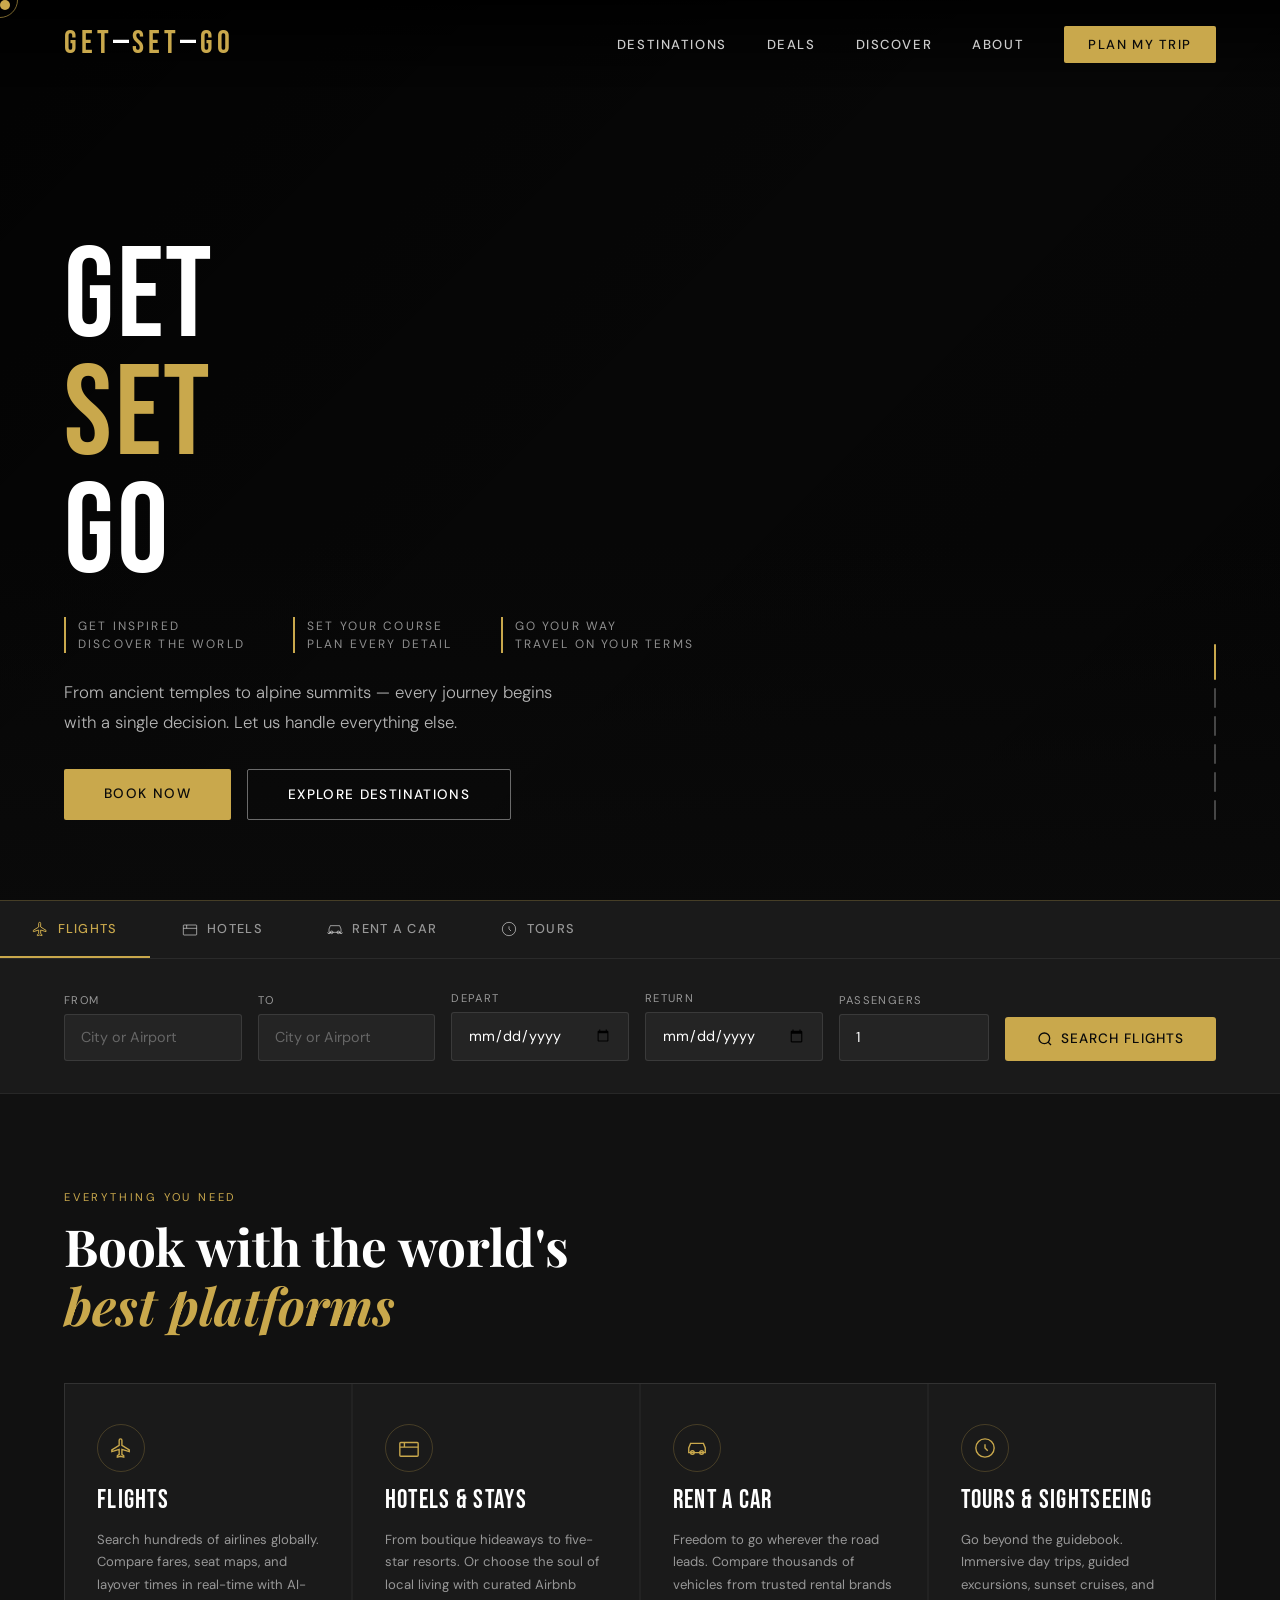
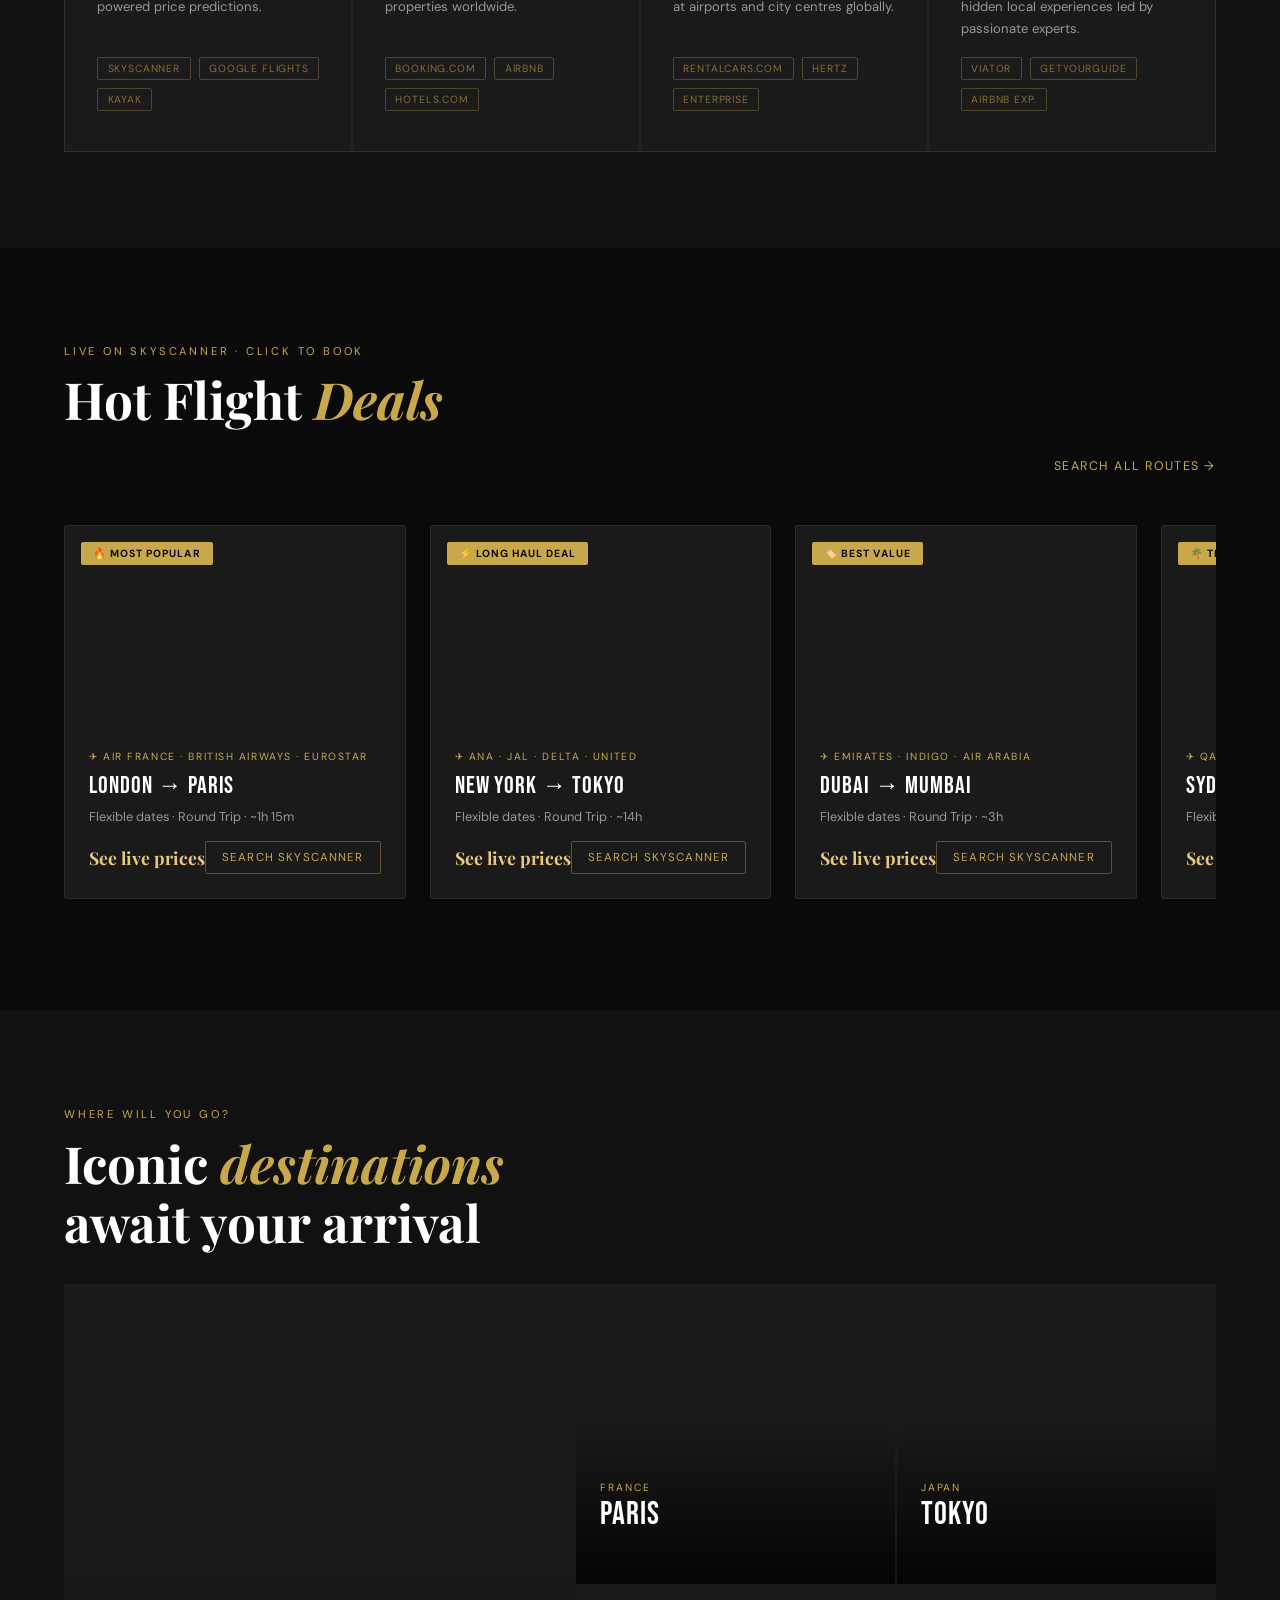
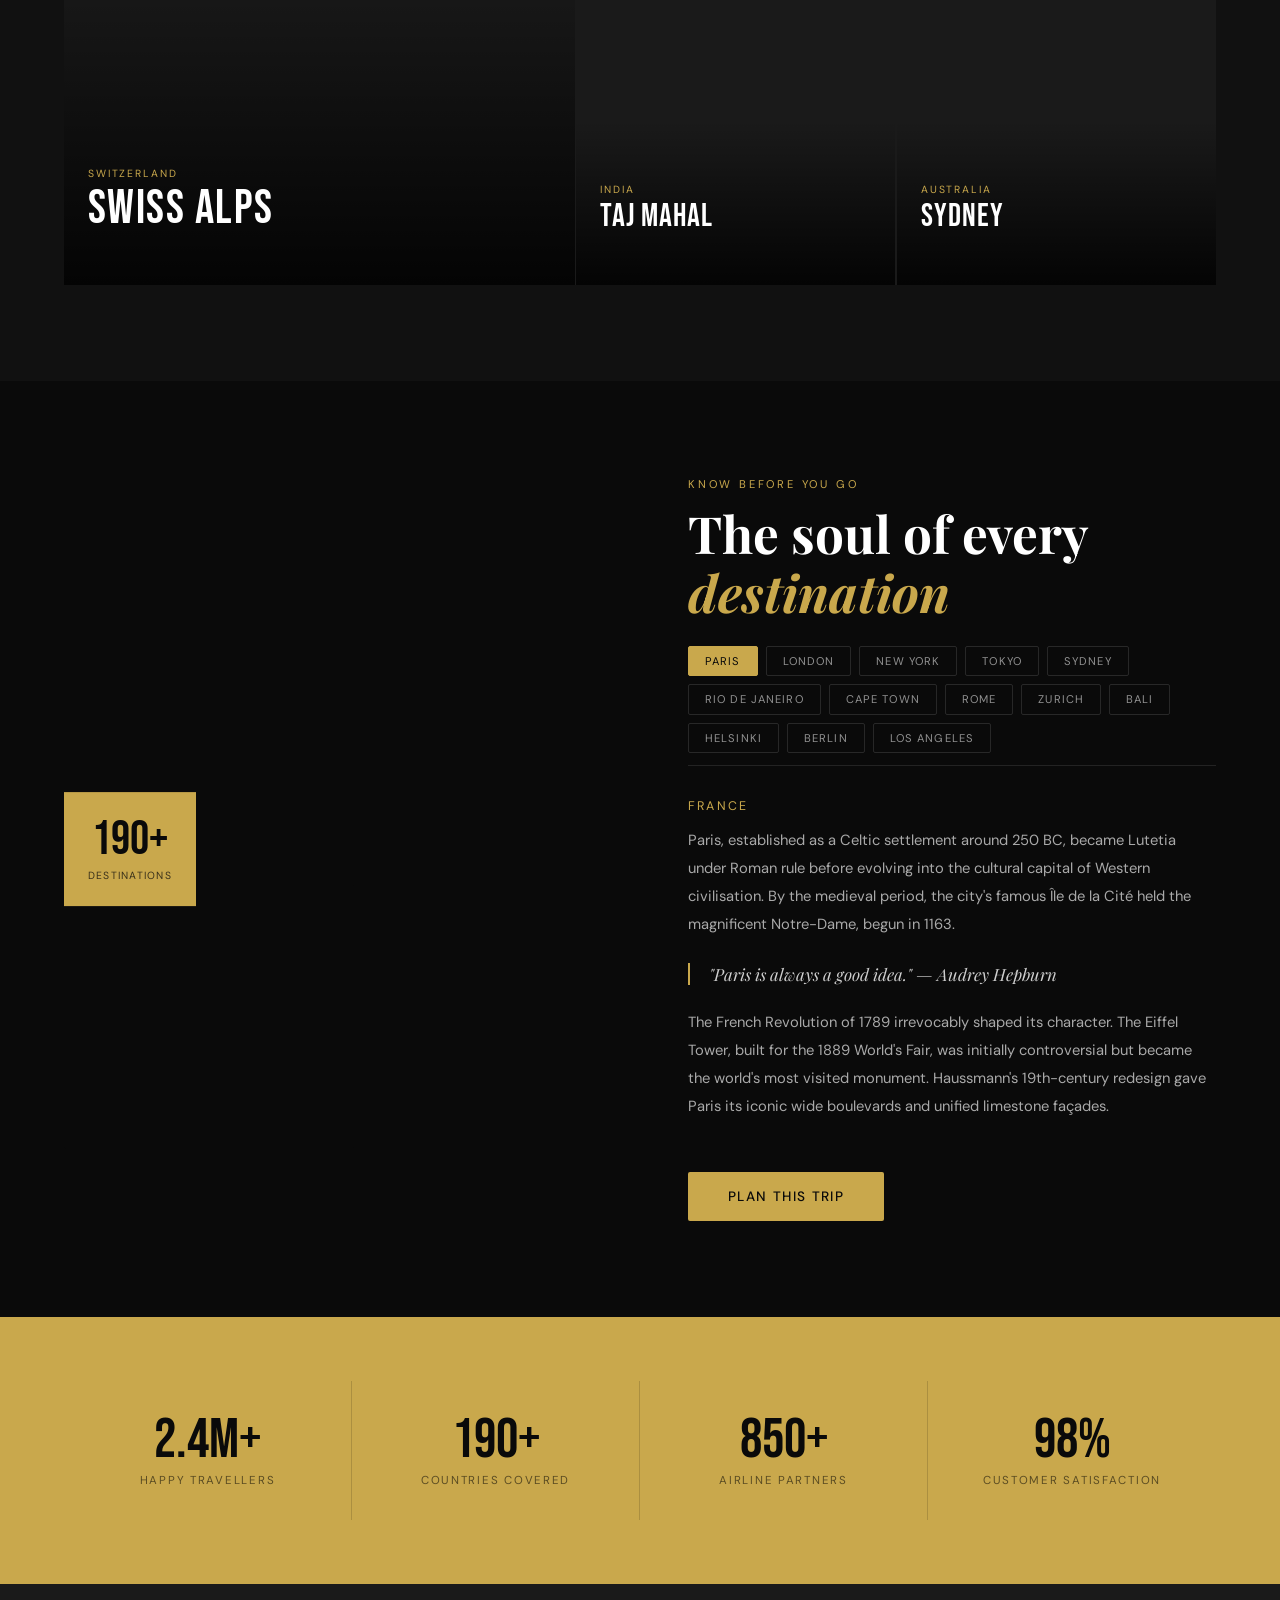
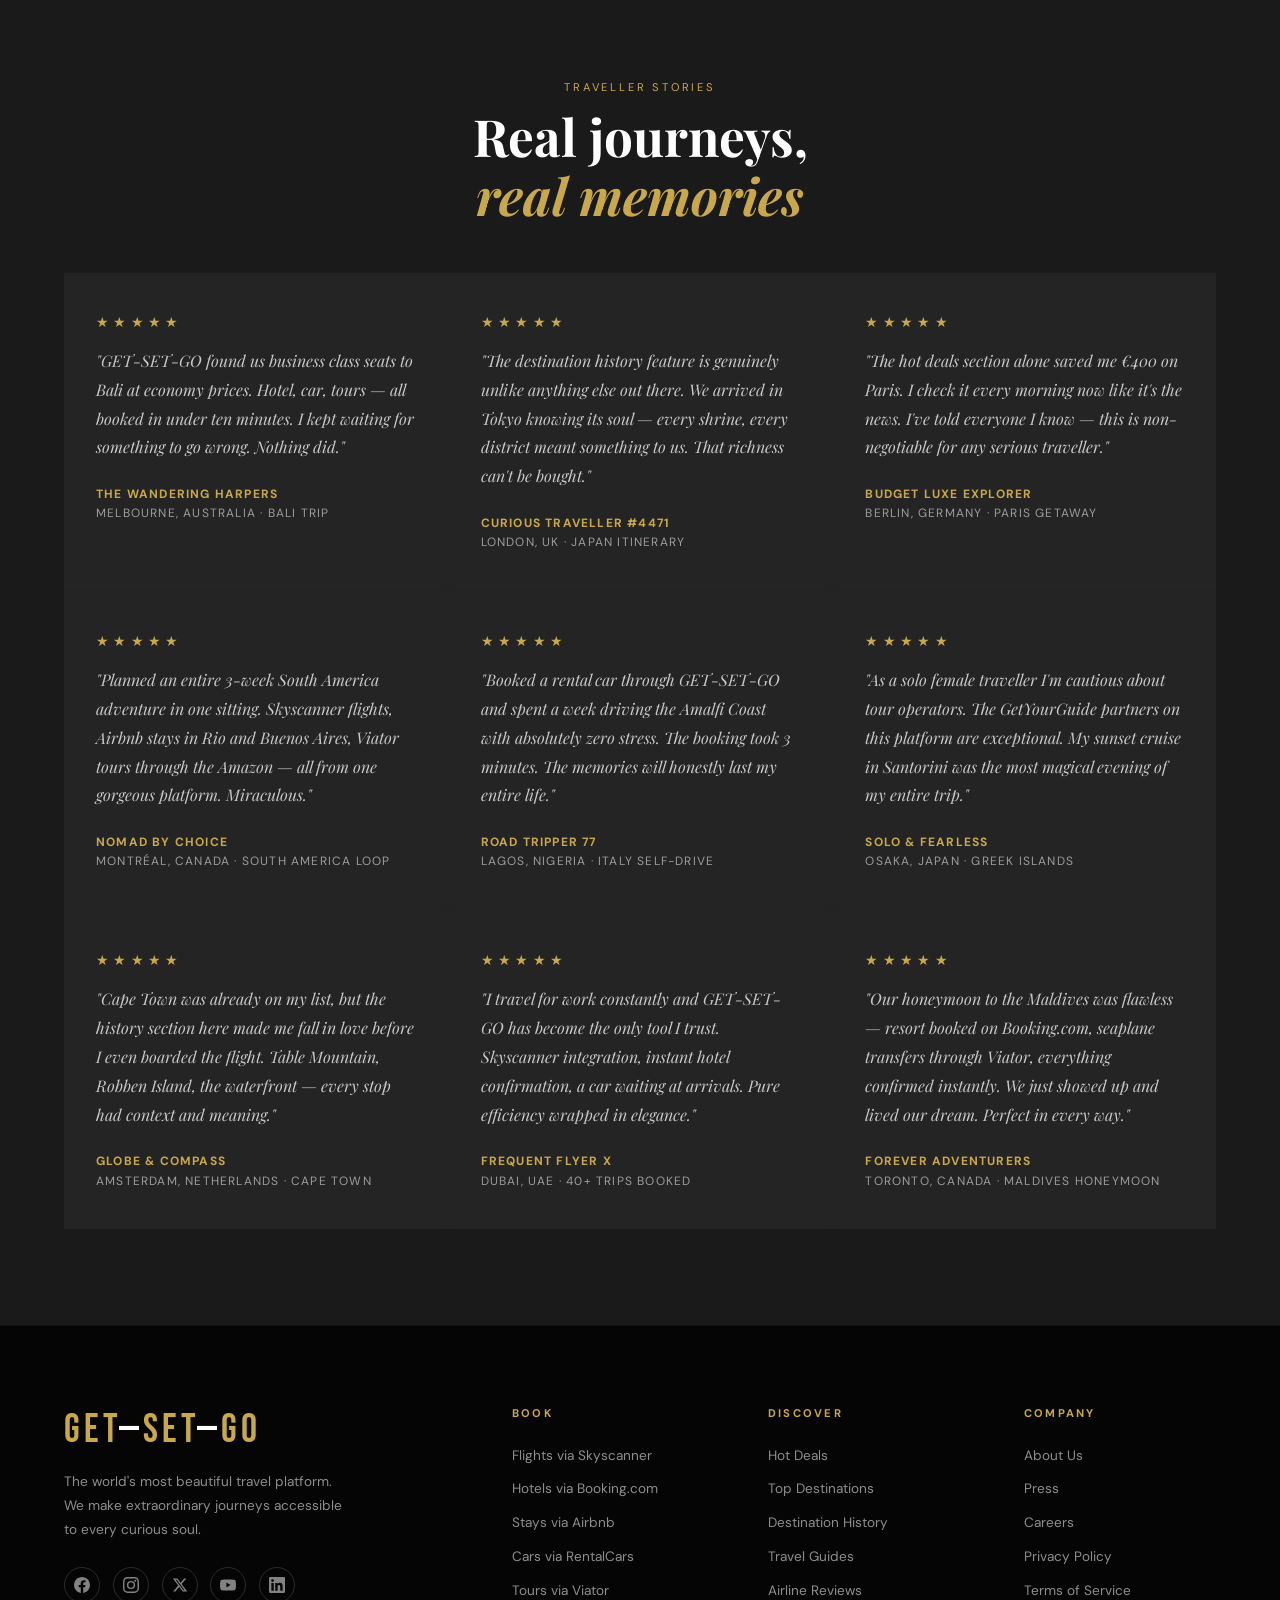
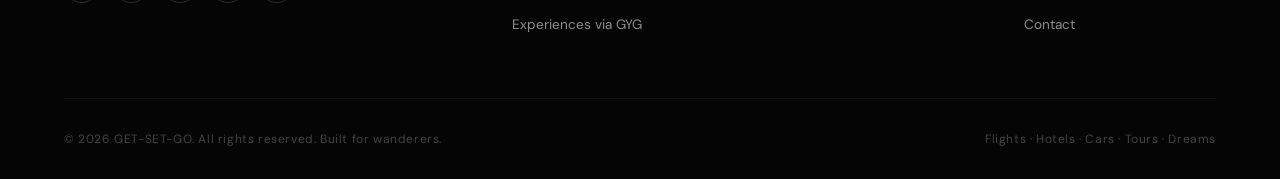
==== index.html @ ea696f6d "This is the GET-SET-GO project files" ====
<!DOCTYPE html>
<html lang="en">
<head>
<meta charset="UTF-8">
<meta name="viewport" content="width=device-width, initial-scale=1.0">
<title>GET-SET-GO — The World Awaits</title>
<link href="https://fonts.googleapis.com/css2?family=Bebas+Neue&family=Playfair+Display:ital,wght@0,400;0,700;1,400&family=DM+Sans:wght@300;400;500&display=swap" rel="stylesheet">
<link rel="stylesheet" href="travel.css">
</head>
<body>

<!-- Custom cursor -->
<div class="cursor" id="cursor"></div>
<div class="cursor-ring" id="cursorRing"></div>

<!-- ── NAV ── -->
<nav id="navbar">
  <a href="#" class="logo">
    <span>GET</span><em>—</em><span>SET</span><em>—</em><span>GO</span>
  </a>
  <ul class="nav-links">
    <li><a href="#destinations">Destinations</a></li>
    <li><a href="#deals">Deals</a></li>
    <li><a href="#history-section">Discover</a></li>
    <li><a href="#about">About</a></li>
    <li><a href="#" class="nav-cta">Plan My Trip</a></li>
  </ul>
</nav>

<!-- ── HERO ── -->
<section class="hero">
  <div class="hero-slides">
    <div class="hero-slide slide-0 active"></div>
    <div class="hero-slide slide-1"></div>
    <div class="hero-slide slide-2"></div>
    <div class="hero-slide slide-3"></div>
    <div class="hero-slide slide-4"></div>
    <div class="hero-slide slide-5"></div>
  </div>
  <div class="hero-overlay"></div>
  <div class="hero-overlay-bottom"></div>

  <div class="hero-content">
    <div class="tagline-trio">
      <div class="tagline-word">GET</div>
      <div class="tagline-word">SET</div>
      <div class="tagline-word">GO</div>
    </div>
    <div class="tagline-sub">
      <span>Get Inspired<br>Discover the world</span>
      <span>Set Your Course<br>Plan every detail</span>
      <span>Go Your Way<br>Travel on your terms</span>
    </div>
    <p class="hero-desc">From ancient temples to alpine summits — every journey begins with a single decision. Let us handle everything else.</p>
    <div class="hero-actions">
      <a href="#booking" class="btn-primary">Book Now</a>
      <a href="#destinations" class="btn-outline">Explore Destinations</a>
    </div>
  </div>

  <div class="slide-dots" id="slideDots"></div>
</section>

<!-- ── BOOKING BAR ── -->
<section id="booking" class="booking-bar">
  <div class="booking-tabs">
    <button class="booking-tab active" data-tab="flights" onclick="switchTab('flights',this)">
      <svg viewBox="0 0 24 24" fill="none" stroke="currentColor" stroke-width="1.5"><path d="M21 16v-2l-8-5V3.5a1.5 1.5 0 00-3 0V9l-8 5v2l8-2.5V19l-2 1.5V22l3.5-1 3.5 1v-1.5L13 19v-5.5l8 2.5z"/></svg>
      Flights
    </button>
    <button class="booking-tab" data-tab="hotels" onclick="switchTab('hotels',this)">
      <svg viewBox="0 0 24 24" fill="none" stroke="currentColor" stroke-width="1.5"><rect x="2" y="6" width="20" height="15" rx="1"/><path d="M2 11h20M7 11V6"/></svg>
      Hotels
    </button>
    <button class="booking-tab" data-tab="cars" onclick="switchTab('cars',this)">
      <svg viewBox="0 0 24 24" fill="none" stroke="currentColor" stroke-width="1.5"><path d="M5 17H3v-5l2-5h14l2 5v5h-2M5 17h14M5 17a2 2 0 01-4 0M19 17a2 2 0 004 0"/><circle cx="7" cy="17" r="2"/><circle cx="17" cy="17" r="2"/></svg>
      Rent a Car
    </button>
    <button class="booking-tab" data-tab="tours" onclick="switchTab('tours',this)">
      <svg viewBox="0 0 24 24" fill="none" stroke="currentColor" stroke-width="1.5"><circle cx="12" cy="12" r="10"/><path d="M12 8v4l3 3"/></svg>
      Tours
    </button>
  </div>

  <div id="tab-flights" class="booking-form active">
    <div class="ac-wrap">
      <label>From</label>
      <input type="text" id="flight-from" placeholder="City or Airport" autocomplete="off" oninput="acSearch(this,'dd-from')">
      <div class="ac-dropdown" id="dd-from"></div>
    </div>
    <div class="ac-wrap">
      <label>To</label>
      <input type="text" id="flight-to" placeholder="City or Airport" autocomplete="off" oninput="acSearch(this,'dd-to')">
      <div class="ac-dropdown" id="dd-to"></div>
    </div>
    <div class="form-field">
      <label>Depart</label>
      <input type="date">
    </div>
    <div class="form-field">
      <label>Return</label>
      <input type="date">
    </div>
    <div class="form-field" style="max-width:120px">
      <label>Passengers</label>
      <input type="number" value="1" min="1">
    </div>
    <button class="search-btn" onclick="openBookingModal('flights')">
      <svg width="16" height="16" viewBox="0 0 24 24" fill="none" stroke="currentColor" stroke-width="2"><circle cx="11" cy="11" r="8"/><path d="m21 21-4.35-4.35"/></svg>
      Search Flights
    </button>
  </div>

  <div id="tab-hotels" class="booking-form">
    <div class="ac-wrap" style="flex:1.5">
      <label>Destination</label>
      <input type="text" id="hotel-dest" placeholder="City, region or hotel" autocomplete="off" oninput="acSearch(this,'dd-hotel')">
      <div class="ac-dropdown" id="dd-hotel"></div>
    </div>
    <div class="form-field">
      <label>Check-in</label>
      <input type="date">
    </div>
    <div class="form-field">
      <label>Check-out</label>
      <input type="date">
    </div>
    <div class="form-field" style="max-width:130px">
      <label>Guests</label>
      <input type="number" value="2" min="1">
    </div>
    <button class="search-btn" onclick="openBookingModal('hotels')">
      <svg width="16" height="16" viewBox="0 0 24 24" fill="none" stroke="currentColor" stroke-width="2"><circle cx="11" cy="11" r="8"/><path d="m21 21-4.35-4.35"/></svg>
      Find Hotels
    </button>
  </div>

  <div id="tab-cars" class="booking-form">
    <div class="ac-wrap" style="flex:1.5">
      <label>Pick-up Location</label>
      <input type="text" id="car-pickup" placeholder="Airport or city" autocomplete="off" oninput="acSearch(this,'dd-car')">
      <div class="ac-dropdown" id="dd-car"></div>
    </div>
    <div class="form-field">
      <label>Pick-up Date</label>
      <input type="date">
    </div>
    <div class="form-field">
      <label>Return Date</label>
      <input type="date">
    </div>
    <div class="form-field">
      <label>Car Type</label>
      <select>
        <option>Any type</option>
        <option>Economy</option>
        <option>Compact</option>
        <option>SUV</option>
        <option>Luxury</option>
      </select>
    </div>
    <button class="search-btn" onclick="openBookingModal('cars')">
      <svg width="16" height="16" viewBox="0 0 24 24" fill="none" stroke="currentColor" stroke-width="2"><circle cx="11" cy="11" r="8"/><path d="m21 21-4.35-4.35"/></svg>
      Search Cars
    </button>
  </div>

  <div id="tab-tours" class="booking-form">
    <div class="ac-wrap" style="flex:1.5">
      <label>Destination</label>
      <input type="text" id="tour-dest" placeholder="Where to?" autocomplete="off" oninput="acSearch(this,'dd-tour')">
      <div class="ac-dropdown" id="dd-tour"></div>
    </div>
    <div class="form-field">
      <label>Date</label>
      <input type="date">
    </div>
    <div class="form-field">
      <label>Tour Type</label>
      <select>
        <option>All Tours</option>
        <option>Cultural</option>
        <option>Adventure</option>
        <option>Food & Wine</option>
        <option>Nature</option>
        <option>Day Trips</option>
      </select>
    </div>
    <div class="form-field" style="max-width:120px">
      <label>People</label>
      <input type="number" value="2" min="1">
    </div>
    <button class="search-btn" onclick="openBookingModal('tours')">
      <svg width="16" height="16" viewBox="0 0 24 24" fill="none" stroke="currentColor" stroke-width="2"><circle cx="11" cy="11" r="8"/><path d="m21 21-4.35-4.35"/></svg>
      Find Tours
    </button>
  </div>
</section>

<!-- ── SERVICES ── -->
<section class="services" id="services">
  <p class="section-label reveal">Everything you need</p>
  <h2 class="section-title reveal">Book with the world's<br><em>best platforms</em></h2>
  <div class="services-grid reveal">

    <div class="service-card" onclick="openBookingModal('flights')">
      <div class="service-icon">
        <svg viewBox="0 0 24 24" fill="none" stroke="currentColor" stroke-width="1.5"><path d="M21 16v-2l-8-5V3.5a1.5 1.5 0 00-3 0V9l-8 5v2l8-2.5V19l-2 1.5V22l3.5-1 3.5 1v-1.5L13 19v-5.5l8 2.5z"/></svg>
      </div>
      <div class="service-name">Flights</div>
      <p class="service-desc">Search hundreds of airlines globally. Compare fares, seat maps, and layover times in real-time with AI-powered price predictions.</p>
      <div class="service-partners">
        <span class="partner-badge">Skyscanner</span>
        <span class="partner-badge">Google Flights</span>
        <span class="partner-badge">Kayak</span>
      </div>
    </div>

    <div class="service-card" onclick="openBookingModal('hotels')">
      <div class="service-icon">
        <svg viewBox="0 0 24 24" fill="none" stroke="currentColor" stroke-width="1.5"><rect x="2" y="6" width="20" height="15" rx="1"/><path d="M2 11h20M7 11V6"/></svg>
      </div>
      <div class="service-name">Hotels & Stays</div>
      <p class="service-desc">From boutique hideaways to five-star resorts. Or choose the soul of local living with curated Airbnb properties worldwide.</p>
      <div class="service-partners">
        <span class="partner-badge">Booking.com</span>
        <span class="partner-badge">Airbnb</span>
        <span class="partner-badge">Hotels.com</span>
      </div>
    </div>

    <div class="service-card" onclick="openBookingModal('cars')">
      <div class="service-icon">
        <svg viewBox="0 0 24 24" fill="none" stroke="currentColor" stroke-width="1.5"><path d="M5 17H3v-5l2-5h14l2 5v5h-2M5 17h14"/><circle cx="7" cy="17" r="2"/><circle cx="17" cy="17" r="2"/></svg>
      </div>
      <div class="service-name">Rent a Car</div>
      <p class="service-desc">Freedom to go wherever the road leads. Compare thousands of vehicles from trusted rental brands at airports and city centres globally.</p>
      <div class="service-partners">
        <span class="partner-badge">RentalCars.com</span>
        <span class="partner-badge">Hertz</span>
        <span class="partner-badge">Enterprise</span>
      </div>
    </div>

    <div class="service-card" onclick="openBookingModal('tours')">
      <div class="service-icon">
        <svg viewBox="0 0 24 24" fill="none" stroke="currentColor" stroke-width="1.5"><circle cx="12" cy="12" r="10"/><path d="M12 8v4l3 3"/></svg>
      </div>
      <div class="service-name">Tours & Sightseeing</div>
      <p class="service-desc">Go beyond the guidebook. Immersive day trips, guided excursions, sunset cruises, and hidden local experiences led by passionate experts.</p>
      <div class="service-partners">
        <span class="partner-badge">Viator</span>
        <span class="partner-badge">GetYourGuide</span>
        <span class="partner-badge">Airbnb Exp.</span>
      </div>
    </div>

  </div>
</section>

<!-- ── HOT DEALS ── -->
<section class="deals" id="deals">
  <div class="deals-header reveal">
    <div>
      <p class="section-label">Live on Skyscanner · Click to book</p>
      <h2 class="section-title">Hot Flight <em>Deals</em></h2>
    </div>
    <a href="https://www.skyscanner.com/flights" target="_blank" rel="noopener" class="view-all">Search all routes →</a>
  </div>

  <div class="deals-track reveal">

    <a href="https://www.skyscanner.com/flights/lhr/cdg/" target="_blank" rel="noopener" class="deal-card">
      <div class="deal-img-wrap">
        <div class="deal-img" style="background-image:url('https://images.unsplash.com/photo-1502602898657-3e91760cbb34?w=700&q=80')"></div>
        <div class="deal-badge">🔥 Most Popular</div>
      </div>
      <div class="deal-body">
        <div class="deal-airline">✈ Air France · British Airways · Eurostar</div>
        <div class="deal-route">London → Paris</div>
        <div class="deal-dates">Flexible dates · Round Trip · ~1h 15m</div>
        <div class="deal-footer">
          <div class="deal-price" style="font-size:1.1rem">See live prices</div>
          <button class="deal-btn">Search Skyscanner</button>
        </div>
      </div>
    </a>

    <a href="https://www.skyscanner.com/flights/jfk/nrt/" target="_blank" rel="noopener" class="deal-card">
      <div class="deal-img-wrap">
        <div class="deal-img" style="background-image:url('https://images.unsplash.com/photo-1540959733332-eab4deabeeaf?w=700&q=80')"></div>
        <div class="deal-badge">⚡ Long Haul Deal</div>
      </div>
      <div class="deal-body">
        <div class="deal-airline">✈ ANA · JAL · Delta · United</div>
        <div class="deal-route">New York → Tokyo</div>
        <div class="deal-dates">Flexible dates · Round Trip · ~14h</div>
        <div class="deal-footer">
          <div class="deal-price" style="font-size:1.1rem">See live prices</div>
          <button class="deal-btn">Search Skyscanner</button>
        </div>
      </div>
    </a>

    <a href="https://www.skyscanner.com/flights/dxb/bom/" target="_blank" rel="noopener" class="deal-card">
      <div class="deal-img-wrap">
        <div class="deal-img" style="background-image:url('https://images.unsplash.com/photo-1524492412937-b28074a5d7da?w=700&q=80')"></div>
        <div class="deal-badge">🏷️ Best Value</div>
      </div>
      <div class="deal-body">
        <div class="deal-airline">✈ Emirates · IndiGo · Air Arabia</div>
        <div class="deal-route">Dubai → Mumbai</div>
        <div class="deal-dates">Flexible dates · Round Trip · ~3h</div>
        <div class="deal-footer">
          <div class="deal-price" style="font-size:1.1rem">See live prices</div>
          <button class="deal-btn">Search Skyscanner</button>
        </div>
      </div>
    </a>

    <a href="https://www.skyscanner.com/flights/syd/dps/" target="_blank" rel="noopener" class="deal-card">
      <div class="deal-img-wrap">
        <div class="deal-img" style="background-image:url('https://images.unsplash.com/photo-1523482580672-f109ba8cb9be?w=700&q=80')"></div>
        <div class="deal-badge">🌴 Tropical Escape</div>
      </div>
      <div class="deal-body">
        <div class="deal-airline">✈ Qantas · Garuda · AirAsia</div>
        <div class="deal-route">Sydney → Bali</div>
        <div class="deal-dates">Flexible dates · Round Trip · ~6h</div>
        <div class="deal-footer">
          <div class="deal-price" style="font-size:1.1rem">See live prices</div>
          <button class="deal-btn">Search Skyscanner</button>
        </div>
      </div>
    </a>

    <a href="https://www.skyscanner.com/flights/lhr/cpt/" target="_blank" rel="noopener" class="deal-card">
      <div class="deal-img-wrap">
        <div class="deal-img" style="background-image:url('https://images.unsplash.com/photo-1580060839134-75a5edca2e99?w=700&q=80')"></div>
        <div class="deal-badge">🌍 Africa Bound</div>
      </div>
      <div class="deal-body">
        <div class="deal-airline">✈ British Airways · Virgin · SAA</div>
        <div class="deal-route">London → Cape Town</div>
        <div class="deal-dates">Flexible dates · Round Trip · ~11h</div>
        <div class="deal-footer">
          <div class="deal-price" style="font-size:1.1rem">See live prices</div>
          <button class="deal-btn">Search Skyscanner</button>
        </div>
      </div>
    </a>

    <a href="https://www.skyscanner.com/flights/sin/nrt/" target="_blank" rel="noopener" class="deal-card">
      <div class="deal-img-wrap">
        <div class="deal-img" style="background-image:url('https://images.unsplash.com/photo-1538428494232-9c0d8a3ab403?w=700&q=80')"></div>
        <div class="deal-badge">⚡ Flash Route</div>
      </div>
      <div class="deal-body">
        <div class="deal-airline">✈ Singapore Airlines · ANA · JAL</div>
        <div class="deal-route">Singapore → Tokyo</div>
        <div class="deal-dates">Flexible dates · Round Trip · ~7h</div>
        <div class="deal-footer">
          <div class="deal-price" style="font-size:1.1rem">See live prices</div>
          <button class="deal-btn">Search Skyscanner</button>
        </div>
      </div>
    </a>

    <a href="https://www.skyscanner.com/flights/cdg/jfk/" target="_blank" rel="noopener" class="deal-card">
      <div class="deal-img-wrap">
        <div class="deal-img" style="background-image:url('https://images.unsplash.com/photo-1496442226666-8d4d0e62e6e9?w=700&q=80')"></div>
        <div class="deal-badge">🗽 Transatlantic</div>
      </div>
      <div class="deal-body">
        <div class="deal-airline">✈ Air France · Delta · Norwegian</div>
        <div class="deal-route">Paris → New York</div>
        <div class="deal-dates">Flexible dates · Round Trip · ~8h</div>
        <div class="deal-footer">
          <div class="deal-price" style="font-size:1.1rem">See live prices</div>
          <button class="deal-btn">Search Skyscanner</button>
        </div>
      </div>
    </a>

    <a href="https://www.skyscanner.com/flights/bkk/syd/" target="_blank" rel="noopener" class="deal-card">
      <div class="deal-img-wrap">
        <div class="deal-img" style="background-image:url('https://images.unsplash.com/photo-1506973035872-a4ec16b8e8d9?w=700&q=80')"></div>
        <div class="deal-badge">🏝️ Pacific Deal</div>
      </div>
      <div class="deal-body">
        <div class="deal-airline">✈ Thai Airways · Qantas · AirAsia</div>
        <div class="deal-route">Bangkok → Sydney</div>
        <div class="deal-dates">Flexible dates · Round Trip · ~9h</div>
        <div class="deal-footer">
          <div class="deal-price" style="font-size:1.1rem">See live prices</div>
          <button class="deal-btn">Search Skyscanner</button>
        </div>
      </div>
    </a>

  </div>
</section>

<!-- ── DESTINATIONS ── -->
<section class="destinations" id="destinations">
  <p class="section-label reveal">Where will you go?</p>
  <h2 class="section-title reveal" style="margin-bottom:2rem">Iconic <em>destinations</em><br>await your arrival</h2>

  <div class="dest-grid reveal">
    <a class="dest-card" href="#history-section">
      <div class="dest-img" style="background-image:url('https://images.unsplash.com/photo-1506905925346-21bda4d32df4?w=1000&q=85');height:100%"></div>
      <div class="dest-overlay"></div>
      <div class="dest-info">
        <div class="dest-country">Switzerland</div>
        <div class="dest-name">Swiss Alps</div>
        <div class="dest-tagline">Where glaciers meet sky and silence speaks louder than words. A masterpiece carved by ten thousand years of ice.</div>
        <div class="dest-explore">Explore → Discover History</div>
      </div>
    </a>
    <a class="dest-card" href="#history-section">
      <div class="dest-img" style="background-image:url('https://images.unsplash.com/photo-1502602898657-3e91760cbb34?w=700&q=85');height:100%"></div>
      <div class="dest-overlay"></div>
      <div class="dest-info">
        <div class="dest-country">France</div>
        <div class="dest-name">Paris</div>
        <div class="dest-tagline">The City of Light — art, cuisine, and romance woven into every cobblestone.</div>
        <div class="dest-explore">Explore → Discover History</div>
      </div>
    </a>
    <a class="dest-card" href="#history-section">
      <div class="dest-img" style="background-image:url('https://images.unsplash.com/photo-1540959733332-eab4deabeeaf?w=700&q=85');height:100%"></div>
      <div class="dest-overlay"></div>
      <div class="dest-info">
        <div class="dest-country">Japan</div>
        <div class="dest-name">Tokyo</div>
        <div class="dest-tagline">Ancient temples at the foot of neon skyscrapers. Tradition and tomorrow in perfect harmony.</div>
        <div class="dest-explore">Explore → Discover History</div>
      </div>
    </a>
    <a class="dest-card" href="#history-section">
      <div class="dest-img" style="background-image:url('https://images.unsplash.com/photo-1524492412937-b28074a5d7da?w=700&q=85');height:100%"></div>
      <div class="dest-overlay"></div>
      <div class="dest-info">
        <div class="dest-country">India</div>
        <div class="dest-name">Taj Mahal</div>
        <div class="dest-tagline">A monument to eternal love — where marble breathes poetry.</div>
        <div class="dest-explore">Explore → Discover History</div>
      </div>
    </a>
    <a class="dest-card" href="#history-section">
      <div class="dest-img" style="background-image:url('https://images.unsplash.com/photo-1523482580672-f109ba8cb9be?w=700&q=85');height:100%"></div>
      <div class="dest-overlay"></div>
      <div class="dest-info">
        <div class="dest-country">Australia</div>
        <div class="dest-name">Sydney</div>
        <div class="dest-tagline">Island of the Gods — where terraced rice fields cascade to temples by the sea.</div>
        <div class="dest-explore">Explore → Discover History</div>
      </div>
    </a>
  </div>
</section>

<!-- ── HISTORY SECTION ── -->
<section class="history-section" id="history-section">
  <div class="history-visual reveal">
    <div class="history-img-main" id="histImgMain"></div>
    <div class="history-img-accent" id="histImgAccent"></div>
    <div class="history-stat-box">
      <div class="history-stat-num">190+</div>
      <div class="history-stat-label">Destinations</div>
    </div>
  </div>

  <div class="history-text reveal">
    <p class="section-label">Know before you go</p>
    <h2 class="section-title">The soul of every<br><em>destination</em></h2>

    <div class="history-tabs" id="historyTabs"></div>
    <div id="historyContent"></div>

    <a href="#deals" class="btn-primary" style="margin-top:2rem;display:inline-block">Plan This Trip</a>
  </div>
</section>

<!-- ── STATS ── -->
<div class="stats reveal" id="about">
  <div class="stat-item">
    <div class="stat-num">2.4M+</div>
    <div class="stat-label">Happy Travellers</div>
  </div>
  <div class="stat-item">
    <div class="stat-num">190+</div>
    <div class="stat-label">Countries Covered</div>
  </div>
  <div class="stat-item">
    <div class="stat-num">850+</div>
    <div class="stat-label">Airline Partners</div>
  </div>
  <div class="stat-item">
    <div class="stat-num">98%</div>
    <div class="stat-label">Customer Satisfaction</div>
  </div>
</div>

<!-- ── TESTIMONIALS ── -->
<section class="vibe">
  <p class="section-label reveal">Traveller Stories</p>
  <h2 class="section-title reveal">Real journeys,<br><em>real memories</em></h2>
  <div class="vibe-grid reveal">

    <div class="vibe-card">
      <div class="vibe-stars">★★★★★</div>
      <p class="vibe-text">"GET-SET-GO found us business class seats to Bali at economy prices. Hotel, car, tours — all booked in under ten minutes. I kept waiting for something to go wrong. Nothing did."</p>
      <div class="vibe-author"><strong>The Wandering Harpers</strong>Melbourne, Australia · Bali Trip</div>
    </div>

    <div class="vibe-card">
      <div class="vibe-stars">★★★★★</div>
      <p class="vibe-text">"The destination history feature is genuinely unlike anything else out there. We arrived in Tokyo knowing its soul — every shrine, every district meant something to us. That richness can't be bought."</p>
      <div class="vibe-author"><strong>Curious Traveller #4471</strong>London, UK · Japan Itinerary</div>
    </div>

    <div class="vibe-card">
      <div class="vibe-stars">★★★★★</div>
      <p class="vibe-text">"The hot deals section alone saved me €400 on Paris. I check it every morning now like it's the news. I've told everyone I know — this is non-negotiable for any serious traveller."</p>
      <div class="vibe-author"><strong>Budget Luxe Explorer</strong>Berlin, Germany · Paris Getaway</div>
    </div>

    <div class="vibe-card">
      <div class="vibe-stars">★★★★★</div>
      <p class="vibe-text">"Planned an entire 3-week South America adventure in one sitting. Skyscanner flights, Airbnb stays in Rio and Buenos Aires, Viator tours through the Amazon — all from one gorgeous platform. Miraculous."</p>
      <div class="vibe-author"><strong>Nomad by Choice</strong>Montréal, Canada · South America Loop</div>
    </div>

    <div class="vibe-card">
      <div class="vibe-stars">★★★★★</div>
      <p class="vibe-text">"Booked a rental car through GET-SET-GO and spent a week driving the Amalfi Coast with absolutely zero stress. The booking took 3 minutes. The memories will honestly last my entire life."</p>
      <div class="vibe-author"><strong>Road Tripper 77</strong>Lagos, Nigeria · Italy Self-Drive</div>
    </div>

    <div class="vibe-card">
      <div class="vibe-stars">★★★★★</div>
      <p class="vibe-text">"As a solo female traveller I'm cautious about tour operators. The GetYourGuide partners on this platform are exceptional. My sunset cruise in Santorini was the most magical evening of my entire trip."</p>
      <div class="vibe-author"><strong>Solo & Fearless</strong>Osaka, Japan · Greek Islands</div>
    </div>

    <div class="vibe-card">
      <div class="vibe-stars">★★★★★</div>
      <p class="vibe-text">"Cape Town was already on my list, but the history section here made me fall in love before I even boarded the flight. Table Mountain, Robben Island, the waterfront — every stop had context and meaning."</p>
      <div class="vibe-author"><strong>Globe & Compass</strong>Amsterdam, Netherlands · Cape Town</div>
    </div>

    <div class="vibe-card">
      <div class="vibe-stars">★★★★★</div>
      <p class="vibe-text">"I travel for work constantly and GET-SET-GO has become the only tool I trust. Skyscanner integration, instant hotel confirmation, a car waiting at arrivals. Pure efficiency wrapped in elegance."</p>
      <div class="vibe-author"><strong>Frequent Flyer X</strong>Dubai, UAE · 40+ Trips Booked</div>
    </div>

    <div class="vibe-card">
      <div class="vibe-stars">★★★★★</div>
      <p class="vibe-text">"Our honeymoon to the Maldives was flawless — resort booked on Booking.com, seaplane transfers through Viator, everything confirmed instantly. We just showed up and lived our dream. Perfect in every way."</p>
      <div class="vibe-author"><strong>Forever Adventurers</strong>Toronto, Canada · Maldives Honeymoon</div>
    </div>

  </div>
</section>

<!-- ── FOOTER ── -->
<footer>
  <div class="footer-grid">
    <div>
      <div class="footer-logo"><span>GET</span>—<span>SET</span>—<span>GO</span></div>
      <p class="footer-tagline">The world's most beautiful travel platform. We make extraordinary journeys accessible to every curious soul.</p>
      <div class="footer-socials">
        <a href="#" class="social-btn" title="Facebook">
          <svg width="16" height="16" viewBox="0 0 24 24" fill="currentColor"><path d="M24 12.073c0-6.627-5.373-12-12-12s-12 5.373-12 12c0 5.99 4.388 10.954 10.125 11.854v-8.385H7.078v-3.47h3.047V9.43c0-3.007 1.792-4.669 4.533-4.669 1.312 0 2.686.235 2.686.235v2.953H15.83c-1.491 0-1.956.925-1.956 1.874v2.25h3.328l-.532 3.47h-2.796v8.385C19.612 23.027 24 18.062 24 12.073z"/></svg>
        </a>
        <a href="#" class="social-btn" title="Instagram">
          <svg width="16" height="16" viewBox="0 0 24 24" fill="currentColor"><path d="M12 2.163c3.204 0 3.584.012 4.85.07 3.252.148 4.771 1.691 4.919 4.919.058 1.265.069 1.645.069 4.849 0 3.205-.012 3.584-.069 4.849-.149 3.225-1.664 4.771-4.919 4.919-1.266.058-1.644.07-4.85.07-3.204 0-3.584-.012-4.849-.07-3.26-.149-4.771-1.699-4.919-4.92-.058-1.265-.07-1.644-.07-4.849 0-3.204.013-3.583.07-4.849.149-3.227 1.664-4.771 4.919-4.919 1.266-.057 1.645-.069 4.849-.069zM12 0C8.741 0 8.333.014 7.053.072 2.695.272.273 2.69.073 7.052.014 8.333 0 8.741 0 12c0 3.259.014 3.668.072 4.948.2 4.358 2.618 6.78 6.98 6.98C8.333 23.986 8.741 24 12 24c3.259 0 3.668-.014 4.948-.072 4.354-.2 6.782-2.618 6.979-6.98.059-1.28.073-1.689.073-4.948 0-3.259-.014-3.667-.072-4.947-.196-4.354-2.617-6.78-6.979-6.98C15.668.014 15.259 0 12 0zm0 5.838a6.162 6.162 0 100 12.324 6.162 6.162 0 000-12.324zM12 16a4 4 0 110-8 4 4 0 010 8zm6.406-11.845a1.44 1.44 0 100 2.881 1.44 1.44 0 000-2.881z"/></svg>
        </a>
        <a href="#" class="social-btn" title="X (Twitter)">
          <svg width="16" height="16" viewBox="0 0 24 24" fill="currentColor"><path d="M18.244 2.25h3.308l-7.227 8.26 8.502 11.24H16.17l-5.214-6.817L4.99 21.75H1.68l7.73-8.835L1.254 2.25H8.08l4.713 6.231zm-1.161 17.52h1.833L7.084 4.126H5.117z"/></svg>
        </a>
        <a href="#" class="social-btn" title="YouTube">
          <svg width="16" height="16" viewBox="0 0 24 24" fill="currentColor"><path d="M23.495 6.205a3.007 3.007 0 00-2.088-2.088c-1.87-.501-9.396-.501-9.396-.501s-7.507-.01-9.396.501A3.007 3.007 0 00.527 6.205a31.247 31.247 0 00-.522 5.805 31.247 31.247 0 00.522 5.783 3.007 3.007 0 002.088 2.088c1.868.502 9.396.502 9.396.502s7.506 0 9.396-.502a3.007 3.007 0 002.088-2.088 31.247 31.247 0 00.5-5.783 31.247 31.247 0 00-.5-5.805zM9.609 15.601V8.408l6.264 3.602z"/></svg>
        </a>
        <a href="#" class="social-btn" title="LinkedIn">
          <svg width="16" height="16" viewBox="0 0 24 24" fill="currentColor"><path d="M20.447 20.452h-3.554v-5.569c0-1.328-.027-3.037-1.852-3.037-1.853 0-2.136 1.445-2.136 2.939v5.667H9.351V9h3.414v1.561h.046c.477-.9 1.637-1.85 3.37-1.85 3.601 0 4.267 2.37 4.267 5.455v6.286zM5.337 7.433a2.062 2.062 0 01-2.063-2.065 2.064 2.064 0 112.063 2.065zm1.782 13.019H3.555V9h3.564v11.452zM22.225 0H1.771C.792 0 0 .774 0 1.729v20.542C0 23.227.792 24 1.771 24h20.451C23.2 24 24 23.227 24 22.271V1.729C24 .774 23.2 0 22.222 0h.003z"/></svg>
        </a>
      </div>
    </div>
    <div class="footer-col">
      <h4>Book</h4>
      <ul>
        <li><a href="https://www.skyscanner.com" target="_blank">Flights via Skyscanner</a></li>
        <li><a href="https://www.booking.com" target="_blank">Hotels via Booking.com</a></li>
        <li><a href="https://www.airbnb.com" target="_blank">Stays via Airbnb</a></li>
        <li><a href="https://www.rentalcars.com" target="_blank">Cars via RentalCars</a></li>
        <li><a href="https://www.viator.com" target="_blank">Tours via Viator</a></li>
        <li><a href="https://www.getyourguide.com" target="_blank">Experiences via GYG</a></li>
      </ul>
    </div>
    <div class="footer-col">
      <h4>Discover</h4>
      <ul>
        <li><a href="#">Hot Deals</a></li>
        <li><a href="#">Top Destinations</a></li>
        <li><a href="#">Destination History</a></li>
        <li><a href="#">Travel Guides</a></li>
        <li><a href="#">Airline Reviews</a></li>
      </ul>
    </div>
    <div class="footer-col">
      <h4>Company</h4>
      <ul>
        <li><a href="#">About Us</a></li>
        <li><a href="#">Press</a></li>
        <li><a href="#">Careers</a></li>
        <li><a href="#">Privacy Policy</a></li>
        <li><a href="#">Terms of Service</a></li>
        <li><a href="#">Contact</a></li>
      </ul>
    </div>
  </div>
  <div class="footer-bottom">
    <div class="footer-copy">© 2026 GET-SET-GO. All rights reserved. Built for wanderers.</div>
    <div class="footer-copy">Flights · Hotels · Cars · Tours · Dreams</div>
  </div>
</footer>

<!-- ── BOOKING MODAL ── -->
<div class="modal-overlay" id="modal" onclick="closeModal(event)">
  <div class="modal">
    <div class="modal-header">
      <div class="modal-title" id="modal-title">Book Flights</div>
      <button class="modal-close" onclick="closeModalDirect()">✕</button>
    </div>
    <p style="color:var(--text-muted);font-size:0.85rem;margin-bottom:1.5rem;line-height:1.7">Choose your preferred booking platform. All partners offer best-price guarantees and instant confirmation.</p>
    <div class="modal-service-links" id="modal-links"></div>
  </div>
</div>

<script src="travel.js"></script>
</body>
</html>
---- travel.css ----
:root {
    --gold: #C9A84C;
    --gold-light: #E8C97A;
    --gold-dim: #8A6E30;
    --cream: #F5F0E8;
    --dark: #0A0A0A;
    --dark-2: #111111;
    --dark-3: #1A1A1A;
    --dark-4: #242424;
    --glass: rgba(255,255,255,0.06);
    --glass-border: rgba(201,168,76,0.25);
    --text-muted: rgba(255,255,255,0.55);
  }

  *, *::before, *::after { box-sizing: border-box; margin: 0; padding: 0; }

  html { scroll-behavior: smooth; }

  body {
    font-family: 'DM Sans', sans-serif;
    background: var(--dark);
    color: #fff;
    overflow-x: hidden;
    cursor: default;
  }

  /* ── CUSTOM CURSOR ── */
  .cursor {
    width: 10px; height: 10px;
    background: var(--gold);
    border-radius: 50%;
    position: fixed;
    top: 0; left: 0;
    pointer-events: none;
    z-index: 9999;
    transition: transform 0.15s ease;
    mix-blend-mode: difference;
  }
  .cursor-ring {
    width: 36px; height: 36px;
    border: 1px solid var(--gold);
    border-radius: 50%;
    position: fixed;
    top: 0; left: 0;
    pointer-events: none;
    z-index: 9998;
    transition: transform 0.08s ease, width 0.2s, height 0.2s;
    opacity: 0.6;
  }

  /* ── NAV ── */
  nav {
    position: fixed;
    top: 0; left: 0; right: 0;
    z-index: 1000;
    padding: 1.5rem 4rem;
    display: flex;
    align-items: center;
    justify-content: space-between;
    background: linear-gradient(to bottom, rgba(0,0,0,0.85) 0%, transparent 100%);
    backdrop-filter: blur(0px);
    transition: background 0.4s, backdrop-filter 0.4s;
  }
  nav.scrolled {
    background: rgba(10,10,10,0.92);
    backdrop-filter: blur(20px);
    border-bottom: 1px solid var(--glass-border);
  }
  .logo {
    font-family: 'Bebas Neue', sans-serif;
    font-size: 2rem;
    letter-spacing: 0.12em;
    color: #fff;
    text-decoration: none;
    display: flex;
    align-items: center;
    gap: 0;
  }
  .logo span { color: var(--gold); }
  .logo em { color: #fff; font-style: normal; }

  .nav-links {
    display: flex;
    align-items: center;
    gap: 2.5rem;
    list-style: none;
  }
  .nav-links a {
    color: rgba(255,255,255,0.8);
    text-decoration: none;
    font-size: 0.82rem;
    font-weight: 500;
    letter-spacing: 0.12em;
    text-transform: uppercase;
    transition: color 0.2s;
  }
  .nav-links a:hover { color: var(--gold); }

  .nav-cta {
    background: var(--gold);
    color: var(--dark) !important;
    padding: 0.6rem 1.5rem;
    border-radius: 2px;
    font-weight: 500 !important;
    transition: background 0.2s !important;
  }
  .nav-cta:hover { background: var(--gold-light) !important; color: var(--dark) !important; }

  /* ── HERO ── */
  .hero {
    height: 100vh;
    min-height: 700px;
    position: relative;
    overflow: hidden;
    display: flex;
    align-items: flex-end;
    justify-content: flex-start;
  }

  .hero-slides {
    position: absolute;
    inset: 0;
  }

  .hero-slide {
    position: absolute;
    inset: 0;
    background-size: cover;
    background-position: center;
    opacity: 0;
    transition: opacity 1.4s ease-in-out;
    transform: scale(1.04);
    transition: opacity 1.4s ease-in-out, transform 8s ease-out;
  }
  .hero-slide.active {
    opacity: 1;
    transform: scale(1);
  }

  /* HD Unsplash travel images */
  .slide-0 { background-image: url('https://images.unsplash.com/photo-1506905925346-21bda4d32df4?w=1920&q=90'); }
  .slide-1 { background-image: url('https://images.unsplash.com/photo-1501854140801-50d01698950b?w=1920&q=90'); }
  .slide-2 { background-image: url('https://images.unsplash.com/photo-1519046904884-53103b34b206?w=1920&q=90'); }
  .slide-3 { background-image: url('https://images.unsplash.com/photo-1502602898657-3e91760cbb34?w=1920&q=90'); }
  .slide-4 { background-image: url('https://images.unsplash.com/photo-1476514525535-07fb3b4ae5f1?w=1920&q=90'); }
  .slide-5 { background-image: url('https://images.unsplash.com/photo-1533174072545-7a4b6ad7a6c3?w=1920&q=90'); }

  .hero-overlay {
    position: absolute;
    inset: 0;
    background: linear-gradient(
      135deg,
      rgba(0,0,0,0.75) 0%,
      rgba(0,0,0,0.3) 50%,
      rgba(0,0,0,0.55) 100%
    );
  }
  .hero-overlay-bottom {
    position: absolute;
    bottom: 0; left: 0; right: 0;
    height: 40%;
    background: linear-gradient(to top, rgba(10,10,10,0.95), transparent);
  }

  .hero-content {
    position: relative;
    z-index: 10;
    padding: 8rem 4rem 5rem;
    max-width: 900px;
  }

  .tagline-trio {
    display: flex;
    flex-direction: column;
    gap: 0;
    margin-bottom: 1.5rem;
  }

  .tagline-word {
    font-family: 'Bebas Neue', sans-serif;
    font-size: clamp(4.5rem, 10vw, 9.5rem);
    line-height: 0.92;
    letter-spacing: 0.02em;
    color: #fff;
    opacity: 0;
    transform: translateX(-60px);
    animation: slideIn 0.8s cubic-bezier(0.16, 1, 0.3, 1) forwards;
  }
  .tagline-word:nth-child(1) { animation-delay: 0.2s; }
  .tagline-word:nth-child(2) { animation-delay: 0.45s; color: var(--gold); }
  .tagline-word:nth-child(3) { animation-delay: 0.7s; }

  .tagline-sub {
    display: flex;
    gap: 3rem;
    margin-top: 0.5rem;
    opacity: 0;
    animation: fadeUp 0.8s 1s forwards ease;
  }
  .tagline-sub span {
    font-size: 0.75rem;
    letter-spacing: 0.18em;
    text-transform: uppercase;
    color: var(--text-muted);
    border-left: 2px solid var(--gold);
    padding-left: 0.75rem;
    line-height: 1.5;
  }

  .hero-desc {
    font-size: 1.05rem;
    color: rgba(255,255,255,0.7);
    font-weight: 300;
    max-width: 520px;
    line-height: 1.8;
    margin-top: 1.5rem;
    opacity: 0;
    animation: fadeUp 0.8s 1.2s forwards ease;
  }

  .hero-actions {
    display: flex;
    gap: 1rem;
    margin-top: 2rem;
    opacity: 0;
    animation: fadeUp 0.8s 1.4s forwards ease;
  }

  .btn-primary {
    background: var(--gold);
    color: var(--dark);
    padding: 1rem 2.5rem;
    border: none;
    font-family: 'DM Sans', sans-serif;
    font-size: 0.85rem;
    font-weight: 500;
    letter-spacing: 0.1em;
    text-transform: uppercase;
    cursor: pointer;
    border-radius: 2px;
    transition: background 0.2s, transform 0.15s;
    text-decoration: none;
    display: inline-block;
  }
  .btn-primary:hover { background: var(--gold-light); transform: translateY(-2px); }

  .btn-outline {
    background: transparent;
    color: #fff;
    padding: 1rem 2.5rem;
    border: 1px solid rgba(255,255,255,0.4);
    font-family: 'DM Sans', sans-serif;
    font-size: 0.85rem;
    font-weight: 500;
    letter-spacing: 0.1em;
    text-transform: uppercase;
    cursor: pointer;
    border-radius: 2px;
    transition: border-color 0.2s, background 0.2s, transform 0.15s;
    text-decoration: none;
    display: inline-block;
  }
  .btn-outline:hover { border-color: var(--gold); color: var(--gold); transform: translateY(-2px); }

  /* Slide dots */
  .slide-dots {
    position: absolute;
    right: 4rem;
    bottom: 5rem;
    z-index: 20;
    display: flex;
    flex-direction: column;
    gap: 0.5rem;
  }
  .dot {
    width: 2px;
    height: 20px;
    background: rgba(255,255,255,0.25);
    cursor: pointer;
    transition: background 0.3s, height 0.3s;
    border-radius: 2px;
  }
  .dot.active { background: var(--gold); height: 36px; }

  /* Destination counter */
  .hero-counter {
    position: absolute;
    right: 4rem;
    top: 50%;
    transform: translateY(-50%);
    z-index: 20;
    text-align: right;
  }
  .counter-num {
    font-family: 'Bebas Neue', sans-serif;
    font-size: 4rem;
    color: var(--gold);
    line-height: 1;
  }
  .counter-label {
    font-size: 0.65rem;
    letter-spacing: 0.2em;
    text-transform: uppercase;
    color: var(--text-muted);
  }

  /* ── SEARCH/BOOKING BAR ── */
  .booking-bar {
    background: var(--dark-3);
    border-top: 1px solid var(--glass-border);
    border-bottom: 1px solid rgba(255,255,255,0.06);
    padding: 0;
  }

  .booking-tabs {
    display: flex;
    border-bottom: 1px solid rgba(255,255,255,0.07);
  }

  .booking-tab {
    padding: 1.2rem 2rem;
    font-size: 0.8rem;
    font-weight: 500;
    letter-spacing: 0.1em;
    text-transform: uppercase;
    color: var(--text-muted);
    cursor: pointer;
    border-bottom: 2px solid transparent;
    transition: color 0.2s, border-color 0.2s;
    display: flex;
    align-items: center;
    gap: 0.6rem;
    background: none;
    border-left: none;
    border-right: none;
    border-top: none;
    font-family: 'DM Sans', sans-serif;
  }
  .booking-tab.active {
    color: var(--gold);
    border-bottom-color: var(--gold);
  }
  .booking-tab:hover { color: rgba(255,255,255,0.8); }
  .booking-tab svg { width: 16px; height: 16px; }

  .booking-form {
    padding: 2rem 4rem;
    display: none;
  }
  .booking-form.active { display: flex; gap: 1rem; align-items: flex-end; flex-wrap: wrap; }

  .form-field {
    flex: 1;
    min-width: 150px;
    display: flex;
    flex-direction: column;
    gap: 0.4rem;
  }
  .form-field label {
    font-size: 0.7rem;
    letter-spacing: 0.12em;
    text-transform: uppercase;
    color: var(--text-muted);
  }
  .form-field input, .form-field select {
    background: var(--dark-4);
    border: 1px solid rgba(255,255,255,0.1);
    color: #fff;
    padding: 0.85rem 1rem;
    border-radius: 3px;
    font-family: 'DM Sans', sans-serif;
    font-size: 0.9rem;
    outline: none;
    transition: border-color 0.2s;
    width: 100%;
  }
  .form-field input::placeholder { color: rgba(255,255,255,0.3); }
  .form-field input:focus, .form-field select:focus { border-color: var(--gold); }
  .form-field select option { background: var(--dark-3); }

  .search-btn {
    background: var(--gold);
    color: var(--dark);
    padding: 0.85rem 2rem;
    border: none;
    font-family: 'DM Sans', sans-serif;
    font-size: 0.85rem;
    font-weight: 500;
    letter-spacing: 0.08em;
    cursor: pointer;
    border-radius: 3px;
    text-transform: uppercase;
    white-space: nowrap;
    transition: background 0.2s;
    display: flex;
    align-items: center;
    gap: 0.5rem;
  }
  .search-btn:hover { background: var(--gold-light); }

  /* ── BOOKING SERVICES ── */
  .services {
    padding: 6rem 4rem;
    background: var(--dark-2);
  }

  .section-label {
    font-size: 0.7rem;
    letter-spacing: 0.25em;
    text-transform: uppercase;
    color: var(--gold);
    margin-bottom: 0.8rem;
  }
  .section-title {
    font-family: 'Playfair Display', serif;
    font-size: clamp(2rem, 4vw, 3.2rem);
    font-weight: 700;
    line-height: 1.15;
    margin-bottom: 3rem;
  }
  .section-title em { font-style: italic; color: var(--gold); }

  .services-grid {
    display: grid;
    grid-template-columns: repeat(4, 1fr);
    gap: 1.5px;
    background: rgba(255,255,255,0.07);
    border: 1px solid rgba(255,255,255,0.07);
  }

  .service-card {
    background: var(--dark-3);
    padding: 2.5rem 2rem;
    display: flex;
    flex-direction: column;
    gap: 1rem;
    cursor: pointer;
    transition: background 0.25s;
    text-decoration: none;
    color: #fff;
    position: relative;
    overflow: hidden;
  }
  .service-card::after {
    content: '';
    position: absolute;
    bottom: 0; left: 0;
    width: 0; height: 2px;
    background: var(--gold);
    transition: width 0.3s ease;
  }
  .service-card:hover::after { width: 100%; }
  .service-card:hover { background: var(--dark-4); }

  .service-icon {
    width: 48px; height: 48px;
    border: 1px solid var(--glass-border);
    border-radius: 50%;
    display: flex;
    align-items: center;
    justify-content: center;
    color: var(--gold);
  }
  .service-icon svg { width: 22px; height: 22px; }
  .service-name {
    font-family: 'Bebas Neue', sans-serif;
    font-size: 1.6rem;
    letter-spacing: 0.05em;
    line-height: 1;
  }
  .service-desc {
    font-size: 0.82rem;
    color: var(--text-muted);
    line-height: 1.7;
  }
  .service-partners {
    margin-top: auto;
    display: flex;
    gap: 0.5rem;
    flex-wrap: wrap;
  }
  .partner-badge {
    font-size: 0.65rem;
    letter-spacing: 0.08em;
    text-transform: uppercase;
    padding: 0.25rem 0.6rem;
    border: 1px solid rgba(201,168,76,0.3);
    color: var(--gold-dim);
    border-radius: 2px;
  }

  /* ── HOT DEALS ── */
  .deals {
    padding: 6rem 4rem;
    background: var(--dark);
    overflow: hidden;
  }

  .deals-header {
    display: flex;
    justify-content: space-between;
    align-items: flex-end;
    margin-bottom: 3rem;
  }
  .view-all {
    font-size: 0.78rem;
    letter-spacing: 0.12em;
    text-transform: uppercase;
    color: var(--gold);
    text-decoration: none;
    border-bottom: 1px solid transparent;
    transition: border-color 0.2s;
    padding-bottom: 2px;
  }
  .view-all:hover { border-bottom-color: var(--gold); }

  .deals-track {
    display: flex;
    gap: 1.5rem;
    overflow-x: auto;
    padding-bottom: 1rem;
    scrollbar-width: thin;
    scrollbar-color: var(--gold-dim) transparent;
  }

  .deal-card {
    min-width: 340px;
    background: var(--dark-3);
    border: 1px solid rgba(255,255,255,0.07);
    border-radius: 3px;
    overflow: hidden;
    flex-shrink: 0;
    cursor: pointer;
    transition: transform 0.25s;
    text-decoration: none;
    color: #fff;
    display: block;
  }
  .deal-card:hover { transform: translateY(-5px); }

  .deal-img {
    width: 100%;
    height: 200px;
    object-fit: cover;
    display: block;
    background-size: cover;
    background-position: center;
    background-color: #1a1a1a;
    background-image: linear-gradient(135deg, #1a1a1a 0%, #2a2a2a 100%);
    position: relative;
  }

  .deal-badge {
    position: absolute;
    top: 1rem;
    left: 1rem;
    background: var(--gold);
    color: var(--dark);
    font-size: 0.65rem;
    font-weight: 700;
    letter-spacing: 0.1em;
    text-transform: uppercase;
    padding: 0.3rem 0.75rem;
    border-radius: 2px;
  }

  .deal-img-wrap { position: relative; }

  .deal-body { padding: 1.5rem; }
  .deal-airline {
    font-size: 0.65rem;
    letter-spacing: 0.15em;
    text-transform: uppercase;
    color: var(--gold);
    margin-bottom: 0.5rem;
  }
  .deal-route {
    font-family: 'Bebas Neue', sans-serif;
    font-size: 1.5rem;
    letter-spacing: 0.04em;
    margin-bottom: 0.5rem;
  }
  .deal-dates {
    font-size: 0.8rem;
    color: var(--text-muted);
    margin-bottom: 1rem;
  }
  .deal-footer {
    display: flex;
    justify-content: space-between;
    align-items: center;
  }
  .deal-price {
    font-family: 'Playfair Display', serif;
    font-size: 1.6rem;
    font-weight: 700;
    color: var(--gold-light);
  }
  .deal-price span {
    font-size: 0.8rem;
    font-family: 'DM Sans', sans-serif;
    font-weight: 300;
    color: var(--text-muted);
  }
  .deal-btn {
    font-size: 0.72rem;
    letter-spacing: 0.1em;
    text-transform: uppercase;
    color: var(--gold);
    border: 1px solid rgba(201,168,76,0.4);
    padding: 0.5rem 1rem;
    border-radius: 2px;
    transition: background 0.2s, color 0.2s;
    background: none;
    cursor: pointer;
    font-family: 'DM Sans', sans-serif;
  }
  .deal-btn:hover { background: var(--gold); color: var(--dark); }

  /* ── FEATURED DESTINATIONS ── */
  .destinations {
    padding: 6rem 4rem;
    background: var(--dark-2);
  }

  .dest-grid {
    display: grid;
    grid-template-columns: 1.6fr 1fr 1fr;
    grid-template-rows: 300px 300px;
    gap: 1.5px;
    background: rgba(255,255,255,0.04);
  }

  .dest-card {
    position: relative;
    overflow: hidden;
    cursor: pointer;
    text-decoration: none;
    display: block;
  }
  .dest-card:first-child { grid-row: span 2; }

  .dest-img {
    width: 100%; height: 100%;
    background-size: cover;
    background-position: center;
    transition: transform 0.6s ease;
  }
  .dest-card:hover .dest-img { transform: scale(1.06); }

  .dest-overlay {
    position: absolute;
    inset: 0;
    background: linear-gradient(to top, rgba(0,0,0,0.85) 0%, transparent 55%);
    transition: background 0.3s;
  }
  .dest-card:hover .dest-overlay {
    background: linear-gradient(to top, rgba(0,0,0,0.9) 0%, rgba(0,0,0,0.2) 55%);
  }

  .dest-info {
    position: absolute;
    bottom: 0; left: 0; right: 0;
    padding: 1.5rem;
  }
  .dest-country {
    font-size: 0.65rem;
    letter-spacing: 0.18em;
    text-transform: uppercase;
    color: var(--gold);
    margin-bottom: 0.3rem;
  }
  .dest-name {
    font-family: 'Bebas Neue', sans-serif;
    font-size: 2rem;
    letter-spacing: 0.03em;
    color: #fff;
    line-height: 1;
  }
  .dest-card:first-child .dest-name { font-size: 3rem; }
  .dest-tagline {
    font-size: 0.78rem;
    color: rgba(255,255,255,0.6);
    margin-top: 0.3rem;
    display: none;
    line-height: 1.6;
    max-width: 380px;
  }
  .dest-card:hover .dest-tagline { display: block; }

  .dest-explore {
    display: inline-flex;
    align-items: center;
    gap: 0.4rem;
    margin-top: 0.8rem;
    font-size: 0.72rem;
    letter-spacing: 0.12em;
    text-transform: uppercase;
    color: var(--gold);
    opacity: 0;
    transform: translateY(8px);
    transition: opacity 0.25s, transform 0.25s;
  }
  .dest-card:hover .dest-explore { opacity: 1; transform: translateY(0); }

  /* ── DESTINATION HISTORY ── */
  .history-section {
    padding: 6rem 4rem;
    background: var(--dark);
    display: grid;
    grid-template-columns: 1fr 1fr;
    gap: 6rem;
    align-items: center;
  }

  .history-visual {
    position: relative;
    height: 600px;
  }
  .history-img-main {
    width: 75%;
    height: 480px;
    background-size: cover;
    background-position: center;
    border-radius: 2px;
    position: absolute;
    top: 0; right: 0;
    transition: background-image 0.5s ease;
  }
  .history-img-accent {
    width: 55%;
    height: 265px;
    background-size: cover;
    background-position: center;
    border-radius: 2px;
    position: absolute;
    bottom: 0; left: 0;
    border: 4px solid var(--dark);
    z-index: 2;
    transition: background-image 0.5s ease;
  }
  .history-stat-box {
    position: absolute;
    top: 50%;
    left: 0;
    transform: translateY(-50%);
    background: var(--gold);
    color: var(--dark);
    padding: 1.5rem;
    z-index: 3;
    text-align: center;
    min-width: 110px;
  }
  .history-stat-num {
    font-family: 'Bebas Neue', sans-serif;
    font-size: 3rem;
    line-height: 1;
  }
  .history-stat-label {
    font-size: 0.65rem;
    letter-spacing: 0.12em;
    text-transform: uppercase;
    margin-top: 0.3rem;
    opacity: 0.75;
  }

  .history-text .section-title { margin-bottom: 1.5rem; }

  .history-tabs {
    display: flex;
    gap: 0.5rem;
    flex-wrap: wrap;
    margin-bottom: 2rem;
    padding-bottom: 0.75rem;
    border-bottom: 1px solid rgba(255,255,255,0.1);
  }
  .history-tab {
    padding: 0.45rem 1rem;
    font-size: 0.7rem;
    letter-spacing: 0.1em;
    text-transform: uppercase;
    color: var(--text-muted);
    cursor: pointer;
    border: 1px solid rgba(255,255,255,0.12);
    border-radius: 2px;
    transition: color 0.2s, border-color 0.2s, background 0.2s;
    background: none;
    font-family: 'DM Sans', sans-serif;
    white-space: nowrap;
  }
  .history-tab.active { color: var(--dark); border-color: var(--gold); background: var(--gold); }
  .history-tab:hover:not(.active) { border-color: rgba(201,168,76,0.5); color: var(--gold-light); }

  .history-content { display: none; }
  .history-content.active { display: block; }

  .history-content p {
    font-size: 0.92rem;
    line-height: 1.9;
    color: rgba(255,255,255,0.65);
    margin-bottom: 1.2rem;
  }

  .history-highlight {
    border-left: 2px solid var(--gold);
    padding-left: 1.2rem;
    font-family: 'Playfair Display', serif;
    font-style: italic;
    font-size: 1.05rem;
    color: rgba(255,255,255,0.8);
    margin: 1.5rem 0;
  }

  /* ── TESTIMONIALS / VIBE ── */
  .vibe {
    padding: 6rem 4rem;
    background: var(--dark-3);
    text-align: center;
  }

  .vibe-grid {
    display: grid;
    grid-template-columns: repeat(3, 1fr);
    gap: 2px;
    margin-top: 3rem;
    background: rgba(255,255,255,0.04);
  }
  .vibe-card {
    background: var(--dark-4);
    padding: 2.5rem 2rem;
    text-align: left;
  }
  .vibe-stars { color: var(--gold); font-size: 0.9rem; margin-bottom: 1rem; letter-spacing: 0.3em; }
  .vibe-text {
    font-family: 'Playfair Display', serif;
    font-style: italic;
    font-size: 1rem;
    line-height: 1.8;
    color: rgba(255,255,255,0.75);
    margin-bottom: 1.5rem;
  }
  .vibe-author {
    font-size: 0.75rem;
    letter-spacing: 0.1em;
    text-transform: uppercase;
    color: var(--text-muted);
  }
  .vibe-author strong { color: var(--gold); display: block; margin-bottom: 0.2rem; }

  /* ── STATS BANNER ── */
  .stats {
    padding: 4rem;
    background: var(--gold);
    display: grid;
    grid-template-columns: repeat(4, 1fr);
    gap: 0;
  }
  .stat-item {
    text-align: center;
    padding: 2rem;
    border-right: 1px solid rgba(0,0,0,0.15);
  }
  .stat-item:last-child { border-right: none; }
  .stat-num {
    font-family: 'Bebas Neue', sans-serif;
    font-size: 3.5rem;
    color: var(--dark);
    line-height: 1;
  }
  .stat-label {
    font-size: 0.72rem;
    letter-spacing: 0.15em;
    text-transform: uppercase;
    color: rgba(0,0,0,0.55);
    margin-top: 0.3rem;
  }

  /* ── FOOTER ── */
  footer {
    background: #050505;
    padding: 5rem 4rem 2rem;
    border-top: 1px solid rgba(255,255,255,0.05);
  }
  .footer-grid {
    display: grid;
    grid-template-columns: 2fr 1fr 1fr 1fr;
    gap: 4rem;
    margin-bottom: 4rem;
  }
  .footer-logo {
    font-family: 'Bebas Neue', sans-serif;
    font-size: 2.5rem;
    letter-spacing: 0.1em;
    color: #fff;
    margin-bottom: 1rem;
  }
  .footer-logo span { color: var(--gold); }
  .footer-tagline {
    font-size: 0.85rem;
    color: var(--text-muted);
    line-height: 1.8;
    max-width: 280px;
    margin-bottom: 1.5rem;
  }
  .footer-socials { display: flex; gap: 0.8rem; }
  .social-btn {
    width: 36px; height: 36px;
    border: 1px solid rgba(255,255,255,0.15);
    border-radius: 50%;
    display: flex; align-items: center; justify-content: center;
    color: rgba(255,255,255,0.5);
    text-decoration: none;
    font-size: 0.8rem;
    transition: border-color 0.2s, color 0.2s;
  }
  .social-btn:hover { border-color: var(--gold); color: var(--gold); }

  .footer-col h4 {
    font-size: 0.7rem;
    letter-spacing: 0.2em;
    text-transform: uppercase;
    color: var(--gold);
    margin-bottom: 1.5rem;
  }
  .footer-col ul { list-style: none; display: flex; flex-direction: column; gap: 0.8rem; }
  .footer-col li a {
    color: var(--text-muted);
    text-decoration: none;
    font-size: 0.85rem;
    transition: color 0.2s;
  }
  .footer-col li a:hover { color: #fff; }

  .footer-bottom {
    border-top: 1px solid rgba(255,255,255,0.06);
    padding-top: 2rem;
    display: flex;
    justify-content: space-between;
    align-items: center;
  }
  .footer-copy {
    font-size: 0.75rem;
    color: rgba(255,255,255,0.25);
    letter-spacing: 0.05em;
  }

  /* ── ANIMATIONS ── */
  @keyframes slideIn {
    to { opacity: 1; transform: translateX(0); }
  }
  @keyframes fadeUp {
    from { opacity: 0; transform: translateY(20px); }
    to { opacity: 1; transform: translateY(0); }
  }

  /* ── SCROLL REVEAL ── */
  .reveal {
    opacity: 0;
    transform: translateY(30px);
    transition: opacity 0.7s ease, transform 0.7s ease;
  }
  .reveal.visible { opacity: 1; transform: translateY(0); }

  /* ── MODAL ── */
  .modal-overlay {
    position: fixed;
    inset: 0;
    background: rgba(0,0,0,0.85);
    z-index: 5000;
    display: flex;
    align-items: center;
    justify-content: center;
    opacity: 0;
    pointer-events: none;
    transition: opacity 0.3s;
    backdrop-filter: blur(8px);
  }
  .modal-overlay.open { opacity: 1; pointer-events: all; }
  .modal {
    background: var(--dark-3);
    border: 1px solid var(--glass-border);
    border-radius: 4px;
    padding: 3rem;
    max-width: 580px;
    width: 90%;
    transform: scale(0.95);
    transition: transform 0.3s;
  }
  .modal-overlay.open .modal { transform: scale(1); }
  .modal-header { display: flex; justify-content: space-between; align-items: center; margin-bottom: 2rem; }
  .modal-title {
    font-family: 'Bebas Neue', sans-serif;
    font-size: 2rem;
    letter-spacing: 0.05em;
  }
  .modal-close {
    width: 32px; height: 32px;
    border: 1px solid rgba(255,255,255,0.2);
    border-radius: 50%;
    display: flex; align-items: center; justify-content: center;
    cursor: pointer;
    background: none;
    color: #fff;
    font-size: 1rem;
    transition: border-color 0.2s;
  }
  .modal-close:hover { border-color: var(--gold); color: var(--gold); }
  .modal-service-links { display: grid; grid-template-columns: 1fr 1fr; gap: 1rem; }
  .modal-link {
    display: flex;
    align-items: center;
    gap: 1rem;
    padding: 1rem 1.2rem;
    background: var(--dark-4);
    border: 1px solid rgba(255,255,255,0.08);
    border-radius: 3px;
    text-decoration: none;
    color: #fff;
    font-size: 0.85rem;
    transition: border-color 0.2s, background 0.2s;
  }
  .modal-link:hover { border-color: var(--gold-dim); background: var(--dark); }
  .modal-link-icon {
    width: 36px; height: 36px;
    background: rgba(201,168,76,0.1);
    border-radius: 50%;
    display: flex; align-items: center; justify-content: center;
    font-size: 1.1rem;
    flex-shrink: 0;
  }
  .modal-link-info strong { display: block; margin-bottom: 0.2rem; }
  .modal-link-info small { color: var(--text-muted); font-size: 0.72rem; }

  /* ── AIRPORT AUTOCOMPLETE ── */
  .ac-wrap { position: relative; flex: 1; min-width: 150px; display: flex; flex-direction: column; gap: 0.4rem; }
  .ac-wrap label { font-size: 0.7rem; letter-spacing: 0.12em; text-transform: uppercase; color: var(--text-muted); }
  .ac-wrap input {
    background: var(--dark-4);
    border: 1px solid rgba(255,255,255,0.1);
    color: #fff;
    padding: 0.85rem 1rem;
    border-radius: 3px;
    font-family: 'DM Sans', sans-serif;
    font-size: 0.9rem;
    outline: none;
    transition: border-color 0.2s;
    width: 100%;
  }
  .ac-wrap input::placeholder { color: rgba(255,255,255,0.3); }
  .ac-wrap input:focus { border-color: var(--gold); }
  .ac-dropdown {
    display: none;
    position: absolute;
    top: calc(100% + 4px);
    left: 0; right: 0;
    background: var(--dark-3);
    border: 1px solid var(--glass-border);
    border-radius: 3px;
    z-index: 999;
    max-height: 280px;
    overflow-y: auto;
    box-shadow: 0 12px 40px rgba(0,0,0,0.6);
  }
  .ac-dropdown.open { display: block; }
  .ac-item {
    display: flex;
    align-items: center;
    gap: 0.75rem;
    padding: 0.75rem 1rem;
    cursor: pointer;
    transition: background 0.15s;
    border-bottom: 1px solid rgba(255,255,255,0.05);
  }
  .ac-item:last-child { border-bottom: none; }
  .ac-item:hover { background: var(--dark-4); }
  .ac-item-flag { font-size: 1.2rem; flex-shrink: 0; }
  .ac-item-info { flex: 1; min-width: 0; }
  .ac-item-info strong { display: block; color: #fff; font-size: 0.88rem; white-space: nowrap; overflow: hidden; text-overflow: ellipsis; }
  .ac-item-info small { color: var(--text-muted); font-size: 0.72rem; white-space: nowrap; overflow: hidden; text-overflow: ellipsis; display: block; }
  .ac-item-code { font-family: 'Bebas Neue', sans-serif; font-size: 1rem; color: var(--gold); letter-spacing: 0.08em; flex-shrink: 0; }

  /* Scrollbar */
  ::-webkit-scrollbar { width: 4px; height: 4px; }
  ::-webkit-scrollbar-track { background: transparent; }
  ::-webkit-scrollbar-thumb { background: var(--gold-dim); border-radius: 2px; }
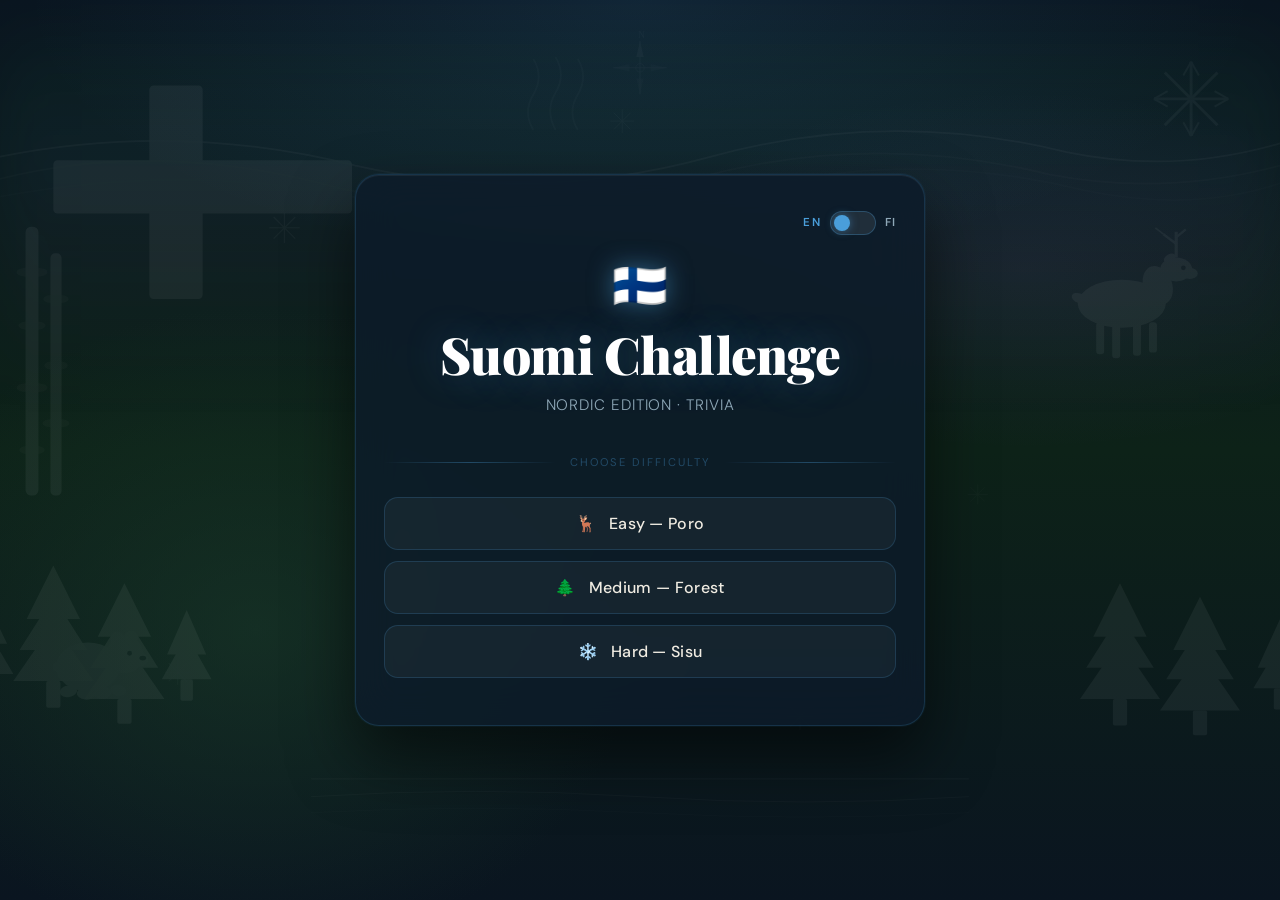
==== commit 2e8717eb: "This is the Suomi Quiz project files" ====
--- a/index.html
+++ b/index.html
@@ -1,645 +1,514 @@
 <!DOCTYPE html>
 <html lang="en">
 <head>
-<meta charset="UTF-8">
-<meta name="viewport" content="width=device-width, initial-scale=1.0">
-<title>GET-SET-GO — The World Awaits</title>
-<link href="https://fonts.googleapis.com/css2?family=Bebas+Neue&family=Playfair+Display:ital,wght@0,400;0,700;1,400&family=DM+Sans:wght@300;400;500&display=swap" rel="stylesheet">
-<link rel="stylesheet" href="travel.css">
+    <meta charset="UTF-8">
+    <meta name="viewport" content="width=device-width, initial-scale=1.0">
+    <title>Suomi Challenge | Nordic Edition</title>
+    <script src="questions_bilingual.js"></script>
+    <link rel="stylesheet" href="quiz.css">
 </head>
 <body>
 
-<!-- Custom cursor -->
-<div class="cursor" id="cursor"></div>
-<div class="cursor-ring" id="cursorRing"></div>
-
-<!-- ── NAV ── -->
-<nav id="navbar">
-  <a href="#" class="logo">
-    <span>GET</span><em>—</em><span>SET</span><em>—</em><span>GO</span>
-  </a>
-  <ul class="nav-links">
-    <li><a href="#destinations">Destinations</a></li>
-    <li><a href="#deals">Deals</a></li>
-    <li><a href="#history-section">Discover</a></li>
-    <li><a href="#about">About</a></li>
-    <li><a href="#" class="nav-cta">Plan My Trip</a></li>
-  </ul>
-</nav>
-
-<!-- ── HERO ── -->
-<section class="hero">
-  <div class="hero-slides">
-    <div class="hero-slide slide-0 active"></div>
-    <div class="hero-slide slide-1"></div>
-    <div class="hero-slide slide-2"></div>
-    <div class="hero-slide slide-3"></div>
-    <div class="hero-slide slide-4"></div>
-    <div class="hero-slide slide-5"></div>
-  </div>
-  <div class="hero-overlay"></div>
-  <div class="hero-overlay-bottom"></div>
-
-  <div class="hero-content">
-    <div class="tagline-trio">
-      <div class="tagline-word">GET</div>
-      <div class="tagline-word">SET</div>
-      <div class="tagline-word">GO</div>
+<!-- ─── ATMOSPHERIC BACKGROUND ─── -->
+<div class="bg-layer">
+    <div class="aurora"></div>
+
+    <!-- SVG COLLAGE: Finnish imagery, very faint -->
+    <svg class="bg-svg" viewBox="0 0 1440 900" xmlns="http://www.w3.org/2000/svg" fill="white">
+
+        <!-- Finnish Cross (flag motif), top-left -->
+        <g transform="translate(60,40) scale(1.2)" opacity="0.9">
+            <rect x="0" y="70" width="280" height="50" rx="4"/>
+            <rect x="90" y="0" width="50" height="200" rx="4"/>
+        </g>
+
+        <!-- Aurora wavy lines, top area -->
+        <g opacity="0.6" stroke="white" fill="none" stroke-width="2">
+            <path d="M 0 120 Q 200 80 400 130 Q 600 175 800 120 Q 1000 65 1200 115 Q 1320 140 1440 105"/>
+            <path d="M 0 145 Q 180 100 380 155 Q 580 200 780 145 Q 980 90 1180 140 Q 1310 165 1440 130" opacity="0.5"/>
+            <path d="M 0 165 Q 220 125 420 170 Q 620 210 820 162 Q 1020 108 1220 158 Q 1340 183 1440 150" opacity="0.3"/>
+        </g>
+
+        <!-- Pine tree forest, bottom-left -->
+        <g transform="translate(0, 580)" opacity="0.9">
+            <!-- tree 1 -->
+            <polygon points="60,0 30,60 90,60"/>
+            <polygon points="60,35 22,95 98,95"/>
+            <polygon points="60,65 15,130 105,130"/>
+            <rect x="52" y="130" width="16" height="30" rx="2"/>
+            <!-- tree 2 -->
+            <polygon points="140,20 110,80 170,80"/>
+            <polygon points="140,55 102,115 178,115"/>
+            <polygon points="140,85 95,150 185,150"/>
+            <rect x="132" y="150" width="16" height="28" rx="2"/>
+            <!-- tree 3 small -->
+            <polygon points="210,50 188,100 232,100"/>
+            <polygon points="210,78 182,128 238,128"/>
+            <rect x="203" y="128" width="14" height="24" rx="2"/>
+            <!-- tree 4 -->
+            <polygon points="-20,30 -48,88 8,88"/>
+            <polygon points="-20,62 -55,122 15,122"/>
+            <rect x="-27" y="122" width="14" height="26" rx="2"/>
+        </g>
+
+        <!-- Pine tree forest, bottom-right -->
+        <g transform="translate(1200, 600)" opacity="0.9">
+            <polygon points="60,0 30,60 90,60"/>
+            <polygon points="60,35 22,95 98,95"/>
+            <polygon points="60,65 15,130 105,130"/>
+            <rect x="52" y="130" width="16" height="30" rx="2"/>
+            <polygon points="150,15 120,75 180,75"/>
+            <polygon points="150,48 112,108 188,108"/>
+            <polygon points="150,78 105,143 195,143"/>
+            <rect x="142" y="143" width="16" height="28" rx="2"/>
+            <polygon points="240,40 215,95 265,95"/>
+            <polygon points="240,68 210,118 270,118"/>
+            <rect x="233" y="118" width="14" height="24" rx="2"/>
+        </g>
+
+        <!-- Reindeer silhouette, right side -->
+        <g transform="translate(1190, 200) scale(0.9)" opacity="0.85">
+            <!-- body -->
+            <ellipse cx="80" cy="95" rx="55" ry="30"/>
+            <!-- neck -->
+            <ellipse cx="125" cy="72" rx="18" ry="25" transform="rotate(-20,125,72)"/>
+            <!-- head -->
+            <ellipse cx="148" cy="52" rx="20" ry="15"/>
+            <!-- snout -->
+            <ellipse cx="165" cy="57" rx="10" ry="7"/>
+            <!-- ear -->
+            <ellipse cx="140" cy="38" rx="8" ry="5" transform="rotate(-30,140,38)"/>
+            <!-- antlers left -->
+            <line x1="148" y1="37" x2="148" y2="5" stroke="white" stroke-width="4" fill="none"/>
+            <line x1="148" y1="20" x2="132" y2="8" stroke="white" stroke-width="3" fill="none"/>
+            <line x1="148" y1="12" x2="160" y2="2" stroke="white" stroke-width="3" fill="none"/>
+            <line x1="132" y1="8" x2="122" y2="0" stroke="white" stroke-width="2" fill="none"/>
+            <!-- eye -->
+            <circle cx="157" cy="50" r="3" fill="#0a1520"/>
+            <!-- legs -->
+            <rect x="48" y="118" width="10" height="40" rx="4"/>
+            <rect x="68" y="118" width="10" height="45" rx="4"/>
+            <rect x="94" y="118" width="10" height="42" rx="4"/>
+            <rect x="114" y="118" width="10" height="38" rx="4"/>
+            <!-- tail -->
+            <ellipse cx="27" cy="88" rx="10" ry="6" transform="rotate(20,27,88)"/>
+        </g>
+
+        <!-- Snowflakes scattered -->
+        <!-- Snowflake macro at top-right -->
+        <g transform="translate(1340, 55) scale(1.1)" opacity="0.7">
+            <line x1="0" y1="-38" x2="0" y2="38" stroke="white" stroke-width="3" fill="none"/>
+            <line x1="-38" y1="0" x2="38" y2="0" stroke="white" stroke-width="3" fill="none"/>
+            <line x1="-27" y1="-27" x2="27" y2="27" stroke="white" stroke-width="3" fill="none"/>
+            <line x1="27" y1="-27" x2="-27" y2="27" stroke="white" stroke-width="3" fill="none"/>
+            <line x1="0" y1="-38" x2="-8" y2="-24" stroke="white" stroke-width="2" fill="none"/>
+            <line x1="0" y1="-38" x2="8" y2="-24" stroke="white" stroke-width="2" fill="none"/>
+            <line x1="38" y1="0" x2="24" y2="-8" stroke="white" stroke-width="2" fill="none"/>
+            <line x1="38" y1="0" x2="24" y2="8" stroke="white" stroke-width="2" fill="none"/>
+            <line x1="0" y1="38" x2="-8" y2="24" stroke="white" stroke-width="2" fill="none"/>
+            <line x1="0" y1="38" x2="8" y2="24" stroke="white" stroke-width="2" fill="none"/>
+            <line x1="-38" y1="0" x2="-24" y2="-8" stroke="white" stroke-width="2" fill="none"/>
+            <line x1="-38" y1="0" x2="-24" y2="8" stroke="white" stroke-width="2" fill="none"/>
+        </g>
+
+        <!-- Small snowflakes -->
+        <g transform="translate(320, 200) scale(0.45)" opacity="0.6">
+            <line x1="0" y1="-38" x2="0" y2="38" stroke="white" stroke-width="3" fill="none"/>
+            <line x1="-38" y1="0" x2="38" y2="0" stroke="white" stroke-width="3" fill="none"/>
+            <line x1="-27" y1="-27" x2="27" y2="27" stroke="white" stroke-width="3" fill="none"/>
+            <line x1="27" y1="-27" x2="-27" y2="27" stroke="white" stroke-width="3" fill="none"/>
+        </g>
+        <g transform="translate(700, 80) scale(0.35)" opacity="0.5">
+            <line x1="0" y1="-38" x2="0" y2="38" stroke="white" stroke-width="3" fill="none"/>
+            <line x1="-38" y1="0" x2="38" y2="0" stroke="white" stroke-width="3" fill="none"/>
+            <line x1="-27" y1="-27" x2="27" y2="27" stroke="white" stroke-width="3" fill="none"/>
+            <line x1="27" y1="-27" x2="-27" y2="27" stroke="white" stroke-width="3" fill="none"/>
+        </g>
+        <g transform="translate(900, 750) scale(0.4)" opacity="0.5">
+            <line x1="0" y1="-38" x2="0" y2="38" stroke="white" stroke-width="3" fill="none"/>
+            <line x1="-38" y1="0" x2="38" y2="0" stroke="white" stroke-width="3" fill="none"/>
+            <line x1="-27" y1="-27" x2="27" y2="27" stroke="white" stroke-width="3" fill="none"/>
+            <line x1="27" y1="-27" x2="-27" y2="27" stroke="white" stroke-width="3" fill="none"/>
+        </g>
+        <g transform="translate(1100, 500) scale(0.3)" opacity="0.4">
+            <line x1="0" y1="-38" x2="0" y2="38" stroke="white" stroke-width="3" fill="none"/>
+            <line x1="-38" y1="0" x2="38" y2="0" stroke="white" stroke-width="3" fill="none"/>
+            <line x1="-27" y1="-27" x2="27" y2="27" stroke="white" stroke-width="3" fill="none"/>
+            <line x1="27" y1="-27" x2="-27" y2="27" stroke="white" stroke-width="3" fill="none"/>
+        </g>
+        <g transform="translate(200, 700) scale(0.38)" opacity="0.45">
+            <line x1="0" y1="-38" x2="0" y2="38" stroke="white" stroke-width="3" fill="none"/>
+            <line x1="-38" y1="0" x2="38" y2="0" stroke="white" stroke-width="3" fill="none"/>
+            <line x1="-27" y1="-27" x2="27" y2="27" stroke="white" stroke-width="3" fill="none"/>
+            <line x1="27" y1="-27" x2="-27" y2="27" stroke="white" stroke-width="3" fill="none"/>
+        </g>
+
+        <!-- Birch tree trunks, left-center -->
+        <g transform="translate(30, 200)" opacity="0.9" stroke="white" stroke-width="2.5" fill="white">
+            <!-- birch 1 -->
+            <rect x="0" y="0" width="12" height="300" rx="5"/>
+            <ellipse cx="6" cy="50" rx="16" ry="4" opacity="0.4"/>
+            <ellipse cx="6" cy="110" rx="14" ry="4" opacity="0.4"/>
+            <ellipse cx="6" cy="180" rx="16" ry="4" opacity="0.4"/>
+            <ellipse cx="6" cy="250" rx="13" ry="4" opacity="0.4"/>
+            <!-- birch 2 -->
+            <rect x="28" y="30" width="10" height="270" rx="4"/>
+            <ellipse cx="33" cy="80" rx="13" ry="3.5" opacity="0.4"/>
+            <ellipse cx="33" cy="155" rx="12" ry="3.5" opacity="0.4"/>
+            <ellipse cx="33" cy="220" rx="14" ry="3.5" opacity="0.4"/>
+        </g>
+
+        <!-- Lake/water horizon line, center bottom -->
+        <g transform="translate(350, 820)" opacity="0.5" stroke="white" fill="none" stroke-width="1.5">
+            <line x1="0" y1="0" x2="740" y2="0"/>
+            <path d="M 0 20 Q 185 8 370 20 Q 555 32 740 20" stroke-width="1"/>
+            <path d="M 0 38 Q 185 28 370 38 Q 555 48 740 38" stroke-width="0.8" opacity="0.6"/>
+        </g>
+
+        <!-- Sauna steam wisps, top-center -->
+        <g transform="translate(600, 30)" opacity="0.35" stroke="white" fill="none" stroke-width="2">
+            <path d="M 0 60 Q -12 40 0 20 Q 12 0 0 -20"/>
+            <path d="M 25 60 Q 13 38 25 18 Q 37 -2 25 -22"/>
+            <path d="M 50 60 Q 38 40 50 20 Q 62 0 50 -20"/>
+        </g>
+
+        <!-- Compass rose, top-center (subtle) -->
+        <g transform="translate(720, 20) scale(0.6)" opacity="0.5">
+            <line x1="0" y1="-50" x2="0" y2="50" stroke="white" stroke-width="2" fill="none"/>
+            <line x1="-50" y1="0" x2="50" y2="0" stroke="white" stroke-width="2" fill="none"/>
+            <polygon points="0,-50 -7,-20 7,-20" fill="white"/>
+            <polygon points="0,50 -7,20 7,20" fill="white" opacity="0.5"/>
+            <polygon points="-50,0 -20,-7 -20,7" fill="white" opacity="0.5"/>
+            <polygon points="50,0 20,-7 20,7" fill="white" opacity="0.5"/>
+            <circle cx="0" cy="0" r="8" fill="none" stroke="white" stroke-width="1.5"/>
+            <text x="-4" y="-55" font-size="18" fill="white" font-family="serif">N</text>
+        </g>
+
+        <!-- Bear silhouette, lower left -->
+        <g transform="translate(55, 650) scale(0.55)" opacity="0.85">
+            <!-- body -->
+            <ellipse cx="80" cy="80" rx="65" ry="50"/>
+            <!-- head -->
+            <circle cx="155" cy="55" r="38"/>
+            <!-- snout -->
+            <ellipse cx="185" cy="65" rx="18" ry="14"/>
+            <!-- ears -->
+            <circle cx="140" cy="22" r="14"/>
+            <circle cx="168" cy="20" r="14"/>
+            <!-- eye -->
+            <circle cx="165" cy="52" r="5" fill="#0a1520"/>
+            <!-- nose -->
+            <ellipse cx="192" cy="62" rx="7" ry="5" fill="#0a1520"/>
+            <!-- legs -->
+            <ellipse cx="40" cy="130" rx="18" ry="12" transform="rotate(-10,40,130)"/>
+            <ellipse cx="75" cy="135" rx="18" ry="12" transform="rotate(5,75,135)"/>
+            <ellipse cx="110" cy="133" rx="18" ry="12" transform="rotate(-5,110,133)"/>
+            <ellipse cx="142" cy="128" rx="16" ry="11" transform="rotate(10,142,128)"/>
+            <!-- tail -->
+            <circle cx="18" cy="80" r="10"/>
+        </g>
+
+    </svg>
+</div>
+
+<!-- ─── QUIZ CARD ─── -->
+<div class="card">
+
+    <!-- Language Toggle -->
+    <div class="lang-toggle-wrap">
+        <span class="lang-label lang-active" id="lbl-en">EN</span>
+        <label class="lang-switch">
+            <input type="checkbox" id="lang-toggle" onchange="setLang(this.checked)">
+            <span class="lang-slider"><span class="lang-knob"></span></span>
+        </label>
+        <span class="lang-label" id="lbl-fi">FI</span>
     </div>
-    <div class="tagline-sub">
-      <span>Get Inspired<br>Discover the world</span>
-      <span>Set Your Course<br>Plan every detail</span>
-      <span>Go Your Way<br>Travel on your terms</span>
+
+    <!-- Start Screen -->
+    <div id="start-screen">
+        <span class="flag-emoji">🇫🇮</span>
+        <h1 data-en="Suomi Challenge" data-fi="Suomi-haaste">Suomi Challenge</h1>
+        <p class="subtitle" data-en="Nordic Edition · Trivia" data-fi="Pohjoismainen painos · Tietovisa">Nordic Edition · Trivia</p>
+        <div class="nordic-divider"><span data-en="choose difficulty" data-fi="valitse vaikeustaso">choose difficulty</span></div>
+        <button class="difficulty-btn" onclick="init('easy')"   data-en="🦌 &nbsp; Easy — Poro"    data-fi="🦌 &nbsp; Helppo — Poro">🦌 &nbsp; Easy — Poro</button>
+        <button class="difficulty-btn" onclick="init('medium')" data-en="🌲 &nbsp; Medium — Forest" data-fi="🌲 &nbsp; Keskitaso — Metsä">🌲 &nbsp; Medium — Forest</button>
+        <button class="difficulty-btn" onclick="init('hard')"   data-en="❄️ &nbsp; Hard — Sisu"   data-fi="❄️ &nbsp; Vaikea — Sisu">❄️ &nbsp; Hard — Sisu</button>
     </div>
-    <p class="hero-desc">From ancient temples to alpine summits — every journey begins with a single decision. Let us handle everything else.</p>
-    <div class="hero-actions">
-      <a href="#booking" class="btn-primary">Book Now</a>
-      <a href="#destinations" class="btn-outline">Explore Destinations</a>
+
+    <!-- Quiz Screen -->
+    <div id="quiz-screen" class="hidden">
+        <div id="progress-container"><div id="progress-fill"></div></div>
+        <div id="q-text"></div>
+        <div id="options"></div>
     </div>
-  </div>
-
-  <div class="slide-dots" id="slideDots"></div>
-</section>
-
-<!-- ── BOOKING BAR ── -->
-<section id="booking" class="booking-bar">
-  <div class="booking-tabs">
-    <button class="booking-tab active" data-tab="flights" onclick="switchTab('flights',this)">
-      <svg viewBox="0 0 24 24" fill="none" stroke="currentColor" stroke-width="1.5"><path d="M21 16v-2l-8-5V3.5a1.5 1.5 0 00-3 0V9l-8 5v2l8-2.5V19l-2 1.5V22l3.5-1 3.5 1v-1.5L13 19v-5.5l8 2.5z"/></svg>
-      Flights
-    </button>
-    <button class="booking-tab" data-tab="hotels" onclick="switchTab('hotels',this)">
-      <svg viewBox="0 0 24 24" fill="none" stroke="currentColor" stroke-width="1.5"><rect x="2" y="6" width="20" height="15" rx="1"/><path d="M2 11h20M7 11V6"/></svg>
-      Hotels
-    </button>
-    <button class="booking-tab" data-tab="cars" onclick="switchTab('cars',this)">
-      <svg viewBox="0 0 24 24" fill="none" stroke="currentColor" stroke-width="1.5"><path d="M5 17H3v-5l2-5h14l2 5v5h-2M5 17h14M5 17a2 2 0 01-4 0M19 17a2 2 0 004 0"/><circle cx="7" cy="17" r="2"/><circle cx="17" cy="17" r="2"/></svg>
-      Rent a Car
-    </button>
-    <button class="booking-tab" data-tab="tours" onclick="switchTab('tours',this)">
-      <svg viewBox="0 0 24 24" fill="none" stroke="currentColor" stroke-width="1.5"><circle cx="12" cy="12" r="10"/><path d="M12 8v4l3 3"/></svg>
-      Tours
-    </button>
-  </div>
-
-  <div id="tab-flights" class="booking-form active">
-    <div class="ac-wrap">
-      <label>From</label>
-      <input type="text" id="flight-from" placeholder="City or Airport" autocomplete="off" oninput="acSearch(this,'dd-from')">
-      <div class="ac-dropdown" id="dd-from"></div>
+
+    <!-- Result Screen -->
+    <div id="result-screen" class="hidden">
+        <div class="badge" id="grade-badge"></div>
+        <h1 id="score-title" style="font-size:3rem;margin:10px 0;"></h1>
+        <p id="grade-msg" style="margin-bottom:20px;"></p>
+
+        <!-- Player name banner -->
+        <div class="player-name-banner" id="player-name-banner"></div>
+
+        <!-- Leaderboard -->
+        <div class="lb-wrap">
+            <div class="lb-tabs">
+                <button class="lb-tab active" onclick="showTab('top')"    id="tab-top"    data-en="🏆 Top 10"  data-fi="🏆 Top 10">🏆 Top 10</button>
+                <button class="lb-tab"        onclick="showTab('recent')" id="tab-recent" data-en="🕐 Recent"  data-fi="🕐 Viimeisimmät">🕐 Recent</button>
+            </div>
+            <div id="lb-top"    class="lb-list"></div>
+            <div id="lb-recent" class="lb-list hidden"></div>
+        </div>
+
+        <!-- Answer review -->
+        <div id="review-list"></div>
+
+        <button class="difficulty-btn restart-btn" onclick="restart()"
+            data-en="↺ &nbsp; Restart Challenge"
+            data-fi="↺ &nbsp; Aloita uudelleen">↺ &nbsp; Restart Challenge</button>
     </div>
-    <div class="ac-wrap">
-      <label>To</label>
-      <input type="text" id="flight-to" placeholder="City or Airport" autocomplete="off" oninput="acSearch(this,'dd-to')">
-      <div class="ac-dropdown" id="dd-to"></div>
-    </div>
-    <div class="form-field">
-      <label>Depart</label>
-      <input type="date">
-    </div>
-    <div class="form-field">
-      <label>Return</label>
-      <input type="date">
-    </div>
-    <div class="form-field" style="max-width:120px">
-      <label>Passengers</label>
-      <input type="number" value="1" min="1">
-    </div>
-    <button class="search-btn" onclick="openBookingModal('flights')">
-      <svg width="16" height="16" viewBox="0 0 24 24" fill="none" stroke="currentColor" stroke-width="2"><circle cx="11" cy="11" r="8"/><path d="m21 21-4.35-4.35"/></svg>
-      Search Flights
-    </button>
-  </div>
-
-  <div id="tab-hotels" class="booking-form">
-    <div class="ac-wrap" style="flex:1.5">
-      <label>Destination</label>
-      <input type="text" id="hotel-dest" placeholder="City, region or hotel" autocomplete="off" oninput="acSearch(this,'dd-hotel')">
-      <div class="ac-dropdown" id="dd-hotel"></div>
-    </div>
-    <div class="form-field">
-      <label>Check-in</label>
-      <input type="date">
-    </div>
-    <div class="form-field">
-      <label>Check-out</label>
-      <input type="date">
-    </div>
-    <div class="form-field" style="max-width:130px">
-      <label>Guests</label>
-      <input type="number" value="2" min="1">
-    </div>
-    <button class="search-btn" onclick="openBookingModal('hotels')">
-      <svg width="16" height="16" viewBox="0 0 24 24" fill="none" stroke="currentColor" stroke-width="2"><circle cx="11" cy="11" r="8"/><path d="m21 21-4.35-4.35"/></svg>
-      Find Hotels
-    </button>
-  </div>
-
-  <div id="tab-cars" class="booking-form">
-    <div class="ac-wrap" style="flex:1.5">
-      <label>Pick-up Location</label>
-      <input type="text" id="car-pickup" placeholder="Airport or city" autocomplete="off" oninput="acSearch(this,'dd-car')">
-      <div class="ac-dropdown" id="dd-car"></div>
-    </div>
-    <div class="form-field">
-      <label>Pick-up Date</label>
-      <input type="date">
-    </div>
-    <div class="form-field">
-      <label>Return Date</label>
-      <input type="date">
-    </div>
-    <div class="form-field">
-      <label>Car Type</label>
-      <select>
-        <option>Any type</option>
-        <option>Economy</option>
-        <option>Compact</option>
-        <option>SUV</option>
-        <option>Luxury</option>
-      </select>
-    </div>
-    <button class="search-btn" onclick="openBookingModal('cars')">
-      <svg width="16" height="16" viewBox="0 0 24 24" fill="none" stroke="currentColor" stroke-width="2"><circle cx="11" cy="11" r="8"/><path d="m21 21-4.35-4.35"/></svg>
-      Search Cars
-    </button>
-  </div>
-
-  <div id="tab-tours" class="booking-form">
-    <div class="ac-wrap" style="flex:1.5">
-      <label>Destination</label>
-      <input type="text" id="tour-dest" placeholder="Where to?" autocomplete="off" oninput="acSearch(this,'dd-tour')">
-      <div class="ac-dropdown" id="dd-tour"></div>
-    </div>
-    <div class="form-field">
-      <label>Date</label>
-      <input type="date">
-    </div>
-    <div class="form-field">
-      <label>Tour Type</label>
-      <select>
-        <option>All Tours</option>
-        <option>Cultural</option>
-        <option>Adventure</option>
-        <option>Food & Wine</option>
-        <option>Nature</option>
-        <option>Day Trips</option>
-      </select>
-    </div>
-    <div class="form-field" style="max-width:120px">
-      <label>People</label>
-      <input type="number" value="2" min="1">
-    </div>
-    <button class="search-btn" onclick="openBookingModal('tours')">
-      <svg width="16" height="16" viewBox="0 0 24 24" fill="none" stroke="currentColor" stroke-width="2"><circle cx="11" cy="11" r="8"/><path d="m21 21-4.35-4.35"/></svg>
-      Find Tours
-    </button>
-  </div>
-</section>
-
-<!-- ── SERVICES ── -->
-<section class="services" id="services">
-  <p class="section-label reveal">Everything you need</p>
-  <h2 class="section-title reveal">Book with the world's<br><em>best platforms</em></h2>
-  <div class="services-grid reveal">
-
-    <div class="service-card" onclick="openBookingModal('flights')">
-      <div class="service-icon">
-        <svg viewBox="0 0 24 24" fill="none" stroke="currentColor" stroke-width="1.5"><path d="M21 16v-2l-8-5V3.5a1.5 1.5 0 00-3 0V9l-8 5v2l8-2.5V19l-2 1.5V22l3.5-1 3.5 1v-1.5L13 19v-5.5l8 2.5z"/></svg>
-      </div>
-      <div class="service-name">Flights</div>
-      <p class="service-desc">Search hundreds of airlines globally. Compare fares, seat maps, and layover times in real-time with AI-powered price predictions.</p>
-      <div class="service-partners">
-        <span class="partner-badge">Skyscanner</span>
-        <span class="partner-badge">Google Flights</span>
-        <span class="partner-badge">Kayak</span>
-      </div>
-    </div>
-
-    <div class="service-card" onclick="openBookingModal('hotels')">
-      <div class="service-icon">
-        <svg viewBox="0 0 24 24" fill="none" stroke="currentColor" stroke-width="1.5"><rect x="2" y="6" width="20" height="15" rx="1"/><path d="M2 11h20M7 11V6"/></svg>
-      </div>
-      <div class="service-name">Hotels & Stays</div>
-      <p class="service-desc">From boutique hideaways to five-star resorts. Or choose the soul of local living with curated Airbnb properties worldwide.</p>
-      <div class="service-partners">
-        <span class="partner-badge">Booking.com</span>
-        <span class="partner-badge">Airbnb</span>
-        <span class="partner-badge">Hotels.com</span>
-      </div>
-    </div>
-
-    <div class="service-card" onclick="openBookingModal('cars')">
-      <div class="service-icon">
-        <svg viewBox="0 0 24 24" fill="none" stroke="currentColor" stroke-width="1.5"><path d="M5 17H3v-5l2-5h14l2 5v5h-2M5 17h14"/><circle cx="7" cy="17" r="2"/><circle cx="17" cy="17" r="2"/></svg>
-      </div>
-      <div class="service-name">Rent a Car</div>
-      <p class="service-desc">Freedom to go wherever the road leads. Compare thousands of vehicles from trusted rental brands at airports and city centres globally.</p>
-      <div class="service-partners">
-        <span class="partner-badge">RentalCars.com</span>
-        <span class="partner-badge">Hertz</span>
-        <span class="partner-badge">Enterprise</span>
-      </div>
-    </div>
-
-    <div class="service-card" onclick="openBookingModal('tours')">
-      <div class="service-icon">
-        <svg viewBox="0 0 24 24" fill="none" stroke="currentColor" stroke-width="1.5"><circle cx="12" cy="12" r="10"/><path d="M12 8v4l3 3"/></svg>
-      </div>
-      <div class="service-name">Tours & Sightseeing</div>
-      <p class="service-desc">Go beyond the guidebook. Immersive day trips, guided excursions, sunset cruises, and hidden local experiences led by passionate experts.</p>
-      <div class="service-partners">
-        <span class="partner-badge">Viator</span>
-        <span class="partner-badge">GetYourGuide</span>
-        <span class="partner-badge">Airbnb Exp.</span>
-      </div>
-    </div>
-
-  </div>
-</section>
-
-<!-- ── HOT DEALS ── -->
-<section class="deals" id="deals">
-  <div class="deals-header reveal">
-    <div>
-      <p class="section-label">Live on Skyscanner · Click to book</p>
-      <h2 class="section-title">Hot Flight <em>Deals</em></h2>
-    </div>
-    <a href="https://www.skyscanner.com/flights" target="_blank" rel="noopener" class="view-all">Search all routes →</a>
-  </div>
-
-  <div class="deals-track reveal">
-
-    <a href="https://www.skyscanner.com/flights/lhr/cdg/" target="_blank" rel="noopener" class="deal-card">
-      <div class="deal-img-wrap">
-        <div class="deal-img" style="background-image:url('https://images.unsplash.com/photo-1502602898657-3e91760cbb34?w=700&q=80')"></div>
-        <div class="deal-badge">🔥 Most Popular</div>
-      </div>
-      <div class="deal-body">
-        <div class="deal-airline">✈ Air France · British Airways · Eurostar</div>
-        <div class="deal-route">London → Paris</div>
-        <div class="deal-dates">Flexible dates · Round Trip · ~1h 15m</div>
-        <div class="deal-footer">
-          <div class="deal-price" style="font-size:1.1rem">See live prices</div>
-          <button class="deal-btn">Search Skyscanner</button>
-        </div>
-      </div>
-    </a>
-
-    <a href="https://www.skyscanner.com/flights/jfk/nrt/" target="_blank" rel="noopener" class="deal-card">
-      <div class="deal-img-wrap">
-        <div class="deal-img" style="background-image:url('https://images.unsplash.com/photo-1540959733332-eab4deabeeaf?w=700&q=80')"></div>
-        <div class="deal-badge">⚡ Long Haul Deal</div>
-      </div>
-      <div class="deal-body">
-        <div class="deal-airline">✈ ANA · JAL · Delta · United</div>
-        <div class="deal-route">New York → Tokyo</div>
-        <div class="deal-dates">Flexible dates · Round Trip · ~14h</div>
-        <div class="deal-footer">
-          <div class="deal-price" style="font-size:1.1rem">See live prices</div>
-          <button class="deal-btn">Search Skyscanner</button>
-        </div>
-      </div>
-    </a>
-
-    <a href="https://www.skyscanner.com/flights/dxb/bom/" target="_blank" rel="noopener" class="deal-card">
-      <div class="deal-img-wrap">
-        <div class="deal-img" style="background-image:url('https://images.unsplash.com/photo-1524492412937-b28074a5d7da?w=700&q=80')"></div>
-        <div class="deal-badge">🏷️ Best Value</div>
-      </div>
-      <div class="deal-body">
-        <div class="deal-airline">✈ Emirates · IndiGo · Air Arabia</div>
-        <div class="deal-route">Dubai → Mumbai</div>
-        <div class="deal-dates">Flexible dates · Round Trip · ~3h</div>
-        <div class="deal-footer">
-          <div class="deal-price" style="font-size:1.1rem">See live prices</div>
-          <button class="deal-btn">Search Skyscanner</button>
-        </div>
-      </div>
-    </a>
-
-    <a href="https://www.skyscanner.com/flights/syd/dps/" target="_blank" rel="noopener" class="deal-card">
-      <div class="deal-img-wrap">
-        <div class="deal-img" style="background-image:url('https://images.unsplash.com/photo-1523482580672-f109ba8cb9be?w=700&q=80')"></div>
-        <div class="deal-badge">🌴 Tropical Escape</div>
-      </div>
-      <div class="deal-body">
-        <div class="deal-airline">✈ Qantas · Garuda · AirAsia</div>
-        <div class="deal-route">Sydney → Bali</div>
-        <div class="deal-dates">Flexible dates · Round Trip · ~6h</div>
-        <div class="deal-footer">
-          <div class="deal-price" style="font-size:1.1rem">See live prices</div>
-          <button class="deal-btn">Search Skyscanner</button>
-        </div>
-      </div>
-    </a>
-
-    <a href="https://www.skyscanner.com/flights/lhr/cpt/" target="_blank" rel="noopener" class="deal-card">
-      <div class="deal-img-wrap">
-        <div class="deal-img" style="background-image:url('https://images.unsplash.com/photo-1580060839134-75a5edca2e99?w=700&q=80')"></div>
-        <div class="deal-badge">🌍 Africa Bound</div>
-      </div>
-      <div class="deal-body">
-        <div class="deal-airline">✈ British Airways · Virgin · SAA</div>
-        <div class="deal-route">London → Cape Town</div>
-        <div class="deal-dates">Flexible dates · Round Trip · ~11h</div>
-        <div class="deal-footer">
-          <div class="deal-price" style="font-size:1.1rem">See live prices</div>
-          <button class="deal-btn">Search Skyscanner</button>
-        </div>
-      </div>
-    </a>
-
-    <a href="https://www.skyscanner.com/flights/sin/nrt/" target="_blank" rel="noopener" class="deal-card">
-      <div class="deal-img-wrap">
-        <div class="deal-img" style="background-image:url('https://images.unsplash.com/photo-1538428494232-9c0d8a3ab403?w=700&q=80')"></div>
-        <div class="deal-badge">⚡ Flash Route</div>
-      </div>
-      <div class="deal-body">
-        <div class="deal-airline">✈ Singapore Airlines · ANA · JAL</div>
-        <div class="deal-route">Singapore → Tokyo</div>
-        <div class="deal-dates">Flexible dates · Round Trip · ~7h</div>
-        <div class="deal-footer">
-          <div class="deal-price" style="font-size:1.1rem">See live prices</div>
-          <button class="deal-btn">Search Skyscanner</button>
-        </div>
-      </div>
-    </a>
-
-    <a href="https://www.skyscanner.com/flights/cdg/jfk/" target="_blank" rel="noopener" class="deal-card">
-      <div class="deal-img-wrap">
-        <div class="deal-img" style="background-image:url('https://images.unsplash.com/photo-1496442226666-8d4d0e62e6e9?w=700&q=80')"></div>
-        <div class="deal-badge">🗽 Transatlantic</div>
-      </div>
-      <div class="deal-body">
-        <div class="deal-airline">✈ Air France · Delta · Norwegian</div>
-        <div class="deal-route">Paris → New York</div>
-        <div class="deal-dates">Flexible dates · Round Trip · ~8h</div>
-        <div class="deal-footer">
-          <div class="deal-price" style="font-size:1.1rem">See live prices</div>
-          <button class="deal-btn">Search Skyscanner</button>
-        </div>
-      </div>
-    </a>
-
-    <a href="https://www.skyscanner.com/flights/bkk/syd/" target="_blank" rel="noopener" class="deal-card">
-      <div class="deal-img-wrap">
-        <div class="deal-img" style="background-image:url('https://images.unsplash.com/photo-1506973035872-a4ec16b8e8d9?w=700&q=80')"></div>
-        <div class="deal-badge">🏝️ Pacific Deal</div>
-      </div>
-      <div class="deal-body">
-        <div class="deal-airline">✈ Thai Airways · Qantas · AirAsia</div>
-        <div class="deal-route">Bangkok → Sydney</div>
-        <div class="deal-dates">Flexible dates · Round Trip · ~9h</div>
-        <div class="deal-footer">
-          <div class="deal-price" style="font-size:1.1rem">See live prices</div>
-          <button class="deal-btn">Search Skyscanner</button>
-        </div>
-      </div>
-    </a>
-
-  </div>
-</section>
-
-<!-- ── DESTINATIONS ── -->
-<section class="destinations" id="destinations">
-  <p class="section-label reveal">Where will you go?</p>
-  <h2 class="section-title reveal" style="margin-bottom:2rem">Iconic <em>destinations</em><br>await your arrival</h2>
-
-  <div class="dest-grid reveal">
-    <a class="dest-card" href="#history-section">
-      <div class="dest-img" style="background-image:url('https://images.unsplash.com/photo-1506905925346-21bda4d32df4?w=1000&q=85');height:100%"></div>
-      <div class="dest-overlay"></div>
-      <div class="dest-info">
-        <div class="dest-country">Switzerland</div>
-        <div class="dest-name">Swiss Alps</div>
-        <div class="dest-tagline">Where glaciers meet sky and silence speaks louder than words. A masterpiece carved by ten thousand years of ice.</div>
-        <div class="dest-explore">Explore → Discover History</div>
-      </div>
-    </a>
-    <a class="dest-card" href="#history-section">
-      <div class="dest-img" style="background-image:url('https://images.unsplash.com/photo-1502602898657-3e91760cbb34?w=700&q=85');height:100%"></div>
-      <div class="dest-overlay"></div>
-      <div class="dest-info">
-        <div class="dest-country">France</div>
-        <div class="dest-name">Paris</div>
-        <div class="dest-tagline">The City of Light — art, cuisine, and romance woven into every cobblestone.</div>
-        <div class="dest-explore">Explore → Discover History</div>
-      </div>
-    </a>
-    <a class="dest-card" href="#history-section">
-      <div class="dest-img" style="background-image:url('https://images.unsplash.com/photo-1540959733332-eab4deabeeaf?w=700&q=85');height:100%"></div>
-      <div class="dest-overlay"></div>
-      <div class="dest-info">
-        <div class="dest-country">Japan</div>
-        <div class="dest-name">Tokyo</div>
-        <div class="dest-tagline">Ancient temples at the foot of neon skyscrapers. Tradition and tomorrow in perfect harmony.</div>
-        <div class="dest-explore">Explore → Discover History</div>
-      </div>
-    </a>
-    <a class="dest-card" href="#history-section">
-      <div class="dest-img" style="background-image:url('https://images.unsplash.com/photo-1524492412937-b28074a5d7da?w=700&q=85');height:100%"></div>
-      <div class="dest-overlay"></div>
-      <div class="dest-info">
-        <div class="dest-country">India</div>
-        <div class="dest-name">Taj Mahal</div>
-        <div class="dest-tagline">A monument to eternal love — where marble breathes poetry.</div>
-        <div class="dest-explore">Explore → Discover History</div>
-      </div>
-    </a>
-    <a class="dest-card" href="#history-section">
-      <div class="dest-img" style="background-image:url('https://images.unsplash.com/photo-1523482580672-f109ba8cb9be?w=700&q=85');height:100%"></div>
-      <div class="dest-overlay"></div>
-      <div class="dest-info">
-        <div class="dest-country">Australia</div>
-        <div class="dest-name">Sydney</div>
-        <div class="dest-tagline">Island of the Gods — where terraced rice fields cascade to temples by the sea.</div>
-        <div class="dest-explore">Explore → Discover History</div>
-      </div>
-    </a>
-  </div>
-</section>
-
-<!-- ── HISTORY SECTION ── -->
-<section class="history-section" id="history-section">
-  <div class="history-visual reveal">
-    <div class="history-img-main" id="histImgMain"></div>
-    <div class="history-img-accent" id="histImgAccent"></div>
-    <div class="history-stat-box">
-      <div class="history-stat-num">190+</div>
-      <div class="history-stat-label">Destinations</div>
-    </div>
-  </div>
-
-  <div class="history-text reveal">
-    <p class="section-label">Know before you go</p>
-    <h2 class="section-title">The soul of every<br><em>destination</em></h2>
-
-    <div class="history-tabs" id="historyTabs"></div>
-    <div id="historyContent"></div>
-
-    <a href="#deals" class="btn-primary" style="margin-top:2rem;display:inline-block">Plan This Trip</a>
-  </div>
-</section>
-
-<!-- ── STATS ── -->
-<div class="stats reveal" id="about">
-  <div class="stat-item">
-    <div class="stat-num">2.4M+</div>
-    <div class="stat-label">Happy Travellers</div>
-  </div>
-  <div class="stat-item">
-    <div class="stat-num">190+</div>
-    <div class="stat-label">Countries Covered</div>
-  </div>
-  <div class="stat-item">
-    <div class="stat-num">850+</div>
-    <div class="stat-label">Airline Partners</div>
-  </div>
-  <div class="stat-item">
-    <div class="stat-num">98%</div>
-    <div class="stat-label">Customer Satisfaction</div>
-  </div>
+
 </div>
 
-<!-- ── TESTIMONIALS ── -->
-<section class="vibe">
-  <p class="section-label reveal">Traveller Stories</p>
-  <h2 class="section-title reveal">Real journeys,<br><em>real memories</em></h2>
-  <div class="vibe-grid reveal">
-
-    <div class="vibe-card">
-      <div class="vibe-stars">★★★★★</div>
-      <p class="vibe-text">"GET-SET-GO found us business class seats to Bali at economy prices. Hotel, car, tours — all booked in under ten minutes. I kept waiting for something to go wrong. Nothing did."</p>
-      <div class="vibe-author"><strong>The Wandering Harpers</strong>Melbourne, Australia · Bali Trip</div>
-    </div>
-
-    <div class="vibe-card">
-      <div class="vibe-stars">★★★★★</div>
-      <p class="vibe-text">"The destination history feature is genuinely unlike anything else out there. We arrived in Tokyo knowing its soul — every shrine, every district meant something to us. That richness can't be bought."</p>
-      <div class="vibe-author"><strong>Curious Traveller #4471</strong>London, UK · Japan Itinerary</div>
-    </div>
-
-    <div class="vibe-card">
-      <div class="vibe-stars">★★★★★</div>
-      <p class="vibe-text">"The hot deals section alone saved me €400 on Paris. I check it every morning now like it's the news. I've told everyone I know — this is non-negotiable for any serious traveller."</p>
-      <div class="vibe-author"><strong>Budget Luxe Explorer</strong>Berlin, Germany · Paris Getaway</div>
-    </div>
-
-    <div class="vibe-card">
-      <div class="vibe-stars">★★★★★</div>
-      <p class="vibe-text">"Planned an entire 3-week South America adventure in one sitting. Skyscanner flights, Airbnb stays in Rio and Buenos Aires, Viator tours through the Amazon — all from one gorgeous platform. Miraculous."</p>
-      <div class="vibe-author"><strong>Nomad by Choice</strong>Montréal, Canada · South America Loop</div>
-    </div>
-
-    <div class="vibe-card">
-      <div class="vibe-stars">★★★★★</div>
-      <p class="vibe-text">"Booked a rental car through GET-SET-GO and spent a week driving the Amalfi Coast with absolutely zero stress. The booking took 3 minutes. The memories will honestly last my entire life."</p>
-      <div class="vibe-author"><strong>Road Tripper 77</strong>Lagos, Nigeria · Italy Self-Drive</div>
-    </div>
-
-    <div class="vibe-card">
-      <div class="vibe-stars">★★★★★</div>
-      <p class="vibe-text">"As a solo female traveller I'm cautious about tour operators. The GetYourGuide partners on this platform are exceptional. My sunset cruise in Santorini was the most magical evening of my entire trip."</p>
-      <div class="vibe-author"><strong>Solo & Fearless</strong>Osaka, Japan · Greek Islands</div>
-    </div>
-
-    <div class="vibe-card">
-      <div class="vibe-stars">★★★★★</div>
-      <p class="vibe-text">"Cape Town was already on my list, but the history section here made me fall in love before I even boarded the flight. Table Mountain, Robben Island, the waterfront — every stop had context and meaning."</p>
-      <div class="vibe-author"><strong>Globe & Compass</strong>Amsterdam, Netherlands · Cape Town</div>
-    </div>
-
-    <div class="vibe-card">
-      <div class="vibe-stars">★★★★★</div>
-      <p class="vibe-text">"I travel for work constantly and GET-SET-GO has become the only tool I trust. Skyscanner integration, instant hotel confirmation, a car waiting at arrivals. Pure efficiency wrapped in elegance."</p>
-      <div class="vibe-author"><strong>Frequent Flyer X</strong>Dubai, UAE · 40+ Trips Booked</div>
-    </div>
-
-    <div class="vibe-card">
-      <div class="vibe-stars">★★★★★</div>
-      <p class="vibe-text">"Our honeymoon to the Maldives was flawless — resort booked on Booking.com, seaplane transfers through Viator, everything confirmed instantly. We just showed up and lived our dream. Perfect in every way."</p>
-      <div class="vibe-author"><strong>Forever Adventurers</strong>Toronto, Canada · Maldives Honeymoon</div>
-    </div>
-
-  </div>
-</section>
-
-<!-- ── FOOTER ── -->
-<footer>
-  <div class="footer-grid">
-    <div>
-      <div class="footer-logo"><span>GET</span>—<span>SET</span>—<span>GO</span></div>
-      <p class="footer-tagline">The world's most beautiful travel platform. We make extraordinary journeys accessible to every curious soul.</p>
-      <div class="footer-socials">
-        <a href="#" class="social-btn" title="Facebook">
-          <svg width="16" height="16" viewBox="0 0 24 24" fill="currentColor"><path d="M24 12.073c0-6.627-5.373-12-12-12s-12 5.373-12 12c0 5.99 4.388 10.954 10.125 11.854v-8.385H7.078v-3.47h3.047V9.43c0-3.007 1.792-4.669 4.533-4.669 1.312 0 2.686.235 2.686.235v2.953H15.83c-1.491 0-1.956.925-1.956 1.874v2.25h3.328l-.532 3.47h-2.796v8.385C19.612 23.027 24 18.062 24 12.073z"/></svg>
-        </a>
-        <a href="#" class="social-btn" title="Instagram">
-          <svg width="16" height="16" viewBox="0 0 24 24" fill="currentColor"><path d="M12 2.163c3.204 0 3.584.012 4.85.07 3.252.148 4.771 1.691 4.919 4.919.058 1.265.069 1.645.069 4.849 0 3.205-.012 3.584-.069 4.849-.149 3.225-1.664 4.771-4.919 4.919-1.266.058-1.644.07-4.85.07-3.204 0-3.584-.012-4.849-.07-3.26-.149-4.771-1.699-4.919-4.92-.058-1.265-.07-1.644-.07-4.849 0-3.204.013-3.583.07-4.849.149-3.227 1.664-4.771 4.919-4.919 1.266-.057 1.645-.069 4.849-.069zM12 0C8.741 0 8.333.014 7.053.072 2.695.272.273 2.69.073 7.052.014 8.333 0 8.741 0 12c0 3.259.014 3.668.072 4.948.2 4.358 2.618 6.78 6.98 6.98C8.333 23.986 8.741 24 12 24c3.259 0 3.668-.014 4.948-.072 4.354-.2 6.782-2.618 6.979-6.98.059-1.28.073-1.689.073-4.948 0-3.259-.014-3.667-.072-4.947-.196-4.354-2.617-6.78-6.979-6.98C15.668.014 15.259 0 12 0zm0 5.838a6.162 6.162 0 100 12.324 6.162 6.162 0 000-12.324zM12 16a4 4 0 110-8 4 4 0 010 8zm6.406-11.845a1.44 1.44 0 100 2.881 1.44 1.44 0 000-2.881z"/></svg>
-        </a>
-        <a href="#" class="social-btn" title="X (Twitter)">
-          <svg width="16" height="16" viewBox="0 0 24 24" fill="currentColor"><path d="M18.244 2.25h3.308l-7.227 8.26 8.502 11.24H16.17l-5.214-6.817L4.99 21.75H1.68l7.73-8.835L1.254 2.25H8.08l4.713 6.231zm-1.161 17.52h1.833L7.084 4.126H5.117z"/></svg>
-        </a>
-        <a href="#" class="social-btn" title="YouTube">
-          <svg width="16" height="16" viewBox="0 0 24 24" fill="currentColor"><path d="M23.495 6.205a3.007 3.007 0 00-2.088-2.088c-1.87-.501-9.396-.501-9.396-.501s-7.507-.01-9.396.501A3.007 3.007 0 00.527 6.205a31.247 31.247 0 00-.522 5.805 31.247 31.247 0 00.522 5.783 3.007 3.007 0 002.088 2.088c1.868.502 9.396.502 9.396.502s7.506 0 9.396-.502a3.007 3.007 0 002.088-2.088 31.247 31.247 0 00.5-5.783 31.247 31.247 0 00-.5-5.805zM9.609 15.601V8.408l6.264 3.602z"/></svg>
-        </a>
-        <a href="#" class="social-btn" title="LinkedIn">
-          <svg width="16" height="16" viewBox="0 0 24 24" fill="currentColor"><path d="M20.447 20.452h-3.554v-5.569c0-1.328-.027-3.037-1.852-3.037-1.853 0-2.136 1.445-2.136 2.939v5.667H9.351V9h3.414v1.561h.046c.477-.9 1.637-1.85 3.37-1.85 3.601 0 4.267 2.37 4.267 5.455v6.286zM5.337 7.433a2.062 2.062 0 01-2.063-2.065 2.064 2.064 0 112.063 2.065zm1.782 13.019H3.555V9h3.564v11.452zM22.225 0H1.771C.792 0 0 .774 0 1.729v20.542C0 23.227.792 24 1.771 24h20.451C23.2 24 24 23.227 24 22.271V1.729C24 .774 23.2 0 22.222 0h.003z"/></svg>
-        </a>
-      </div>
-    </div>
-    <div class="footer-col">
-      <h4>Book</h4>
-      <ul>
-        <li><a href="https://www.skyscanner.com" target="_blank">Flights via Skyscanner</a></li>
-        <li><a href="https://www.booking.com" target="_blank">Hotels via Booking.com</a></li>
-        <li><a href="https://www.airbnb.com" target="_blank">Stays via Airbnb</a></li>
-        <li><a href="https://www.rentalcars.com" target="_blank">Cars via RentalCars</a></li>
-        <li><a href="https://www.viator.com" target="_blank">Tours via Viator</a></li>
-        <li><a href="https://www.getyourguide.com" target="_blank">Experiences via GYG</a></li>
-      </ul>
-    </div>
-    <div class="footer-col">
-      <h4>Discover</h4>
-      <ul>
-        <li><a href="#">Hot Deals</a></li>
-        <li><a href="#">Top Destinations</a></li>
-        <li><a href="#">Destination History</a></li>
-        <li><a href="#">Travel Guides</a></li>
-        <li><a href="#">Airline Reviews</a></li>
-      </ul>
-    </div>
-    <div class="footer-col">
-      <h4>Company</h4>
-      <ul>
-        <li><a href="#">About Us</a></li>
-        <li><a href="#">Press</a></li>
-        <li><a href="#">Careers</a></li>
-        <li><a href="#">Privacy Policy</a></li>
-        <li><a href="#">Terms of Service</a></li>
-        <li><a href="#">Contact</a></li>
-      </ul>
-    </div>
-  </div>
-  <div class="footer-bottom">
-    <div class="footer-copy">© 2026 GET-SET-GO. All rights reserved. Built for wanderers.</div>
-    <div class="footer-copy">Flights · Hotels · Cars · Tours · Dreams</div>
-  </div>
-</footer>
-
-<!-- ── BOOKING MODAL ── -->
-<div class="modal-overlay" id="modal" onclick="closeModal(event)">
-  <div class="modal">
-    <div class="modal-header">
-      <div class="modal-title" id="modal-title">Book Flights</div>
-      <button class="modal-close" onclick="closeModalDirect()">✕</button>
-    </div>
-    <p style="color:var(--text-muted);font-size:0.85rem;margin-bottom:1.5rem;line-height:1.7">Choose your preferred booking platform. All partners offer best-price guarantees and instant confirmation.</p>
-    <div class="modal-service-links" id="modal-links"></div>
-  </div>
-</div>
-
-<script src="travel.js"></script>
+<script>
+// ── State ──
+var lang = 'en';
+var activeQ = [], idx = 0, score = 0, logs = [];
+var currentDiff = 'easy';
+var playerName = '';
+
+// ── Finnish name generator ──
+var FI_ADJECTIVES = ['Brave','Bold','Quiet','Fierce','Calm','Swift','Frost','Dark','Wild','Lone',
+    'Silent','Mighty','Ancient','Frozen','Mystic','Sturdy','Noble','Fearless','Iron','Golden'];
+var FI_NOUNS = ['Poro','Karhu','Susi','Kotka','Hirvi','Kettu','Orava','Joutsen','Hauki','Ahma',
+    'Ilves','Majava','Peura','Siili','Pöllö','Hanhi','Lohi','Kuha','Naali','Saukko'];
+
+function randomFinnishName() {
+    var adj  = FI_ADJECTIVES[Math.floor(Math.random() * FI_ADJECTIVES.length)];
+    var noun = FI_NOUNS[Math.floor(Math.random() * FI_NOUNS.length)];
+    return adj + ' ' + noun;
+}
+
+// ── Leaderboard storage (localStorage) ──
+var LB_KEY_TOP    = 'suomi_lb_top';
+var LB_KEY_RECENT = 'suomi_lb_recent';
+
+function lbLoad(key) {
+    try { return JSON.parse(localStorage.getItem(key)) || []; }
+    catch(e) { return []; }
+}
+
+function lbSave(key, data) {
+    try { localStorage.setItem(key, JSON.stringify(data)); } catch(e) {}
+}
+
+function lbRecord(name, score, diff) {
+    var ts = Date.now();
+    var entry = { name: name, score: score, diff: diff, ts: ts };
+
+    // Top 10: sorted by score desc, keep best 10
+    var top = lbLoad(LB_KEY_TOP);
+    top.push(entry);
+    top.sort(function(a,b){ return b.score - a.score || b.ts - a.ts; });
+    top = top.slice(0, 10);
+    lbSave(LB_KEY_TOP, top);
+
+    // Recent 20: newest first
+    var recent = lbLoad(LB_KEY_RECENT);
+    recent.unshift(entry);
+    recent = recent.slice(0, 20);
+    lbSave(LB_KEY_RECENT, recent);
+}
+
+function diffLabel(d) {
+    var map = { easy: '🦌', medium: '🌲', hard: '❄️' };
+    return map[d] || d;
+}
+
+function renderLeaderboard() {
+    var top    = lbLoad(LB_KEY_TOP);
+    var recent = lbLoad(LB_KEY_RECENT);
+
+    // ── Top 10 ──
+    var topEl = document.getElementById('lb-top');
+    if (!top.length) {
+        topEl.innerHTML = '<div class="lb-empty">No scores yet — be the first!</div>';
+    } else {
+        topEl.innerHTML = top.map(function(e, i) {
+            var medal = i === 0 ? '🥇' : i === 1 ? '🥈' : i === 2 ? '🥉' : (i+1)+'.';
+            var isMe  = (e.name === playerName && e.score === score);
+            return '<div class="lb-row' + (isMe ? ' lb-me' : '') + '">'
+                + '<span class="lb-rank">' + medal + '</span>'
+                + '<span class="lb-name">' + e.name + '</span>'
+                + '<span class="lb-diff">' + diffLabel(e.diff) + '</span>'
+                + '<span class="lb-score">' + e.score + '/10</span>'
+                + '</div>';
+        }).join('');
+    }
+
+    // ── Recent 20 ──
+    var recEl = document.getElementById('lb-recent');
+    if (!recent.length) {
+        recEl.innerHTML = '<div class="lb-empty">No games played yet!</div>';
+    } else {
+        recEl.innerHTML = recent.map(function(e) {
+            var d   = new Date(e.ts);
+            var time = d.toLocaleDateString() + ' ' + d.toLocaleTimeString([], {hour:'2-digit',minute:'2-digit'});
+            var isMe = (e.name === playerName && e.score === score);
+            return '<div class="lb-row' + (isMe ? ' lb-me' : '') + '">'
+                + '<span class="lb-name">' + e.name + '</span>'
+                + '<span class="lb-diff">' + diffLabel(e.diff) + '</span>'
+                + '<span class="lb-score">' + e.score + '/10</span>'
+                + '<span class="lb-time">' + time + '</span>'
+                + '</div>';
+        }).join('');
+    }
+}
+
+function showTab(tab) {
+    document.getElementById('lb-top').classList.toggle('hidden', tab !== 'top');
+    document.getElementById('lb-recent').classList.toggle('hidden', tab !== 'recent');
+    document.getElementById('tab-top').classList.toggle('active', tab === 'top');
+    document.getElementById('tab-recent').classList.toggle('active', tab === 'recent');
+}
+
+// ── Grade labels & messages ──
+var GRADES = {
+    en: {
+        sisu:  { badge: 'Sisu Master',    msg: 'Flawless. You are practically Finnish.' },
+        great: { badge: 'Awesome',        msg: 'Well done! You have a great grasp of the culture.' },
+        ok:    { badge: 'Forest Wanderer',msg: "You're getting there. A bit more study is needed." },
+        poro:  { badge: 'Poro Level',     msg: "Don't worry, the tundra is a big place. Try again." }
+    },
+    fi: {
+        sisu:  { badge: 'Sisu-mestari',   msg: 'Täydellinen! Olet käytännössä suomalainen.' },
+        great: { badge: 'Loistava',       msg: 'Hienoa! Sinulla on hyvä käsitys kulttuurista.' },
+        ok:    { badge: 'Metsän kulkija', msg: 'Olet matkalla. Tarvitset hieman lisää opiskelua.' },
+        poro:  { badge: 'Porotaso',       msg: 'Älä huoli, tunturi on suuri paikka. Yritä uudelleen!' }
+    }
+};
+
+var DIFF_LABELS = {
+    en: { choose:'choose difficulty', easy:'🦌 &nbsp; Easy — Poro', medium:'🌲 &nbsp; Medium — Forest', hard:'❄️ &nbsp; Hard — Sisu', restart:'↺ &nbsp; Restart Challenge', correct:'Correct:' },
+    fi: { choose:'valitse vaikeustaso', easy:'🦌 &nbsp; Helppo — Poro', medium:'🌲 &nbsp; Keskitaso — Metsä', hard:'❄️ &nbsp; Vaikea — Sisu', restart:'↺ &nbsp; Aloita uudelleen', correct:'Oikea:' }
+};
+
+// ── Helpers ──
+function shuffle(a) {
+    for (var i = a.length-1; i > 0; i--) {
+        var j = Math.floor(Math.random()*(i+1));
+        var t = a[i]; a[i] = a[j]; a[j] = t;
+    }
+}
+
+// ── Language ──
+function applyLangToUI() {
+    var isFi = (lang === 'fi');
+    document.getElementById('lbl-en').classList.toggle('lang-active', !isFi);
+    document.getElementById('lbl-fi').classList.toggle('lang-active', isFi);
+    document.getElementById('lang-toggle').checked = isFi;
+    document.querySelectorAll('[data-en]').forEach(function(el) {
+        el.innerHTML = el.getAttribute('data-' + lang);
+    });
+}
+
+function setLang(isFi) {
+    lang = isFi ? 'fi' : 'en';
+    applyLangToUI();
+}
+
+// ── Restart ──
+function restart() {
+    activeQ = []; idx = 0; score = 0; logs = []; playerName = '';
+    document.getElementById('quiz-screen').classList.add('hidden');
+    document.getElementById('result-screen').classList.add('hidden');
+    document.getElementById('review-list').innerHTML = '';
+    document.getElementById('start-screen').classList.remove('hidden');
+    applyLangToUI();
+}
+
+// ── Quiz ──
+function init(lvl) {
+    currentDiff = lvl;
+    activeQ = QUESTIONS_DB[lvl].slice();
+    shuffle(activeQ);
+    activeQ = activeQ.slice(0, 10);
+    idx = 0; score = 0; logs = [];
+    document.getElementById('start-screen').classList.add('hidden');
+    document.getElementById('quiz-screen').classList.remove('hidden');
+    render();
+}
+
+function render() {
+    var raw = activeQ[idx];
+    var qText      = raw.q[lang];
+    var answers    = raw.a[lang];
+    var correctAns = answers[raw.c];
+
+    document.getElementById('progress-fill').style.width = ((idx+1)/10*100) + '%';
+    document.getElementById('q-text').innerText = qText;
+
+    var choices = answers.slice();
+    shuffle(choices);
+
+    var optDiv = document.getElementById('options');
+    optDiv.innerHTML = '';
+    choices.forEach(function(c) {
+        var btn = document.createElement('button');
+        btn.className = 'option-btn';
+        btn.innerText = c;
+        btn.onclick = function() {
+            var isWin = (c === correctAns);
+            if (isWin) score++;
+            logs.push({ q: qText, user: c, correct: correctAns, win: isWin });
+            idx++;
+            if (idx < 10) render(); else finish();
+        };
+        optDiv.appendChild(btn);
+    });
+}
+
+function finish() {
+    document.getElementById('quiz-screen').classList.add('hidden');
+    document.getElementById('result-screen').classList.remove('hidden');
+
+    var badge = document.getElementById('grade-badge');
+    var msg   = document.getElementById('grade-msg');
+    var pct   = (score / 10) * 100;
+    var g = GRADES[lang], d = DIFF_LABELS[lang];
+    if      (pct >= 90) { badge.innerText = g.sisu.badge;  msg.innerText = g.sisu.msg; }
+    else if (pct >= 70) { badge.innerText = g.great.badge; msg.innerText = g.great.msg; }
+    else if (pct >= 40) { badge.innerText = g.ok.badge;    msg.innerText = g.ok.msg; }
+    else                { badge.innerText = g.poro.badge;  msg.innerText = g.poro.msg; }
+
+    document.getElementById('score-title').innerText = score + '/10';
+
+    // Generate player name & save to leaderboard
+    playerName = randomFinnishName();
+    lbRecord(playerName, score, currentDiff);
+
+    // Show player name banner
+    var banner = document.getElementById('player-name-banner');
+    banner.innerHTML = '🎲 Playing as <strong>' + playerName + '</strong>';
+
+    // Render leaderboard (default tab: top)
+    showTab('top');
+    renderLeaderboard();
+
+    // Review list
+    var list = document.getElementById('review-list');
+    list.innerHTML = '';
+    logs.forEach(function(l) {
+        list.innerHTML += '<div class="review-item">'
+            + '<div style="margin-bottom:4px;font-weight:500;">' + l.q + '</div>'
+            + '<div class="' + (l.win ? 'correct-ans' : 'wrong-ans') + '">' + (l.win ? '✓' : '✗') + ' ' + l.user + '</div>'
+            + (!l.win ? '<div class="correct-label">' + d.correct + ' ' + l.correct + '</div>' : '')
+            + '</div>';
+    });
+
+    document.querySelector('#result-screen .restart-btn').innerHTML = d.restart;
+}
+</script>
 </body>
 </html>
--- a/quiz.css
+++ b/quiz.css
@@ -0,0 +1,614 @@
+@import url('https://fonts.googleapis.com/css2?family=Playfair+Display:wght@700;900&family=DM+Sans:wght@300;400;500;600&display=swap');
+
+:root {
+    --midnight: #0d1b2a;
+    --forest: #1a3a2a;
+    --pine: #2d5a3d;
+    --birch: #f5f0e8;
+    --snow: #ffffff;
+    --aurora-blue: #4a9eda;
+    --aurora-green: #3ecf8e;
+    --aurora-purple: #8b6fd4;
+    --gold: #c9a84c;
+    --silver: #b0bec5;
+    --success: #3ecf8e;
+    --danger: #e05252;
+    --card-bg: rgba(13, 27, 42, 0.82);
+    --card-border: rgba(74, 158, 218, 0.18);
+    --text-primary: #f0ece2;
+    --text-secondary: #8fa8b8;
+}
+
+* { box-sizing: border-box; }
+
+body {
+    font-family: 'DM Sans', sans-serif;
+    margin: 0;
+    min-height: 100vh;
+    min-height: 100dvh;
+    display: flex;
+    justify-content: center;
+    align-items: flex-start;
+    background: #0a1520;
+    color: var(--text-primary);
+    overflow-x: hidden;
+    overflow-y: auto;
+    position: relative;
+    padding: 28px 16px;
+    padding-bottom: max(28px, env(safe-area-inset-bottom));
+}
+
+/* ─── BACKGROUND LAYER ─── */
+.bg-layer {
+    position: fixed;
+    inset: 0;
+    z-index: 0;
+    overflow: hidden;
+}
+
+/* Gradient sky */
+.bg-layer::before {
+    content: '';
+    position: absolute;
+    inset: 0;
+    background:
+        radial-gradient(ellipse 80% 50% at 50% 0%, rgba(74, 158, 218, 0.12) 0%, transparent 60%),
+        radial-gradient(ellipse 60% 40% at 80% 30%, rgba(139, 111, 212, 0.08) 0%, transparent 50%),
+        radial-gradient(ellipse 50% 60% at 20% 70%, rgba(26, 58, 42, 0.6) 0%, transparent 60%),
+        linear-gradient(180deg, #0a1520 0%, #0d2218 50%, #0a1520 100%);
+}
+
+/* Aurora shimmer */
+.aurora {
+    position: absolute;
+    top: 0; left: 0; right: 0;
+    height: 45%;
+    background: linear-gradient(
+        180deg,
+        transparent 0%,
+        rgba(62, 207, 142, 0.04) 20%,
+        rgba(74, 158, 218, 0.06) 40%,
+        rgba(139, 111, 212, 0.04) 60%,
+        transparent 100%
+    );
+    animation: auroraDrift 12s ease-in-out infinite alternate;
+    filter: blur(30px);
+}
+
+@keyframes auroraDrift {
+    0%   { transform: translateX(-5%) scaleY(1);   opacity: 0.6; }
+    50%  { transform: translateX(3%)  scaleY(1.3); opacity: 1; }
+    100% { transform: translateX(-2%) scaleY(0.9); opacity: 0.7; }
+}
+
+/* SVG collage */
+.bg-svg {
+    position: absolute;
+    inset: 0;
+    width: 100%;
+    height: 100%;
+    opacity: 0.055;
+}
+
+/* ─── CARD ─── */
+.card {
+    position: relative;
+    z-index: 10;
+    background: var(--card-bg);
+    backdrop-filter: blur(20px);
+    -webkit-backdrop-filter: blur(20px);
+    padding: 36px 28px;
+    border-radius: 24px;
+    border: 1px solid var(--card-border);
+    width: 100%;
+    max-width: 570px;
+    text-align: center;
+    box-shadow:
+        0 0 0 1px rgba(74, 158, 218, 0.06),
+        0 32px 64px rgba(0,0,0,0.55),
+        inset 0 1px 0 rgba(255,255,255,0.06);
+    animation: cardIn 0.7s cubic-bezier(0.22, 1, 0.36, 1) both;
+}
+
+@keyframes cardIn {
+    from { opacity: 0; transform: translateY(28px); }
+    to   { opacity: 1; transform: translateY(0); }
+}
+
+/* ─── TYPOGRAPHY ─── */
+h1 {
+    font-family: 'Playfair Display', serif;
+    font-weight: 900;
+    font-size: clamp(2rem, 8vw, 3.2rem);
+    letter-spacing: -0.01em;
+    color: var(--snow);
+    margin: 0 0 6px;
+    line-height: 1;
+    text-shadow: 0 0 40px rgba(74, 158, 218, 0.3);
+}
+
+.flag-emoji {
+    font-size: 2.8rem;
+    margin-bottom: 14px;
+    display: block;
+    animation: flagPulse 3s ease-in-out infinite;
+    filter: drop-shadow(0 0 12px rgba(74, 158, 218, 0.5));
+}
+
+@keyframes flagPulse {
+    0%, 100% { transform: scale(1); }
+    50% { transform: scale(1.08); }
+}
+
+.subtitle {
+    color: var(--text-secondary);
+    font-size: 0.95rem;
+    font-weight: 300;
+    letter-spacing: 0.06em;
+    text-transform: uppercase;
+    margin-bottom: 40px;
+}
+
+/* ─── DIVIDER ─── */
+.nordic-divider {
+    display: flex;
+    align-items: center;
+    gap: 14px;
+    margin-bottom: 28px;
+    opacity: 0.35;
+}
+.nordic-divider::before,
+.nordic-divider::after {
+    content: '';
+    flex: 1;
+    height: 1px;
+    background: linear-gradient(90deg, transparent, var(--aurora-blue), transparent);
+}
+.nordic-divider span {
+    font-size: 0.7rem;
+    letter-spacing: 0.18em;
+    text-transform: uppercase;
+    color: var(--aurora-blue);
+}
+
+/* ─── DIFFICULTY BUTTONS ─── */
+.difficulty-btn {
+    display: block;
+    width: 100%;
+    padding: 15px 20px;
+    margin-bottom: 11px;
+    border-radius: 14px;
+    cursor: pointer;
+    border: 1px solid rgba(74, 158, 218, 0.2);
+    background: rgba(255,255,255,0.04);
+    color: var(--text-primary);
+    font-family: 'DM Sans', sans-serif;
+    font-size: clamp(0.9rem, 3.5vw, 1rem);
+    font-weight: 500;
+    letter-spacing: 0.02em;
+    transition: all 0.22s cubic-bezier(0.4, 0, 0.2, 1);
+    position: relative;
+    overflow: hidden;
+    text-align: center;
+    -webkit-tap-highlight-color: transparent;
+    touch-action: manipulation;
+}
+
+.difficulty-btn::before {
+    content: '';
+    position: absolute;
+    inset: 0;
+    background: linear-gradient(135deg, rgba(74, 158, 218, 0.15) 0%, rgba(62, 207, 142, 0.08) 100%);
+    opacity: 0;
+    transition: opacity 0.22s;
+}
+
+.difficulty-btn:hover,
+.difficulty-btn:active {
+    border-color: rgba(74, 158, 218, 0.55);
+    color: var(--snow);
+    transform: translateY(-2px);
+    box-shadow: 0 8px 24px rgba(74, 158, 218, 0.18);
+}
+.difficulty-btn:hover::before,
+.difficulty-btn:active::before { opacity: 1; }
+
+.difficulty-btn.restart-btn {
+    background: linear-gradient(135deg, var(--aurora-blue) 0%, #2d7cb8 100%);
+    color: var(--snow);
+    border-color: transparent;
+    font-weight: 600;
+    letter-spacing: 0.04em;
+    text-transform: uppercase;
+    font-size: clamp(0.8rem, 3vw, 0.9rem);
+}
+.difficulty-btn.restart-btn:hover,
+.difficulty-btn.restart-btn:active {
+    background: linear-gradient(135deg, #5ab0ea 0%, var(--aurora-blue) 100%);
+    box-shadow: 0 8px 28px rgba(74, 158, 218, 0.35);
+}
+
+/* ─── PROGRESS ─── */
+#progress-container {
+    height: 3px;
+    background: rgba(255,255,255,0.07);
+    border-radius: 10px;
+    margin-bottom: 44px;
+    overflow: hidden;
+    position: relative;
+}
+
+#progress-fill {
+    height: 100%;
+    background: linear-gradient(90deg, var(--aurora-green), var(--aurora-blue));
+    width: 0%;
+    transition: width 0.5s cubic-bezier(0.4, 0, 0.2, 1);
+    box-shadow: 0 0 10px rgba(62, 207, 142, 0.5);
+}
+
+/* ─── QUESTION ─── */
+#q-text {
+    font-family: 'Playfair Display', serif;
+    font-size: clamp(1.05rem, 4vw, 1.35rem);
+    font-weight: 700;
+    line-height: 1.5;
+    margin-bottom: 22px;
+    color: var(--snow);
+    text-shadow: 0 1px 8px rgba(0,0,0,0.4);
+}
+
+/* ─── OPTIONS ─── */
+.option-btn {
+    display: block;
+    width: 100%;
+    padding: 15px 44px 15px 18px;
+    margin: 7px 0;
+    border-radius: 12px;
+    cursor: pointer;
+    border: 1px solid rgba(255,255,255,0.08);
+    background: rgba(255,255,255,0.04);
+    color: var(--text-primary);
+    font-family: 'DM Sans', sans-serif;
+    font-size: clamp(0.9rem, 3.5vw, 0.97rem);
+    font-weight: 400;
+    text-align: left;
+    transition: all 0.18s ease;
+    position: relative;
+    letter-spacing: 0.01em;
+    -webkit-tap-highlight-color: transparent;
+    touch-action: manipulation;
+}
+
+.option-btn::after {
+    content: '›';
+    position: absolute;
+    right: 16px;
+    top: 50%;
+    transform: translateY(-50%) translateX(-4px);
+    opacity: 0;
+    transition: all 0.18s ease;
+    color: var(--aurora-blue);
+    font-size: 1.2rem;
+}
+
+.option-btn:hover,
+.option-btn:active {
+    background: rgba(74, 158, 218, 0.12);
+    border-color: rgba(74, 158, 218, 0.45);
+    color: var(--snow);
+    transform: translateX(3px);
+}
+.option-btn:hover::after,
+.option-btn:active::after {
+    opacity: 1;
+    transform: translateY(-50%) translateX(0);
+}
+
+/* ─── RESULTS ─── */
+.badge {
+    display: inline-block;
+    padding: 7px 22px;
+    border-radius: 100px;
+    font-size: 0.78rem;
+    font-weight: 600;
+    text-transform: uppercase;
+    letter-spacing: 0.14em;
+    margin-bottom: 18px;
+    background: linear-gradient(135deg, var(--aurora-blue), var(--aurora-purple));
+    color: var(--snow);
+    box-shadow: 0 0 20px rgba(74, 158, 218, 0.3);
+}
+
+#score-title {
+    font-family: 'Playfair Display', serif;
+    font-size: clamp(2.8rem, 12vw, 4rem) !important;
+    font-weight: 900 !important;
+    color: var(--snow);
+    margin: 8px 0 !important;
+    text-shadow: 0 0 30px rgba(74, 158, 218, 0.4);
+}
+
+#grade-msg {
+    color: var(--text-secondary);
+    font-size: clamp(0.85rem, 3vw, 0.95rem);
+    margin-bottom: 24px !important;
+    letter-spacing: 0.01em;
+}
+
+#review-list {
+    text-align: left;
+    max-height: 220px;
+    overflow-y: auto;
+    -webkit-overflow-scrolling: touch;
+    margin: 16px 0 20px;
+    padding: 14px 16px;
+    background: rgba(255,255,255,0.03);
+    border: 1px solid rgba(255,255,255,0.07);
+    border-radius: 14px;
+    font-size: 0.85rem;
+    scrollbar-width: thin;
+    scrollbar-color: rgba(74,158,218,0.3) transparent;
+}
+
+.review-item {
+    margin-bottom: 14px;
+    border-bottom: 1px solid rgba(255,255,255,0.06);
+    padding-bottom: 12px;
+}
+.review-item:last-child { border-bottom: none; margin-bottom: 0; }
+
+.review-item > div:first-child {
+    font-weight: 500;
+    color: var(--text-primary);
+    margin-bottom: 5px;
+    font-size: 0.85rem;
+}
+
+.correct-ans {
+    color: var(--success);
+    font-weight: 600;
+    font-size: 0.85rem;
+}
+.wrong-ans {
+    color: var(--danger);
+    font-weight: 600;
+    font-size: 0.85rem;
+}
+
+.correct-label {
+    font-size: 0.78rem;
+    color: var(--text-secondary);
+    margin-top: 3px;
+}
+
+.hidden { display: none !important; }
+
+/* ─── LANGUAGE TOGGLE ─── */
+.lang-toggle-wrap {
+    display: flex;
+    align-items: center;
+    justify-content: flex-end;
+    gap: 9px;
+    margin-bottom: 22px;
+}
+
+.lang-label {
+    font-size: 0.72rem;
+    font-weight: 600;
+    letter-spacing: 0.1em;
+    color: var(--text-secondary);
+    transition: color 0.25s;
+    user-select: none;
+}
+.lang-label.lang-active {
+    color: var(--aurora-blue);
+}
+/* EN starts active */
+#lbl-en { color: var(--aurora-blue); }
+#lbl-fi { color: var(--text-secondary); }
+
+.lang-switch {
+    position: relative;
+    display: inline-block;
+    width: 46px;
+    height: 24px;
+    cursor: pointer;
+}
+
+.lang-switch input { opacity: 0; width: 0; height: 0; }
+
+.lang-slider {
+    position: absolute;
+    inset: 0;
+    background: rgba(255,255,255,0.08);
+    border: 1px solid rgba(74, 158, 218, 0.3);
+    border-radius: 100px;
+    transition: background 0.3s, border-color 0.3s;
+}
+
+.lang-switch input:checked + .lang-slider {
+    background: rgba(74, 158, 218, 0.2);
+    border-color: rgba(74, 158, 218, 0.6);
+}
+
+.lang-knob {
+    position: absolute;
+    top: 3px;
+    left: 3px;
+    width: 16px;
+    height: 16px;
+    background: var(--aurora-blue);
+    border-radius: 50%;
+    transition: transform 0.28s cubic-bezier(0.34, 1.56, 0.64, 1);
+    box-shadow: 0 0 8px rgba(74, 158, 218, 0.5);
+}
+
+.lang-switch input:checked + .lang-slider .lang-knob {
+    transform: translateX(22px);
+}
+
+/* ─── DESKTOP: vertically center when content fits ─── */
+@media (min-height: 700px) {
+    body {
+        align-items: center;
+        padding: 32px 16px;
+    }
+}
+
+/* ─── MOBILE: small screen tweaks ─── */
+@media (max-width: 480px) {
+    .card {
+        padding: 26px 18px 30px;
+        border-radius: 20px;
+    }
+
+    .flag-emoji { font-size: 2.2rem; margin-bottom: 10px; }
+
+    .subtitle { margin-bottom: 28px; font-size: 0.8rem; }
+
+    .nordic-divider { margin-bottom: 20px; }
+
+    #progress-container { margin-bottom: 28px; }
+
+    .option-btn {
+        padding: 14px 40px 14px 16px;
+        margin: 6px 0;
+        min-height: 52px; /* generous tap target */
+    }
+
+    #review-list { max-height: 180px; padding: 12px 14px; }
+
+    .lang-toggle-wrap { margin-bottom: 16px; }
+}
+
+/* ─── PLAYER NAME BANNER ─── */
+.player-name-banner {
+    font-size: 0.82rem;
+    color: var(--text-secondary);
+    margin-bottom: 16px;
+    letter-spacing: 0.03em;
+}
+.player-name-banner strong {
+    color: var(--aurora-blue);
+    font-weight: 600;
+}
+
+/* ─── LEADERBOARD WRAPPER ─── */
+.lb-wrap {
+    background: rgba(255,255,255,0.03);
+    border: 1px solid rgba(255,255,255,0.07);
+    border-radius: 16px;
+    overflow: hidden;
+    margin-bottom: 18px;
+}
+
+/* ─── TABS ─── */
+.lb-tabs {
+    display: flex;
+    border-bottom: 1px solid rgba(255,255,255,0.07);
+}
+
+.lb-tab {
+    flex: 1;
+    padding: 11px 0;
+    background: transparent;
+    border: none;
+    color: var(--text-secondary);
+    font-family: 'DM Sans', sans-serif;
+    font-size: 0.82rem;
+    font-weight: 600;
+    letter-spacing: 0.06em;
+    text-transform: uppercase;
+    cursor: pointer;
+    transition: all 0.2s;
+    -webkit-tap-highlight-color: transparent;
+    touch-action: manipulation;
+    border-radius: 0;
+}
+
+.lb-tab.active {
+    color: var(--aurora-blue);
+    background: rgba(74, 158, 218, 0.08);
+    box-shadow: inset 0 -2px 0 var(--aurora-blue);
+}
+
+.lb-tab:hover:not(.active) {
+    color: var(--text-primary);
+    background: rgba(255,255,255,0.03);
+}
+
+/* ─── LEADERBOARD LIST ─── */
+.lb-list {
+    max-height: 210px;
+    overflow-y: auto;
+    -webkit-overflow-scrolling: touch;
+    padding: 6px 0;
+    scrollbar-width: thin;
+    scrollbar-color: rgba(74,158,218,0.25) transparent;
+}
+
+.lb-empty {
+    text-align: center;
+    color: var(--text-secondary);
+    font-size: 0.8rem;
+    padding: 22px 0;
+    letter-spacing: 0.04em;
+}
+
+/* ─── LEADERBOARD ROW ─── */
+.lb-row {
+    display: flex;
+    align-items: center;
+    gap: 8px;
+    padding: 8px 14px;
+    font-size: 0.82rem;
+    border-bottom: 1px solid rgba(255,255,255,0.04);
+    transition: background 0.15s;
+}
+.lb-row:last-child { border-bottom: none; }
+
+.lb-row.lb-me {
+    background: rgba(74, 158, 218, 0.1);
+    border-left: 2px solid var(--aurora-blue);
+}
+
+.lb-rank {
+    min-width: 28px;
+    font-size: 0.9rem;
+    text-align: center;
+}
+
+.lb-name {
+    flex: 1;
+    font-weight: 500;
+    color: var(--text-primary);
+    white-space: nowrap;
+    overflow: hidden;
+    text-overflow: ellipsis;
+}
+
+.lb-diff {
+    font-size: 0.9rem;
+}
+
+.lb-score {
+    font-weight: 700;
+    color: var(--aurora-blue);
+    min-width: 38px;
+    text-align: right;
+    font-size: 0.88rem;
+}
+
+.lb-time {
+    color: var(--text-secondary);
+    font-size: 0.72rem;
+    min-width: 90px;
+    text-align: right;
+    white-space: nowrap;
+}
+
+/* ─── MOBILE TWEAKS ─── */
+@media (max-width: 480px) {
+    .lb-time { display: none; }
+    .lb-list  { max-height: 180px; }
+}
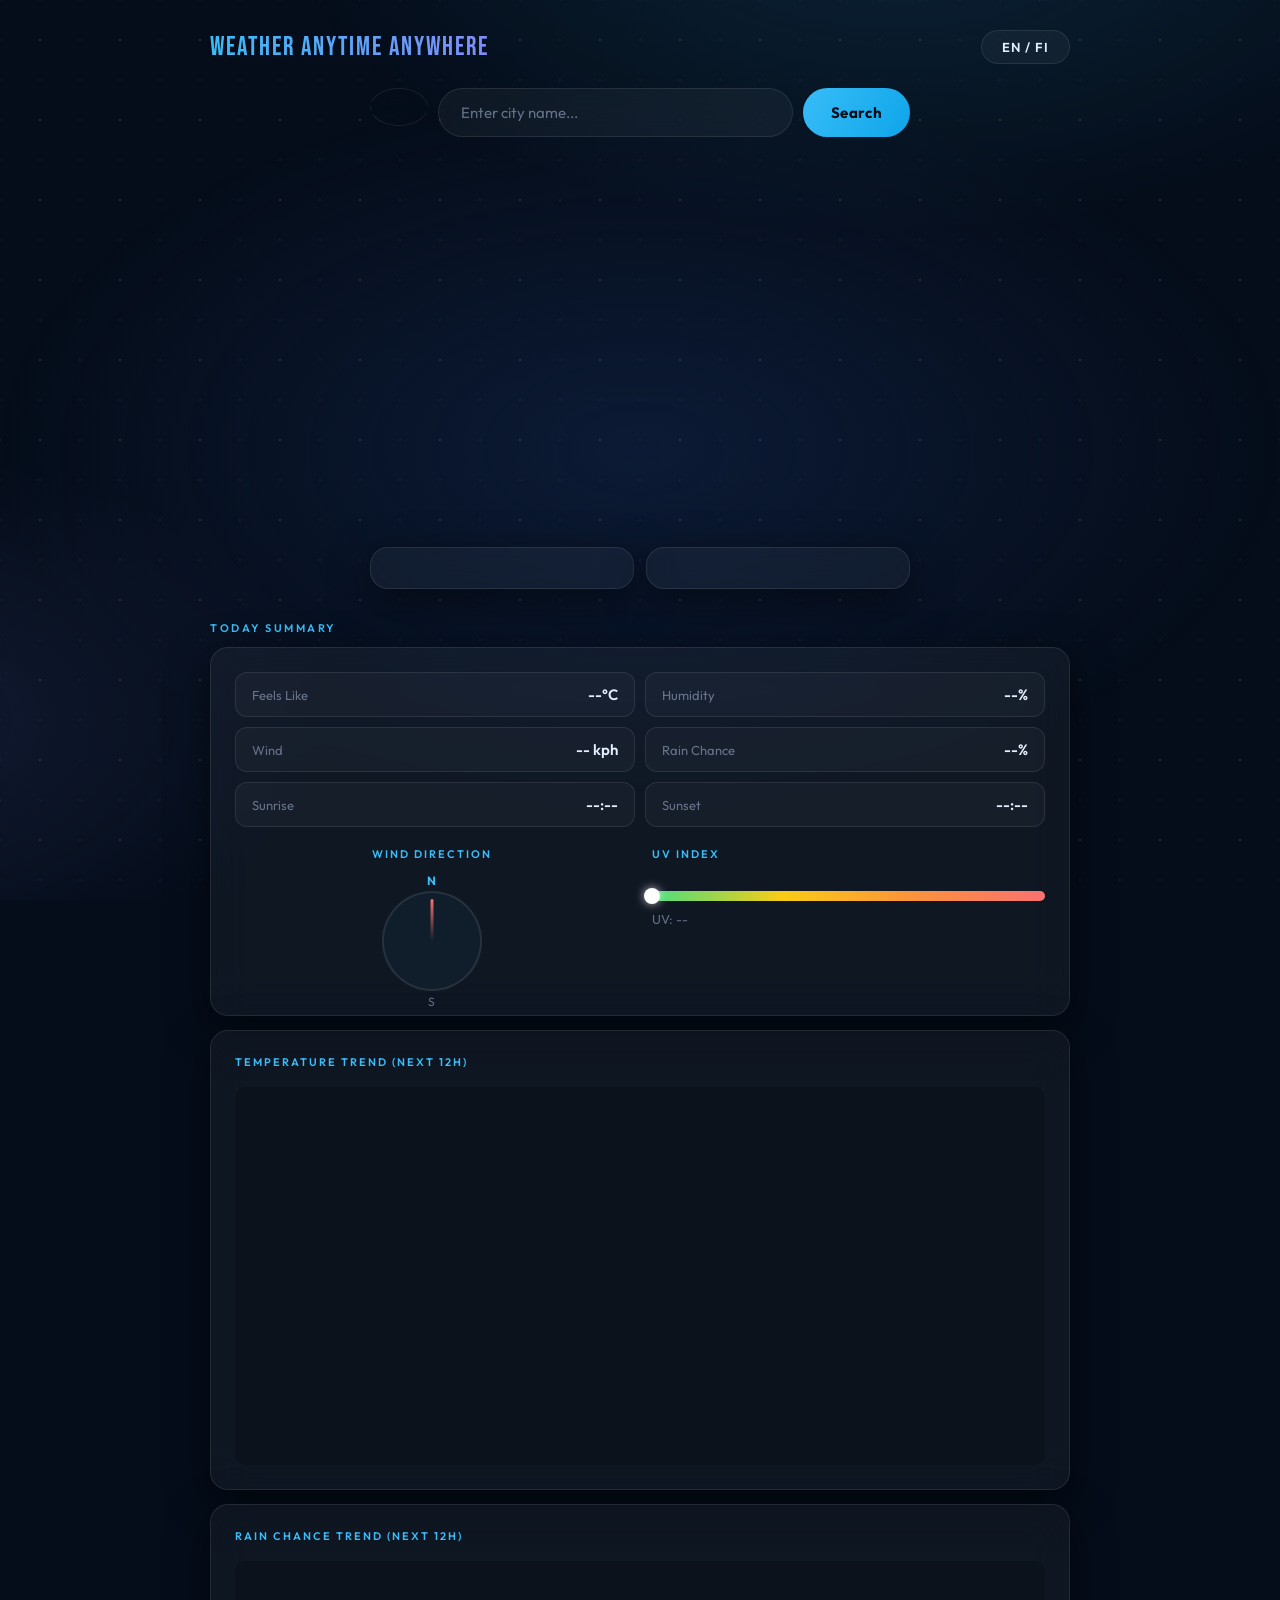
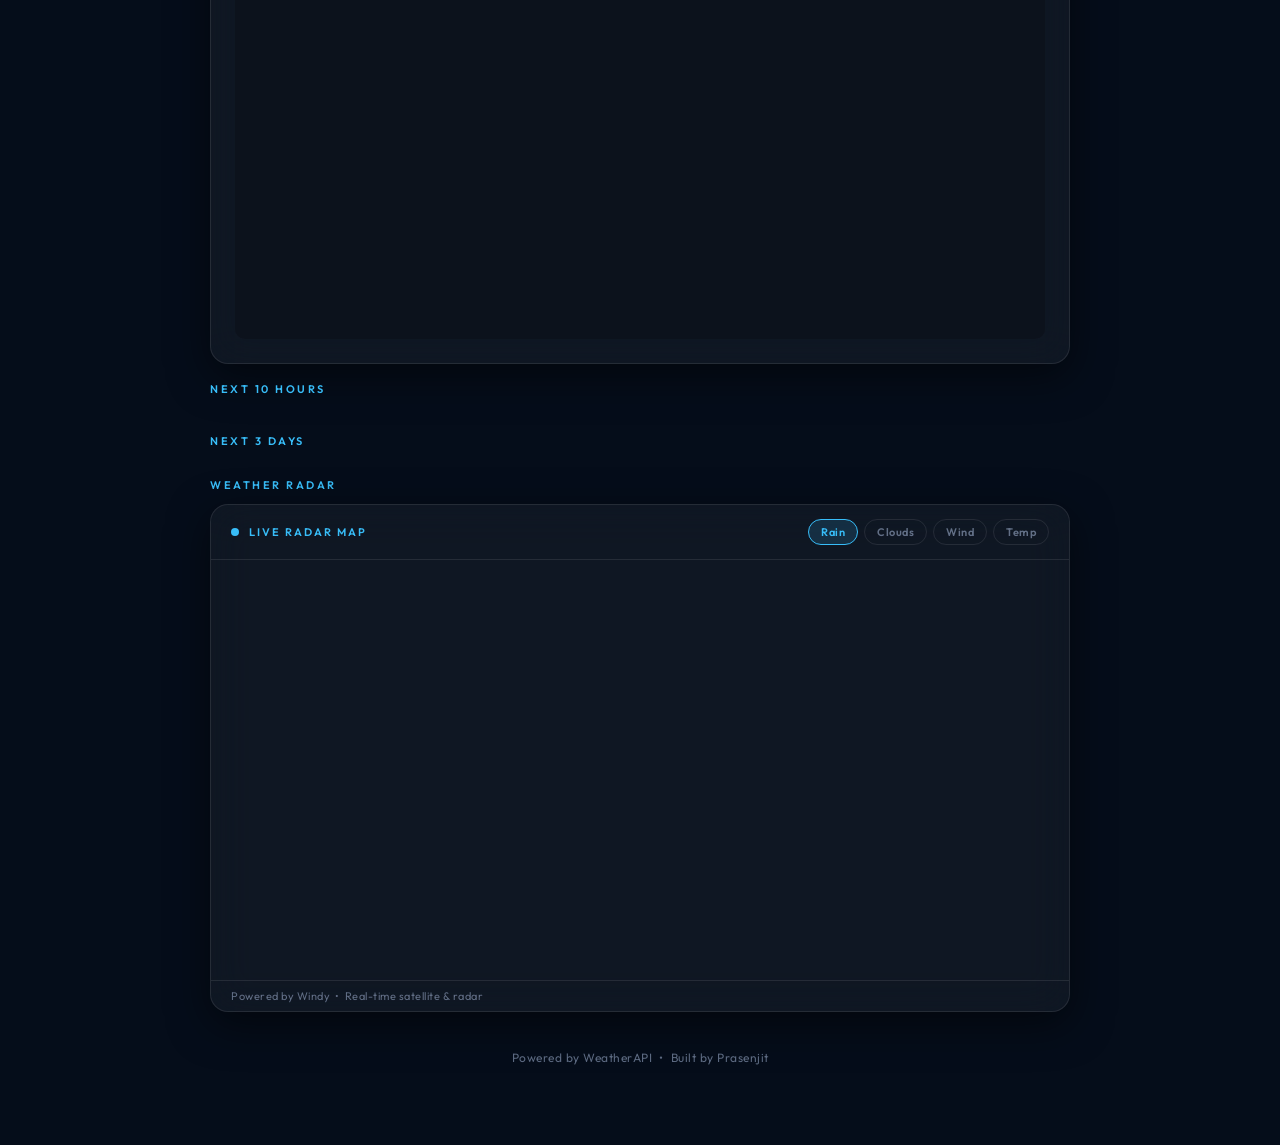
==== commit 77cd1b6f: "Project files for Weather Anytime Anywhere" ====
--- a/index.html
+++ b/index.html
@@ -1,514 +1,589 @@
-<!DOCTYPE html>
-<html lang="en">
-<head>
-    <meta charset="UTF-8">
-    <meta name="viewport" content="width=device-width, initial-scale=1.0">
-    <title>Suomi Challenge | Nordic Edition</title>
-    <script src="questions_bilingual.js"></script>
-    <link rel="stylesheet" href="quiz.css">
-</head>
-<body>
-
-<!-- ─── ATMOSPHERIC BACKGROUND ─── -->
-<div class="bg-layer">
-    <div class="aurora"></div>
-
-    <!-- SVG COLLAGE: Finnish imagery, very faint -->
-    <svg class="bg-svg" viewBox="0 0 1440 900" xmlns="http://www.w3.org/2000/svg" fill="white">
-
-        <!-- Finnish Cross (flag motif), top-left -->
-        <g transform="translate(60,40) scale(1.2)" opacity="0.9">
-            <rect x="0" y="70" width="280" height="50" rx="4"/>
-            <rect x="90" y="0" width="50" height="200" rx="4"/>
-        </g>
-
-        <!-- Aurora wavy lines, top area -->
-        <g opacity="0.6" stroke="white" fill="none" stroke-width="2">
-            <path d="M 0 120 Q 200 80 400 130 Q 600 175 800 120 Q 1000 65 1200 115 Q 1320 140 1440 105"/>
-            <path d="M 0 145 Q 180 100 380 155 Q 580 200 780 145 Q 980 90 1180 140 Q 1310 165 1440 130" opacity="0.5"/>
-            <path d="M 0 165 Q 220 125 420 170 Q 620 210 820 162 Q 1020 108 1220 158 Q 1340 183 1440 150" opacity="0.3"/>
-        </g>
-
-        <!-- Pine tree forest, bottom-left -->
-        <g transform="translate(0, 580)" opacity="0.9">
-            <!-- tree 1 -->
-            <polygon points="60,0 30,60 90,60"/>
-            <polygon points="60,35 22,95 98,95"/>
-            <polygon points="60,65 15,130 105,130"/>
-            <rect x="52" y="130" width="16" height="30" rx="2"/>
-            <!-- tree 2 -->
-            <polygon points="140,20 110,80 170,80"/>
-            <polygon points="140,55 102,115 178,115"/>
-            <polygon points="140,85 95,150 185,150"/>
-            <rect x="132" y="150" width="16" height="28" rx="2"/>
-            <!-- tree 3 small -->
-            <polygon points="210,50 188,100 232,100"/>
-            <polygon points="210,78 182,128 238,128"/>
-            <rect x="203" y="128" width="14" height="24" rx="2"/>
-            <!-- tree 4 -->
-            <polygon points="-20,30 -48,88 8,88"/>
-            <polygon points="-20,62 -55,122 15,122"/>
-            <rect x="-27" y="122" width="14" height="26" rx="2"/>
-        </g>
-
-        <!-- Pine tree forest, bottom-right -->
-        <g transform="translate(1200, 600)" opacity="0.9">
-            <polygon points="60,0 30,60 90,60"/>
-            <polygon points="60,35 22,95 98,95"/>
-            <polygon points="60,65 15,130 105,130"/>
-            <rect x="52" y="130" width="16" height="30" rx="2"/>
-            <polygon points="150,15 120,75 180,75"/>
-            <polygon points="150,48 112,108 188,108"/>
-            <polygon points="150,78 105,143 195,143"/>
-            <rect x="142" y="143" width="16" height="28" rx="2"/>
-            <polygon points="240,40 215,95 265,95"/>
-            <polygon points="240,68 210,118 270,118"/>
-            <rect x="233" y="118" width="14" height="24" rx="2"/>
-        </g>
-
-        <!-- Reindeer silhouette, right side -->
-        <g transform="translate(1190, 200) scale(0.9)" opacity="0.85">
-            <!-- body -->
-            <ellipse cx="80" cy="95" rx="55" ry="30"/>
-            <!-- neck -->
-            <ellipse cx="125" cy="72" rx="18" ry="25" transform="rotate(-20,125,72)"/>
-            <!-- head -->
-            <ellipse cx="148" cy="52" rx="20" ry="15"/>
-            <!-- snout -->
-            <ellipse cx="165" cy="57" rx="10" ry="7"/>
-            <!-- ear -->
-            <ellipse cx="140" cy="38" rx="8" ry="5" transform="rotate(-30,140,38)"/>
-            <!-- antlers left -->
-            <line x1="148" y1="37" x2="148" y2="5" stroke="white" stroke-width="4" fill="none"/>
-            <line x1="148" y1="20" x2="132" y2="8" stroke="white" stroke-width="3" fill="none"/>
-            <line x1="148" y1="12" x2="160" y2="2" stroke="white" stroke-width="3" fill="none"/>
-            <line x1="132" y1="8" x2="122" y2="0" stroke="white" stroke-width="2" fill="none"/>
-            <!-- eye -->
-            <circle cx="157" cy="50" r="3" fill="#0a1520"/>
-            <!-- legs -->
-            <rect x="48" y="118" width="10" height="40" rx="4"/>
-            <rect x="68" y="118" width="10" height="45" rx="4"/>
-            <rect x="94" y="118" width="10" height="42" rx="4"/>
-            <rect x="114" y="118" width="10" height="38" rx="4"/>
-            <!-- tail -->
-            <ellipse cx="27" cy="88" rx="10" ry="6" transform="rotate(20,27,88)"/>
-        </g>
-
-        <!-- Snowflakes scattered -->
-        <!-- Snowflake macro at top-right -->
-        <g transform="translate(1340, 55) scale(1.1)" opacity="0.7">
-            <line x1="0" y1="-38" x2="0" y2="38" stroke="white" stroke-width="3" fill="none"/>
-            <line x1="-38" y1="0" x2="38" y2="0" stroke="white" stroke-width="3" fill="none"/>
-            <line x1="-27" y1="-27" x2="27" y2="27" stroke="white" stroke-width="3" fill="none"/>
-            <line x1="27" y1="-27" x2="-27" y2="27" stroke="white" stroke-width="3" fill="none"/>
-            <line x1="0" y1="-38" x2="-8" y2="-24" stroke="white" stroke-width="2" fill="none"/>
-            <line x1="0" y1="-38" x2="8" y2="-24" stroke="white" stroke-width="2" fill="none"/>
-            <line x1="38" y1="0" x2="24" y2="-8" stroke="white" stroke-width="2" fill="none"/>
-            <line x1="38" y1="0" x2="24" y2="8" stroke="white" stroke-width="2" fill="none"/>
-            <line x1="0" y1="38" x2="-8" y2="24" stroke="white" stroke-width="2" fill="none"/>
-            <line x1="0" y1="38" x2="8" y2="24" stroke="white" stroke-width="2" fill="none"/>
-            <line x1="-38" y1="0" x2="-24" y2="-8" stroke="white" stroke-width="2" fill="none"/>
-            <line x1="-38" y1="0" x2="-24" y2="8" stroke="white" stroke-width="2" fill="none"/>
-        </g>
-
-        <!-- Small snowflakes -->
-        <g transform="translate(320, 200) scale(0.45)" opacity="0.6">
-            <line x1="0" y1="-38" x2="0" y2="38" stroke="white" stroke-width="3" fill="none"/>
-            <line x1="-38" y1="0" x2="38" y2="0" stroke="white" stroke-width="3" fill="none"/>
-            <line x1="-27" y1="-27" x2="27" y2="27" stroke="white" stroke-width="3" fill="none"/>
-            <line x1="27" y1="-27" x2="-27" y2="27" stroke="white" stroke-width="3" fill="none"/>
-        </g>
-        <g transform="translate(700, 80) scale(0.35)" opacity="0.5">
-            <line x1="0" y1="-38" x2="0" y2="38" stroke="white" stroke-width="3" fill="none"/>
-            <line x1="-38" y1="0" x2="38" y2="0" stroke="white" stroke-width="3" fill="none"/>
-            <line x1="-27" y1="-27" x2="27" y2="27" stroke="white" stroke-width="3" fill="none"/>
-            <line x1="27" y1="-27" x2="-27" y2="27" stroke="white" stroke-width="3" fill="none"/>
-        </g>
-        <g transform="translate(900, 750) scale(0.4)" opacity="0.5">
-            <line x1="0" y1="-38" x2="0" y2="38" stroke="white" stroke-width="3" fill="none"/>
-            <line x1="-38" y1="0" x2="38" y2="0" stroke="white" stroke-width="3" fill="none"/>
-            <line x1="-27" y1="-27" x2="27" y2="27" stroke="white" stroke-width="3" fill="none"/>
-            <line x1="27" y1="-27" x2="-27" y2="27" stroke="white" stroke-width="3" fill="none"/>
-        </g>
-        <g transform="translate(1100, 500) scale(0.3)" opacity="0.4">
-            <line x1="0" y1="-38" x2="0" y2="38" stroke="white" stroke-width="3" fill="none"/>
-            <line x1="-38" y1="0" x2="38" y2="0" stroke="white" stroke-width="3" fill="none"/>
-            <line x1="-27" y1="-27" x2="27" y2="27" stroke="white" stroke-width="3" fill="none"/>
-            <line x1="27" y1="-27" x2="-27" y2="27" stroke="white" stroke-width="3" fill="none"/>
-        </g>
-        <g transform="translate(200, 700) scale(0.38)" opacity="0.45">
-            <line x1="0" y1="-38" x2="0" y2="38" stroke="white" stroke-width="3" fill="none"/>
-            <line x1="-38" y1="0" x2="38" y2="0" stroke="white" stroke-width="3" fill="none"/>
-            <line x1="-27" y1="-27" x2="27" y2="27" stroke="white" stroke-width="3" fill="none"/>
-            <line x1="27" y1="-27" x2="-27" y2="27" stroke="white" stroke-width="3" fill="none"/>
-        </g>
-
-        <!-- Birch tree trunks, left-center -->
-        <g transform="translate(30, 200)" opacity="0.9" stroke="white" stroke-width="2.5" fill="white">
-            <!-- birch 1 -->
-            <rect x="0" y="0" width="12" height="300" rx="5"/>
-            <ellipse cx="6" cy="50" rx="16" ry="4" opacity="0.4"/>
-            <ellipse cx="6" cy="110" rx="14" ry="4" opacity="0.4"/>
-            <ellipse cx="6" cy="180" rx="16" ry="4" opacity="0.4"/>
-            <ellipse cx="6" cy="250" rx="13" ry="4" opacity="0.4"/>
-            <!-- birch 2 -->
-            <rect x="28" y="30" width="10" height="270" rx="4"/>
-            <ellipse cx="33" cy="80" rx="13" ry="3.5" opacity="0.4"/>
-            <ellipse cx="33" cy="155" rx="12" ry="3.5" opacity="0.4"/>
-            <ellipse cx="33" cy="220" rx="14" ry="3.5" opacity="0.4"/>
-        </g>
-
-        <!-- Lake/water horizon line, center bottom -->
-        <g transform="translate(350, 820)" opacity="0.5" stroke="white" fill="none" stroke-width="1.5">
-            <line x1="0" y1="0" x2="740" y2="0"/>
-            <path d="M 0 20 Q 185 8 370 20 Q 555 32 740 20" stroke-width="1"/>
-            <path d="M 0 38 Q 185 28 370 38 Q 555 48 740 38" stroke-width="0.8" opacity="0.6"/>
-        </g>
-
-        <!-- Sauna steam wisps, top-center -->
-        <g transform="translate(600, 30)" opacity="0.35" stroke="white" fill="none" stroke-width="2">
-            <path d="M 0 60 Q -12 40 0 20 Q 12 0 0 -20"/>
-            <path d="M 25 60 Q 13 38 25 18 Q 37 -2 25 -22"/>
-            <path d="M 50 60 Q 38 40 50 20 Q 62 0 50 -20"/>
-        </g>
-
-        <!-- Compass rose, top-center (subtle) -->
-        <g transform="translate(720, 20) scale(0.6)" opacity="0.5">
-            <line x1="0" y1="-50" x2="0" y2="50" stroke="white" stroke-width="2" fill="none"/>
-            <line x1="-50" y1="0" x2="50" y2="0" stroke="white" stroke-width="2" fill="none"/>
-            <polygon points="0,-50 -7,-20 7,-20" fill="white"/>
-            <polygon points="0,50 -7,20 7,20" fill="white" opacity="0.5"/>
-            <polygon points="-50,0 -20,-7 -20,7" fill="white" opacity="0.5"/>
-            <polygon points="50,0 20,-7 20,7" fill="white" opacity="0.5"/>
-            <circle cx="0" cy="0" r="8" fill="none" stroke="white" stroke-width="1.5"/>
-            <text x="-4" y="-55" font-size="18" fill="white" font-family="serif">N</text>
-        </g>
-
-        <!-- Bear silhouette, lower left -->
-        <g transform="translate(55, 650) scale(0.55)" opacity="0.85">
-            <!-- body -->
-            <ellipse cx="80" cy="80" rx="65" ry="50"/>
-            <!-- head -->
-            <circle cx="155" cy="55" r="38"/>
-            <!-- snout -->
-            <ellipse cx="185" cy="65" rx="18" ry="14"/>
-            <!-- ears -->
-            <circle cx="140" cy="22" r="14"/>
-            <circle cx="168" cy="20" r="14"/>
-            <!-- eye -->
-            <circle cx="165" cy="52" r="5" fill="#0a1520"/>
-            <!-- nose -->
-            <ellipse cx="192" cy="62" rx="7" ry="5" fill="#0a1520"/>
-            <!-- legs -->
-            <ellipse cx="40" cy="130" rx="18" ry="12" transform="rotate(-10,40,130)"/>
-            <ellipse cx="75" cy="135" rx="18" ry="12" transform="rotate(5,75,135)"/>
-            <ellipse cx="110" cy="133" rx="18" ry="12" transform="rotate(-5,110,133)"/>
-            <ellipse cx="142" cy="128" rx="16" ry="11" transform="rotate(10,142,128)"/>
-            <!-- tail -->
-            <circle cx="18" cy="80" r="10"/>
-        </g>
-
-    </svg>
-</div>
-
-<!-- ─── QUIZ CARD ─── -->
-<div class="card">
-
-    <!-- Language Toggle -->
-    <div class="lang-toggle-wrap">
-        <span class="lang-label lang-active" id="lbl-en">EN</span>
-        <label class="lang-switch">
-            <input type="checkbox" id="lang-toggle" onchange="setLang(this.checked)">
-            <span class="lang-slider"><span class="lang-knob"></span></span>
-        </label>
-        <span class="lang-label" id="lbl-fi">FI</span>
-    </div>
-
-    <!-- Start Screen -->
-    <div id="start-screen">
-        <span class="flag-emoji">🇫🇮</span>
-        <h1 data-en="Suomi Challenge" data-fi="Suomi-haaste">Suomi Challenge</h1>
-        <p class="subtitle" data-en="Nordic Edition · Trivia" data-fi="Pohjoismainen painos · Tietovisa">Nordic Edition · Trivia</p>
-        <div class="nordic-divider"><span data-en="choose difficulty" data-fi="valitse vaikeustaso">choose difficulty</span></div>
-        <button class="difficulty-btn" onclick="init('easy')"   data-en="🦌 &nbsp; Easy — Poro"    data-fi="🦌 &nbsp; Helppo — Poro">🦌 &nbsp; Easy — Poro</button>
-        <button class="difficulty-btn" onclick="init('medium')" data-en="🌲 &nbsp; Medium — Forest" data-fi="🌲 &nbsp; Keskitaso — Metsä">🌲 &nbsp; Medium — Forest</button>
-        <button class="difficulty-btn" onclick="init('hard')"   data-en="❄️ &nbsp; Hard — Sisu"   data-fi="❄️ &nbsp; Vaikea — Sisu">❄️ &nbsp; Hard — Sisu</button>
-    </div>
-
-    <!-- Quiz Screen -->
-    <div id="quiz-screen" class="hidden">
-        <div id="progress-container"><div id="progress-fill"></div></div>
-        <div id="q-text"></div>
-        <div id="options"></div>
-    </div>
-
-    <!-- Result Screen -->
-    <div id="result-screen" class="hidden">
-        <div class="badge" id="grade-badge"></div>
-        <h1 id="score-title" style="font-size:3rem;margin:10px 0;"></h1>
-        <p id="grade-msg" style="margin-bottom:20px;"></p>
-
-        <!-- Player name banner -->
-        <div class="player-name-banner" id="player-name-banner"></div>
-
-        <!-- Leaderboard -->
-        <div class="lb-wrap">
-            <div class="lb-tabs">
-                <button class="lb-tab active" onclick="showTab('top')"    id="tab-top"    data-en="🏆 Top 10"  data-fi="🏆 Top 10">🏆 Top 10</button>
-                <button class="lb-tab"        onclick="showTab('recent')" id="tab-recent" data-en="🕐 Recent"  data-fi="🕐 Viimeisimmät">🕐 Recent</button>
-            </div>
-            <div id="lb-top"    class="lb-list"></div>
-            <div id="lb-recent" class="lb-list hidden"></div>
-        </div>
-
-        <!-- Answer review -->
-        <div id="review-list"></div>
-
-        <button class="difficulty-btn restart-btn" onclick="restart()"
-            data-en="↺ &nbsp; Restart Challenge"
-            data-fi="↺ &nbsp; Aloita uudelleen">↺ &nbsp; Restart Challenge</button>
-    </div>
-
-</div>
-
-<script>
-// ── State ──
-var lang = 'en';
-var activeQ = [], idx = 0, score = 0, logs = [];
-var currentDiff = 'easy';
-var playerName = '';
-
-// ── Finnish name generator ──
-var FI_ADJECTIVES = ['Brave','Bold','Quiet','Fierce','Calm','Swift','Frost','Dark','Wild','Lone',
-    'Silent','Mighty','Ancient','Frozen','Mystic','Sturdy','Noble','Fearless','Iron','Golden'];
-var FI_NOUNS = ['Poro','Karhu','Susi','Kotka','Hirvi','Kettu','Orava','Joutsen','Hauki','Ahma',
-    'Ilves','Majava','Peura','Siili','Pöllö','Hanhi','Lohi','Kuha','Naali','Saukko'];
-
-function randomFinnishName() {
-    var adj  = FI_ADJECTIVES[Math.floor(Math.random() * FI_ADJECTIVES.length)];
-    var noun = FI_NOUNS[Math.floor(Math.random() * FI_NOUNS.length)];
-    return adj + ' ' + noun;
-}
-
-// ── Leaderboard storage (localStorage) ──
-var LB_KEY_TOP    = 'suomi_lb_top';
-var LB_KEY_RECENT = 'suomi_lb_recent';
-
-function lbLoad(key) {
-    try { return JSON.parse(localStorage.getItem(key)) || []; }
-    catch(e) { return []; }
-}
-
-function lbSave(key, data) {
-    try { localStorage.setItem(key, JSON.stringify(data)); } catch(e) {}
-}
-
-function lbRecord(name, score, diff) {
-    var ts = Date.now();
-    var entry = { name: name, score: score, diff: diff, ts: ts };
-
-    // Top 10: sorted by score desc, keep best 10
-    var top = lbLoad(LB_KEY_TOP);
-    top.push(entry);
-    top.sort(function(a,b){ return b.score - a.score || b.ts - a.ts; });
-    top = top.slice(0, 10);
-    lbSave(LB_KEY_TOP, top);
-
-    // Recent 20: newest first
-    var recent = lbLoad(LB_KEY_RECENT);
-    recent.unshift(entry);
-    recent = recent.slice(0, 20);
-    lbSave(LB_KEY_RECENT, recent);
-}
-
-function diffLabel(d) {
-    var map = { easy: '🦌', medium: '🌲', hard: '❄️' };
-    return map[d] || d;
-}
-
-function renderLeaderboard() {
-    var top    = lbLoad(LB_KEY_TOP);
-    var recent = lbLoad(LB_KEY_RECENT);
-
-    // ── Top 10 ──
-    var topEl = document.getElementById('lb-top');
-    if (!top.length) {
-        topEl.innerHTML = '<div class="lb-empty">No scores yet — be the first!</div>';
-    } else {
-        topEl.innerHTML = top.map(function(e, i) {
-            var medal = i === 0 ? '🥇' : i === 1 ? '🥈' : i === 2 ? '🥉' : (i+1)+'.';
-            var isMe  = (e.name === playerName && e.score === score);
-            return '<div class="lb-row' + (isMe ? ' lb-me' : '') + '">'
-                + '<span class="lb-rank">' + medal + '</span>'
-                + '<span class="lb-name">' + e.name + '</span>'
-                + '<span class="lb-diff">' + diffLabel(e.diff) + '</span>'
-                + '<span class="lb-score">' + e.score + '/10</span>'
-                + '</div>';
-        }).join('');
-    }
-
-    // ── Recent 20 ──
-    var recEl = document.getElementById('lb-recent');
-    if (!recent.length) {
-        recEl.innerHTML = '<div class="lb-empty">No games played yet!</div>';
-    } else {
-        recEl.innerHTML = recent.map(function(e) {
-            var d   = new Date(e.ts);
-            var time = d.toLocaleDateString() + ' ' + d.toLocaleTimeString([], {hour:'2-digit',minute:'2-digit'});
-            var isMe = (e.name === playerName && e.score === score);
-            return '<div class="lb-row' + (isMe ? ' lb-me' : '') + '">'
-                + '<span class="lb-name">' + e.name + '</span>'
-                + '<span class="lb-diff">' + diffLabel(e.diff) + '</span>'
-                + '<span class="lb-score">' + e.score + '/10</span>'
-                + '<span class="lb-time">' + time + '</span>'
-                + '</div>';
-        }).join('');
-    }
-}
-
-function showTab(tab) {
-    document.getElementById('lb-top').classList.toggle('hidden', tab !== 'top');
-    document.getElementById('lb-recent').classList.toggle('hidden', tab !== 'recent');
-    document.getElementById('tab-top').classList.toggle('active', tab === 'top');
-    document.getElementById('tab-recent').classList.toggle('active', tab === 'recent');
-}
-
-// ── Grade labels & messages ──
-var GRADES = {
-    en: {
-        sisu:  { badge: 'Sisu Master',    msg: 'Flawless. You are practically Finnish.' },
-        great: { badge: 'Awesome',        msg: 'Well done! You have a great grasp of the culture.' },
-        ok:    { badge: 'Forest Wanderer',msg: "You're getting there. A bit more study is needed." },
-        poro:  { badge: 'Poro Level',     msg: "Don't worry, the tundra is a big place. Try again." }
-    },
-    fi: {
-        sisu:  { badge: 'Sisu-mestari',   msg: 'Täydellinen! Olet käytännössä suomalainen.' },
-        great: { badge: 'Loistava',       msg: 'Hienoa! Sinulla on hyvä käsitys kulttuurista.' },
-        ok:    { badge: 'Metsän kulkija', msg: 'Olet matkalla. Tarvitset hieman lisää opiskelua.' },
-        poro:  { badge: 'Porotaso',       msg: 'Älä huoli, tunturi on suuri paikka. Yritä uudelleen!' }
-    }
-};
-
-var DIFF_LABELS = {
-    en: { choose:'choose difficulty', easy:'🦌 &nbsp; Easy — Poro', medium:'🌲 &nbsp; Medium — Forest', hard:'❄️ &nbsp; Hard — Sisu', restart:'↺ &nbsp; Restart Challenge', correct:'Correct:' },
-    fi: { choose:'valitse vaikeustaso', easy:'🦌 &nbsp; Helppo — Poro', medium:'🌲 &nbsp; Keskitaso — Metsä', hard:'❄️ &nbsp; Vaikea — Sisu', restart:'↺ &nbsp; Aloita uudelleen', correct:'Oikea:' }
-};
-
-// ── Helpers ──
-function shuffle(a) {
-    for (var i = a.length-1; i > 0; i--) {
-        var j = Math.floor(Math.random()*(i+1));
-        var t = a[i]; a[i] = a[j]; a[j] = t;
-    }
-}
-
-// ── Language ──
-function applyLangToUI() {
-    var isFi = (lang === 'fi');
-    document.getElementById('lbl-en').classList.toggle('lang-active', !isFi);
-    document.getElementById('lbl-fi').classList.toggle('lang-active', isFi);
-    document.getElementById('lang-toggle').checked = isFi;
-    document.querySelectorAll('[data-en]').forEach(function(el) {
-        el.innerHTML = el.getAttribute('data-' + lang);
-    });
-}
-
-function setLang(isFi) {
-    lang = isFi ? 'fi' : 'en';
-    applyLangToUI();
-}
-
-// ── Restart ──
-function restart() {
-    activeQ = []; idx = 0; score = 0; logs = []; playerName = '';
-    document.getElementById('quiz-screen').classList.add('hidden');
-    document.getElementById('result-screen').classList.add('hidden');
-    document.getElementById('review-list').innerHTML = '';
-    document.getElementById('start-screen').classList.remove('hidden');
-    applyLangToUI();
-}
-
-// ── Quiz ──
-function init(lvl) {
-    currentDiff = lvl;
-    activeQ = QUESTIONS_DB[lvl].slice();
-    shuffle(activeQ);
-    activeQ = activeQ.slice(0, 10);
-    idx = 0; score = 0; logs = [];
-    document.getElementById('start-screen').classList.add('hidden');
-    document.getElementById('quiz-screen').classList.remove('hidden');
-    render();
-}
-
-function render() {
-    var raw = activeQ[idx];
-    var qText      = raw.q[lang];
-    var answers    = raw.a[lang];
-    var correctAns = answers[raw.c];
-
-    document.getElementById('progress-fill').style.width = ((idx+1)/10*100) + '%';
-    document.getElementById('q-text').innerText = qText;
-
-    var choices = answers.slice();
-    shuffle(choices);
-
-    var optDiv = document.getElementById('options');
-    optDiv.innerHTML = '';
-    choices.forEach(function(c) {
-        var btn = document.createElement('button');
-        btn.className = 'option-btn';
-        btn.innerText = c;
-        btn.onclick = function() {
-            var isWin = (c === correctAns);
-            if (isWin) score++;
-            logs.push({ q: qText, user: c, correct: correctAns, win: isWin });
-            idx++;
-            if (idx < 10) render(); else finish();
-        };
-        optDiv.appendChild(btn);
-    });
-}
-
-function finish() {
-    document.getElementById('quiz-screen').classList.add('hidden');
-    document.getElementById('result-screen').classList.remove('hidden');
-
-    var badge = document.getElementById('grade-badge');
-    var msg   = document.getElementById('grade-msg');
-    var pct   = (score / 10) * 100;
-    var g = GRADES[lang], d = DIFF_LABELS[lang];
-    if      (pct >= 90) { badge.innerText = g.sisu.badge;  msg.innerText = g.sisu.msg; }
-    else if (pct >= 70) { badge.innerText = g.great.badge; msg.innerText = g.great.msg; }
-    else if (pct >= 40) { badge.innerText = g.ok.badge;    msg.innerText = g.ok.msg; }
-    else                { badge.innerText = g.poro.badge;  msg.innerText = g.poro.msg; }
-
-    document.getElementById('score-title').innerText = score + '/10';
-
-    // Generate player name & save to leaderboard
-    playerName = randomFinnishName();
-    lbRecord(playerName, score, currentDiff);
-
-    // Show player name banner
-    var banner = document.getElementById('player-name-banner');
-    banner.innerHTML = '🎲 Playing as <strong>' + playerName + '</strong>';
-
-    // Render leaderboard (default tab: top)
-    showTab('top');
-    renderLeaderboard();
-
-    // Review list
-    var list = document.getElementById('review-list');
-    list.innerHTML = '';
-    logs.forEach(function(l) {
-        list.innerHTML += '<div class="review-item">'
-            + '<div style="margin-bottom:4px;font-weight:500;">' + l.q + '</div>'
-            + '<div class="' + (l.win ? 'correct-ans' : 'wrong-ans') + '">' + (l.win ? '✓' : '✗') + ' ' + l.user + '</div>'
-            + (!l.win ? '<div class="correct-label">' + d.correct + ' ' + l.correct + '</div>' : '')
-            + '</div>';
-    });
-
-    document.querySelector('#result-screen .restart-btn').innerHTML = d.restart;
-}
-</script>
-</body>
-</html>
+<!DOCTYPE html>
+<html lang="en">
+<head>
+<meta charset="UTF-8" />
+<meta name="viewport" content="width=device-width, initial-scale=1.0" />
+<title>Weather Anytime Anywhere</title>
+<link href="https://fonts.googleapis.com/css2?family=DM+Sans:wght@300;400;500;600&family=Bebas+Neue&family=Outfit:wght@300;400;600;700&display=swap" rel="stylesheet">
+
+  <!-- PWA -->
+  <link rel="manifest" href="manifest.json" />
+  <meta name="theme-color" content="#050d1a" />
+  <meta name="mobile-web-app-capable" content="yes" />
+  <meta name="apple-mobile-web-app-capable" content="yes" />
+  <meta name="apple-mobile-web-app-status-bar-style" content="black-translucent" />
+  <meta name="apple-mobile-web-app-title" content="WAA Weather" />
+  <link rel="apple-touch-icon" href="icon-192.png" />
+  <link rel="icon" type="image/png" sizes="192x192" href="icon-192.png" />
+  <link rel="icon" type="image/png" sizes="512x512" href="icon-512.png" />
+<style>
+  :root {
+    --bg0: #050d1a;
+    --bg1: #0a1628;
+    --bg2: #0f2040;
+    --accent: #38bdf8;
+    --accent2: #818cf8;
+    --glow: rgba(56,189,248,0.18);
+    --glass: rgba(255,255,255,0.045);
+    --border: rgba(255,255,255,0.09);
+    --text: #e2eeff;
+    --muted: rgba(200,220,255,0.45);
+    --r: 18px;
+    --shadow: 0 12px 40px rgba(0,0,0,0.5);
+  }
+  *, *::before, *::after { box-sizing: border-box; margin: 0; padding: 0; }
+
+  body {
+    min-height: 100vh;
+    background: var(--bg0);
+    font-family: 'Outfit', sans-serif;
+    color: var(--text);
+    display: flex;
+    flex-direction: column;
+    align-items: center;
+    padding: 0 16px 80px;
+    overflow-x: hidden;
+  }
+
+  /* Mesh background */
+  body::before {
+    content: '';
+    position: fixed; inset: 0; z-index: 0;
+    background:
+      radial-gradient(ellipse 80% 60% at 70% -10%, rgba(56,189,248,0.13) 0%, transparent 60%),
+      radial-gradient(ellipse 60% 50% at -10% 80%, rgba(129,140,248,0.11) 0%, transparent 60%),
+      radial-gradient(ellipse 50% 40% at 50% 50%, rgba(14,30,60,0.8) 0%, transparent 100%);
+    pointer-events: none;
+  }
+
+  /* Star dots */
+  body::after {
+    content: '';
+    position: fixed; inset: 0; z-index: 0;
+    background-image:
+      radial-gradient(circle, rgba(255,255,255,0.6) 1px, transparent 1px),
+      radial-gradient(circle, rgba(255,255,255,0.3) 1px, transparent 1px);
+    background-size: 80px 80px, 40px 40px;
+    background-position: 0 0, 20px 20px;
+    opacity: 0.18;
+    pointer-events: none;
+  }
+
+  /* ── HEADER ── */
+  .topbar {
+    width: 100%; max-width: 860px;
+    display: flex; justify-content: space-between; align-items: center;
+    padding: 30px 0 24px;
+    position: relative; z-index: 10;
+  }
+
+  .logo {
+    font-family: 'Bebas Neue', sans-serif;
+    font-size: 26px;
+    letter-spacing: 2px;
+    background: linear-gradient(90deg, var(--accent) 0%, var(--accent2) 100%);
+    -webkit-background-clip: text; -webkit-text-fill-color: transparent; background-clip: text;
+  }
+
+  #langToggle {
+    font-family: 'Outfit', sans-serif;
+    font-size: 13px; font-weight: 600;
+    padding: 8px 20px;
+    border-radius: 40px;
+    border: 1px solid var(--border);
+    background: var(--glass);
+    color: var(--text);
+    cursor: pointer;
+    backdrop-filter: blur(12px);
+    transition: all 0.2s;
+    letter-spacing: 1px;
+  }
+  #langToggle:hover { border-color: var(--accent); color: var(--accent); }
+
+  /* ── SEARCH ── */
+  .search-wrap {
+    width: 100%; max-width: 540px;
+    display: flex; gap: 10px;
+    margin-bottom: 32px;
+    position: relative; z-index: 10;
+  }
+  .search-wrap input {
+    flex: 1; padding: 14px 22px;
+    border-radius: 50px;
+    border: 1px solid var(--border);
+    background: var(--glass);
+    backdrop-filter: blur(20px);
+    color: var(--text);
+    font-family: 'Outfit', sans-serif; font-size: 15px;
+    outline: none; transition: border-color 0.2s;
+  }
+  .search-wrap input::placeholder { color: var(--muted); }
+  .search-wrap input:focus { border-color: var(--accent); }
+  .search-wrap button {
+    padding: 14px 28px; border-radius: 50px; border: none;
+    background: linear-gradient(120deg, var(--accent), #0ea5e9);
+    color: #020d1a;
+    font-family: 'Outfit', sans-serif; font-size: 15px; font-weight: 700;
+    cursor: pointer; transition: all 0.2s; white-space: nowrap;
+    letter-spacing: 0.3px;
+  }
+  .search-wrap button:hover { transform: translateY(-2px); box-shadow: 0 8px 24px rgba(56,189,248,0.4); }
+
+  /* ── LOCATION BUTTON ── */
+  #locBtn {
+    background: none; border: 1px solid var(--border);
+    border-radius: 50%; width: 38px; height: 38px;
+    display: flex; align-items: center; justify-content: center;
+    cursor: pointer; font-size: 18px; transition: all 0.2s;
+    backdrop-filter: blur(12px); flex-shrink: 0;
+  }
+  #locBtn:hover { border-color: var(--accent); background: rgba(56,189,248,0.1); }
+  #locBtn.spinning { animation: spin 1s linear infinite; }
+  @keyframes spin { to { transform: rotate(360deg); } }
+
+  /* ── AUTOCOMPLETE ── */
+  .autocomplete-wrap { position: relative; flex: 1; }
+  .autocomplete-wrap input { width: 100%; }
+
+  .suggestions {
+    position: absolute; top: calc(100% + 8px); left: 0; right: 0;
+    background: #0d1f3c;
+    border: 1px solid var(--border);
+    border-radius: 16px;
+    overflow: hidden;
+    box-shadow: 0 16px 40px rgba(0,0,0,0.6);
+    z-index: 999;
+    display: none;
+  }
+  .suggestions.open { display: block; }
+
+  .suggestion-item {
+    padding: 12px 20px;
+    font-size: 14px; cursor: pointer;
+    display: flex; flex-direction: column; gap: 2px;
+    border-bottom: 1px solid var(--border);
+    transition: background 0.15s;
+  }
+  .suggestion-item:last-child { border-bottom: none; }
+  .suggestion-item:hover, .suggestion-item.active {
+    background: rgba(56,189,248,0.12);
+  }
+  .suggestion-item .s-city { font-weight: 600; color: var(--text); }
+  .suggestion-item .s-region { font-size: 12px; color: var(--muted); }
+
+  /* ── HERO ── */
+  .hero {
+    width: 100%; max-width: 540px;
+    background: var(--glass);
+    border: 1px solid var(--border);
+    backdrop-filter: blur(28px);
+    border-radius: 28px;
+    padding: 40px 32px 32px;
+    text-align: center;
+    margin-bottom: 14px;
+    box-shadow: var(--shadow), 0 0 0 1px rgba(56,189,248,0.06) inset;
+    opacity: 0; transform: translateY(20px);
+    transition: opacity 0.6s ease, transform 0.6s ease;
+    position: relative; z-index: 5;
+  }
+  .hero.visible { opacity: 1; transform: translateY(0); }
+
+  .hero-location {
+    font-size: 15px; font-weight: 500;
+    color: var(--muted); letter-spacing: 0.5px;
+    margin-bottom: 4px;
+  }
+
+  .hero-temp {
+    font-family: 'Bebas Neue', sans-serif;
+    font-size: 108px; line-height: 1;
+    background: linear-gradient(170deg, #fff 30%, var(--accent) 100%);
+    -webkit-background-clip: text; -webkit-text-fill-color: transparent; background-clip: text;
+    letter-spacing: -2px;
+  }
+
+  .hero-condition {
+    display: flex; align-items: center; justify-content: center; gap: 10px;
+    font-size: 18px; font-weight: 400; color: var(--muted);
+    margin-top: 4px;
+  }
+
+  .hero-sub {
+    margin-top: 16px; font-size: 13px; color: var(--muted);
+    display: flex; justify-content: center; gap: 20px;
+    border-top: 1px solid var(--border); padding-top: 16px;
+  }
+  .hero-sub span { display: flex; flex-direction: column; align-items: center; gap: 2px; }
+  .hero-sub .val { font-size: 20px; font-weight: 600; color: var(--text); }
+  .hero-sub .lbl { font-size: 11px; text-transform: uppercase; letter-spacing: 1px; }
+
+  .animated-icon {
+    width: 54px; height: 54px;
+    animation: floatIcon 3s ease-in-out infinite;
+    filter: drop-shadow(0 0 12px rgba(56,189,248,0.6));
+  }
+  @keyframes floatIcon { 0%,100%{transform:translateY(0)} 50%{transform:translateY(-7px)} }
+
+  /* ── NEXT 2 HOURS ── */
+  .next2-grid {
+    width: 100%; max-width: 540px;
+    display: grid; grid-template-columns: 1fr 1fr;
+    gap: 12px; margin-bottom: 28px;
+    position: relative; z-index: 5;
+  }
+  .next2-card {
+    background: var(--glass); border: 1px solid var(--border);
+    backdrop-filter: blur(16px);
+    border-radius: var(--r); padding: 20px 16px; text-align: center;
+    box-shadow: var(--shadow);
+  }
+  .next2-card img { width: 44px; margin: 6px 0; }
+  .next2-card .n2-time { font-size: 12px; color: var(--muted); letter-spacing: 0.5px; }
+  .next2-card .n2-temp { font-family: 'Bebas Neue', sans-serif; font-size: 42px; line-height: 1; color: var(--text); }
+  .next2-card .n2-cond { font-size: 13px; color: var(--muted); margin-bottom: 8px; }
+  .next2-card .n2-sub {
+    font-size: 12px; color: var(--muted);
+    display: flex; flex-direction: column; gap: 2px;
+    border-top: 1px solid var(--border); padding-top: 8px; margin-top: 4px;
+  }
+
+  /* ── SECTION LABEL ── */
+  .sec-label {
+    font-size: 11px; font-weight: 600;
+    letter-spacing: 2.5px; text-transform: uppercase;
+    color: var(--accent);
+    width: 100%; max-width: 860px;
+    margin: 4px 0 12px;
+    position: relative; z-index: 5;
+  }
+
+  /* ── GLASS CARD ── */
+  .card {
+    width: 100%; max-width: 860px;
+    background: var(--glass); border: 1px solid var(--border);
+    backdrop-filter: blur(20px);
+    border-radius: var(--r); padding: 24px;
+    box-shadow: var(--shadow);
+    margin-bottom: 14px;
+    position: relative; z-index: 5;
+  }
+  .card-title {
+    font-size: 11px; font-weight: 600;
+    letter-spacing: 2px; text-transform: uppercase;
+    color: var(--accent); margin-bottom: 18px;
+  }
+
+  /* ── SUMMARY PILLS ── */
+  .summary-grid {
+    display: grid; grid-template-columns: 1fr 1fr; gap: 10px;
+  }
+  .sum-pill {
+    background: rgba(255,255,255,0.03); border: 1px solid var(--border);
+    border-radius: 12px; padding: 12px 16px;
+    display: flex; justify-content: space-between; align-items: center;
+  }
+  .sum-pill .sp-label { font-size: 13px; color: var(--muted); }
+  .sum-pill .sp-value { font-size: 15px; font-weight: 600; color: var(--text); }
+
+  /* ── COMPASS + UV side by side ── */
+  .extras-row { display: grid; grid-template-columns: 1fr 1fr; gap: 24px; margin-top: 20px; align-items: start; }
+
+  .compass-outer { display: flex; flex-direction: column; align-items: center; }
+  .compass-ring {
+    width: 100px; height: 100px; border-radius: 50%;
+    border: 2px solid var(--border);
+    background: rgba(56,189,248,0.04);
+    position: relative; margin-top: 12px;
+  }
+  .compass-ring::before { content:"N"; position:absolute; top:-20px; left:50%; transform:translateX(-50%); font-size:12px; font-weight:700; color:var(--accent); }
+  .compass-ring::after  { content:"S"; position:absolute; bottom:-20px; left:50%; transform:translateX(-50%); font-size:12px; color:var(--muted); }
+  .compass-needle {
+    width: 3px; height: 44%;
+    background: linear-gradient(to top, transparent, #f87171);
+    position: absolute; bottom:50%; left:50%;
+    transform-origin: bottom center;
+    transform: translateX(-50%) rotate(0deg);
+    transition: transform 0.9s cubic-bezier(0.34,1.4,0.64,1);
+    border-radius: 2px 2px 0 0;
+  }
+
+  .uv-outer { display: flex; flex-direction: column; justify-content: center; }
+  .uv-bar {
+    width: 100%; height: 10px; border-radius: 10px; margin-top: 12px;
+    background: linear-gradient(to right, #4ade80, #facc15, #fb923c, #f87171);
+    position: relative;
+  }
+  .uv-dot {
+    width: 16px; height: 16px; border-radius: 50%; background: white;
+    position: absolute; top: -3px;
+    transform: translateX(-50%);
+    transition: left 0.5s ease;
+    box-shadow: 0 0 10px rgba(255,255,255,0.7);
+  }
+  #uvText { margin-top: 10px; font-size: 13px; color: var(--muted); }
+
+  /* ── CHARTS ── */
+  canvas { width: 100%; border-radius: 10px; background: rgba(0,0,0,0.2); display: block; }
+
+  /* ── NEXT 10 HOURS ── */
+  .next10-row {
+    width: 100%; max-width: 860px;
+    display: flex; overflow-x: auto; gap: 10px;
+    padding-bottom: 8px; margin-bottom: 14px;
+    position: relative; z-index: 5;
+    scrollbar-width: thin; scrollbar-color: var(--border) transparent;
+  }
+  .next10-row::-webkit-scrollbar { height: 3px; }
+  .next10-row::-webkit-scrollbar-thumb { background: var(--border); border-radius: 3px; }
+
+  .n10-card {
+    min-width: 112px; flex-shrink: 0;
+    background: var(--glass); border: 1px solid var(--border);
+    backdrop-filter: blur(14px);
+    border-radius: 16px; padding: 16px 12px; text-align: center;
+    box-shadow: var(--shadow); transition: border-color 0.2s, transform 0.2s;
+  }
+  .n10-card:hover { border-color: var(--accent); transform: translateY(-3px); }
+  .n10-card img { width: 44px; margin: 6px 0; }
+  .n10-card .n10-time { font-size: 12px; color: var(--muted); }
+  .n10-card .n10-temp { font-family: 'Bebas Neue', sans-serif; font-size: 34px; line-height: 1.1; }
+  .n10-card .n10-cond { font-size: 12px; color: var(--muted); }
+  .n10-card .n10-sub { font-size: 11px; color: var(--muted); margin-top: 6px; border-top: 1px solid var(--border); padding-top: 6px; }
+
+  /* ── WEEKLY ── */
+  .weekly-grid {
+    width: 100%; max-width: 860px;
+    display: grid; grid-template-columns: repeat(auto-fit, minmax(108px, 1fr));
+    gap: 10px; margin-bottom: 14px;
+    position: relative; z-index: 5;
+  }
+  .day-card {
+    background: var(--glass); border: 1px solid var(--border);
+    backdrop-filter: blur(14px);
+    border-radius: 16px; padding: 16px 10px; text-align: center;
+    box-shadow: var(--shadow); transition: border-color 0.2s, transform 0.2s;
+  }
+  .day-card:hover { border-color: var(--accent2); transform: translateY(-3px); }
+  .day-card img { width: 38px; margin: 6px 0; }
+  .day-card .dc-date { font-size: 11px; color: var(--muted); }
+  .day-card .dc-cond { font-size: 12px; color: var(--muted); margin-bottom: 4px; }
+  .day-card .dc-temp { font-size: 14px; font-weight: 600; }
+  .day-card .dc-temp span { color: var(--muted); font-weight: 400; }
+
+  footer {
+    margin-top: 24px; font-size: 12px; color: var(--muted);
+    letter-spacing: 0.5px; position: relative; z-index: 5;
+  }
+
+  /* ── RADAR ── */
+  .radar-section {
+    width: 100%; max-width: 860px;
+    position: relative; z-index: 5;
+    margin-bottom: 14px;
+  }
+  .radar-card {
+    background: var(--glass); border: 1px solid var(--border);
+    backdrop-filter: blur(20px);
+    border-radius: var(--r); overflow: hidden;
+    box-shadow: var(--shadow);
+  }
+  .radar-topbar {
+    display: flex; align-items: center; justify-content: space-between;
+    padding: 14px 20px;
+    border-bottom: 1px solid var(--border);
+  }
+  .radar-title-row {
+    display: flex; align-items: center; gap: 10px;
+  }
+  .radar-live-dot {
+    width: 8px; height: 8px; border-radius: 50%;
+    background: #38bdf8;
+    animation: radarPulse 2s ease-in-out infinite;
+    flex-shrink: 0;
+  }
+  @keyframes radarPulse {
+    0%,100% { opacity: 1; box-shadow: 0 0 0 0 rgba(56,189,248,0.5); }
+    50%      { opacity: 0.6; box-shadow: 0 0 0 5px rgba(56,189,248,0); }
+  }
+  .radar-card-title {
+    font-size: 11px; font-weight: 600;
+    letter-spacing: 2px; text-transform: uppercase;
+    color: var(--accent);
+  }
+  .radar-layer-btns {
+    display: flex; gap: 6px; flex-wrap: wrap;
+  }
+  .radar-layer-btn {
+    font-size: 11px; font-weight: 600; letter-spacing: 0.5px;
+    padding: 5px 12px; border-radius: 30px;
+    border: 1px solid var(--border);
+    background: transparent;
+    color: var(--muted);
+    cursor: pointer;
+    transition: all 0.2s;
+    font-family: 'Outfit', sans-serif;
+  }
+  .radar-layer-btn:hover { border-color: var(--accent); color: var(--accent); }
+  .radar-layer-btn.active {
+    background: rgba(56,189,248,0.15);
+    border-color: var(--accent);
+    color: var(--accent);
+  }
+  .radar-iframe-wrap {
+    position: relative; width: 100%; height: 420px;
+  }
+  .radar-iframe-wrap iframe {
+    width: 100%; height: 100%;
+    border: none; display: block;
+  }
+  .radar-credit {
+    padding: 8px 20px; font-size: 11px; color: var(--muted);
+    letter-spacing: 0.5px;
+    border-top: 1px solid var(--border);
+  }
+
+  /* ── BACK TO TOP ── */
+  #bttBtn {
+    position: fixed; bottom: 28px; right: 22px;
+    width: 46px; height: 46px; border-radius: 50%;
+    border: 1px solid var(--border);
+    background: rgba(10, 22, 40, 0.85);
+    backdrop-filter: blur(14px);
+    color: var(--accent);
+    font-size: 20px;
+    display: flex; align-items: center; justify-content: center;
+    cursor: pointer;
+    z-index: 1000;
+    opacity: 0; pointer-events: none;
+    transition: opacity 0.3s, transform 0.2s, border-color 0.2s;
+    box-shadow: 0 4px 20px rgba(0,0,0,0.5);
+  }
+  #bttBtn.visible { opacity: 1; pointer-events: auto; }
+  #bttBtn:hover { border-color: var(--accent); transform: translateY(-3px); box-shadow: 0 8px 24px rgba(56,189,248,0.3); }
+  #bttBtn:active { transform: scale(0.93); }
+</style>
+</head>
+<body>
+
+<div class="topbar">
+  <div class="logo">Weather Anytime Anywhere</div>
+  <button id="langToggle" onclick="toggleLanguage()">EN / FI</button>
+</div>
+
+<div class="search-wrap">
+  <button id="locBtn" onclick="requestLocation()" title="Use my location">📍</button>
+  <div class="autocomplete-wrap">
+    <input type="text" id="cityInput" placeholder="Enter city name..."
+           autocomplete="off" onkeydown="handleSearchKey(event)" />
+    <div class="suggestions" id="suggestions"></div>
+  </div>
+  <button onclick="getWeather()">Search</button>
+</div>
+
+<div class="hero" id="heroSection">
+  <div class="hero-location" id="locationName">—</div>
+  <div class="hero-temp" id="currentTemp">--°</div>
+  <div class="hero-condition" id="currentCondition">—</div>
+  <div class="hero-sub">
+    <span><span class="val" id="heroFeels">--°C</span><span class="lbl" id="lblHeroFeels">Feels like</span></span>
+    <span><span class="val" id="heroHumidity">--%</span><span class="lbl" id="lblHeroHumidity">Humidity</span></span>
+  </div>
+</div>
+
+<div class="next2-grid">
+  <div class="next2-card" id="nextHour1"></div>
+  <div class="next2-card" id="nextHour2"></div>
+</div>
+
+<div class="sec-label" id="labelToday">Today Summary</div>
+<div class="card">
+  <div class="summary-grid">
+    <div class="sum-pill"><span class="sp-label" id="lblFeels">Feels Like</span><span class="sp-value" id="sumFeels">--°C</span></div>
+    <div class="sum-pill"><span class="sp-label" id="lblHumidity">Humidity</span><span class="sp-value" id="sumHumidity">--%</span></div>
+    <div class="sum-pill"><span class="sp-label" id="lblWind">Wind</span><span class="sp-value" id="sumWind">-- kph</span></div>
+    <div class="sum-pill"><span class="sp-label" id="lblRain">Rain Chance</span><span class="sp-value" id="sumRain">--%</span></div>
+    <div class="sum-pill"><span class="sp-label" id="lblSunrise">Sunrise</span><span class="sp-value" id="sumSunrise">--:--</span></div>
+    <div class="sum-pill"><span class="sp-label" id="lblSunset">Sunset</span><span class="sp-value" id="sumSunset">--:--</span></div>
+  </div>
+  <div class="extras-row">
+    <div class="compass-outer">
+      <div class="card-title" id="lblWindDir">Wind Direction</div>
+      <div class="compass-ring"><div class="compass-needle" id="windNeedle"></div></div>
+    </div>
+    <div class="uv-outer">
+      <div class="card-title" id="lblUV">UV Index</div>
+      <div class="uv-bar"><div class="uv-dot" id="uvPointer"></div></div>
+      <div id="uvText">UV: --</div>
+    </div>
+  </div>
+</div>
+
+<div class="card">
+  <div class="card-title" id="lblTempChart">Temperature Trend (Next 12h)</div>
+  <canvas id="tempChart" height="140"></canvas>
+</div>
+
+<div class="card">
+  <div class="card-title" id="lblRainChart">Rain Chance Trend (Next 12h)</div>
+  <canvas id="rainChart" height="140"></canvas>
+</div>
+
+<div class="sec-label" id="labelNext10">Next 10 Hours</div>
+<div class="next10-row" id="next10Scroll"></div>
+
+<div class="sec-label" id="labelWeekly">Next 3 Days</div>
+<div class="weekly-grid" id="weeklyForecast"></div>
+
+<div class="sec-label" id="labelRadar">Weather Radar</div>
+<div class="radar-section">
+  <div class="radar-card">
+    <div class="radar-topbar">
+      <div class="radar-title-row">
+        <div class="radar-live-dot"></div>
+        <div class="radar-card-title" id="lblRadarTitle">Live Radar Map</div>
+      </div>
+      <div class="radar-layer-btns">
+        <button class="radar-layer-btn active" onclick="setRadarLayer('radar',this)">Rain</button>
+        <button class="radar-layer-btn" onclick="setRadarLayer('clouds',this)">Clouds</button>
+        <button class="radar-layer-btn" onclick="setRadarLayer('wind',this)">Wind</button>
+        <button class="radar-layer-btn" onclick="setRadarLayer('temp',this)">Temp</button>
+      </div>
+    </div>
+    <div class="radar-iframe-wrap">
+      <iframe id="windyFrame"
+        src="https://embed.windy.com/embed2.html?lat=51.5&lon=0.0&detailLat=51.5&detailLon=0.0&zoom=5&level=surface&overlay=radar&product=ecmwf&menu=&message=true&marker=&calendar=now&pressure=&type=map&location=coordinates&detail=&metricWind=default&metricTemp=default&radarRange=-1"
+        allowfullscreen>
+      </iframe>
+    </div>
+    <div class="radar-credit">Powered by Windy &nbsp;•&nbsp; Real-time satellite &amp; radar</div>
+  </div>
+</div>
+
+<footer>Powered by WeatherAPI &nbsp;•&nbsp; Built by Prasenjit</footer>
+
+<button id="bttBtn" onclick="window.scrollTo({top:0,behavior:'smooth'})" aria-label="Back to top">&#8679;</button>
+
+<script src="app.js"></script>
+<script>
+  if ("serviceWorker" in navigator) {
+    window.addEventListener("load", () => {
+      navigator.serviceWorker.register("./sw.js")
+        .then(reg => {
+          console.log("SW registered:", reg.scope);
+          // Force new SW to take over immediately
+          reg.addEventListener("updatefound", () => {
+            const newSW = reg.installing;
+            newSW.addEventListener("statechange", () => {
+              if (newSW.state === "installed" && navigator.serviceWorker.controller) {
+                newSW.postMessage({ type: "SKIP_WAITING" });
+                window.location.reload();
+              }
+            });
+          });
+        })
+        .catch(e => console.warn("SW failed:", e));
+    });
+  }
+</script>
+</body>
+</html>
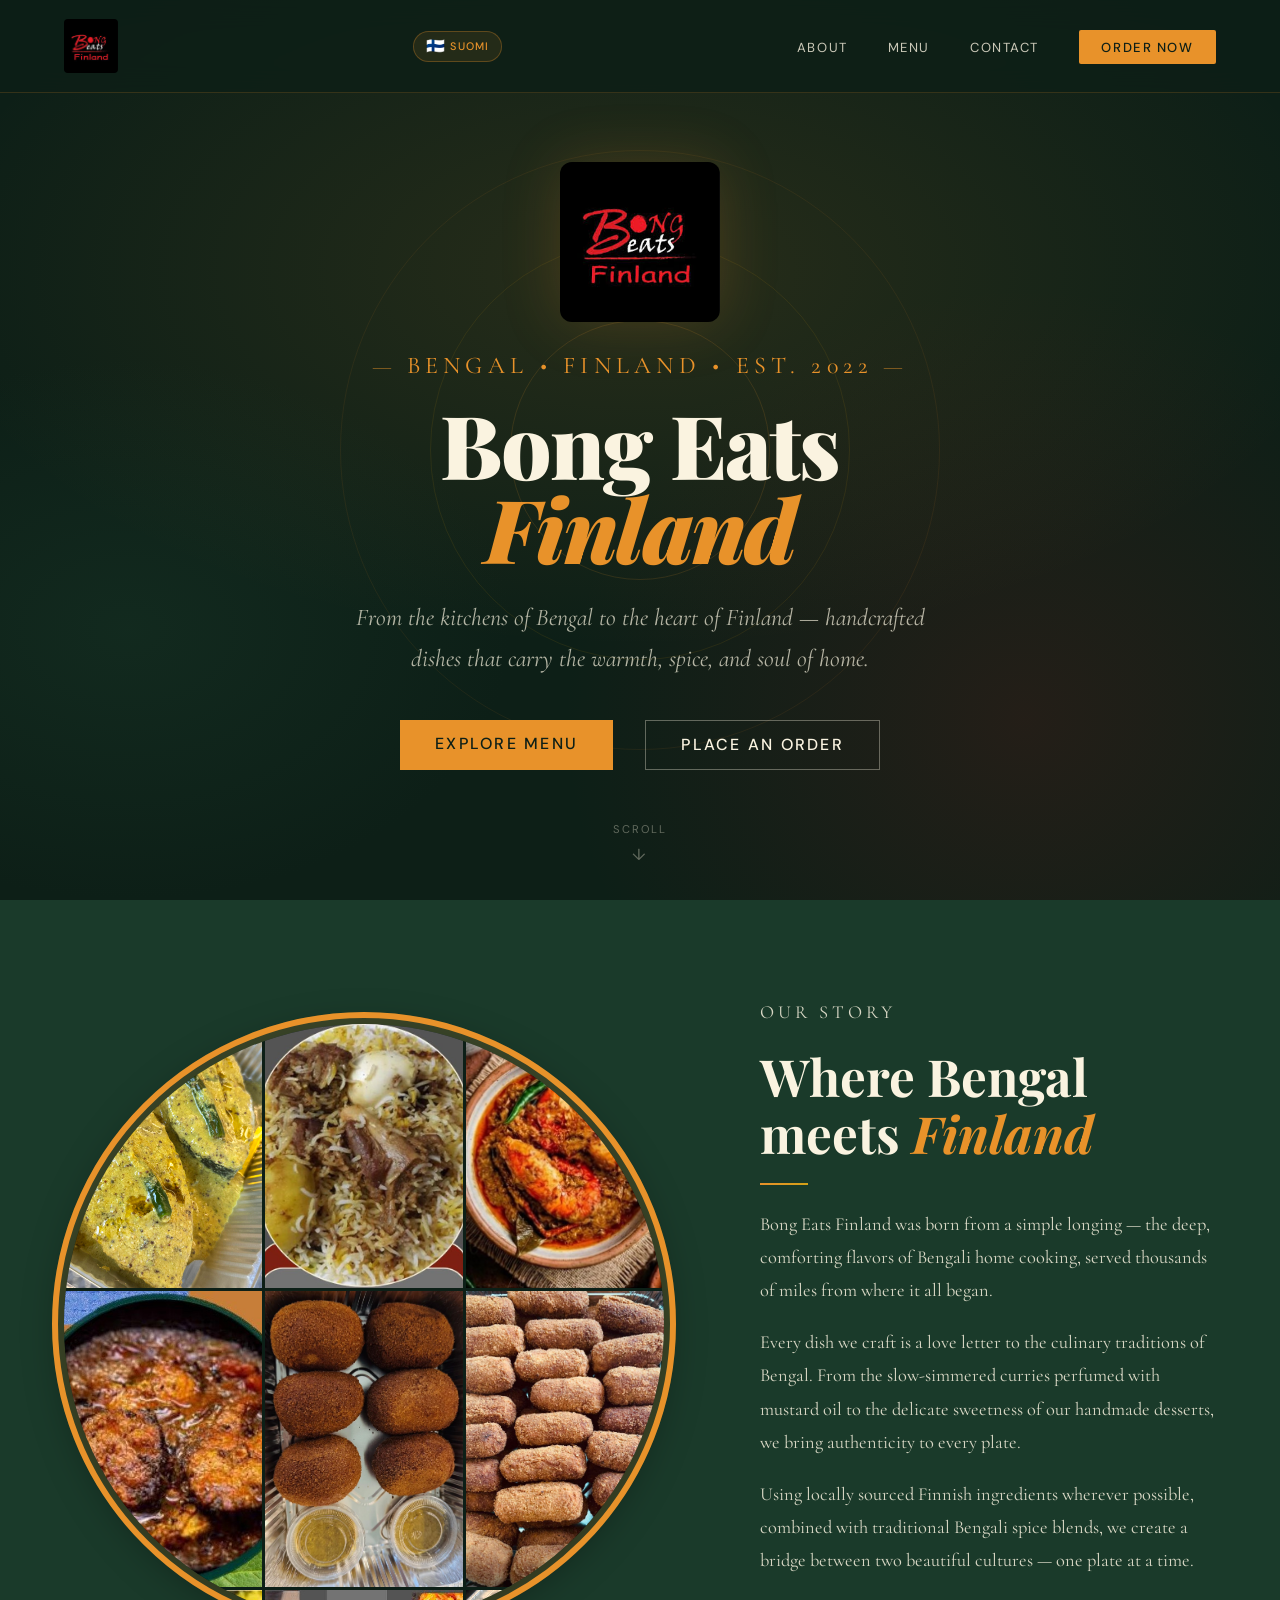
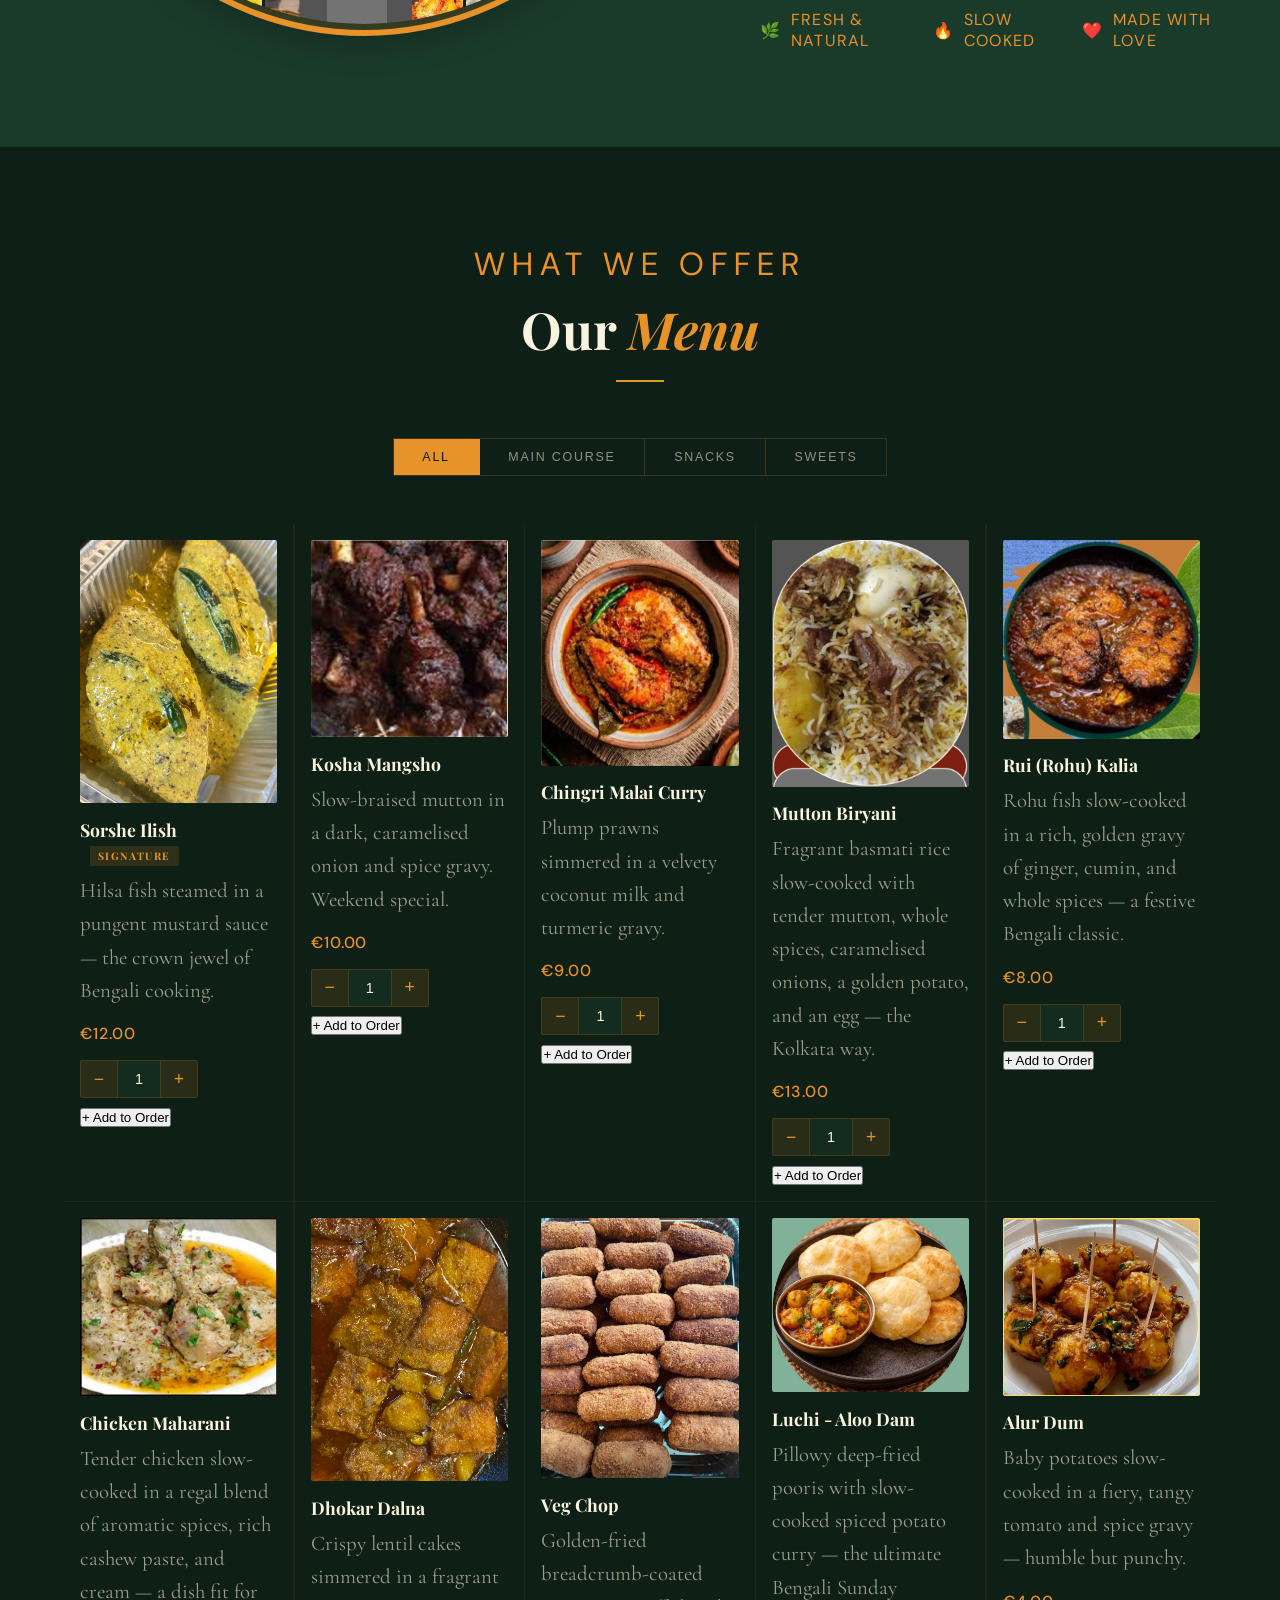
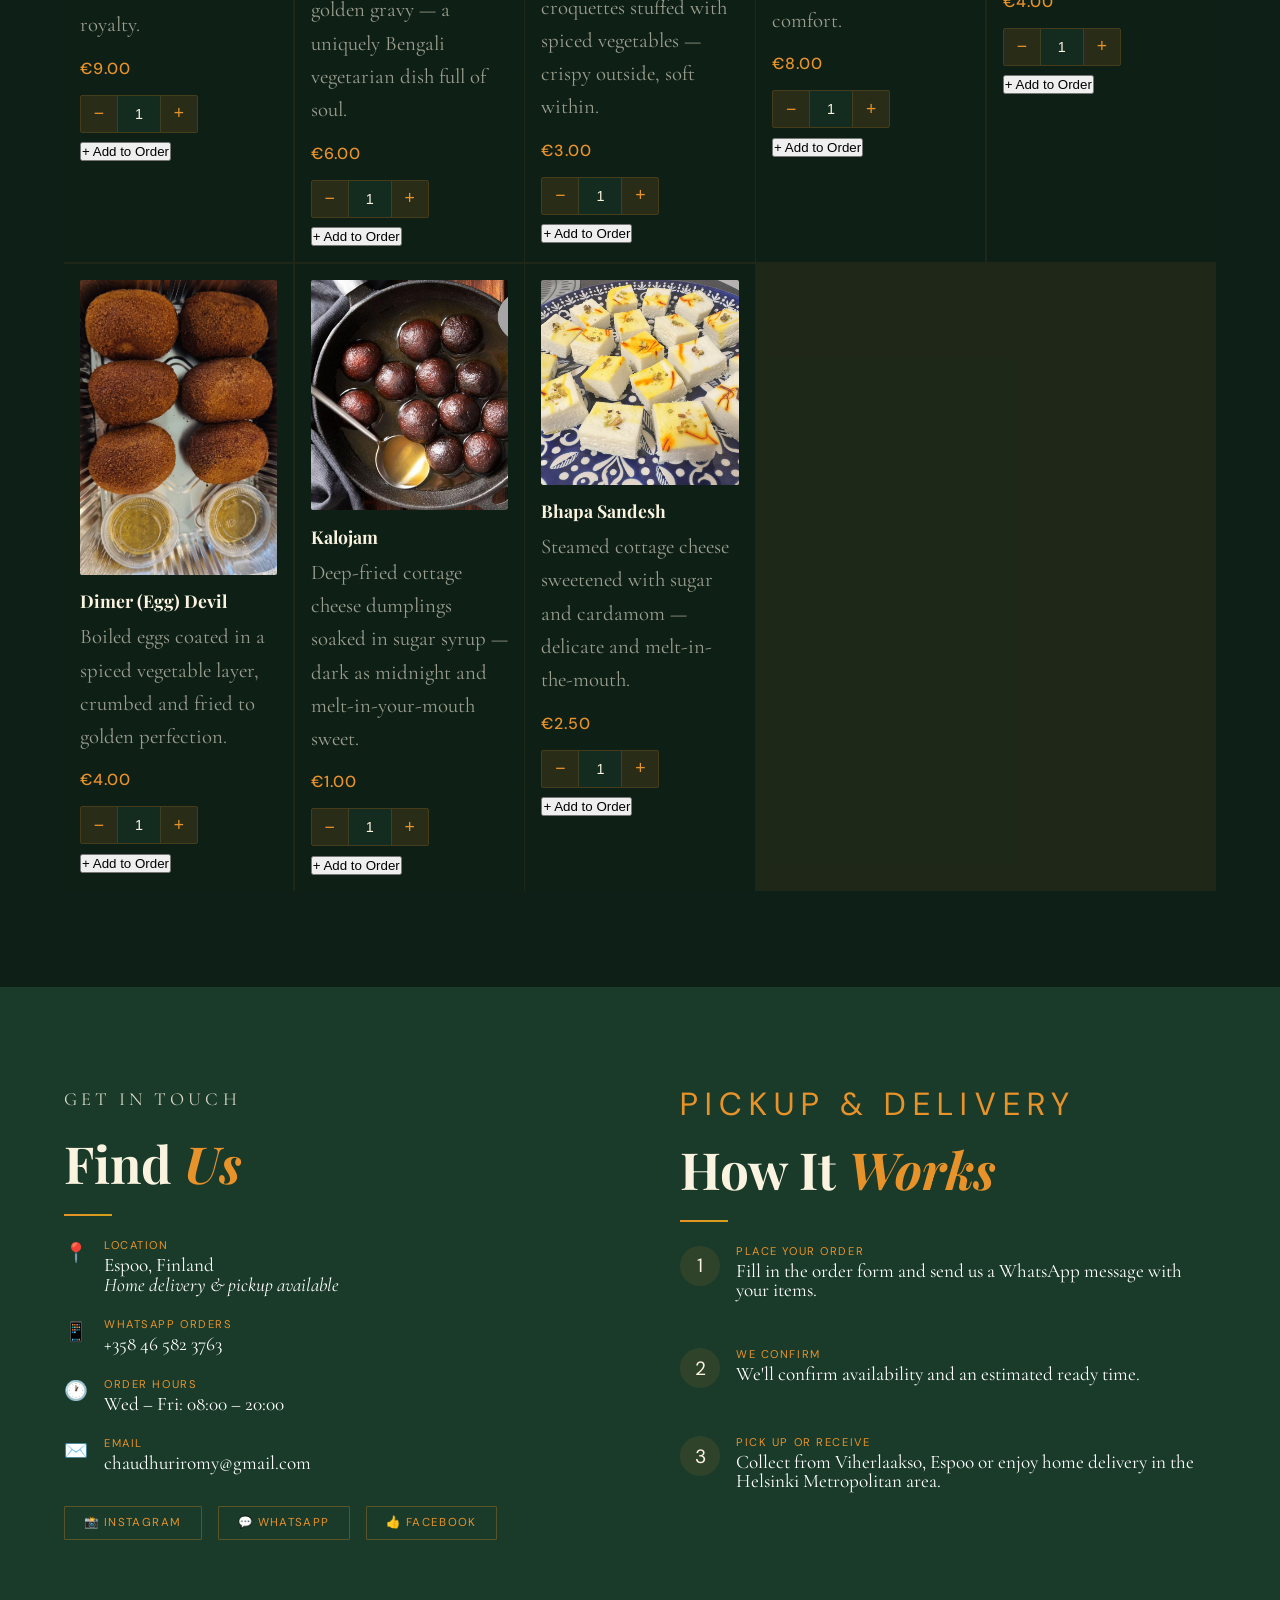
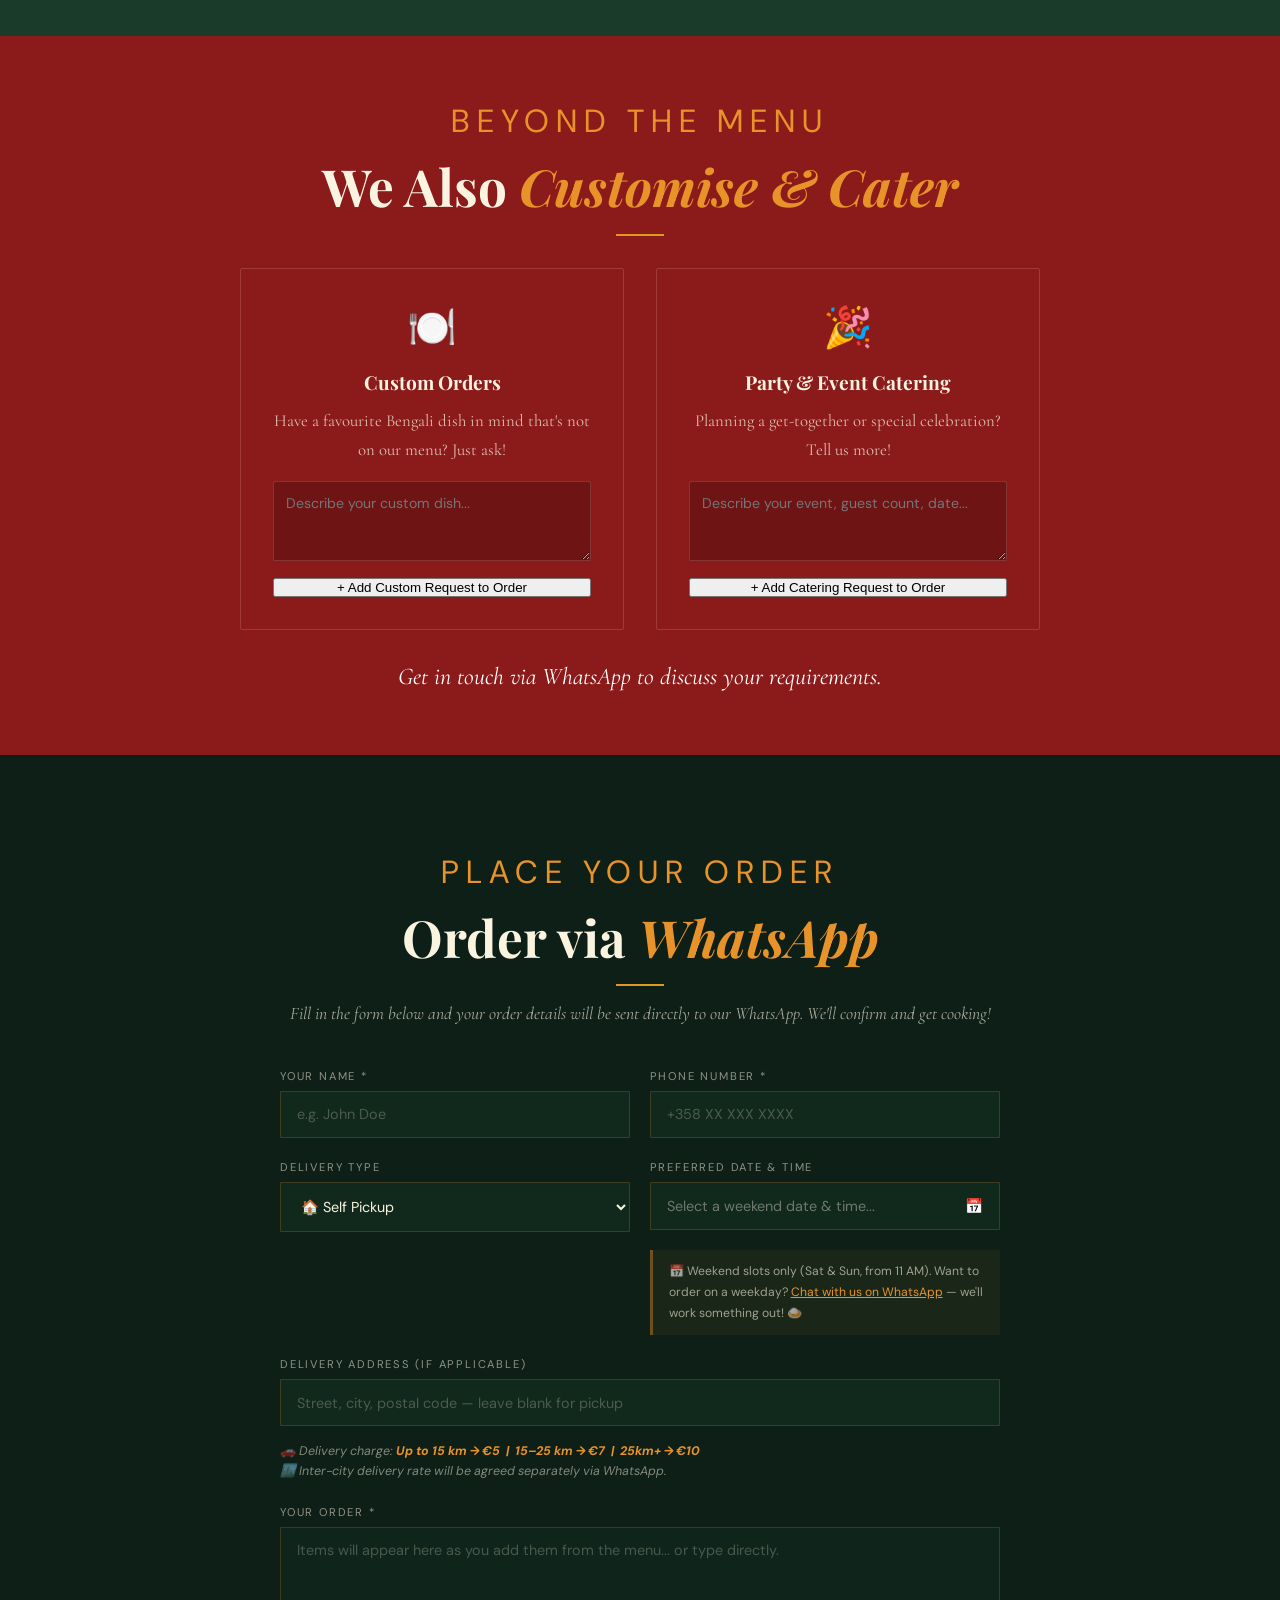
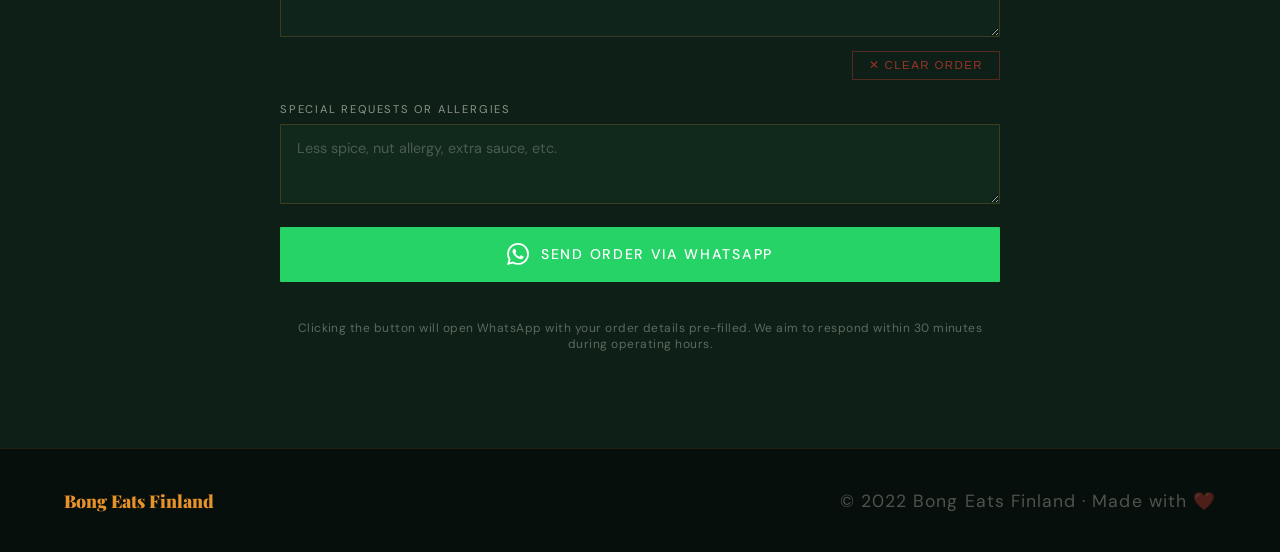
==== commit 784c4fd2: "Bong Eats Finland project files" ====
--- a/index.html
+++ b/index.html
@@ -1,587 +1,523 @@
 <!DOCTYPE html>
 <html lang="en">
 <head>
-<meta charset="UTF-8" />
-<meta name="viewport" content="width=device-width, initial-scale=1.0" />
-<title>Weather Anytime Anywhere</title>
-<link href="https://fonts.googleapis.com/css2?family=DM+Sans:wght@300;400;500;600&family=Bebas+Neue&family=Outfit:wght@300;400;600;700&display=swap" rel="stylesheet">
-
-  <!-- PWA -->
-  <link rel="manifest" href="manifest.json" />
-  <meta name="theme-color" content="#050d1a" />
-  <meta name="mobile-web-app-capable" content="yes" />
-  <meta name="apple-mobile-web-app-capable" content="yes" />
-  <meta name="apple-mobile-web-app-status-bar-style" content="black-translucent" />
-  <meta name="apple-mobile-web-app-title" content="WAA Weather" />
-  <link rel="apple-touch-icon" href="icon-192.png" />
-  <link rel="icon" type="image/png" sizes="192x192" href="icon-192.png" />
-  <link rel="icon" type="image/png" sizes="512x512" href="icon-512.png" />
-<style>
-  :root {
-    --bg0: #050d1a;
-    --bg1: #0a1628;
-    --bg2: #0f2040;
-    --accent: #38bdf8;
-    --accent2: #818cf8;
-    --glow: rgba(56,189,248,0.18);
-    --glass: rgba(255,255,255,0.045);
-    --border: rgba(255,255,255,0.09);
-    --text: #e2eeff;
-    --muted: rgba(200,220,255,0.45);
-    --r: 18px;
-    --shadow: 0 12px 40px rgba(0,0,0,0.5);
-  }
-  *, *::before, *::after { box-sizing: border-box; margin: 0; padding: 0; }
-
-  body {
-    min-height: 100vh;
-    background: var(--bg0);
-    font-family: 'Outfit', sans-serif;
-    color: var(--text);
-    display: flex;
-    flex-direction: column;
-    align-items: center;
-    padding: 0 16px 80px;
-    overflow-x: hidden;
-  }
-
-  /* Mesh background */
-  body::before {
-    content: '';
-    position: fixed; inset: 0; z-index: 0;
-    background:
-      radial-gradient(ellipse 80% 60% at 70% -10%, rgba(56,189,248,0.13) 0%, transparent 60%),
-      radial-gradient(ellipse 60% 50% at -10% 80%, rgba(129,140,248,0.11) 0%, transparent 60%),
-      radial-gradient(ellipse 50% 40% at 50% 50%, rgba(14,30,60,0.8) 0%, transparent 100%);
-    pointer-events: none;
-  }
-
-  /* Star dots */
-  body::after {
-    content: '';
-    position: fixed; inset: 0; z-index: 0;
-    background-image:
-      radial-gradient(circle, rgba(255,255,255,0.6) 1px, transparent 1px),
-      radial-gradient(circle, rgba(255,255,255,0.3) 1px, transparent 1px);
-    background-size: 80px 80px, 40px 40px;
-    background-position: 0 0, 20px 20px;
-    opacity: 0.18;
-    pointer-events: none;
-  }
-
-  /* ── HEADER ── */
-  .topbar {
-    width: 100%; max-width: 860px;
-    display: flex; justify-content: space-between; align-items: center;
-    padding: 30px 0 24px;
-    position: relative; z-index: 10;
-  }
-
-  .logo {
-    font-family: 'Bebas Neue', sans-serif;
-    font-size: 26px;
-    letter-spacing: 2px;
-    background: linear-gradient(90deg, var(--accent) 0%, var(--accent2) 100%);
-    -webkit-background-clip: text; -webkit-text-fill-color: transparent; background-clip: text;
-  }
-
-  #langToggle {
-    font-family: 'Outfit', sans-serif;
-    font-size: 13px; font-weight: 600;
-    padding: 8px 20px;
-    border-radius: 40px;
-    border: 1px solid var(--border);
-    background: var(--glass);
-    color: var(--text);
-    cursor: pointer;
-    backdrop-filter: blur(12px);
-    transition: all 0.2s;
-    letter-spacing: 1px;
-  }
-  #langToggle:hover { border-color: var(--accent); color: var(--accent); }
-
-  /* ── SEARCH ── */
-  .search-wrap {
-    width: 100%; max-width: 540px;
-    display: flex; gap: 10px;
-    margin-bottom: 32px;
-    position: relative; z-index: 10;
-  }
-  .search-wrap input {
-    flex: 1; padding: 14px 22px;
-    border-radius: 50px;
-    border: 1px solid var(--border);
-    background: var(--glass);
-    backdrop-filter: blur(20px);
-    color: var(--text);
-    font-family: 'Outfit', sans-serif; font-size: 15px;
-    outline: none; transition: border-color 0.2s;
-  }
-  .search-wrap input::placeholder { color: var(--muted); }
-  .search-wrap input:focus { border-color: var(--accent); }
-  .search-wrap button {
-    padding: 14px 28px; border-radius: 50px; border: none;
-    background: linear-gradient(120deg, var(--accent), #0ea5e9);
-    color: #020d1a;
-    font-family: 'Outfit', sans-serif; font-size: 15px; font-weight: 700;
-    cursor: pointer; transition: all 0.2s; white-space: nowrap;
-    letter-spacing: 0.3px;
-  }
-  .search-wrap button:hover { transform: translateY(-2px); box-shadow: 0 8px 24px rgba(56,189,248,0.4); }
-
-  /* ── LOCATION BUTTON ── */
-  #locBtn {
-    background: none; border: 1px solid var(--border);
-    border-radius: 50%; width: 38px; height: 38px;
-    display: flex; align-items: center; justify-content: center;
-    cursor: pointer; font-size: 18px; transition: all 0.2s;
-    backdrop-filter: blur(12px); flex-shrink: 0;
-  }
-  #locBtn:hover { border-color: var(--accent); background: rgba(56,189,248,0.1); }
-  #locBtn.spinning { animation: spin 1s linear infinite; }
-  @keyframes spin { to { transform: rotate(360deg); } }
-
-  /* ── AUTOCOMPLETE ── */
-  .autocomplete-wrap { position: relative; flex: 1; }
-  .autocomplete-wrap input { width: 100%; }
-
-  .suggestions {
-    position: absolute; top: calc(100% + 8px); left: 0; right: 0;
-    background: #0d1f3c;
-    border: 1px solid var(--border);
-    border-radius: 16px;
-    overflow: hidden;
-    box-shadow: 0 16px 40px rgba(0,0,0,0.6);
-    z-index: 999;
-    display: none;
-  }
-  .suggestions.open { display: block; }
-
-  .suggestion-item {
-    padding: 12px 20px;
-    font-size: 14px; cursor: pointer;
-    display: flex; flex-direction: column; gap: 2px;
-    border-bottom: 1px solid var(--border);
-    transition: background 0.15s;
-  }
-  .suggestion-item:last-child { border-bottom: none; }
-  .suggestion-item:hover, .suggestion-item.active {
-    background: rgba(56,189,248,0.12);
-  }
-  .suggestion-item .s-city { font-weight: 600; color: var(--text); }
-  .suggestion-item .s-region { font-size: 12px; color: var(--muted); }
-
-  /* ── HERO ── */
-  .hero {
-    width: 100%; max-width: 540px;
-    background: var(--glass);
-    border: 1px solid var(--border);
-    backdrop-filter: blur(28px);
-    border-radius: 28px;
-    padding: 40px 32px 32px;
-    text-align: center;
-    margin-bottom: 14px;
-    box-shadow: var(--shadow), 0 0 0 1px rgba(56,189,248,0.06) inset;
-    opacity: 0; transform: translateY(20px);
-    transition: opacity 0.6s ease, transform 0.6s ease;
-    position: relative; z-index: 5;
-  }
-  .hero.visible { opacity: 1; transform: translateY(0); }
-
-  .hero-location {
-    font-size: 15px; font-weight: 500;
-    color: var(--muted); letter-spacing: 0.5px;
-    margin-bottom: 4px;
-  }
-
-  .hero-temp {
-    font-family: 'Bebas Neue', sans-serif;
-    font-size: 108px; line-height: 1;
-    background: linear-gradient(170deg, #fff 30%, var(--accent) 100%);
-    -webkit-background-clip: text; -webkit-text-fill-color: transparent; background-clip: text;
-    letter-spacing: -2px;
-  }
-
-  .hero-condition {
-    display: flex; align-items: center; justify-content: center; gap: 10px;
-    font-size: 18px; font-weight: 400; color: var(--muted);
-    margin-top: 4px;
-  }
-
-  .hero-sub {
-    margin-top: 16px; font-size: 13px; color: var(--muted);
-    display: flex; justify-content: center; gap: 20px;
-    border-top: 1px solid var(--border); padding-top: 16px;
-  }
-  .hero-sub span { display: flex; flex-direction: column; align-items: center; gap: 2px; }
-  .hero-sub .val { font-size: 20px; font-weight: 600; color: var(--text); }
-  .hero-sub .lbl { font-size: 11px; text-transform: uppercase; letter-spacing: 1px; }
-
-  .animated-icon {
-    width: 54px; height: 54px;
-    animation: floatIcon 3s ease-in-out infinite;
-    filter: drop-shadow(0 0 12px rgba(56,189,248,0.6));
-  }
-  @keyframes floatIcon { 0%,100%{transform:translateY(0)} 50%{transform:translateY(-7px)} }
-
-  /* ── NEXT 2 HOURS ── */
-  .next2-grid {
-    width: 100%; max-width: 540px;
-    display: grid; grid-template-columns: 1fr 1fr;
-    gap: 12px; margin-bottom: 28px;
-    position: relative; z-index: 5;
-  }
-  .next2-card {
-    background: var(--glass); border: 1px solid var(--border);
-    backdrop-filter: blur(16px);
-    border-radius: var(--r); padding: 20px 16px; text-align: center;
-    box-shadow: var(--shadow);
-  }
-  .next2-card img { width: 44px; margin: 6px 0; }
-  .next2-card .n2-time { font-size: 12px; color: var(--muted); letter-spacing: 0.5px; }
-  .next2-card .n2-temp { font-family: 'Bebas Neue', sans-serif; font-size: 42px; line-height: 1; color: var(--text); }
-  .next2-card .n2-cond { font-size: 13px; color: var(--muted); margin-bottom: 8px; }
-  .next2-card .n2-sub {
-    font-size: 12px; color: var(--muted);
-    display: flex; flex-direction: column; gap: 2px;
-    border-top: 1px solid var(--border); padding-top: 8px; margin-top: 4px;
-  }
-
-  /* ── SECTION LABEL ── */
-  .sec-label {
-    font-size: 11px; font-weight: 600;
-    letter-spacing: 2.5px; text-transform: uppercase;
-    color: var(--accent);
-    width: 100%; max-width: 860px;
-    margin: 4px 0 12px;
-    position: relative; z-index: 5;
-  }
-
-  /* ── GLASS CARD ── */
-  .card {
-    width: 100%; max-width: 860px;
-    background: var(--glass); border: 1px solid var(--border);
-    backdrop-filter: blur(20px);
-    border-radius: var(--r); padding: 24px;
-    box-shadow: var(--shadow);
-    margin-bottom: 14px;
-    position: relative; z-index: 5;
-  }
-  .card-title {
-    font-size: 11px; font-weight: 600;
-    letter-spacing: 2px; text-transform: uppercase;
-    color: var(--accent); margin-bottom: 18px;
-  }
-
-  /* ── SUMMARY PILLS ── */
-  .summary-grid {
-    display: grid; grid-template-columns: 1fr 1fr; gap: 10px;
-  }
-  .sum-pill {
-    background: rgba(255,255,255,0.03); border: 1px solid var(--border);
-    border-radius: 12px; padding: 12px 16px;
-    display: flex; justify-content: space-between; align-items: center;
-  }
-  .sum-pill .sp-label { font-size: 13px; color: var(--muted); }
-  .sum-pill .sp-value { font-size: 15px; font-weight: 600; color: var(--text); }
-
-  /* ── COMPASS + UV side by side ── */
-  .extras-row { display: grid; grid-template-columns: 1fr 1fr; gap: 24px; margin-top: 20px; align-items: start; }
-
-  .compass-outer { display: flex; flex-direction: column; align-items: center; }
-  .compass-ring {
-    width: 100px; height: 100px; border-radius: 50%;
-    border: 2px solid var(--border);
-    background: rgba(56,189,248,0.04);
-    position: relative; margin-top: 12px;
-  }
-  .compass-ring::before { content:"N"; position:absolute; top:-20px; left:50%; transform:translateX(-50%); font-size:12px; font-weight:700; color:var(--accent); }
-  .compass-ring::after  { content:"S"; position:absolute; bottom:-20px; left:50%; transform:translateX(-50%); font-size:12px; color:var(--muted); }
-  .compass-needle {
-    width: 3px; height: 44%;
-    background: linear-gradient(to top, transparent, #f87171);
-    position: absolute; bottom:50%; left:50%;
-    transform-origin: bottom center;
-    transform: translateX(-50%) rotate(0deg);
-    transition: transform 0.9s cubic-bezier(0.34,1.4,0.64,1);
-    border-radius: 2px 2px 0 0;
-  }
-
-  .uv-outer { display: flex; flex-direction: column; justify-content: center; }
-  .uv-bar {
-    width: 100%; height: 10px; border-radius: 10px; margin-top: 12px;
-    background: linear-gradient(to right, #4ade80, #facc15, #fb923c, #f87171);
-    position: relative;
-  }
-  .uv-dot {
-    width: 16px; height: 16px; border-radius: 50%; background: white;
-    position: absolute; top: -3px;
-    transform: translateX(-50%);
-    transition: left 0.5s ease;
-    box-shadow: 0 0 10px rgba(255,255,255,0.7);
-  }
-  #uvText { margin-top: 10px; font-size: 13px; color: var(--muted); }
-
-  /* ── CHARTS ── */
-  canvas { width: 100%; border-radius: 10px; background: rgba(0,0,0,0.2); display: block; }
-
-  /* ── NEXT 10 HOURS ── */
-  .next10-row {
-    width: 100%; max-width: 860px;
-    display: flex; overflow-x: auto; gap: 10px;
-    padding-bottom: 8px; margin-bottom: 14px;
-    position: relative; z-index: 5;
-    scrollbar-width: thin; scrollbar-color: var(--border) transparent;
-  }
-  .next10-row::-webkit-scrollbar { height: 3px; }
-  .next10-row::-webkit-scrollbar-thumb { background: var(--border); border-radius: 3px; }
-
-  .n10-card {
-    min-width: 112px; flex-shrink: 0;
-    background: var(--glass); border: 1px solid var(--border);
-    backdrop-filter: blur(14px);
-    border-radius: 16px; padding: 16px 12px; text-align: center;
-    box-shadow: var(--shadow); transition: border-color 0.2s, transform 0.2s;
-  }
-  .n10-card:hover { border-color: var(--accent); transform: translateY(-3px); }
-  .n10-card img { width: 44px; margin: 6px 0; }
-  .n10-card .n10-time { font-size: 12px; color: var(--muted); }
-  .n10-card .n10-temp { font-family: 'Bebas Neue', sans-serif; font-size: 34px; line-height: 1.1; }
-  .n10-card .n10-cond { font-size: 12px; color: var(--muted); }
-  .n10-card .n10-sub { font-size: 11px; color: var(--muted); margin-top: 6px; border-top: 1px solid var(--border); padding-top: 6px; }
-
-  /* ── WEEKLY ── */
-  .weekly-grid {
-    width: 100%; max-width: 860px;
-    display: grid; grid-template-columns: repeat(auto-fit, minmax(108px, 1fr));
-    gap: 10px; margin-bottom: 14px;
-    position: relative; z-index: 5;
-  }
-  .day-card {
-    background: var(--glass); border: 1px solid var(--border);
-    backdrop-filter: blur(14px);
-    border-radius: 16px; padding: 16px 10px; text-align: center;
-    box-shadow: var(--shadow); transition: border-color 0.2s, transform 0.2s;
-  }
-  .day-card:hover { border-color: var(--accent2); transform: translateY(-3px); }
-  .day-card img { width: 38px; margin: 6px 0; }
-  .day-card .dc-date { font-size: 11px; color: var(--muted); }
-  .day-card .dc-cond { font-size: 12px; color: var(--muted); margin-bottom: 4px; }
-  .day-card .dc-temp { font-size: 14px; font-weight: 600; }
-  .day-card .dc-temp span { color: var(--muted); font-weight: 400; }
-
-  footer {
-    margin-top: 24px; font-size: 12px; color: var(--muted);
-    letter-spacing: 0.5px; position: relative; z-index: 5;
-  }
-
-  /* ── RADAR ── */
-  .radar-section {
-    width: 100%; max-width: 860px;
-    position: relative; z-index: 5;
-    margin-bottom: 14px;
-  }
-  .radar-card {
-    background: var(--glass); border: 1px solid var(--border);
-    backdrop-filter: blur(20px);
-    border-radius: var(--r); overflow: hidden;
-    box-shadow: var(--shadow);
-  }
-  .radar-topbar {
-    display: flex; align-items: center; justify-content: space-between;
-    padding: 14px 20px;
-    border-bottom: 1px solid var(--border);
-  }
-  .radar-title-row {
-    display: flex; align-items: center; gap: 10px;
-  }
-  .radar-live-dot {
-    width: 8px; height: 8px; border-radius: 50%;
-    background: #38bdf8;
-    animation: radarPulse 2s ease-in-out infinite;
-    flex-shrink: 0;
-  }
-  @keyframes radarPulse {
-    0%,100% { opacity: 1; box-shadow: 0 0 0 0 rgba(56,189,248,0.5); }
-    50%      { opacity: 0.6; box-shadow: 0 0 0 5px rgba(56,189,248,0); }
-  }
-  .radar-card-title {
-    font-size: 11px; font-weight: 600;
-    letter-spacing: 2px; text-transform: uppercase;
-    color: var(--accent);
-  }
-  .radar-layer-btns {
-    display: flex; gap: 6px; flex-wrap: wrap;
-  }
-  .radar-layer-btn {
-    font-size: 11px; font-weight: 600; letter-spacing: 0.5px;
-    padding: 5px 12px; border-radius: 30px;
-    border: 1px solid var(--border);
-    background: transparent;
-    color: var(--muted);
-    cursor: pointer;
-    transition: all 0.2s;
-    font-family: 'Outfit', sans-serif;
-  }
-  .radar-layer-btn:hover { border-color: var(--accent); color: var(--accent); }
-  .radar-layer-btn.active {
-    background: rgba(56,189,248,0.15);
-    border-color: var(--accent);
-    color: var(--accent);
-  }
-  .radar-iframe-wrap {
-    position: relative; width: 100%; height: 420px;
-  }
-  .radar-iframe-wrap iframe {
-    width: 100%; height: 100%;
-    border: none; display: block;
-  }
-  .radar-credit {
-    padding: 8px 20px; font-size: 11px; color: var(--muted);
-    letter-spacing: 0.5px;
-    border-top: 1px solid var(--border);
-  }
-
-  /* ── BACK TO TOP ── */
-  #bttBtn {
-    position: fixed; bottom: 28px; right: 22px;
-    width: 46px; height: 46px; border-radius: 50%;
-    border: 1px solid var(--border);
-    background: rgba(10, 22, 40, 0.85);
-    backdrop-filter: blur(14px);
-    color: var(--accent);
-    font-size: 20px;
-    display: flex; align-items: center; justify-content: center;
-    cursor: pointer;
-    z-index: 1000;
-    opacity: 0; pointer-events: none;
-    transition: opacity 0.3s, transform 0.2s, border-color 0.2s;
-    box-shadow: 0 4px 20px rgba(0,0,0,0.5);
-  }
-  #bttBtn.visible { opacity: 1; pointer-events: auto; }
-  #bttBtn:hover { border-color: var(--accent); transform: translateY(-3px); box-shadow: 0 8px 24px rgba(56,189,248,0.3); }
-  #bttBtn:active { transform: scale(0.93); }
-</style>
+<meta charset="UTF-8">
+<meta name="viewport" content="width=device-width, initial-scale=1.0">
+<title>Bong Eats Finland – Authentic Bengali Cuisine</title>
+<link rel="preconnect" href="https://fonts.googleapis.com">
+<link href="https://fonts.googleapis.com/css2?family=Playfair+Display:ital,wght@0,400;0,700;0,900;1,400;1,700&family=Cormorant+Garamond:ital,wght@0,300;0,400;0,600;1,300;1,400&family=DM+Sans:wght@300;400;500&display=swap" rel="stylesheet">
+<link rel="stylesheet" href="bef.css">
+<link rel="manifest" href="manifest.json">
+<link rel="apple-touch-icon" href="apple-touch-icon.png">
+<meta name="apple-mobile-web-app-capable" content="yes">
+<meta name="apple-mobile-web-app-status-bar-style" content="black-translucent">
+<meta name="apple-mobile-web-app-title" content="Bong Eats">
+<meta name="theme-color" content="#E8922A">
 </head>
 <body>
 
-<div class="topbar">
-  <div class="logo">Weather Anytime Anywhere</div>
-  <button id="langToggle" onclick="toggleLanguage()">EN / FI</button>
-</div>
-
-<div class="search-wrap">
-  <button id="locBtn" onclick="requestLocation()" title="Use my location">📍</button>
-  <div class="autocomplete-wrap">
-    <input type="text" id="cityInput" placeholder="Enter city name..."
-           autocomplete="off" onkeydown="handleSearchKey(event)" />
-    <div class="suggestions" id="suggestions"></div>
-  </div>
-  <button onclick="getWeather()">Search</button>
-</div>
-
-<div class="hero" id="heroSection">
-  <div class="hero-location" id="locationName">—</div>
-  <div class="hero-temp" id="currentTemp">--°</div>
-  <div class="hero-condition" id="currentCondition">—</div>
-  <div class="hero-sub">
-    <span><span class="val" id="heroFeels">--°C</span><span class="lbl" id="lblHeroFeels">Feels like</span></span>
-    <span><span class="val" id="heroHumidity">--%</span><span class="lbl" id="lblHeroHumidity">Humidity</span></span>
-  </div>
-</div>
-
-<div class="next2-grid">
-  <div class="next2-card" id="nextHour1"></div>
-  <div class="next2-card" id="nextHour2"></div>
-</div>
-
-<div class="sec-label" id="labelToday">Today Summary</div>
-<div class="card">
-  <div class="summary-grid">
-    <div class="sum-pill"><span class="sp-label" id="lblFeels">Feels Like</span><span class="sp-value" id="sumFeels">--°C</span></div>
-    <div class="sum-pill"><span class="sp-label" id="lblHumidity">Humidity</span><span class="sp-value" id="sumHumidity">--%</span></div>
-    <div class="sum-pill"><span class="sp-label" id="lblWind">Wind</span><span class="sp-value" id="sumWind">-- kph</span></div>
-    <div class="sum-pill"><span class="sp-label" id="lblRain">Rain Chance</span><span class="sp-value" id="sumRain">--%</span></div>
-    <div class="sum-pill"><span class="sp-label" id="lblSunrise">Sunrise</span><span class="sp-value" id="sumSunrise">--:--</span></div>
-    <div class="sum-pill"><span class="sp-label" id="lblSunset">Sunset</span><span class="sp-value" id="sumSunset">--:--</span></div>
-  </div>
-  <div class="extras-row">
-    <div class="compass-outer">
-      <div class="card-title" id="lblWindDir">Wind Direction</div>
-      <div class="compass-ring"><div class="compass-needle" id="windNeedle"></div></div>
-    </div>
-    <div class="uv-outer">
-      <div class="card-title" id="lblUV">UV Index</div>
-      <div class="uv-bar"><div class="uv-dot" id="uvPointer"></div></div>
-      <div id="uvText">UV: --</div>
-    </div>
-  </div>
-</div>
-
-<div class="card">
-  <div class="card-title" id="lblTempChart">Temperature Trend (Next 12h)</div>
-  <canvas id="tempChart" height="140"></canvas>
-</div>
-
-<div class="card">
-  <div class="card-title" id="lblRainChart">Rain Chance Trend (Next 12h)</div>
-  <canvas id="rainChart" height="140"></canvas>
-</div>
-
-<div class="sec-label" id="labelNext10">Next 10 Hours</div>
-<div class="next10-row" id="next10Scroll"></div>
-
-<div class="sec-label" id="labelWeekly">Next 3 Days</div>
-<div class="weekly-grid" id="weeklyForecast"></div>
-
-<div class="sec-label" id="labelRadar">Weather Radar</div>
-<div class="radar-section">
-  <div class="radar-card">
-    <div class="radar-topbar">
-      <div class="radar-title-row">
-        <div class="radar-live-dot"></div>
-        <div class="radar-card-title" id="lblRadarTitle">Live Radar Map</div>
-      </div>
-      <div class="radar-layer-btns">
-        <button class="radar-layer-btn active" onclick="setRadarLayer('radar',this)">Rain</button>
-        <button class="radar-layer-btn" onclick="setRadarLayer('clouds',this)">Clouds</button>
-        <button class="radar-layer-btn" onclick="setRadarLayer('wind',this)">Wind</button>
-        <button class="radar-layer-btn" onclick="setRadarLayer('temp',this)">Temp</button>
-      </div>
-    </div>
-    <div class="radar-iframe-wrap">
-      <iframe id="windyFrame"
-        src="https://embed.windy.com/embed2.html?lat=51.5&lon=0.0&detailLat=51.5&detailLon=0.0&zoom=5&level=surface&overlay=radar&product=ecmwf&menu=&message=true&marker=&calendar=now&pressure=&type=map&location=coordinates&detail=&metricWind=default&metricTemp=default&radarRange=-1"
-        allowfullscreen>
-      </iframe>
-    </div>
-    <div class="radar-credit">Powered by Windy &nbsp;•&nbsp; Real-time satellite &amp; radar</div>
-  </div>
-</div>
-
-<footer>Powered by WeatherAPI &nbsp;•&nbsp; Built by Prasenjit</footer>
-
-<button id="bttBtn" onclick="window.scrollTo({top:0,behavior:'smooth'})" aria-label="Back to top">&#8679;</button>
-
-<script src="app.js"></script>
+<!-- NAV -->
+<nav>
+  <div class="nav-logo">
+    <img src="1777834721676_image.png" alt="Bong Eats Finland">
+  </div>
+  <div style="display:flex; align-items:center; gap:1rem;">
+    <div id="langToggle" onclick="toggleLang()" style="cursor:pointer; display:flex; align-items:center; gap:0.35rem; background:rgba(232,146,42,0.1); border:1px solid rgba(232,146,42,0.3); border-radius:20px; padding:0.28rem 0.75rem; transition:background 0.2s;" title="Vaihda kieltä / Switch language">
+      <span id="langFlag" style="font-size:0.95rem;">🇫🇮</span>
+      <span id="langLabel" style="font-size:0.68rem; letter-spacing:0.1em; text-transform:uppercase; color:var(--saffron); font-weight:500;">Suomi</span>
+    </div>
+    <button class="hamburger" id="hamburger" onclick="toggleMenu()" aria-label="Menu">
+      <span></span><span></span><span></span>
+    </button>
+  </div>
+  <ul class="nav-links" id="navLinks">
+    <li><a href="#about" onclick="toggleMenu()" data-en="About" data-fi="Tietoa">About</a></li>
+    <li><a href="#menu" onclick="toggleMenu()" data-en="Menu" data-fi="Ruokalista">Menu</a></li>
+    <li><a href="#contact" onclick="toggleMenu()" data-en="Contact" data-fi="Yhteystiedot">Contact</a></li>
+    <li><a href="#order" onclick="toggleMenu()" class="nav-order-btn" data-en="Order Now" data-fi="Tilaa nyt">Order Now</a></li>
+  </ul>
+</nav>
+
+<!-- HERO -->
+<section id="hero">
+  <div class="hero-bg"></div>
+  <div class="mandala m1"></div>
+  <div class="mandala m2"></div>
+  <div class="mandala m3"></div>
+  <img src="1777834721676_image.png" alt="Bong Eats Finland" style="width:160px;height:160px;object-fit:contain;border-radius:12px;margin-bottom:1.8rem;position:relative;box-shadow:0 0 60px rgba(232,146,42,0.18);">
+  <p class="hero-badge">Bengal &bull; Finland &bull; Est. 2022</p>
+  <h1 class="hero-title">
+    <span class="line1">Bong Eats</span>
+    <span class="line2">Finland</span>
+  </h1>
+  <p class="hero-sub" data-en="From the kitchens of Bengal to the heart of Finland — handcrafted dishes that carry the warmth, spice, and soul of home." data-fi="Bengalin keittiöistä Suomen sydämeen — käsintehtyä ruokaa, joka kantaa kodin lämpöä, mausteita ja sielua.">From the kitchens of Bengal to the heart of Finland — handcrafted dishes that carry the warmth, spice, and soul of home.</p>
+  <div class="hero-cta-group">
+    <a href="#menu" class="btn-primary" data-en="Explore Menu" data-fi="Tutustu ruokalistaan">Explore Menu</a>
+    <a href="#order" class="btn-outline" data-en="Place an Order" data-fi="Tee tilaus">Place an Order</a>
+  </div>
+  <div class="scroll-hint" data-en="Scroll" data-fi="Vieritä">Scroll</div>
+</section>
+
+<!-- ABOUT -->
+<section id="about">
+  <div style="width:600px;height:600px;border-radius:50%;overflow:hidden;display:grid;grid-template-columns:1fr 1fr 1fr;grid-template-rows:1fr 1fr 1fr;gap:3px;background:#0D1F17;outline:6px solid #E8922A;outline-offset:6px;box-shadow:0 0 0 12px rgba(232,146,42,0.15),0 8px 40px rgba(0,0,0,0.4);">
+    <img src="sorshe_ilish.jpg" style="width:100%;height:100%;object-fit:cover;">
+    <img src="mutton_biryani.jpg" style="width:100%;height:100%;object-fit:cover;">
+    <img src="chingri_malaikari.jpg" style="width:100%;height:100%;object-fit:cover;">
+    <img src="rui_kalia.jpg" style="width:100%;height:100%;object-fit:cover;">
+    <img src="egg_devil.jpg" style="width:100%;height:100%;object-fit:cover;">
+    <img src="veg_chop.jpg" style="width:100%;height:100%;object-fit:cover;">
+    <img src="basanti_polao-kasha_mangsho.jpg" style="width:100%;height:100%;object-fit:cover;">
+    <img src="veg_fried_rice-chiili_chicken.jpg" style="width:100%;height:100%;object-fit:cover;">
+    <img src="sorshe_ilish.jpg" style="width:100%;height:100%;object-fit:cover;">
+  </div>
+  <div class="about-text">
+    <p class="section-label" data-en="Our Story" data-fi="Tarinamme">Our Story</p>
+    <h2 class="section-title"><span data-en="Where Bengal meets" data-fi="Siellä missä Bengali kohtaa">Where Bengal meets</span> <em>Finland</em></h2>
+    <div class="divider"></div>
+    <p data-en="Bong Eats Finland was born from a simple longing — the deep, comforting flavors of Bengali home cooking, served thousands of miles from where it all began." data-fi="Bong Eats Finland syntyi yksinkertaisesta ikävästä — bengalilaisen kotikeittiön syvistä, lohduttavista mauista, tarjoiltuna tuhansien kilometrien päässä siitä, missä kaikki alkoi.">Bong Eats Finland was born from a simple longing — the deep, comforting flavors of Bengali home cooking, served thousands of miles from where it all began.</p>
+    <p data-en="Every dish we craft is a love letter to the culinary traditions of Bengal. From the slow-simmered curries perfumed with mustard oil to the delicate sweetness of our handmade desserts, we bring authenticity to every plate." data-fi="Jokainen valmistamamme annos on rakkauskirje Bengalin kulinaarisille perinteille. Sinappiöljyllä tuoksuvista hitaasti haudutetuista currykeitoista käsintehtyjen jälkiruokiemme makeuteen — tuomme aitoutta jokaiselle lautaselle.">Every dish we craft is a love letter to the culinary traditions of Bengal. From the slow-simmered curries perfumed with mustard oil to the delicate sweetness of our handmade desserts, we bring authenticity to every plate.</p>
+    <p data-en="Using locally sourced Finnish ingredients wherever possible, combined with traditional Bengali spice blends, we create a bridge between two beautiful cultures — one plate at a time." data-fi="Käyttämällä paikallisia suomalaisia raaka-aineita aina kun mahdollista, yhdistettynä perinteisiin bengalilaisiin mausteseoksiin, luomme sillan kahden kauniin kulttuurin välille — yksi lautanen kerrallaan.">Using locally sourced Finnish ingredients wherever possible, combined with traditional Bengali spice blends, we create a bridge between two beautiful cultures — one plate at a time.</p>
+    <div class="values-row">
+      <div class="value-pill"><span>🌿</span><span data-en="Fresh & Natural" data-fi="Tuoretta & Luonnollista">Fresh & Natural</span></div>
+      <div class="value-pill"><span>🔥</span><span data-en="Slow Cooked" data-fi="Hitaasti keitetty">Slow Cooked</span></div>
+      <div class="value-pill"><span>❤️</span><span data-en="Made with Love" data-fi="Tehty rakkaudella">Made with Love</span></div>
+    </div>
+  </div>
+</section>
+
+<!-- MENU -->
+<section id="menu">
+  <div class="menu-header">
+    <p class="section-label" data-en="What We Offer" data-fi="Mitä tarjoamme">What We Offer</p>
+    <h2 class="section-title"><span data-en="Our" data-fi="Meidän">Our</span> <em data-en="Menu" data-fi="Ruokalistamme">Menu</em></h2>
+    <div class="divider"></div>
+  </div>
+  <div class="menu-tabs">
+    <button class="tab-btn active" onclick="filterMenu('all',this)" data-en="All" data-fi="Kaikki">All</button>
+    <button class="tab-btn" onclick="filterMenu('main',this)" data-en="Main Course" data-fi="Pääruoka">Main Course</button>
+    <button class="tab-btn" onclick="filterMenu('snack',this)" data-en="Snacks" data-fi="Välipalat">Snacks</button>
+    <button class="tab-btn" onclick="filterMenu('sweet',this)" data-en="Sweets" data-fi="Jälkiruoat">Sweets</button>
+  </div>
+  <div class="menu-grid" id="menuGrid">
+
+    <div class="menu-item" data-cat="main">
+      <img src="sorshe_ilish.jpg" style="width:100%;height:auto;object-fit:contain;border-radius:2px;margin-bottom:0.6rem;">
+      <div class="item-name">Sorshe Ilish <span class="item-tag" data-en="Signature" data-fi="Erikoisuus">Signature</span></div>
+      <div class="item-desc" data-en="Hilsa fish steamed in a pungent mustard sauce — the crown jewel of Bengali cooking." data-fi="Hilsa-kala höyrytettynä pistävässä sinappikasteikkeessa — bengalilaisen keittiön kruununjalokivi.">Hilsa fish steamed in a pungent mustard sauce — the crown jewel of Bengali cooking.</div>
+      <div class="item-price">€12.00</div>
+      <div style="display:flex;gap:0.6rem;margin-top:1rem;align-items:center;flex-wrap:wrap;">
+        <div class="qty-stepper">
+          <button type="button" onclick="stepQty('qty_sorshe',-1)">−</button>
+          <input type="number" id="qty_sorshe" min="1" max="50" value="1">
+          <button type="button" onclick="stepQty('qty_sorshe',1)">+</button>
+        </div>
+        <button type="button" onclick="addToOrder('Sorshe Ilish – €12.00','qty_sorshe')" class="add-btn" data-en="+ Add to Order" data-fi="+ Lisää tilaukseen">+ Add to Order</button>
+      </div>
+    </div>
+
+    <div class="menu-item" data-cat="main">
+      <img src="kasha_mangsho.jpg" style="width:100%;height:auto;object-fit:contain;border-radius:2px;margin-bottom:0.6rem;">
+      <div class="item-name">Kosha Mangsho</div>
+      <div class="item-desc" data-en="Slow-braised mutton in a dark, caramelised onion and spice gravy. Weekend special." data-fi="Hitaasti haudutettu lampaanliha tummassa, karamellisoitujen sipulien ja mausteiden kastikkeessa. Viikonlopun erikoisuus.">Slow-braised mutton in a dark, caramelised onion and spice gravy. Weekend special.</div>
+      <div class="item-price">€10.00</div>
+      <div style="display:flex;gap:0.6rem;margin-top:1rem;align-items:center;flex-wrap:wrap;">
+        <div class="qty-stepper">
+          <button type="button" onclick="stepQty('qty_kosha',-1)">−</button>
+          <input type="number" id="qty_kosha" min="1" max="50" value="1">
+          <button type="button" onclick="stepQty('qty_kosha',1)">+</button>
+        </div>
+        <button type="button" onclick="addToOrder('Kosha Mangsho – €10.00','qty_kosha')" class="add-btn" data-en="+ Add to Order" data-fi="+ Lisää tilaukseen">+ Add to Order</button>
+      </div>
+    </div>
+
+    <div class="menu-item" data-cat="main">
+      <img src="chingri_malaikari.jpg" style="width:100%;height:auto;object-fit:contain;border-radius:2px;margin-bottom:0.6rem;">
+      <div class="item-name">Chingri Malai Curry</div>
+      <div class="item-desc" data-en="Plump prawns simmered in a velvety coconut milk and turmeric gravy." data-fi="Mehevät katkaravut haudutettuna samettisessa kookosmaito- ja kurkumakastikkeessa.">Plump prawns simmered in a velvety coconut milk and turmeric gravy.</div>
+      <div class="item-price">€9.00</div>
+      <div style="display:flex;gap:0.6rem;margin-top:1rem;align-items:center;flex-wrap:wrap;">
+        <div class="qty-stepper">
+          <button type="button" onclick="stepQty('qty_cmc',-1)">−</button>
+          <input type="number" id="qty_cmc" min="1" max="50" value="1">
+          <button type="button" onclick="stepQty('qty_cmc',1)">+</button>
+        </div>
+        <button type="button" onclick="addToOrder('Chingri Malai Curry – €9.00','qty_cmc)" class="add-btn" data-en="+ Add to Order" data-fi="+ Lisää tilaukseen">+ Add to Order</button>
+      </div>
+    </div>
+
+    <div class="menu-item" data-cat="main">
+      <img src="mutton_biryani.jpg" style="width:100%;height:auto;object-fit:contain;border-radius:2px;margin-bottom:0.6rem;">
+      <div class="item-name">Mutton Biryani</div>
+      <div class="item-desc" data-en="Fragrant basmati rice slow-cooked with tender mutton, whole spices, caramelised onions, a golden potato, and an egg — the Kolkata way." data-fi="Tuoksuva basmatiriisi hitaasti kypsennetty murean lampaan, kokonaisten mausteiden, karamellisoitujen sipulien, kultaisen perunan ja munan kanssa — Kolkatan tyyliin.">Fragrant basmati rice slow-cooked with tender mutton, whole spices, caramelised onions, a golden potato, and an egg — the Kolkata way.</div>
+      <div class="item-price">€13.00</div>
+      <div style="display:flex;gap:0.6rem;margin-top:1rem;align-items:center;flex-wrap:wrap;">
+        <div class="qty-stepper">
+          <button type="button" onclick="stepQty('qty_mb',-1)">−</button>
+          <input type="number" id="qty_mb" min="1" max="50" value="1">
+          <button type="button" onclick="stepQty('qty_mb',1)">+</button>
+        </div>
+        <button type="button" onclick="addToOrder('Mutton Biryani – €13.00','qty_mb')" class="add-btn" data-en="+ Add to Order" data-fi="+ Lisää tilaukseen">+ Add to Order</button>
+      </div>
+    </div>
+
+    <div class="menu-item" data-cat="main">
+      <img src="rui_kalia.jpg" style="width:100%;height:auto;object-fit:contain;border-radius:2px;margin-bottom:0.6rem;">
+      <div class="item-name">Rui (Rohu) Kalia</div>
+      <div class="item-desc" data-en="Rohu fish slow-cooked in a rich, golden gravy of ginger, cumin, and whole spices — a festive Bengali classic." data-fi="Rohu-kala hitaasti kypsennetty rikkaassa, kultaisessa inkivääri-, kumina- ja kokonaisten mausteiden kastikkeessa — bengalilainen juhlaklassikko.">Rohu fish slow-cooked in a rich, golden gravy of ginger, cumin, and whole spices — a festive Bengali classic.</div>
+      <div class="item-price">€8.00</div>
+      <div style="display:flex;gap:0.6rem;margin-top:1rem;align-items:center;flex-wrap:wrap;">
+        <div class="qty-stepper">
+          <button type="button" onclick="stepQty('qty_rk',-1)">−</button>
+          <input type="number" id="qty_rk" min="1" max="50" value="1">
+          <button type="button" onclick="stepQty('qty_rk',1)">+</button>
+        </div>
+        <button type="button" onclick="addToOrder('Rui (Rohu) Kalia – €8.00','qty_rk')" class="add-btn" data-en="+ Add to Order" data-fi="+ Lisää tilaukseen">+ Add to Order</button>
+      </div>
+    </div>
+
+    <div class="menu-item" data-cat="main">
+      <img src="Chicken_maharani.jpg" style="width:100%;height:auto;object-fit:contain;border-radius:2px;margin-bottom:0.6rem;">
+      <div class="item-name">Chicken Maharani</div>
+      <div class="item-desc" data-en="Tender chicken slow-cooked in a regal blend of aromatic spices, rich cashew paste, and cream — a dish fit for royalty." data-fi="Murea kana hitaasti kypsennetty kuninkaallisessa aromaattisten mausteiden, rikkaan cashewpastan ja kerman sekoituksessa.">Tender chicken slow-cooked in a regal blend of aromatic spices, rich cashew paste, and cream — a dish fit for royalty.</div>
+      <div class="item-price">€9.00</div>
+      <div style="display:flex;gap:0.6rem;margin-top:1rem;align-items:center;flex-wrap:wrap;">
+        <div class="qty-stepper">
+          <button type="button" onclick="stepQty('qty_rani',-1)">−</button>
+          <input type="number" id="qty_rani" min="1" max="50" value="1">
+          <button type="button" onclick="stepQty('qty_rani',1)">+</button>
+        </div>
+        <button type="button" onclick="addToOrder('Chicken Maharani – €9.00','qty_rani')" class="add-btn" data-en="+ Add to Order" data-fi="+ Lisää tilaukseen">+ Add to Order</button>
+      </div>
+    </div>
+
+    <div class="menu-item" data-cat="main">
+      <img src="Dhokar_dalna.jpeg" style="width:100%;height:auto;object-fit:contain;border-radius:2px;margin-bottom:0.6rem;">
+      <div class="item-name">Dhokar Dalna</div>
+      <div class="item-desc" data-en="Crispy lentil cakes simmered in a fragrant golden gravy — a uniquely Bengali vegetarian dish full of soul." data-fi="Rapeita linssipiirakoita haudutettuna tuoksuvassa kultaisessa kastikkeessa — ainutlaatuinen bengalilainen kasvisruoka.">Crispy lentil cakes simmered in a fragrant golden gravy — a uniquely Bengali vegetarian dish full of soul.</div>
+      <div class="item-price">€6.00</div>
+      <div style="display:flex;gap:0.6rem;margin-top:1rem;align-items:center;flex-wrap:wrap;">
+        <div class="qty-stepper">
+          <button type="button" onclick="stepQty('qty_dhoka',-1)">−</button>
+          <input type="number" id="qty_dhoka" min="1" max="50" value="1">
+          <button type="button" onclick="stepQty('qty_dhoka',1)">+</button>
+        </div>
+        <button type="button" onclick="addToOrder('Dhokar Dalna – €6.00','qty_dhoka')" class="add-btn" data-en="+ Add to Order" data-fi="+ Lisää tilaukseen">+ Add to Order</button>
+      </div>
+    </div>
+
+    <div class="menu-item" data-cat="snack">
+      <img src="veg_chop.jpg" style="width:100%;height:auto;object-fit:contain;border-radius:2px;margin-bottom:0.6rem;">
+      <div class="item-name">Veg Chop</div>
+      <div class="item-desc" data-en="Golden-fried breadcrumb-coated croquettes stuffed with spiced vegetables — crispy outside, soft within." data-fi="Kultaiseksi paistetut kroketit täytetty mausteisilla kasviksilla — rapea ulkoa, pehmeä sisältä.">Golden-fried breadcrumb-coated croquettes stuffed with spiced vegetables — crispy outside, soft within.</div>
+      <div class="item-price">€3.00</div>
+      <div style="display:flex;gap:0.6rem;margin-top:1rem;align-items:center;flex-wrap:wrap;">
+        <div class="qty-stepper">
+          <button type="button" onclick="stepQty('qty_vc',-1)">−</button>
+          <input type="number" id="qty_vc" min="1" max="50" value="1">
+          <button type="button" onclick="stepQty('qty_vc',1)">+</button>
+        </div>
+        <button type="button" onclick="addToOrder('Veg Chop – €3.00','qty_vc')" class="add-btn" data-en="+ Add to Order" data-fi="+ Lisää tilaukseen">+ Add to Order</button>
+      </div>
+    </div>
+
+    <div class="menu-item" data-cat="snack">
+      <img src="luchi_aludam.jpg" style="width:100%;height:auto;object-fit:contain;border-radius:2px;margin-bottom:0.6rem;">
+      <div class="item-name">Luchi - Aloo Dam</div>
+      <div class="item-desc" data-en="Pillowy deep-fried pooris with slow-cooked spiced potato curry — the ultimate Bengali Sunday comfort." data-fi="Pehmeät uppopaistetut purit hitaasti keitetyn mausteisen perunacurryn kanssa — bengalilaisen sunnuntain lohdutus.">Pillowy deep-fried pooris with slow-cooked spiced potato curry — the ultimate Bengali Sunday comfort.</div>
+      <div class="item-price">€8.00</div>
+      <div style="display:flex;gap:0.6rem;margin-top:1rem;align-items:center;flex-wrap:wrap;">
+        <div class="qty-stepper">
+          <button type="button" onclick="stepQty('qty_luchi',-1)">−</button>
+          <input type="number" id="qty_luchi" min="1" max="50" value="1">
+          <button type="button" onclick="stepQty('qty_luchi',1)">+</button>
+        </div>
+        <button type="button" onclick="addToOrder('Luchi - Aloo Dam – €8.00','qty_luchi')" class="add-btn" data-en="+ Add to Order" data-fi="+ Lisää tilaukseen">+ Add to Order</button>
+      </div>
+    </div>
+
+    <div class="menu-item" data-cat="snack">
+      <img src="alu_dam.jpg" style="width:100%;height:auto;object-fit:contain;border-radius:2px;margin-bottom:0.6rem;">
+      <div class="item-name">Alur Dum</div>
+      <div class="item-desc" data-en="Baby potatoes slow-cooked in a fiery, tangy tomato and spice gravy — humble but punchy." data-fi="Pieniä perunoita hitaasti kypsennetty tulisessa tomaatti- ja mausteliemessä — nöyrä mutta voimakas.">Baby potatoes slow-cooked in a fiery, tangy tomato and spice gravy — humble but punchy.</div>
+      <div class="item-price">€4.00</div>
+      <div style="display:flex;gap:0.6rem;margin-top:1rem;align-items:center;flex-wrap:wrap;">
+        <div class="qty-stepper">
+          <button type="button" onclick="stepQty('qty_alurdum',-1)">−</button>
+          <input type="number" id="qty_alurdum" min="1" max="50" value="1">
+          <button type="button" onclick="stepQty('qty_alurdum',1)">+</button>
+        </div>
+        <button type="button" onclick="addToOrder('Alur Dum – €4.00','qty_alurdum')" class="add-btn" data-en="+ Add to Order" data-fi="+ Lisää tilaukseen">+ Add to Order</button>
+      </div>
+    </div>
+
+    <div class="menu-item" data-cat="snack">
+      <img src="egg_devil.jpg" style="width:100%;height:auto;object-fit:contain;border-radius:2px;margin-bottom:0.6rem;">
+      <div class="item-name">Dimer (Egg) Devil</div>
+      <div class="item-desc" data-en="Boiled eggs coated in a spiced vegetable layer, crumbed and fried to golden perfection." data-fi="Keitetyt munat päällystetty mausteisella kasviskerroksella, korppujauhotettu ja paistettu kultaiseen täydellisyyteen.">Boiled eggs coated in a spiced vegetable layer, crumbed and fried to golden perfection.</div>
+      <div class="item-price">€4.00</div>
+      <div style="display:flex;gap:0.6rem;margin-top:1rem;align-items:center;flex-wrap:wrap;">
+        <div class="qty-stepper">
+          <button type="button" onclick="stepQty('qty_eggdevil',-1)">−</button>
+          <input type="number" id="qty_eggdevil" min="1" max="50" value="1">
+          <button type="button" onclick="stepQty('qty_eggdevil',1)">+</button>
+        </div>
+        <button type="button" onclick="addToOrder('Dimer (Egg) Devil – €4.00','qty_eggdevil')" class="add-btn" data-en="+ Add to Order" data-fi="+ Lisää tilaukseen">+ Add to Order</button>
+      </div>
+    </div>
+
+    <div class="menu-item" data-cat="sweet">
+      <img src="kalojam.jpg" style="width:100%;height:auto;object-fit:contain;border-radius:2px;margin-bottom:0.6rem;">
+      <div class="item-name">Kalojam</div>
+      <div class="item-desc" data-en="Deep-fried cottage cheese dumplings soaked in sugar syrup — dark as midnight and melt-in-your-mouth sweet." data-fi="Uppopaistetut rahkanyytit sokerisiirappiin liotettuna — yön mustia ja suussa sulavia.">Deep-fried cottage cheese dumplings soaked in sugar syrup — dark as midnight and melt-in-your-mouth sweet.</div>
+      <div class="item-price">€1.00</div>
+      <div style="display:flex;gap:0.6rem;margin-top:1rem;align-items:center;flex-wrap:wrap;">
+        <div class="qty-stepper">
+          <button type="button" onclick="stepQty('qty_kalojam',-1)">−</button>
+          <input type="number" id="qty_kalojam" min="1" max="50" value="1">
+          <button type="button" onclick="stepQty('qty_kalojam',1)">+</button>
+        </div>
+        <button type="button" onclick="addToOrder('Kalojam – €1.00','qty_kalojam')" class="add-btn" data-en="+ Add to Order" data-fi="+ Lisää tilaukseen">+ Add to Order</button>
+      </div>
+    </div>
+
+    <div class="menu-item" data-cat="sweet">
+      <img src="bhapa_sandesh.jpg" style="width:100%;height:auto;object-fit:contain;border-radius:2px;margin-bottom:0.6rem;">
+      <div class="item-name">Bhapa Sandesh</div>
+      <div class="item-desc" data-en="Steamed cottage cheese sweetened with sugar and cardamom — delicate and melt-in-the-mouth." data-fi="Höyrytetty rahka makeutettuna sokerilla ja kardamomilla — herkkä ja suussa sulava.">Steamed cottage cheese sweetened with sugar and cardamom — delicate and melt-in-the-mouth.</div>
+      <div class="item-price">€2.50</div>
+      <div style="display:flex;gap:0.6rem;margin-top:1rem;align-items:center;flex-wrap:wrap;">
+        <div class="qty-stepper">
+          <button type="button" onclick="stepQty('qty_bhapa',-1)">−</button>
+          <input type="number" id="qty_bhapa" min="1" max="50" value="1">
+          <button type="button" onclick="stepQty('qty_bhapa',1)">+</button>
+        </div>
+        <button type="button" onclick="addToOrder('Bhapa Sandesh – €2.50','qty_bhapa')" class="add-btn" data-en="+ Add to Order" data-fi="+ Lisää tilaukseen">+ Add to Order</button>
+      </div>
+    </div>
+
+  </div>
+</section>
+
+<!-- CONTACT -->
+<section id="contact">
+  <div class="about-text">
+    <p class="section-label" data-en="Get in Touch" data-fi="Ota yhteyttä">Get in Touch</p>
+    <h2 class="section-title"><span data-en="Find" data-fi="Löydä">Find</span> <em data-en="Us" data-fi="meidät">Us</em></h2>
+    <div class="divider"></div>
+    <div class="contact-detail">
+      <div class="contact-icon">📍</div>
+      <div>
+        <div class="contact-label" data-en="Location" data-fi="Sijainti">Location</div>
+        <div class="contact-value">Espoo, Finland<br><em data-en="Home delivery & pickup available" data-fi="Kotiinkuljetus & nouto saatavilla">Home delivery & pickup available</em></div>
+      </div>
+    </div>
+    <div class="contact-detail">
+      <div class="contact-icon">📱</div>
+      <div>
+        <div class="contact-label" data-en="WhatsApp Orders" data-fi="WhatsApp-tilaukset">WhatsApp Orders</div>
+        <div class="contact-value">+358 46 582 3763</div>
+      </div>
+    </div>
+    <div class="contact-detail">
+      <div class="contact-icon">🕐</div>
+      <div>
+        <div class="contact-label" data-en="Order Hours" data-fi="Tilausajat">Order Hours</div>
+        <div class="contact-value" data-en="Wed – Fri: 08:00 – 20:00" data-fi="Ke – Pe: 08:00 – 20:00">Wed – Fri: 08:00 – 20:00</div>
+      </div>
+    </div>
+    <div class="contact-detail">
+      <div class="contact-icon">✉️</div>
+      <div>
+        <div class="contact-label" data-en="Email" data-fi="Sähköposti">Email</div>
+        <div class="contact-value">chaudhuriromy@gmail.com</div>
+      </div>
+    </div>
+    <div class="social-row">
+      <a href="https://www.instagram.com/bong_eats_finland/" target="_blank" class="social-btn">📸 Instagram</a>
+      <a href="https://whatsapp.com/channel/0029Vb6AsKt1SWtATu681S3f" target="_blank" class="social-btn">💬 WhatsApp</a>
+      <a href="https://tinyurl.com/bongeatsfinland" target="_blank" class="social-btn">👍 Facebook</a>
+    </div>
+  </div>
+  <div>
+    <p class="section-label" data-en="Pickup & Delivery" data-fi="Nouto & Toimitus">Pickup & Delivery</p>
+    <h2 class="section-title"><span data-en="How It" data-fi="Miten se">How It</span> <em data-en="Works" data-fi="toimii">Works</em></h2>
+    <div class="divider"></div>
+    <div style="display:flex;flex-direction:column;gap:1.5rem;margin-top:1rem;">
+      <div class="contact-detail">
+        <div class="contact-icon" style="background:rgba(232,146,42,0.1);width:40px;height:40px;display:flex;align-items:center;justify-content:center;border-radius:50%;flex-shrink:0;">1</div>
+        <div>
+          <div class="contact-label" data-en="Place Your Order" data-fi="Tee tilauksesi">Place Your Order</div>
+          <div class="contact-value" data-en="Fill in the order form and send us a WhatsApp message with your items." data-fi="Täytä tilauslomake ja lähetä meille WhatsApp-viesti tuotteistasi.">Fill in the order form and send us a WhatsApp message with your items.</div>
+        </div>
+      </div>
+      <div class="contact-detail">
+        <div class="contact-icon" style="background:rgba(232,146,42,0.1);width:40px;height:40px;display:flex;align-items:center;justify-content:center;border-radius:50%;flex-shrink:0;">2</div>
+        <div>
+          <div class="contact-label" data-en="We Confirm" data-fi="Vahvistamme">We Confirm</div>
+          <div class="contact-value" data-en="We'll confirm availability and an estimated ready time." data-fi="Vahvistamme saatavuuden ja arvioidun valmistusajan.">We'll confirm availability and an estimated ready time.</div>
+        </div>
+      </div>
+      <div class="contact-detail">
+        <div class="contact-icon" style="background:rgba(232,146,42,0.1);width:40px;height:40px;display:flex;align-items:center;justify-content:center;border-radius:50%;flex-shrink:0;">3</div>
+        <div>
+          <div class="contact-label" data-en="Pick Up or Receive" data-fi="Nouda tai vastaanota">Pick Up or Receive</div>
+          <div class="contact-value" data-en="Collect from Viherlaakso, Espoo or enjoy home delivery in the Helsinki Metropolitan area." data-fi="Nouda Viherlaaksosta, Espoosta tai nauti kotiinkuljetuksesta Helsingin metropolialueella.">Collect from Viherlaakso, Espoo or enjoy home delivery in the Helsinki Metropolitan area.</div>
+        </div>
+      </div>
+    </div>
+  </div>
+</section>
+
+<!-- SPECIALS -->
+<section style="background:var(--deep-red);padding:4rem;text-align:center;">
+  <div style="max-width:800px;margin:0 auto;">
+    <p class="section-label" data-en="Beyond the Menu" data-fi="Ruokalistan ulkopuolella">Beyond the Menu</p>
+    <h2 class="section-title" style="margin-bottom:1rem;"><span data-en="We Also" data-fi="Teemme myös">We Also</span> <em data-en="Customise & Cater" data-fi="Räätälöimme & Cateringia">Customise & Cater</em></h2>
+    <div class="divider" style="margin:1.2rem auto;"></div>
+    <div style="display:grid;grid-template-columns:1fr 1fr;gap:2rem;margin-top:2rem;">
+      <div style="border:1px solid rgba(250,243,224,0.15);padding:2rem;border-radius:2px;">
+        <div style="font-size:2.5rem;margin-bottom:1rem;">🍽️</div>
+        <h3 style="font-family:'Playfair Display',serif;font-size:1.2rem;margin-bottom:0.8rem;color:var(--cream);" data-en="Custom Orders" data-fi="Räätälöidyt tilaukset">Custom Orders</h3>
+        <p style="font-family:'Cormorant Garamond',serif;font-size:1.05rem;color:rgba(250,243,224,0.75);line-height:1.7;" data-en="Have a favourite Bengali dish in mind that's not on our menu? Just ask!" data-fi="Onko sinulla mielessä suosikki bengalilainen ruoka, jota ei ole ruokalistassamme? Kysy vain!">Have a favourite Bengali dish in mind that's not on our menu? Just ask!</p>
+        <textarea id="customInput" placeholder="Describe your custom dish..." data-en-placeholder="Describe your custom dish..." data-fi-placeholder="Kuvaile räätälöityä ruokaasi..." style="width:100%;margin-top:1rem;padding:0.75rem;background:rgba(0,0,0,0.2);border:1px solid rgba(250,243,224,0.15);color:var(--cream);font-family:'DM Sans',sans-serif;font-size:0.88rem;border-radius:2px;min-height:80px;outline:none;"></textarea>
+        <button type="button" onclick="addCustom('custom')" class="add-btn" style="margin-top:0.75rem;width:100%;" data-en="+ Add Custom Request to Order" data-fi="+ Lisää räätälöity pyyntö tilaukseen">+ Add Custom Request to Order</button>
+      </div>
+      <div style="border:1px solid rgba(250,243,224,0.15);padding:2rem;border-radius:2px;">
+        <div style="font-size:2.5rem;margin-bottom:1rem;">🎉</div>
+        <h3 style="font-family:'Playfair Display',serif;font-size:1.2rem;margin-bottom:0.8rem;color:var(--cream);" data-en="Party & Event Catering" data-fi="Juhlat & Tapahtumaruokailu">Party & Event Catering</h3>
+        <p style="font-family:'Cormorant Garamond',serif;font-size:1.05rem;color:rgba(250,243,224,0.75);line-height:1.7;" data-en="Planning a get-together or special celebration? Tell us more!" data-fi="Suunnitteletko kokoontumista tai erikoisjuhlaa? Kerro meille lisää!">Planning a get-together or special celebration? Tell us more!</p>
+        <textarea id="cateringInput" placeholder="Describe your event, guest count, date..." data-en-placeholder="Describe your event, guest count, date..." data-fi-placeholder="Kuvaile tapahtumaasi, vierasmäärää, päivämäärää..." style="width:100%;margin-top:1rem;padding:0.75rem;background:rgba(0,0,0,0.2);border:1px solid rgba(250,243,224,0.15);color:var(--cream);font-family:'DM Sans',sans-serif;font-size:0.88rem;border-radius:2px;min-height:80px;outline:none;"></textarea>
+        <button type="button" onclick="addCustom('catering')" class="add-btn" style="margin-top:0.75rem;width:100%;" data-en="+ Add Catering Request to Order" data-fi="+ Lisää cateringpyyntö tilaukseen">+ Add Catering Request to Order</button>
+      </div>
+    </div>
+    <p style="margin-top:2rem;font-family:'Cormorant Garamond',serif;font-size:1.5rem;color:white;font-style:italic;" data-en="Get in touch via WhatsApp to discuss your requirements." data-fi="Ota yhteyttä WhatsAppin kautta ja kerro tarpeistasi.">Get in touch via WhatsApp to discuss your requirements.</p>
+  </div>
+</section>
+
+<!-- ORDER -->
+<section id="order">
+  <div class="order-inner">
+    <p class="section-label" data-en="Place Your Order" data-fi="Tee tilauksesi">Place Your Order</p>
+    <h2 class="section-title"><span data-en="Order via" data-fi="Tilaa">Order via</span> <em>WhatsApp</em></h2>
+    <div class="divider"></div>
+    <p class="order-sub" data-en="Fill in the form below and your order details will be sent directly to our WhatsApp. We'll confirm and get cooking!" data-fi="Täytä alla oleva lomake ja tilaustietosi lähetetään suoraan WhatsAppiimme. Vahvistamme ja ryhdymme kokkaamaan!">Fill in the form below and your order details will be sent directly to our WhatsApp. We'll confirm and get cooking!</p>
+    <div class="order-form">
+      <div class="form-row">
+        <div class="form-group">
+          <label class="form-label" data-en="Your Name *" data-fi="Nimesi *">Your Name *</label>
+          <input type="text" class="form-input" id="orderName" placeholder="e.g. John Doe" data-en-placeholder="e.g. John Doe" data-fi-placeholder="esim. Matti Meikäläinen">
+        </div>
+        <div class="form-group">
+          <label class="form-label" data-en="Phone Number *" data-fi="Puhelinnumero *">Phone Number *</label>
+          <input type="tel" class="form-input" id="orderPhone" placeholder="+358 XX XXX XXXX">
+        </div>
+      </div>
+      <div class="form-row">
+        <div class="form-group">
+          <label class="form-label" data-en="Delivery Type" data-fi="Toimitustapa">Delivery Type</label>
+          <select class="form-select" id="orderType">
+            <option value="Pickup" data-en="🏠 Self Pickup" data-fi="🏠 Itse nouto">🏠 Self Pickup</option>
+            <option value="Delivery" data-en="🚗 Home Delivery" data-fi="🚗 Kotiinkuljetus">🚗 Home Delivery</option>
+          </select>
+        </div>
+        <div class="form-group">
+          <label class="form-label" data-en="Preferred Date & Time" data-fi="Toivottu päivä & aika">Preferred Date & Time</label>
+          <input type="hidden" id="orderTime">
+          <div id="calTrigger" onclick="toggleCalendar()" class="form-input" style="cursor:pointer;display:flex;justify-content:space-between;align-items:center;user-select:none;">
+            <span id="calDisplay" style="color:rgba(250,243,224,0.4);" data-en="Select a weekend date & time..." data-fi="Valitse viikonlopun päivä & aika...">Select a weekend date & time...</span>
+            <span style="color:var(--saffron);font-size:0.9rem;">📅</span>
+          </div>
+          <div id="customCal" style="display:none;margin-top:0.5rem;background:rgba(13,31,23,0.97);border:1px solid rgba(232,146,42,0.25);border-radius:2px;padding:1.2rem;z-index:50;position:relative;">
+            <div style="display:flex;justify-content:space-between;align-items:center;margin-bottom:1rem;">
+              <button type="button" onclick="changeMonth(-1)" style="background:none;border:none;color:var(--saffron);font-size:1.2rem;cursor:pointer;padding:0.2rem 0.6rem;">‹</button>
+              <span id="calMonthLabel" style="font-family:'Playfair Display',serif;font-size:1rem;color:var(--cream);"></span>
+              <button type="button" onclick="changeMonth(1)" style="background:none;border:none;color:var(--saffron);font-size:1.2rem;cursor:pointer;padding:0.2rem 0.6rem;">›</button>
+            </div>
+            <div style="display:grid;grid-template-columns:repeat(7,1fr);gap:2px;margin-bottom:0.4rem;text-align:center;">
+              <span style="font-size:0.65rem;color:rgba(250,243,224,0.3);padding:0.2rem;" data-en="Mo" data-fi="Ma">Mo</span>
+              <span style="font-size:0.65rem;color:rgba(250,243,224,0.3);padding:0.2rem;" data-en="Tu" data-fi="Ti">Tu</span>
+              <span style="font-size:0.65rem;color:rgba(250,243,224,0.3);padding:0.2rem;" data-en="We" data-fi="Ke">We</span>
+              <span style="font-size:0.65rem;color:rgba(250,243,224,0.3);padding:0.2rem;" data-en="Th" data-fi="To">Th</span>
+              <span style="font-size:0.65rem;color:rgba(250,243,224,0.3);padding:0.2rem;" data-en="Fr" data-fi="Pe">Fr</span>
+              <span style="font-size:0.65rem;color:var(--saffron);padding:0.2rem;opacity:0.8;" data-en="Sa" data-fi="La">Sa</span>
+              <span style="font-size:0.65rem;color:var(--saffron);padding:0.2rem;opacity:0.8;" data-en="Su" data-fi="Su">Su</span>
+            </div>
+            <div id="calDays" style="display:grid;grid-template-columns:repeat(7,1fr);gap:2px;"></div>
+            <div id="calTimeRow" style="display:none;margin-top:1rem;border-top:1px solid rgba(232,146,42,0.15);padding-top:1rem;">
+              <label style="font-size:0.7rem;letter-spacing:0.14em;text-transform:uppercase;color:rgba(250,243,224,0.5);display:block;margin-bottom:0.5rem;" data-en="Select Time (11:00 AM onwards)" data-fi="Valitse aika (klo 11:00 alkaen)">Select Time (11:00 AM onwards)</label>
+              <select id="calTime" class="form-select" onchange="confirmDateTime()">
+                <option value="" data-en="— Pick a time —" data-fi="— Valitse aika —">— Pick a time —</option>
+                <option value="11:00">11:00</option><option value="12:00">12:00</option>
+                <option value="13:00">13:00</option><option value="14:00">14:00</option>
+                <option value="15:00">15:00</option><option value="16:00">16:00</option>
+                <option value="17:00">17:00</option><option value="18:00">18:00</option>
+                <option value="19:00">19:00</option><option value="20:00">20:00</option>
+              </select>
+            </div>
+          </div>
+          <div style="margin-top:0.8rem;padding:0.7rem 1rem;background:rgba(232,146,42,0.06);border-left:3px solid rgba(232,146,42,0.4);font-size:0.76rem;color:rgba(250,243,224,0.6);line-height:1.7;">
+            <span data-en="📅 Weekend slots only (Sat & Sun, from 11 AM). Want to order on a weekday?" data-fi="📅 Vain viikonloppuajat (La & Su, klo 11 alkaen). Haluatko tilata arkisin?">📅 Weekend slots only (Sat & Sun, from 11 AM). Want to order on a weekday?</span>
+            <a href="https://wa.me/358465823763" target="_blank" style="color:var(--saffron);text-decoration:underline;" data-en="Chat with us on WhatsApp" data-fi="Chatta kanssamme WhatsAppissa"> Chat with us on WhatsApp</a>
+            <span data-en="— we'll work something out! 🍛" data-fi="— keksitään jotain! 🍛"> — we'll work something out! 🍛</span>
+          </div>
+        </div>
+      </div>
+
+      <div class="form-group">
+        <label class="form-label" data-en="Delivery Address (if applicable)" data-fi="Toimitusosoite (jos tarpeen)">Delivery Address (if applicable)</label>
+        <input type="text" class="form-input" id="orderAddress" placeholder="Street, city, postal code — leave blank for pickup" data-en-placeholder="Street, city, postal code — leave blank for pickup" data-fi-placeholder="Katu, kaupunki, postinumero — jätä tyhjäksi noudolle" oninput="updateDeliveryCharge()">
+        <div id="deliveryInfo" style="margin-top:0.5rem;font-size:0.78rem;color:rgba(250,243,224,0.5);font-style:italic;line-height:1.6;">
+          <span data-en="🚗 Delivery charge:" data-fi="🚗 Toimituskulut:">🚗 Delivery charge:</span>
+          <strong style="color:var(--saffron);" data-en="Up to 15 km → €5 | 15–25 km → €7 | 25km+ → €10" data-fi="Alle 15 km → 5€ | 15–25 km → 7€ | yli 25 km → 10€">Up to 15 km → €5 &nbsp;|&nbsp; 15–25 km → €7 &nbsp;|&nbsp; 25km+ → €10</strong><br>
+          <span data-en="🏙️ Inter-city delivery rate will be agreed separately via WhatsApp." data-fi="🏙️ Kaupunkien välinen toimitusmaksu sovitaan erikseen WhatsAppin kautta.">🏙️ Inter-city delivery rate will be agreed separately via WhatsApp.</span>
+        </div>
+      </div>
+
+      <div class="form-group" id="distanceGroup" style="display:none;">
+        <label class="form-label" data-en="Approximate Distance from Viherlaakso Espoo" data-fi="Arvioitu etäisyys Viherlaaksosta, Espoosta">Approximate Distance from Viherlaakso Espoo</label>
+        <select class="form-select" id="deliveryDistance" onchange="showDeliveryCharge()">
+          <option value="" data-en="— Select distance —" data-fi="— Valitse etäisyys —">— Select distance —</option>
+          <option value="15" data-en="Up to 15 km → €5.00" data-fi="Alle 15 km → 5,00€">Up to 15 km → €5.00</option>
+          <option value="25" data-en="15 – 25 km → €7.00" data-fi="15 – 25 km → 7,00€">15 – 25 km → €7.00</option>
+          <option value="far" data-en="25 km+ (within city) → €10.00" data-fi="yli 25 km (kaupungin sisällä) → 10,00€">25 km+ (within city) → €10.00</option>
+          <option value="intercity" data-en="Inter-city → Rate agreed via WhatsApp" data-fi="Kaupunkien välinen → Sovitaan WhatsAppin kautta">Inter-city → Rate agreed via WhatsApp</option>
+        </select>
+        <div id="chargeDisplay" style="margin-top:0.4rem;font-size:0.8rem;color:var(--saffron);font-weight:500;"></div>
+      </div>
+
+      <div class="form-group">
+        <label class="form-label" data-en="Your Order *" data-fi="Tilauksesi *">Your Order *</label>
+        <textarea class="form-textarea" id="orderItems" oninput="updateTotal()" placeholder="Items will appear here as you add them from the menu... or type directly." data-en-placeholder="Items will appear here as you add them from the menu... or type directly." data-fi-placeholder="Tuotteet ilmestyvät tähän kun lisäät niitä ruokalistalta... tai kirjoita suoraan." style="background:rgba(26,58,42,0.25);"></textarea>
+        <button type="button" onclick="clearOrder()" style="margin-top:0.4rem;background:transparent;border:1px solid rgba(192,57,43,0.4);color:rgba(192,57,43,0.8);padding:0.4rem 1rem;font-size:0.72rem;letter-spacing:0.12em;text-transform:uppercase;cursor:pointer;align-self:flex-end;width:fit-content;" data-en="✕ Clear Order" data-fi="✕ Tyhjennä tilaus">✕ Clear Order</button>
+      </div>
+
+      <div class="form-group">
+        <label class="form-label" data-en="Special Requests or Allergies" data-fi="Erityistoiveet tai allergiat">Special Requests or Allergies</label>
+        <textarea class="form-textarea" id="orderNotes" style="min-height:80px;" placeholder="Less spice, nut allergy, extra sauce, etc." data-en-placeholder="Less spice, nut allergy, extra sauce, etc." data-fi-placeholder="Vähemmän mausteita, pähkinäallergia, lisää kastiketta jne."></textarea>
+      </div>
+
+      <button class="whatsapp-btn" onclick="sendWhatsApp()">
+        <svg viewBox="0 0 24 24" xmlns="http://www.w3.org/2000/svg"><path d="M17.472 14.382c-.297-.149-1.758-.867-2.03-.967-.273-.099-.471-.148-.67.15-.197.297-.767.966-.94 1.164-.173.199-.347.223-.644.075-.297-.15-1.255-.463-2.39-1.475-.883-.788-1.48-1.761-1.653-2.059-.173-.297-.018-.458.13-.606.134-.133.298-.347.446-.52.149-.174.198-.298.298-.497.099-.198.05-.371-.025-.52-.075-.149-.669-1.612-.916-2.207-.242-.579-.487-.5-.669-.51-.173-.008-.371-.01-.57-.01-.198 0-.52.074-.792.372-.272.297-1.04 1.016-1.04 2.479 0 1.462 1.065 2.875 1.213 3.074.149.198 2.096 3.2 5.077 4.487.709.306 1.262.489 1.694.625.712.227 1.36.195 1.871.118.571-.085 1.758-.719 2.006-1.413.248-.694.248-1.289.173-1.413-.074-.124-.272-.198-.57-.347m-5.421 7.403h-.004a9.87 9.87 0 01-5.031-1.378l-.361-.214-3.741.982.998-3.648-.235-.374a9.86 9.86 0 01-1.51-5.26c.001-5.45 4.436-9.884 9.888-9.884 2.64 0 5.122 1.03 6.988 2.898a9.825 9.825 0 012.893 6.994c-.003 5.45-4.437 9.884-9.885 9.884m8.413-18.297A11.815 11.815 0 0012.05 0C5.495 0 .16 5.335.157 11.892c0 2.096.547 4.142 1.588 5.945L.057 24l6.305-1.654a11.882 11.882 0 005.683 1.448h.005c6.554 0 11.89-5.335 11.893-11.893a11.821 11.821 0 00-3.48-8.413z"/></svg>
+        <span data-en="Send Order via WhatsApp" data-fi="Lähetä tilaus WhatsAppin kautta">Send Order via WhatsApp</span>
+      </button>
+      <p class="order-note" data-en="Clicking the button will open WhatsApp with your order details pre-filled. We aim to respond within 30 minutes during operating hours." data-fi="Painike avaa WhatsAppin tilaustietosi valmiiksi täytettynä. Pyrimme vastaamaan 30 minuutin kuluessa aukioloaikoina.">Clicking the button will open WhatsApp with your order details pre-filled. We aim to respond within 30 minutes during operating hours.</p>
+    </div>
+  </div>
+</section>
+
+<!-- FOOTER -->
+<footer>
+  <div class="footer-logo">Bong Eats Finland</div>
+  <div class="footer-copy" data-en="© 2022 Bong Eats Finland · Made with ❤️" data-fi="© 2022 Bong Eats Finland · Tehty ❤️:llä">© 2022 Bong Eats Finland · Made with ❤️</div>
+</footer>
+
+<script src="bef.js"></script>
+<button id="toTopBtn" onclick="scrollToTop()" aria-label="Go to top">↑</button>
 <script>
-  if ("serviceWorker" in navigator) {
-    window.addEventListener("load", () => {
-      navigator.serviceWorker.register("./sw.js")
-        .then(reg => {
-          console.log("SW registered:", reg.scope);
-          // Force new SW to take over immediately
-          reg.addEventListener("updatefound", () => {
-            const newSW = reg.installing;
-            newSW.addEventListener("statechange", () => {
-              if (newSW.state === "installed" && navigator.serviceWorker.controller) {
-                newSW.postMessage({ type: "SKIP_WAITING" });
-                window.location.reload();
-              }
-            });
-          });
-        })
-        .catch(e => console.warn("SW failed:", e));
+  if ('serviceWorker' in navigator) {
+    window.addEventListener('load', () => {
+      navigator.serviceWorker.register('/sw.js');
     });
   }
 </script>
--- a/bef.css
+++ b/bef.css
@@ -0,0 +1,656 @@
+:root {
+    --saffron: #E8922A;
+    --deep-red: #8B1A1A;
+    --turmeric: #D4A017;
+    --cream: #FAF3E0;
+    --forest: #1A3A2A;
+    --midnight: #0D1F17;
+    --spice: #C0392B;
+    --gold: #B8860B;
+    --light-cream: #FDF9F0;
+  }
+
+  * { margin: 0; padding: 0; box-sizing: border-box; }
+
+  html { scroll-behavior: smooth; }
+
+  body {
+    background: var(--midnight);
+    color: var(--cream);
+    font-family: 'DM Sans', sans-serif;
+    overflow-x: hidden;
+  }
+
+  /* ── NAV ── */
+  nav {
+    position: fixed; top: 0; left: 0; right: 0; z-index: 100;
+    display: flex; align-items: center; justify-content: space-between;
+    padding: 1.2rem 4rem;
+    background: rgba(13,31,23,0.85);
+    backdrop-filter: blur(14px);
+    border-bottom: 1px solid rgba(232,146,42,0.18);
+    transition: padding 0.3s;
+  }
+
+  .nav-logo img {
+    height: 54px;
+    width: auto;
+    display: block;
+    transition: height 0.3s;
+    border-radius: 4px;
+  }
+
+  .nav-links { display: flex; gap: 2.5rem; list-style: none; }
+  .nav-links a {
+    color: var(--cream);
+    text-decoration: none;
+    font-size: 0.82rem;
+    letter-spacing: 0.12em;
+    text-transform: uppercase;
+    opacity: 0.8;
+    transition: opacity 0.2s, color 0.2s;
+    position: relative;
+  }
+  .nav-links a::after {
+    content: ''; position: absolute; bottom: -4px; left: 0; right: 0;
+    height: 1px; background: var(--saffron); transform: scaleX(0);
+    transition: transform 0.3s;
+  }
+  .nav-links a:hover { opacity: 1; color: var(--saffron); }
+  .nav-links a:hover::after { transform: scaleX(1); }
+
+  .nav-order-btn {
+    background: var(--saffron);
+    color: var(--midnight) !important;
+    padding: 0.55rem 1.4rem;
+    border-radius: 2px;
+    font-weight: 500;
+    opacity: 1 !important;
+    transition: background 0.2s !important;
+  }
+  .nav-order-btn:hover { background: var(--turmeric) !important; }
+  .nav-order-btn::after { display: none !important; }
+
+  /* ── HERO ── */
+  #hero {
+    min-height: 100vh;
+    display: flex; flex-direction: column; align-items: center; justify-content: center;
+    text-align: center;
+    position: relative;
+    overflow: hidden;
+    padding: 6rem 2rem 4rem;
+  }
+
+  .hero-bg {
+    position: absolute; inset: 0;
+    background:
+      radial-gradient(ellipse 80% 60% at 50% 30%, rgba(232,146,42,0.12) 0%, transparent 70%),
+      radial-gradient(ellipse 60% 80% at 80% 80%, rgba(139,26,26,0.18) 0%, transparent 60%),
+      radial-gradient(ellipse 50% 50% at 10% 70%, rgba(26,58,42,0.4) 0%, transparent 60%),
+      var(--midnight);
+  }
+
+  /* decorative mandala rings */
+  .mandala {
+    position: absolute; border-radius: 50%;
+    border: 1px solid rgba(232,146,42,0.08);
+    pointer-events: none;
+  }
+  .m1 { width: 600px; height: 600px; top: 50%; left: 50%; transform: translate(-50%,-50%); animation: spin 60s linear infinite; }
+  .m2 { width: 420px; height: 420px; top: 50%; left: 50%; transform: translate(-50%,-50%); border-color: rgba(212,160,23,0.1); animation: spin 40s linear infinite reverse; }
+  .m3 { width: 260px; height: 260px; top: 50%; left: 50%; transform: translate(-50%,-50%); border-color: rgba(232,146,42,0.14); animation: spin 25s linear infinite; }
+
+  @keyframes spin { from { transform: translate(-50%,-50%) rotate(0deg); } to { transform: translate(-50%,-50%) rotate(360deg); } }
+
+  .hero-badge {
+    font-family: 'Cormorant Garamond', serif;
+    font-size: 1.5rem;
+    letter-spacing: 0.22em;
+    text-transform: uppercase;
+    color: var(--saffron);
+    margin-bottom: 1.4rem;
+    position: relative;
+    opacity: 0; animation: fadeUp 0.9s 0.3s forwards;
+  }
+  .hero-badge::before, .hero-badge::after {
+    content: '—'; margin: 0 0.6rem; opacity: 0.5;
+  }
+
+  .hero-title {
+    font-family: 'Playfair Display', serif;
+    font-size: clamp(3.5rem, 8vw, 5.5rem);
+    font-weight: 900;
+    line-height: 0.95;
+    letter-spacing: -0.02em;
+    position: relative;
+    opacity: 0; animation: fadeUp 1s 0.5s forwards;
+  }
+  .hero-title .line1 { color: var(--cream); display: block; }
+  .hero-title .line2 { color: var(--saffron); display: block; font-style: italic; }
+
+  .hero-sub {
+    font-family: 'Cormorant Garamond', serif;
+    font-size: clamp(1.5rem, 2.5vw, 1.35rem);
+    font-style: italic;
+    color: rgba(250,243,224,0.7);
+    max-width: 580px;
+    line-height: 1.7;
+    margin: 1.8rem auto 0;
+    position: relative;
+    opacity: 0; animation: fadeUp 1s 0.7s forwards;
+  }
+
+  .hero-cta-group {
+    display: flex; gap: 2rem; margin-top: 2.5rem; position: relative;
+    opacity: 0; animation: fadeUp 1s 0.9s forwards;
+  }
+
+  .btn-primary {
+    background: var(--saffron);
+    color: var(--midnight);
+    padding: 0.85rem 2.2rem;
+    font-size: 1.0rem; letter-spacing: 0.14em; text-transform: uppercase;
+    font-weight: 500; text-decoration: none;
+    border: none; cursor: pointer;
+    transition: background 0.25s, transform 0.2s;
+  }
+  .btn-primary:hover { background: var(--turmeric); transform: translateY(-2px); }
+
+  .btn-outline {
+    border: 1px solid rgba(250,243,224,0.35);
+    color: var(--cream);
+    padding: 0.85rem 2.2rem;
+    font-size: 1.0rem; letter-spacing: 0.14em; text-transform: uppercase;
+    font-weight: 500; text-decoration: none; background: transparent;
+    cursor: pointer;
+    transition: border-color 0.25s, color 0.25s, transform 0.2s;
+  }
+  .btn-outline:hover { border-color: var(--saffron); color: var(--saffron); transform: translateY(-2px); }
+
+  .scroll-hint {
+    position: absolute; bottom: 2.2rem; left: 50%; transform: translateX(-50%);
+    font-size: 0.7rem; letter-spacing: 0.18em; text-transform: uppercase;
+    color: rgba(250,243,224,0.35);
+    display: flex; flex-direction: column; align-items: center; gap: 0.5rem;
+    animation: bounce 2s ease-in-out infinite;
+  }
+  .scroll-hint::after { content: '↓'; font-size: 1rem; }
+
+  @keyframes bounce { 0%,100% { transform: translateX(-50%) translateY(0); } 50% { transform: translateX(-50%) translateY(6px); } }
+  @keyframes fadeUp { from { opacity: 0; transform: translateY(28px); } to { opacity: 1; transform: translateY(0); } }
+
+  /* ── SECTION COMMONS ── */
+  section { padding: 6rem 4rem; position: relative; }
+  .section-label {
+    font-size: 2rem; letter-spacing: 0.22em; text-transform: uppercase;
+    color: var(--saffron); margin-bottom: 1rem;
+    font-family: 'DM Sans', sans-serif;
+  }
+  .section-title {
+    font-family: 'Playfair Display', serif;
+    font-size: clamp(2.2rem, 4vw, 3.2rem);
+    font-weight: 700; line-height: 1.1;
+    color: var(--cream);
+  }
+  .section-title em { color: var(--saffron); font-style: italic; }
+  .divider {
+    width: 48px; height: 2px;
+    background: linear-gradient(90deg, var(--saffron), var(--turmeric));
+    margin: 1.4rem 0;
+  }
+
+  /* ── ABOUT ── */
+  #about {
+    background: var(--forest);
+    display: grid; grid-template-columns: 1fr 1fr; gap: 6rem;
+    align-items: center;
+  }
+
+  .about-visual {
+    position: relative;
+    height: 480px;
+  }
+  .about-card {
+    position: absolute;
+    border: 1px solid rgba(232,146,42,0.2);
+    border-radius: 2px;
+    overflow: hidden;
+  }
+  .card-main {
+    width: 72%; height: 380px;
+    top: 0; right: 0;
+    background: linear-gradient(145deg, rgba(232,146,42,0.08), rgba(212,160,23,0.05));
+    display: flex; align-items: center; justify-content: center;
+    font-size: 7rem;
+  }
+  .card-accent {
+    width: 48%; height: 200px;
+    bottom: 0; left: 0;
+    background: linear-gradient(145deg, rgba(139,26,26,0.25), rgba(26,58,42,0.4));
+    display: flex; align-items: center; justify-content: center;
+    flex-direction: column; gap: 0.5rem; padding: 1.5rem;
+    text-align: center;
+  }
+  .card-accent .stat { font-family: 'Playfair Display', serif; font-size: 2.4rem; font-weight: 900; color: var(--saffron); }
+  .card-accent .stat-label { font-size: 0.72rem; letter-spacing: 0.14em; text-transform: uppercase; opacity: 0.7; }
+
+  .about-text p {
+    font-family: 'Cormorant Garamond', serif;
+    font-size: 1.15rem; line-height: 1.8;
+    color: rgba(250,243,224,0.85);
+    margin-bottom: 1.2rem;
+  }
+
+  .values-row {
+    display: flex; gap: 2rem; margin-top: 2rem;
+  }
+  .value-pill {
+    display: flex; align-items: center; gap: 0.6rem;
+    font-size: 0.78rem; letter-spacing: 0.1em; text-transform: uppercase;
+    color: rgba(250,243,224,0.65);
+  }
+  .value-pill span { color: var(--saffron); font-size: 1rem; }
+
+  /* ── MENU ── */
+  #menu {
+    background: var(--midnight);
+  }
+  .menu-header { text-align: center; margin-bottom: 3.5rem; }
+  .menu-header .divider { margin: 1.4rem auto; }
+
+  .menu-tabs {
+    display: flex; gap: 0; justify-content: center; margin-bottom: 3rem;
+    border: 1px solid rgba(232,146,42,0.2); width: fit-content; margin-left: auto; margin-right: auto;
+  }
+  .tab-btn {
+    padding: 0.7rem 1.8rem;
+    font-size: 0.78rem; letter-spacing: 0.14em; text-transform: uppercase;
+    background: transparent; color: rgba(250,243,224,0.55);
+    border: none; cursor: pointer;
+    transition: background 0.2s, color 0.2s;
+    border-right: 1px solid rgba(232,146,42,0.2);
+  }
+  .tab-btn:last-child { border-right: none; }
+  .tab-btn.active, .tab-btn:hover { background: var(--saffron); color: var(--midnight); }
+
+  .menu-grid {
+    display: grid; grid-template-columns: repeat(5, 1fr); gap: 1.5px;
+    background: rgba(232,146,42,0.08);
+  }
+
+  .menu-item {
+    background: rgba(13,31,23,0.9);
+    padding: 1rem;
+    transition: background 0.3s;
+    cursor: default;
+    position: relative;
+    overflow: hidden;
+  }
+  .menu-item::before {
+    content: ''; position: absolute; bottom: 0; left: 0; right: 0;
+    height: 2px; background: linear-gradient(90deg, var(--saffron), var(--turmeric));
+    transform: scaleX(0); transition: transform 0.35s;
+    transform-origin: left;
+  }
+  .menu-item:hover { background: rgba(26,58,42,0.7); }
+  .menu-item:hover::before { transform: scaleX(1); }
+
+  .item-emoji { font-size: 1.5rem; margin-bottom: 0.5rem; display: block; }
+  .item-name {
+    font-family: 'Playfair Display', serif; font-size: 1.1rem;
+    font-weight: 700; color: var(--cream); margin-bottom: 0.5rem;
+  }
+  .item-desc {
+    font-family: 'Cormorant Garamond', serif; font-size: 1.3rem;
+    color: rgba(250,243,224,0.6); line-height: 1.6; margin-bottom: 1rem;
+  }
+  .item-price {
+    color: var(--saffron); font-weight: 500; font-size: 1.0rem;
+    letter-spacing: 0.06em;
+  }
+  .item-tag {
+    display: inline-block; font-size: 0.65rem; letter-spacing: 0.14em;
+    text-transform: uppercase; padding: 0.2rem 0.5rem;
+    background: rgba(232,146,42,0.15); color: var(--saffron);
+    border-radius: 1px; margin-left: 0.6rem;
+  }
+
+  .menu-hidden { display: none; }
+
+  /* ── CONTACT ── */
+  #contact {
+    background: var(--forest);
+    display: grid; grid-template-columns: 1fr 1fr; gap: 5rem;
+    align-items: start;
+  }
+  .contact-info h3 {
+    font-family: 'Playfair Display', serif; font-size: 1.2rem;
+    margin-bottom: 1.5rem; color: var(--cream);
+  }
+  .contact-detail {
+    display: flex; gap: 1rem; align-items: flex-start;
+    margin-bottom: 1.4rem;
+  }
+  .contact-icon { font-size: 1.2rem; margin-top: 0.1rem; }
+  .contact-label { font-size: 0.7rem; letter-spacing: 0.14em; text-transform: uppercase; color: var(--saffron); margin-bottom: 0.25rem; }
+  .contact-value { font-family: 'Cormorant Garamond', serif; font-size: 1.2rem; color: white; line-height: 1.0; }
+
+  .social-row { display: flex; gap: 1rem; margin-top: 2rem; }
+  .social-btn {
+    padding: 0.55rem 1.2rem;
+    border: 1px solid rgba(232,146,42,0.3);
+    color: var(--saffron); text-decoration: none;
+    font-size: 0.72rem; letter-spacing: 0.12em; text-transform: uppercase;
+    transition: background 0.2s, color 0.2s;
+    border-radius: 1px;
+  }
+  .social-btn:hover { background: var(--saffron); color: var(--midnight); }
+
+  /* ── ORDER FORM ── */
+  #order {
+    background: var(--midnight);
+    max-width: none;
+  }
+  .order-inner {
+    max-width: 720px; margin: 0 auto;
+    text-align: center;
+  }
+  .order-inner .section-title { margin-bottom: 0.5rem; }
+  .order-inner .divider { margin: 1.2rem auto 0.8rem; }
+  .order-sub {
+    font-family: 'Cormorant Garamond', serif; font-size: 1.1rem;
+    color: rgba(250,243,224,0.65); line-height: 1.7; margin-bottom: 2.5rem;
+    font-style: italic;
+  }
+
+  .order-form {
+    text-align: left;
+    display: grid; gap: 1.4rem;
+  }
+  .form-row { display: grid; grid-template-columns: 1fr 1fr; gap: 1.2rem; }
+  .form-group { display: flex; flex-direction: column; gap: 0.5rem; }
+
+  .form-label {
+    font-size: 0.7rem; letter-spacing: 0.16em; text-transform: uppercase;
+    color: rgba(250,243,224,0.55);
+  }
+  .form-input, .form-select, .form-textarea {
+    background: rgba(26,58,42,0.4);
+    border: 1px solid rgba(232,146,42,0.2);
+    color: var(--cream);
+    padding: 0.85rem 1rem;
+    font-family: 'DM Sans', sans-serif; font-size: 0.9rem;
+    border-radius: 1px;
+    transition: border-color 0.2s, background 0.2s;
+    outline: none;
+    width: 100%;
+  }
+  .form-input::placeholder, .form-textarea::placeholder { color: rgba(250,243,224,0.25); }
+  .form-input:focus, .form-select:focus, .form-textarea:focus {
+    border-color: var(--saffron);
+    background: rgba(26,58,42,0.6);
+  }
+  .form-select option { background: var(--forest); }
+  .form-textarea { resize: vertical; min-height: 110px; }
+
+  .whatsapp-btn {
+    background: #25D366;
+    color: #fff;
+    padding: 1.05rem 2rem;
+    font-size: 0.88rem; letter-spacing: 0.12em; text-transform: uppercase;
+    font-weight: 500; border: none; cursor: pointer; width: 100%;
+    display: flex; align-items: center; justify-content: center; gap: 0.75rem;
+    transition: background 0.25s, transform 0.2s;
+    border-radius: 1px;
+    font-family: 'DM Sans', sans-serif;
+  }
+  .whatsapp-btn:hover { background: #1DB954; transform: translateY(-2px); }
+  .whatsapp-btn svg { width: 22px; height: 22px; fill: white; }
+
+  .order-note {
+    text-align: center; margin-top: 1rem;
+    font-size: 0.75rem; color: rgba(250,243,224,0.35);
+    letter-spacing: 0.04em;
+  }
+
+  /* ── FOOTER ── */
+  footer {
+    background: rgba(0,0,0,0.5);
+    padding: 2.5rem 4rem;
+    display: flex; align-items: center; justify-content: space-between;
+    border-top: 1px solid rgba(232,146,42,0.12);
+  }
+  .footer-logo { font-family: 'Playfair Display', serif; font-size: 1.1rem; color: var(--saffron); font-weight: 900; }
+  .footer-copy { font-size: 1.1rem; color: rgba(250,243,224,0.3); letter-spacing: 0.06em; }
+
+  /* ── LANGUAGE TOGGLE ── */
+  #langToggle:hover {
+    background: rgba(232,146,42,0.2);
+  }
+
+  /* ── HAMBURGER ── */
+  .hamburger {
+    display: none;
+    flex-direction: column;
+    gap: 5px;
+    cursor: pointer;
+    z-index: 101;
+    background: none;
+    border: none;
+    padding: 4px;
+    flex-shrink: 0;
+  }
+  .hamburger span {
+    width: 26px; height: 2px;
+    background: var(--saffron);
+    transition: all 0.3s;
+    display: block;
+    border-radius: 2px;
+  }
+  .hamburger.open span:nth-child(1) { transform: rotate(45deg) translate(5px, 5px); }
+  .hamburger.open span:nth-child(2) { opacity: 0; }
+  .hamburger.open span:nth-child(3) { transform: rotate(-45deg) translate(5px, -5px); }
+
+  /* ── TABLET (≤1024px) ── */
+  @media (max-width: 1024px) {
+    .menu-grid { grid-template-columns: repeat(3, 1fr); }
+  }
+
+  /* ── TABLET (≤900px) ── */
+  @media (max-width: 900px) {
+    nav { padding: 1rem 1.5rem; }
+    section { padding: 4rem 2rem; }
+    #about { grid-template-columns: 1fr; gap: 2.5rem; }
+    #contact { grid-template-columns: 1fr; gap: 2.5rem; }
+    .menu-grid { grid-template-columns: repeat(2, 1fr); }
+    .form-row { grid-template-columns: 1fr; }
+    footer { flex-direction: column; gap: 1rem; text-align: center; padding: 2rem 1.5rem; }
+    .nav-links { gap: 1.2rem; }
+    .values-row { flex-wrap: wrap; gap: 1rem; }
+    .social-row { flex-wrap: wrap; }
+  }
+
+  /* ── MOBILE (≤600px) ── */
+  @media (max-width: 600px) {
+    /* Nav */
+    nav { padding: 0.8rem 1.2rem; }
+    .hamburger { display: flex; }
+    .nav-links {
+      display: none;
+      flex-direction: column;
+      position: fixed;
+      top: 0; left: 0; right: 0; bottom: 0;
+      background: rgba(13,31,23,0.98);
+      justify-content: center;
+      align-items: center;
+      gap: 2.5rem;
+      z-index: 99;
+      list-style: none;
+      padding: 0;
+    }
+    .nav-links.open {
+      display: flex;
+      overflow-y: auto;
+      -webkit-overflow-scrolling: touch;
+      padding: 2rem;
+    }
+    .nav-links a { font-size: 1.3rem; letter-spacing: 0.14em; opacity: 1; }
+    .nav-order-btn { padding: 0.8rem 2rem !important; font-size: 1rem !important; }
+
+    .nav-links a::after { display: none; }
+    .nav-links li { width: 100%; text-align: center; }
+
+    /* Hero */
+    #hero { padding: 5rem 1.2rem 3rem; }
+    #hero > img { width: 100px !important; height: 100px !important; }
+    .hero-title { font-size: clamp(2.6rem, 11vw, 3.5rem); }
+    .hero-badge { font-size: 0.75rem !important; letter-spacing: 0.12em; }
+    .hero-sub { font-size: 1rem !important; margin-top: 1rem; }
+    .hero-cta-group { flex-direction: column; align-items: stretch; width: 100%; gap: 0.8rem; }
+    .btn-primary, .btn-outline { text-align: center; padding: 1rem; width: 100%; display: block; font-size: 0.85rem !important; }
+    .m1 { width: 280px; height: 280px; }
+    .m2 { width: 200px; height: 200px; }
+    .m3 { width: 130px; height: 130px; }
+
+    /* Sections */
+    section { padding: 3rem 1.2rem; }
+    .section-title { font-size: clamp(1.8rem, 7vw, 2.4rem); }
+    .section-label { font-size: 0.68rem !important; }
+
+    /* About circle */
+    #about { gap: 2rem; }
+    #about > div:first-child {
+      width: min(270px, 82vw) !important;
+      height: min(270px, 82vw) !important;
+      margin: 0 auto;
+    }
+    .values-row { flex-direction: column; gap: 0.8rem; }
+
+    /* Menu */
+    .menu-grid { grid-template-columns: 1fr 1fr; gap: 1px; }
+    .menu-tabs { width: 100%; }
+    .tab-btn { padding: 0.6rem 0.4rem; font-size: 0.62rem; flex: 1; }
+    .item-name { font-size: 0.85rem; }
+    .item-desc { font-size: 0.85rem; }
+    .item-price { font-size: 0.88rem; }
+    .menu-item { padding: 0.8rem; }
+
+    /* Contact */
+    #contact { gap: 2rem; }
+    .social-row { flex-wrap: wrap; gap: 0.5rem; }
+    .social-btn { font-size: 0.65rem; padding: 0.45rem 0.7rem; }
+    .contact-value { font-size: 1rem; }
+
+    /* Specials section */
+    section[style*="deep-red"] { padding: 3rem 1.2rem !important; }
+    section[style*="deep-red"] > div > div[style*="grid"] {
+      grid-template-columns: 1fr !important;
+      gap: 1rem !important;
+    }
+
+    /* Order form */
+    #order { padding: 3rem 1.2rem; }
+    .form-row { grid-template-columns: 1fr; }
+    .order-inner { padding: 0; }
+    .order-sub { font-size: 0.95rem; }
+
+    /* Footer */
+    footer { padding: 1.5rem 1.2rem; flex-direction: column; text-align: center; gap: 0.6rem; }
+    .footer-copy { font-size: 0.75rem; }
+  }
+
+  /* ── VERY SMALL (≤380px) ── */
+  @media (max-width: 380px) {
+    .menu-grid { grid-template-columns: 1fr; }
+    .hero-title { font-size: 2.4rem; }
+    #about > div:first-child {
+      width: 230px !important;
+      height: 230px !important;
+    }
+  }
+
+  /* ── BACK TO TOP ── */
+  #toTopBtn {
+    position: fixed;
+    bottom: 2rem;
+    right: 2rem;
+    z-index: 200;
+    background: var(--saffron);
+    color: var(--midnight);
+    border: none;
+    width: 48px;
+    height: 48px;
+    border-radius: 50%;
+    font-size: 1.3rem;
+    font-weight: 700;
+    cursor: pointer;
+    box-shadow: 0 4px 20px rgba(232,146,42,0.35);
+    opacity: 0;
+    transform: translateY(20px);
+    transition: opacity 0.3s, transform 0.3s, background 0.2s;
+    pointer-events: none;
+    display: flex;
+    align-items: center;
+    justify-content: center;
+  }
+  #toTopBtn.visible {
+    opacity: 1;
+    transform: translateY(0);
+    pointer-events: all;
+  }
+  #toTopBtn:hover { background: var(--turmeric); }
+
+  @media (max-width: 600px) {
+    #toTopBtn {
+      bottom: 1.2rem;
+      right: 1.2rem;
+      width: 42px;
+      height: 42px;
+      font-size: 1.1rem;
+    }
+  }
+
+  /* ── QTY STEPPER ── */
+  .qty-stepper {
+    display: flex;
+    align-items: center;
+    gap: 0;
+    border: 1px solid rgba(232,146,42,0.25);
+    border-radius: 2px;
+    overflow: hidden;
+  }
+  .qty-stepper button {
+    background: rgba(232,146,42,0.12);
+    border: none;
+    color: var(--saffron);
+    font-size: 1.1rem;
+    width: 36px;
+    height: 36px;
+    cursor: pointer;
+    display: flex;
+    align-items: center;
+    justify-content: center;
+    transition: background 0.2s;
+    flex-shrink: 0;
+  }
+  .qty-stepper button:hover { background: rgba(232,146,42,0.28); }
+  .qty-stepper input {
+    width: 44px !important;
+    height: 36px;
+    text-align: center;
+    background: rgba(26,58,42,0.5) !important;
+    border: none !important;
+    border-left: 1px solid rgba(232,146,42,0.2) !important;
+    border-right: 1px solid rgba(232,146,42,0.2) !important;
+    color: var(--cream) !important;
+    font-size: 0.9rem;
+    outline: none;
+    -moz-appearance: textfield;
+  }
+  .qty-stepper input::-webkit-outer-spin-button,
+  .qty-stepper input::-webkit-inner-spin-button { -webkit-appearance: none; margin: 0; }
+
+  @media (max-width: 600px) {
+    .qty-stepper button { width: 40px; height: 40px; font-size: 1.2rem; }
+    .qty-stepper input { width: 48px !important; height: 40px; font-size: 1rem; }
+  }
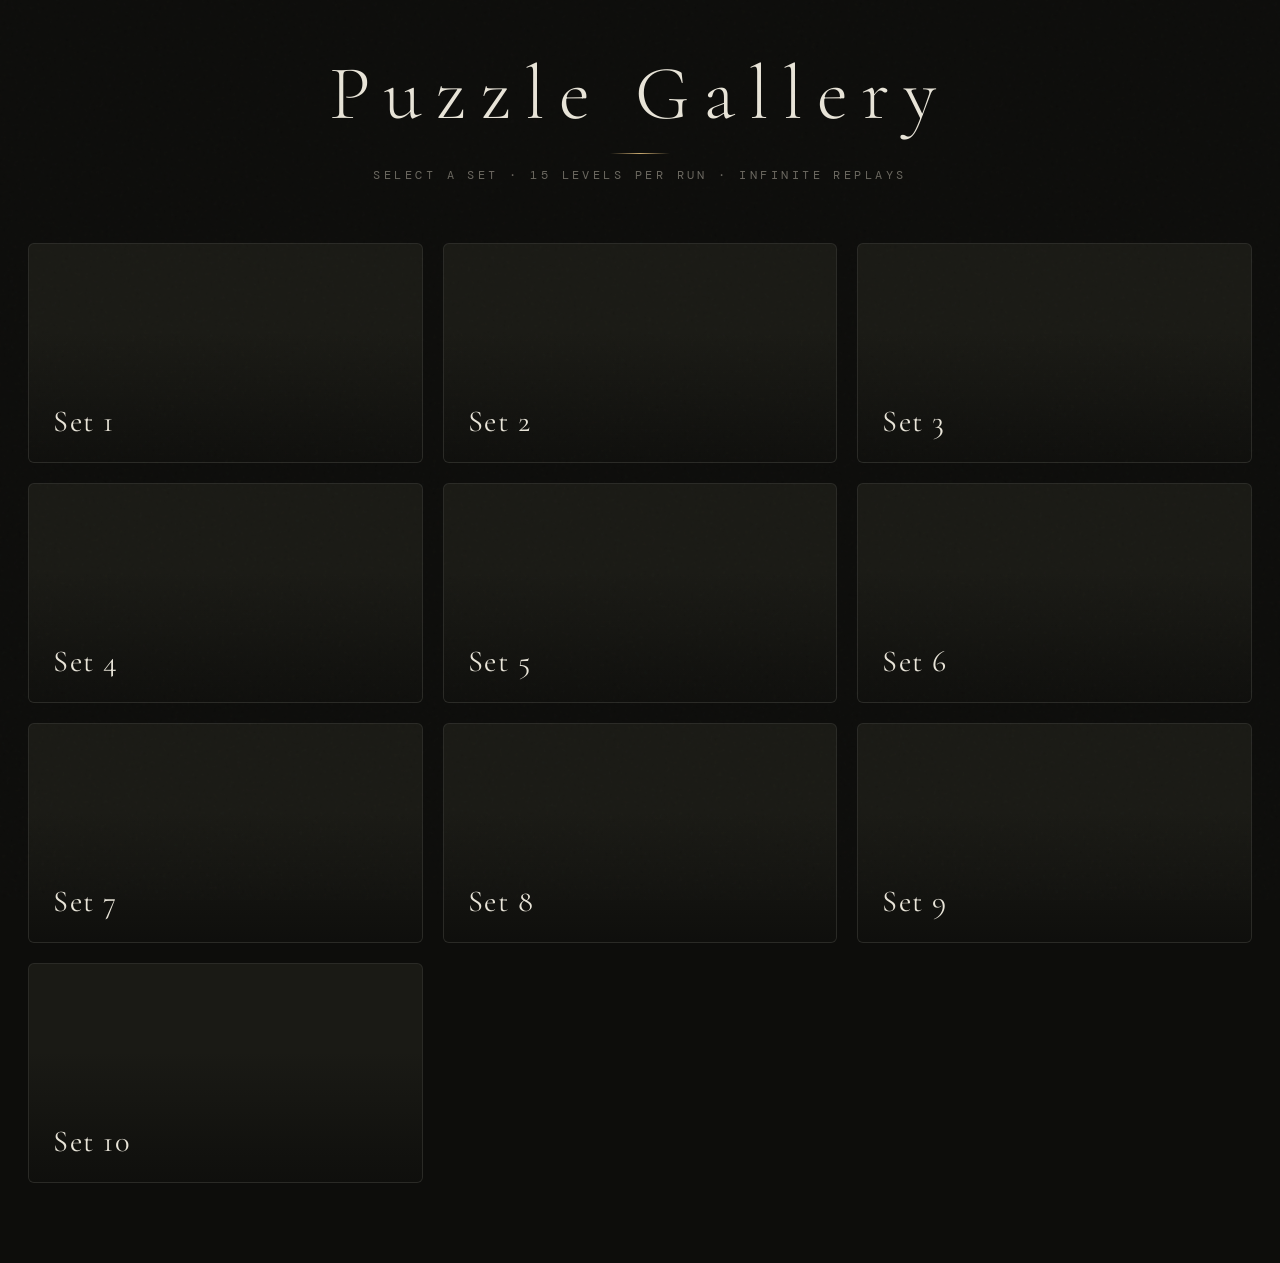
==== commit 4797fc95: "The Puzzle game project file" ====
--- a/index.html
+++ b/index.html
@@ -1,525 +1,1067 @@
-<!DOCTYPE html>
-<html lang="en">
-<head>
-<meta charset="UTF-8">
-<meta name="viewport" content="width=device-width, initial-scale=1.0">
-<title>Bong Eats Finland – Authentic Bengali Cuisine</title>
-<link rel="preconnect" href="https://fonts.googleapis.com">
-<link href="https://fonts.googleapis.com/css2?family=Playfair+Display:ital,wght@0,400;0,700;0,900;1,400;1,700&family=Cormorant+Garamond:ital,wght@0,300;0,400;0,600;1,300;1,400&family=DM+Sans:wght@300;400;500&display=swap" rel="stylesheet">
-<link rel="stylesheet" href="bef.css">
-<link rel="manifest" href="manifest.json">
-<link rel="apple-touch-icon" href="apple-touch-icon.png">
-<meta name="apple-mobile-web-app-capable" content="yes">
-<meta name="apple-mobile-web-app-status-bar-style" content="black-translucent">
-<meta name="apple-mobile-web-app-title" content="Bong Eats">
-<meta name="theme-color" content="#E8922A">
-</head>
-<body>
-
-<!-- NAV -->
-<nav>
-  <div class="nav-logo">
-    <img src="1777834721676_image.png" alt="Bong Eats Finland">
-  </div>
-  <div style="display:flex; align-items:center; gap:1rem;">
-    <div id="langToggle" onclick="toggleLang()" style="cursor:pointer; display:flex; align-items:center; gap:0.35rem; background:rgba(232,146,42,0.1); border:1px solid rgba(232,146,42,0.3); border-radius:20px; padding:0.28rem 0.75rem; transition:background 0.2s;" title="Vaihda kieltä / Switch language">
-      <span id="langFlag" style="font-size:0.95rem;">🇫🇮</span>
-      <span id="langLabel" style="font-size:0.68rem; letter-spacing:0.1em; text-transform:uppercase; color:var(--saffron); font-weight:500;">Suomi</span>
-    </div>
-    <button class="hamburger" id="hamburger" onclick="toggleMenu()" aria-label="Menu">
-      <span></span><span></span><span></span>
-    </button>
-  </div>
-  <ul class="nav-links" id="navLinks">
-    <li><a href="#about" onclick="toggleMenu()" data-en="About" data-fi="Tietoa">About</a></li>
-    <li><a href="#menu" onclick="toggleMenu()" data-en="Menu" data-fi="Ruokalista">Menu</a></li>
-    <li><a href="#contact" onclick="toggleMenu()" data-en="Contact" data-fi="Yhteystiedot">Contact</a></li>
-    <li><a href="#order" onclick="toggleMenu()" class="nav-order-btn" data-en="Order Now" data-fi="Tilaa nyt">Order Now</a></li>
-  </ul>
-</nav>
-
-<!-- HERO -->
-<section id="hero">
-  <div class="hero-bg"></div>
-  <div class="mandala m1"></div>
-  <div class="mandala m2"></div>
-  <div class="mandala m3"></div>
-  <img src="1777834721676_image.png" alt="Bong Eats Finland" style="width:160px;height:160px;object-fit:contain;border-radius:12px;margin-bottom:1.8rem;position:relative;box-shadow:0 0 60px rgba(232,146,42,0.18);">
-  <p class="hero-badge">Bengal &bull; Finland &bull; Est. 2022</p>
-  <h1 class="hero-title">
-    <span class="line1">Bong Eats</span>
-    <span class="line2">Finland</span>
-  </h1>
-  <p class="hero-sub" data-en="From the kitchens of Bengal to the heart of Finland — handcrafted dishes that carry the warmth, spice, and soul of home." data-fi="Bengalin keittiöistä Suomen sydämeen — käsintehtyä ruokaa, joka kantaa kodin lämpöä, mausteita ja sielua.">From the kitchens of Bengal to the heart of Finland — handcrafted dishes that carry the warmth, spice, and soul of home.</p>
-  <div class="hero-cta-group">
-    <a href="#menu" class="btn-primary" data-en="Explore Menu" data-fi="Tutustu ruokalistaan">Explore Menu</a>
-    <a href="#order" class="btn-outline" data-en="Place an Order" data-fi="Tee tilaus">Place an Order</a>
-  </div>
-  <div class="scroll-hint" data-en="Scroll" data-fi="Vieritä">Scroll</div>
-</section>
-
-<!-- ABOUT -->
-<section id="about">
-  <div style="width:600px;height:600px;border-radius:50%;overflow:hidden;display:grid;grid-template-columns:1fr 1fr 1fr;grid-template-rows:1fr 1fr 1fr;gap:3px;background:#0D1F17;outline:6px solid #E8922A;outline-offset:6px;box-shadow:0 0 0 12px rgba(232,146,42,0.15),0 8px 40px rgba(0,0,0,0.4);">
-    <img src="sorshe_ilish.jpg" style="width:100%;height:100%;object-fit:cover;">
-    <img src="mutton_biryani.jpg" style="width:100%;height:100%;object-fit:cover;">
-    <img src="chingri_malaikari.jpg" style="width:100%;height:100%;object-fit:cover;">
-    <img src="rui_kalia.jpg" style="width:100%;height:100%;object-fit:cover;">
-    <img src="egg_devil.jpg" style="width:100%;height:100%;object-fit:cover;">
-    <img src="veg_chop.jpg" style="width:100%;height:100%;object-fit:cover;">
-    <img src="basanti_polao-kasha_mangsho.jpg" style="width:100%;height:100%;object-fit:cover;">
-    <img src="veg_fried_rice-chiili_chicken.jpg" style="width:100%;height:100%;object-fit:cover;">
-    <img src="sorshe_ilish.jpg" style="width:100%;height:100%;object-fit:cover;">
-  </div>
-  <div class="about-text">
-    <p class="section-label" data-en="Our Story" data-fi="Tarinamme">Our Story</p>
-    <h2 class="section-title"><span data-en="Where Bengal meets" data-fi="Siellä missä Bengali kohtaa">Where Bengal meets</span> <em>Finland</em></h2>
-    <div class="divider"></div>
-    <p data-en="Bong Eats Finland was born from a simple longing — the deep, comforting flavors of Bengali home cooking, served thousands of miles from where it all began." data-fi="Bong Eats Finland syntyi yksinkertaisesta ikävästä — bengalilaisen kotikeittiön syvistä, lohduttavista mauista, tarjoiltuna tuhansien kilometrien päässä siitä, missä kaikki alkoi.">Bong Eats Finland was born from a simple longing — the deep, comforting flavors of Bengali home cooking, served thousands of miles from where it all began.</p>
-    <p data-en="Every dish we craft is a love letter to the culinary traditions of Bengal. From the slow-simmered curries perfumed with mustard oil to the delicate sweetness of our handmade desserts, we bring authenticity to every plate." data-fi="Jokainen valmistamamme annos on rakkauskirje Bengalin kulinaarisille perinteille. Sinappiöljyllä tuoksuvista hitaasti haudutetuista currykeitoista käsintehtyjen jälkiruokiemme makeuteen — tuomme aitoutta jokaiselle lautaselle.">Every dish we craft is a love letter to the culinary traditions of Bengal. From the slow-simmered curries perfumed with mustard oil to the delicate sweetness of our handmade desserts, we bring authenticity to every plate.</p>
-    <p data-en="Using locally sourced Finnish ingredients wherever possible, combined with traditional Bengali spice blends, we create a bridge between two beautiful cultures — one plate at a time." data-fi="Käyttämällä paikallisia suomalaisia raaka-aineita aina kun mahdollista, yhdistettynä perinteisiin bengalilaisiin mausteseoksiin, luomme sillan kahden kauniin kulttuurin välille — yksi lautanen kerrallaan.">Using locally sourced Finnish ingredients wherever possible, combined with traditional Bengali spice blends, we create a bridge between two beautiful cultures — one plate at a time.</p>
-    <div class="values-row">
-      <div class="value-pill"><span>🌿</span><span data-en="Fresh & Natural" data-fi="Tuoretta & Luonnollista">Fresh & Natural</span></div>
-      <div class="value-pill"><span>🔥</span><span data-en="Slow Cooked" data-fi="Hitaasti keitetty">Slow Cooked</span></div>
-      <div class="value-pill"><span>❤️</span><span data-en="Made with Love" data-fi="Tehty rakkaudella">Made with Love</span></div>
-    </div>
-  </div>
-</section>
-
-<!-- MENU -->
-<section id="menu">
-  <div class="menu-header">
-    <p class="section-label" data-en="What We Offer" data-fi="Mitä tarjoamme">What We Offer</p>
-    <h2 class="section-title"><span data-en="Our" data-fi="Meidän">Our</span> <em data-en="Menu" data-fi="Ruokalistamme">Menu</em></h2>
-    <div class="divider"></div>
-  </div>
-  <div class="menu-tabs">
-    <button class="tab-btn active" onclick="filterMenu('all',this)" data-en="All" data-fi="Kaikki">All</button>
-    <button class="tab-btn" onclick="filterMenu('main',this)" data-en="Main Course" data-fi="Pääruoka">Main Course</button>
-    <button class="tab-btn" onclick="filterMenu('snack',this)" data-en="Snacks" data-fi="Välipalat">Snacks</button>
-    <button class="tab-btn" onclick="filterMenu('sweet',this)" data-en="Sweets" data-fi="Jälkiruoat">Sweets</button>
-  </div>
-  <div class="menu-grid" id="menuGrid">
-
-    <div class="menu-item" data-cat="main">
-      <img src="sorshe_ilish.jpg" style="width:100%;height:auto;object-fit:contain;border-radius:2px;margin-bottom:0.6rem;">
-      <div class="item-name">Sorshe Ilish <span class="item-tag" data-en="Signature" data-fi="Erikoisuus">Signature</span></div>
-      <div class="item-desc" data-en="Hilsa fish steamed in a pungent mustard sauce — the crown jewel of Bengali cooking." data-fi="Hilsa-kala höyrytettynä pistävässä sinappikasteikkeessa — bengalilaisen keittiön kruununjalokivi.">Hilsa fish steamed in a pungent mustard sauce — the crown jewel of Bengali cooking.</div>
-      <div class="item-price">€12.00</div>
-      <div style="display:flex;gap:0.6rem;margin-top:1rem;align-items:center;flex-wrap:wrap;">
-        <div class="qty-stepper">
-          <button type="button" onclick="stepQty('qty_sorshe',-1)">−</button>
-          <input type="number" id="qty_sorshe" min="1" max="50" value="1">
-          <button type="button" onclick="stepQty('qty_sorshe',1)">+</button>
-        </div>
-        <button type="button" onclick="addToOrder('Sorshe Ilish – €12.00','qty_sorshe')" class="add-btn" data-en="+ Add to Order" data-fi="+ Lisää tilaukseen">+ Add to Order</button>
-      </div>
-    </div>
-
-    <div class="menu-item" data-cat="main">
-      <img src="kasha_mangsho.jpg" style="width:100%;height:auto;object-fit:contain;border-radius:2px;margin-bottom:0.6rem;">
-      <div class="item-name">Kosha Mangsho</div>
-      <div class="item-desc" data-en="Slow-braised mutton in a dark, caramelised onion and spice gravy. Weekend special." data-fi="Hitaasti haudutettu lampaanliha tummassa, karamellisoitujen sipulien ja mausteiden kastikkeessa. Viikonlopun erikoisuus.">Slow-braised mutton in a dark, caramelised onion and spice gravy. Weekend special.</div>
-      <div class="item-price">€10.00</div>
-      <div style="display:flex;gap:0.6rem;margin-top:1rem;align-items:center;flex-wrap:wrap;">
-        <div class="qty-stepper">
-          <button type="button" onclick="stepQty('qty_kosha',-1)">−</button>
-          <input type="number" id="qty_kosha" min="1" max="50" value="1">
-          <button type="button" onclick="stepQty('qty_kosha',1)">+</button>
-        </div>
-        <button type="button" onclick="addToOrder('Kosha Mangsho – €10.00','qty_kosha')" class="add-btn" data-en="+ Add to Order" data-fi="+ Lisää tilaukseen">+ Add to Order</button>
-      </div>
-    </div>
-
-    <div class="menu-item" data-cat="main">
-      <img src="chingri_malaikari.jpg" style="width:100%;height:auto;object-fit:contain;border-radius:2px;margin-bottom:0.6rem;">
-      <div class="item-name">Chingri Malai Curry</div>
-      <div class="item-desc" data-en="Plump prawns simmered in a velvety coconut milk and turmeric gravy." data-fi="Mehevät katkaravut haudutettuna samettisessa kookosmaito- ja kurkumakastikkeessa.">Plump prawns simmered in a velvety coconut milk and turmeric gravy.</div>
-      <div class="item-price">€9.00</div>
-      <div style="display:flex;gap:0.6rem;margin-top:1rem;align-items:center;flex-wrap:wrap;">
-        <div class="qty-stepper">
-          <button type="button" onclick="stepQty('qty_cmc',-1)">−</button>
-          <input type="number" id="qty_cmc" min="1" max="50" value="1">
-          <button type="button" onclick="stepQty('qty_cmc',1)">+</button>
-        </div>
-        <button type="button" onclick="addToOrder('Chingri Malai Curry – €9.00','qty_cmc)" class="add-btn" data-en="+ Add to Order" data-fi="+ Lisää tilaukseen">+ Add to Order</button>
-      </div>
-    </div>
-
-    <div class="menu-item" data-cat="main">
-      <img src="mutton_biryani.jpg" style="width:100%;height:auto;object-fit:contain;border-radius:2px;margin-bottom:0.6rem;">
-      <div class="item-name">Mutton Biryani</div>
-      <div class="item-desc" data-en="Fragrant basmati rice slow-cooked with tender mutton, whole spices, caramelised onions, a golden potato, and an egg — the Kolkata way." data-fi="Tuoksuva basmatiriisi hitaasti kypsennetty murean lampaan, kokonaisten mausteiden, karamellisoitujen sipulien, kultaisen perunan ja munan kanssa — Kolkatan tyyliin.">Fragrant basmati rice slow-cooked with tender mutton, whole spices, caramelised onions, a golden potato, and an egg — the Kolkata way.</div>
-      <div class="item-price">€13.00</div>
-      <div style="display:flex;gap:0.6rem;margin-top:1rem;align-items:center;flex-wrap:wrap;">
-        <div class="qty-stepper">
-          <button type="button" onclick="stepQty('qty_mb',-1)">−</button>
-          <input type="number" id="qty_mb" min="1" max="50" value="1">
-          <button type="button" onclick="stepQty('qty_mb',1)">+</button>
-        </div>
-        <button type="button" onclick="addToOrder('Mutton Biryani – €13.00','qty_mb')" class="add-btn" data-en="+ Add to Order" data-fi="+ Lisää tilaukseen">+ Add to Order</button>
-      </div>
-    </div>
-
-    <div class="menu-item" data-cat="main">
-      <img src="rui_kalia.jpg" style="width:100%;height:auto;object-fit:contain;border-radius:2px;margin-bottom:0.6rem;">
-      <div class="item-name">Rui (Rohu) Kalia</div>
-      <div class="item-desc" data-en="Rohu fish slow-cooked in a rich, golden gravy of ginger, cumin, and whole spices — a festive Bengali classic." data-fi="Rohu-kala hitaasti kypsennetty rikkaassa, kultaisessa inkivääri-, kumina- ja kokonaisten mausteiden kastikkeessa — bengalilainen juhlaklassikko.">Rohu fish slow-cooked in a rich, golden gravy of ginger, cumin, and whole spices — a festive Bengali classic.</div>
-      <div class="item-price">€8.00</div>
-      <div style="display:flex;gap:0.6rem;margin-top:1rem;align-items:center;flex-wrap:wrap;">
-        <div class="qty-stepper">
-          <button type="button" onclick="stepQty('qty_rk',-1)">−</button>
-          <input type="number" id="qty_rk" min="1" max="50" value="1">
-          <button type="button" onclick="stepQty('qty_rk',1)">+</button>
-        </div>
-        <button type="button" onclick="addToOrder('Rui (Rohu) Kalia – €8.00','qty_rk')" class="add-btn" data-en="+ Add to Order" data-fi="+ Lisää tilaukseen">+ Add to Order</button>
-      </div>
-    </div>
-
-    <div class="menu-item" data-cat="main">
-      <img src="Chicken_maharani.jpg" style="width:100%;height:auto;object-fit:contain;border-radius:2px;margin-bottom:0.6rem;">
-      <div class="item-name">Chicken Maharani</div>
-      <div class="item-desc" data-en="Tender chicken slow-cooked in a regal blend of aromatic spices, rich cashew paste, and cream — a dish fit for royalty." data-fi="Murea kana hitaasti kypsennetty kuninkaallisessa aromaattisten mausteiden, rikkaan cashewpastan ja kerman sekoituksessa.">Tender chicken slow-cooked in a regal blend of aromatic spices, rich cashew paste, and cream — a dish fit for royalty.</div>
-      <div class="item-price">€9.00</div>
-      <div style="display:flex;gap:0.6rem;margin-top:1rem;align-items:center;flex-wrap:wrap;">
-        <div class="qty-stepper">
-          <button type="button" onclick="stepQty('qty_rani',-1)">−</button>
-          <input type="number" id="qty_rani" min="1" max="50" value="1">
-          <button type="button" onclick="stepQty('qty_rani',1)">+</button>
-        </div>
-        <button type="button" onclick="addToOrder('Chicken Maharani – €9.00','qty_rani')" class="add-btn" data-en="+ Add to Order" data-fi="+ Lisää tilaukseen">+ Add to Order</button>
-      </div>
-    </div>
-
-    <div class="menu-item" data-cat="main">
-      <img src="Dhokar_dalna.jpeg" style="width:100%;height:auto;object-fit:contain;border-radius:2px;margin-bottom:0.6rem;">
-      <div class="item-name">Dhokar Dalna</div>
-      <div class="item-desc" data-en="Crispy lentil cakes simmered in a fragrant golden gravy — a uniquely Bengali vegetarian dish full of soul." data-fi="Rapeita linssipiirakoita haudutettuna tuoksuvassa kultaisessa kastikkeessa — ainutlaatuinen bengalilainen kasvisruoka.">Crispy lentil cakes simmered in a fragrant golden gravy — a uniquely Bengali vegetarian dish full of soul.</div>
-      <div class="item-price">€6.00</div>
-      <div style="display:flex;gap:0.6rem;margin-top:1rem;align-items:center;flex-wrap:wrap;">
-        <div class="qty-stepper">
-          <button type="button" onclick="stepQty('qty_dhoka',-1)">−</button>
-          <input type="number" id="qty_dhoka" min="1" max="50" value="1">
-          <button type="button" onclick="stepQty('qty_dhoka',1)">+</button>
-        </div>
-        <button type="button" onclick="addToOrder('Dhokar Dalna – €6.00','qty_dhoka')" class="add-btn" data-en="+ Add to Order" data-fi="+ Lisää tilaukseen">+ Add to Order</button>
-      </div>
-    </div>
-
-    <div class="menu-item" data-cat="snack">
-      <img src="veg_chop.jpg" style="width:100%;height:auto;object-fit:contain;border-radius:2px;margin-bottom:0.6rem;">
-      <div class="item-name">Veg Chop</div>
-      <div class="item-desc" data-en="Golden-fried breadcrumb-coated croquettes stuffed with spiced vegetables — crispy outside, soft within." data-fi="Kultaiseksi paistetut kroketit täytetty mausteisilla kasviksilla — rapea ulkoa, pehmeä sisältä.">Golden-fried breadcrumb-coated croquettes stuffed with spiced vegetables — crispy outside, soft within.</div>
-      <div class="item-price">€3.00</div>
-      <div style="display:flex;gap:0.6rem;margin-top:1rem;align-items:center;flex-wrap:wrap;">
-        <div class="qty-stepper">
-          <button type="button" onclick="stepQty('qty_vc',-1)">−</button>
-          <input type="number" id="qty_vc" min="1" max="50" value="1">
-          <button type="button" onclick="stepQty('qty_vc',1)">+</button>
-        </div>
-        <button type="button" onclick="addToOrder('Veg Chop – €3.00','qty_vc')" class="add-btn" data-en="+ Add to Order" data-fi="+ Lisää tilaukseen">+ Add to Order</button>
-      </div>
-    </div>
-
-    <div class="menu-item" data-cat="snack">
-      <img src="luchi_aludam.jpg" style="width:100%;height:auto;object-fit:contain;border-radius:2px;margin-bottom:0.6rem;">
-      <div class="item-name">Luchi - Aloo Dam</div>
-      <div class="item-desc" data-en="Pillowy deep-fried pooris with slow-cooked spiced potato curry — the ultimate Bengali Sunday comfort." data-fi="Pehmeät uppopaistetut purit hitaasti keitetyn mausteisen perunacurryn kanssa — bengalilaisen sunnuntain lohdutus.">Pillowy deep-fried pooris with slow-cooked spiced potato curry — the ultimate Bengali Sunday comfort.</div>
-      <div class="item-price">€8.00</div>
-      <div style="display:flex;gap:0.6rem;margin-top:1rem;align-items:center;flex-wrap:wrap;">
-        <div class="qty-stepper">
-          <button type="button" onclick="stepQty('qty_luchi',-1)">−</button>
-          <input type="number" id="qty_luchi" min="1" max="50" value="1">
-          <button type="button" onclick="stepQty('qty_luchi',1)">+</button>
-        </div>
-        <button type="button" onclick="addToOrder('Luchi - Aloo Dam – €8.00','qty_luchi')" class="add-btn" data-en="+ Add to Order" data-fi="+ Lisää tilaukseen">+ Add to Order</button>
-      </div>
-    </div>
-
-    <div class="menu-item" data-cat="snack">
-      <img src="alu_dam.jpg" style="width:100%;height:auto;object-fit:contain;border-radius:2px;margin-bottom:0.6rem;">
-      <div class="item-name">Alur Dum</div>
-      <div class="item-desc" data-en="Baby potatoes slow-cooked in a fiery, tangy tomato and spice gravy — humble but punchy." data-fi="Pieniä perunoita hitaasti kypsennetty tulisessa tomaatti- ja mausteliemessä — nöyrä mutta voimakas.">Baby potatoes slow-cooked in a fiery, tangy tomato and spice gravy — humble but punchy.</div>
-      <div class="item-price">€4.00</div>
-      <div style="display:flex;gap:0.6rem;margin-top:1rem;align-items:center;flex-wrap:wrap;">
-        <div class="qty-stepper">
-          <button type="button" onclick="stepQty('qty_alurdum',-1)">−</button>
-          <input type="number" id="qty_alurdum" min="1" max="50" value="1">
-          <button type="button" onclick="stepQty('qty_alurdum',1)">+</button>
-        </div>
-        <button type="button" onclick="addToOrder('Alur Dum – €4.00','qty_alurdum')" class="add-btn" data-en="+ Add to Order" data-fi="+ Lisää tilaukseen">+ Add to Order</button>
-      </div>
-    </div>
-
-    <div class="menu-item" data-cat="snack">
-      <img src="egg_devil.jpg" style="width:100%;height:auto;object-fit:contain;border-radius:2px;margin-bottom:0.6rem;">
-      <div class="item-name">Dimer (Egg) Devil</div>
-      <div class="item-desc" data-en="Boiled eggs coated in a spiced vegetable layer, crumbed and fried to golden perfection." data-fi="Keitetyt munat päällystetty mausteisella kasviskerroksella, korppujauhotettu ja paistettu kultaiseen täydellisyyteen.">Boiled eggs coated in a spiced vegetable layer, crumbed and fried to golden perfection.</div>
-      <div class="item-price">€4.00</div>
-      <div style="display:flex;gap:0.6rem;margin-top:1rem;align-items:center;flex-wrap:wrap;">
-        <div class="qty-stepper">
-          <button type="button" onclick="stepQty('qty_eggdevil',-1)">−</button>
-          <input type="number" id="qty_eggdevil" min="1" max="50" value="1">
-          <button type="button" onclick="stepQty('qty_eggdevil',1)">+</button>
-        </div>
-        <button type="button" onclick="addToOrder('Dimer (Egg) Devil – €4.00','qty_eggdevil')" class="add-btn" data-en="+ Add to Order" data-fi="+ Lisää tilaukseen">+ Add to Order</button>
-      </div>
-    </div>
-
-    <div class="menu-item" data-cat="sweet">
-      <img src="kalojam.jpg" style="width:100%;height:auto;object-fit:contain;border-radius:2px;margin-bottom:0.6rem;">
-      <div class="item-name">Kalojam</div>
-      <div class="item-desc" data-en="Deep-fried cottage cheese dumplings soaked in sugar syrup — dark as midnight and melt-in-your-mouth sweet." data-fi="Uppopaistetut rahkanyytit sokerisiirappiin liotettuna — yön mustia ja suussa sulavia.">Deep-fried cottage cheese dumplings soaked in sugar syrup — dark as midnight and melt-in-your-mouth sweet.</div>
-      <div class="item-price">€1.00</div>
-      <div style="display:flex;gap:0.6rem;margin-top:1rem;align-items:center;flex-wrap:wrap;">
-        <div class="qty-stepper">
-          <button type="button" onclick="stepQty('qty_kalojam',-1)">−</button>
-          <input type="number" id="qty_kalojam" min="1" max="50" value="1">
-          <button type="button" onclick="stepQty('qty_kalojam',1)">+</button>
-        </div>
-        <button type="button" onclick="addToOrder('Kalojam – €1.00','qty_kalojam')" class="add-btn" data-en="+ Add to Order" data-fi="+ Lisää tilaukseen">+ Add to Order</button>
-      </div>
-    </div>
-
-    <div class="menu-item" data-cat="sweet">
-      <img src="bhapa_sandesh.jpg" style="width:100%;height:auto;object-fit:contain;border-radius:2px;margin-bottom:0.6rem;">
-      <div class="item-name">Bhapa Sandesh</div>
-      <div class="item-desc" data-en="Steamed cottage cheese sweetened with sugar and cardamom — delicate and melt-in-the-mouth." data-fi="Höyrytetty rahka makeutettuna sokerilla ja kardamomilla — herkkä ja suussa sulava.">Steamed cottage cheese sweetened with sugar and cardamom — delicate and melt-in-the-mouth.</div>
-      <div class="item-price">€2.50</div>
-      <div style="display:flex;gap:0.6rem;margin-top:1rem;align-items:center;flex-wrap:wrap;">
-        <div class="qty-stepper">
-          <button type="button" onclick="stepQty('qty_bhapa',-1)">−</button>
-          <input type="number" id="qty_bhapa" min="1" max="50" value="1">
-          <button type="button" onclick="stepQty('qty_bhapa',1)">+</button>
-        </div>
-        <button type="button" onclick="addToOrder('Bhapa Sandesh – €2.50','qty_bhapa')" class="add-btn" data-en="+ Add to Order" data-fi="+ Lisää tilaukseen">+ Add to Order</button>
-      </div>
-    </div>
-
-  </div>
-</section>
-
-<!-- CONTACT -->
-<section id="contact">
-  <div class="about-text">
-    <p class="section-label" data-en="Get in Touch" data-fi="Ota yhteyttä">Get in Touch</p>
-    <h2 class="section-title"><span data-en="Find" data-fi="Löydä">Find</span> <em data-en="Us" data-fi="meidät">Us</em></h2>
-    <div class="divider"></div>
-    <div class="contact-detail">
-      <div class="contact-icon">📍</div>
-      <div>
-        <div class="contact-label" data-en="Location" data-fi="Sijainti">Location</div>
-        <div class="contact-value">Espoo, Finland<br><em data-en="Home delivery & pickup available" data-fi="Kotiinkuljetus & nouto saatavilla">Home delivery & pickup available</em></div>
-      </div>
-    </div>
-    <div class="contact-detail">
-      <div class="contact-icon">📱</div>
-      <div>
-        <div class="contact-label" data-en="WhatsApp Orders" data-fi="WhatsApp-tilaukset">WhatsApp Orders</div>
-        <div class="contact-value">+358 46 582 3763</div>
-      </div>
-    </div>
-    <div class="contact-detail">
-      <div class="contact-icon">🕐</div>
-      <div>
-        <div class="contact-label" data-en="Order Hours" data-fi="Tilausajat">Order Hours</div>
-        <div class="contact-value" data-en="Wed – Fri: 08:00 – 20:00" data-fi="Ke – Pe: 08:00 – 20:00">Wed – Fri: 08:00 – 20:00</div>
-      </div>
-    </div>
-    <div class="contact-detail">
-      <div class="contact-icon">✉️</div>
-      <div>
-        <div class="contact-label" data-en="Email" data-fi="Sähköposti">Email</div>
-        <div class="contact-value">chaudhuriromy@gmail.com</div>
-      </div>
-    </div>
-    <div class="social-row">
-      <a href="https://www.instagram.com/bong_eats_finland/" target="_blank" class="social-btn">📸 Instagram</a>
-      <a href="https://whatsapp.com/channel/0029Vb6AsKt1SWtATu681S3f" target="_blank" class="social-btn">💬 WhatsApp</a>
-      <a href="https://tinyurl.com/bongeatsfinland" target="_blank" class="social-btn">👍 Facebook</a>
-    </div>
-  </div>
-  <div>
-    <p class="section-label" data-en="Pickup & Delivery" data-fi="Nouto & Toimitus">Pickup & Delivery</p>
-    <h2 class="section-title"><span data-en="How It" data-fi="Miten se">How It</span> <em data-en="Works" data-fi="toimii">Works</em></h2>
-    <div class="divider"></div>
-    <div style="display:flex;flex-direction:column;gap:1.5rem;margin-top:1rem;">
-      <div class="contact-detail">
-        <div class="contact-icon" style="background:rgba(232,146,42,0.1);width:40px;height:40px;display:flex;align-items:center;justify-content:center;border-radius:50%;flex-shrink:0;">1</div>
-        <div>
-          <div class="contact-label" data-en="Place Your Order" data-fi="Tee tilauksesi">Place Your Order</div>
-          <div class="contact-value" data-en="Fill in the order form and send us a WhatsApp message with your items." data-fi="Täytä tilauslomake ja lähetä meille WhatsApp-viesti tuotteistasi.">Fill in the order form and send us a WhatsApp message with your items.</div>
-        </div>
-      </div>
-      <div class="contact-detail">
-        <div class="contact-icon" style="background:rgba(232,146,42,0.1);width:40px;height:40px;display:flex;align-items:center;justify-content:center;border-radius:50%;flex-shrink:0;">2</div>
-        <div>
-          <div class="contact-label" data-en="We Confirm" data-fi="Vahvistamme">We Confirm</div>
-          <div class="contact-value" data-en="We'll confirm availability and an estimated ready time." data-fi="Vahvistamme saatavuuden ja arvioidun valmistusajan.">We'll confirm availability and an estimated ready time.</div>
-        </div>
-      </div>
-      <div class="contact-detail">
-        <div class="contact-icon" style="background:rgba(232,146,42,0.1);width:40px;height:40px;display:flex;align-items:center;justify-content:center;border-radius:50%;flex-shrink:0;">3</div>
-        <div>
-          <div class="contact-label" data-en="Pick Up or Receive" data-fi="Nouda tai vastaanota">Pick Up or Receive</div>
-          <div class="contact-value" data-en="Collect from Viherlaakso, Espoo or enjoy home delivery in the Helsinki Metropolitan area." data-fi="Nouda Viherlaaksosta, Espoosta tai nauti kotiinkuljetuksesta Helsingin metropolialueella.">Collect from Viherlaakso, Espoo or enjoy home delivery in the Helsinki Metropolitan area.</div>
-        </div>
-      </div>
-    </div>
-  </div>
-</section>
-
-<!-- SPECIALS -->
-<section style="background:var(--deep-red);padding:4rem;text-align:center;">
-  <div style="max-width:800px;margin:0 auto;">
-    <p class="section-label" data-en="Beyond the Menu" data-fi="Ruokalistan ulkopuolella">Beyond the Menu</p>
-    <h2 class="section-title" style="margin-bottom:1rem;"><span data-en="We Also" data-fi="Teemme myös">We Also</span> <em data-en="Customise & Cater" data-fi="Räätälöimme & Cateringia">Customise & Cater</em></h2>
-    <div class="divider" style="margin:1.2rem auto;"></div>
-    <div style="display:grid;grid-template-columns:1fr 1fr;gap:2rem;margin-top:2rem;">
-      <div style="border:1px solid rgba(250,243,224,0.15);padding:2rem;border-radius:2px;">
-        <div style="font-size:2.5rem;margin-bottom:1rem;">🍽️</div>
-        <h3 style="font-family:'Playfair Display',serif;font-size:1.2rem;margin-bottom:0.8rem;color:var(--cream);" data-en="Custom Orders" data-fi="Räätälöidyt tilaukset">Custom Orders</h3>
-        <p style="font-family:'Cormorant Garamond',serif;font-size:1.05rem;color:rgba(250,243,224,0.75);line-height:1.7;" data-en="Have a favourite Bengali dish in mind that's not on our menu? Just ask!" data-fi="Onko sinulla mielessä suosikki bengalilainen ruoka, jota ei ole ruokalistassamme? Kysy vain!">Have a favourite Bengali dish in mind that's not on our menu? Just ask!</p>
-        <textarea id="customInput" placeholder="Describe your custom dish..." data-en-placeholder="Describe your custom dish..." data-fi-placeholder="Kuvaile räätälöityä ruokaasi..." style="width:100%;margin-top:1rem;padding:0.75rem;background:rgba(0,0,0,0.2);border:1px solid rgba(250,243,224,0.15);color:var(--cream);font-family:'DM Sans',sans-serif;font-size:0.88rem;border-radius:2px;min-height:80px;outline:none;"></textarea>
-        <button type="button" onclick="addCustom('custom')" class="add-btn" style="margin-top:0.75rem;width:100%;" data-en="+ Add Custom Request to Order" data-fi="+ Lisää räätälöity pyyntö tilaukseen">+ Add Custom Request to Order</button>
-      </div>
-      <div style="border:1px solid rgba(250,243,224,0.15);padding:2rem;border-radius:2px;">
-        <div style="font-size:2.5rem;margin-bottom:1rem;">🎉</div>
-        <h3 style="font-family:'Playfair Display',serif;font-size:1.2rem;margin-bottom:0.8rem;color:var(--cream);" data-en="Party & Event Catering" data-fi="Juhlat & Tapahtumaruokailu">Party & Event Catering</h3>
-        <p style="font-family:'Cormorant Garamond',serif;font-size:1.05rem;color:rgba(250,243,224,0.75);line-height:1.7;" data-en="Planning a get-together or special celebration? Tell us more!" data-fi="Suunnitteletko kokoontumista tai erikoisjuhlaa? Kerro meille lisää!">Planning a get-together or special celebration? Tell us more!</p>
-        <textarea id="cateringInput" placeholder="Describe your event, guest count, date..." data-en-placeholder="Describe your event, guest count, date..." data-fi-placeholder="Kuvaile tapahtumaasi, vierasmäärää, päivämäärää..." style="width:100%;margin-top:1rem;padding:0.75rem;background:rgba(0,0,0,0.2);border:1px solid rgba(250,243,224,0.15);color:var(--cream);font-family:'DM Sans',sans-serif;font-size:0.88rem;border-radius:2px;min-height:80px;outline:none;"></textarea>
-        <button type="button" onclick="addCustom('catering')" class="add-btn" style="margin-top:0.75rem;width:100%;" data-en="+ Add Catering Request to Order" data-fi="+ Lisää cateringpyyntö tilaukseen">+ Add Catering Request to Order</button>
-      </div>
-    </div>
-    <p style="margin-top:2rem;font-family:'Cormorant Garamond',serif;font-size:1.5rem;color:white;font-style:italic;" data-en="Get in touch via WhatsApp to discuss your requirements." data-fi="Ota yhteyttä WhatsAppin kautta ja kerro tarpeistasi.">Get in touch via WhatsApp to discuss your requirements.</p>
-  </div>
-</section>
-
-<!-- ORDER -->
-<section id="order">
-  <div class="order-inner">
-    <p class="section-label" data-en="Place Your Order" data-fi="Tee tilauksesi">Place Your Order</p>
-    <h2 class="section-title"><span data-en="Order via" data-fi="Tilaa">Order via</span> <em>WhatsApp</em></h2>
-    <div class="divider"></div>
-    <p class="order-sub" data-en="Fill in the form below and your order details will be sent directly to our WhatsApp. We'll confirm and get cooking!" data-fi="Täytä alla oleva lomake ja tilaustietosi lähetetään suoraan WhatsAppiimme. Vahvistamme ja ryhdymme kokkaamaan!">Fill in the form below and your order details will be sent directly to our WhatsApp. We'll confirm and get cooking!</p>
-    <div class="order-form">
-      <div class="form-row">
-        <div class="form-group">
-          <label class="form-label" data-en="Your Name *" data-fi="Nimesi *">Your Name *</label>
-          <input type="text" class="form-input" id="orderName" placeholder="e.g. John Doe" data-en-placeholder="e.g. John Doe" data-fi-placeholder="esim. Matti Meikäläinen">
-        </div>
-        <div class="form-group">
-          <label class="form-label" data-en="Phone Number *" data-fi="Puhelinnumero *">Phone Number *</label>
-          <input type="tel" class="form-input" id="orderPhone" placeholder="+358 XX XXX XXXX">
-        </div>
-      </div>
-      <div class="form-row">
-        <div class="form-group">
-          <label class="form-label" data-en="Delivery Type" data-fi="Toimitustapa">Delivery Type</label>
-          <select class="form-select" id="orderType">
-            <option value="Pickup" data-en="🏠 Self Pickup" data-fi="🏠 Itse nouto">🏠 Self Pickup</option>
-            <option value="Delivery" data-en="🚗 Home Delivery" data-fi="🚗 Kotiinkuljetus">🚗 Home Delivery</option>
-          </select>
-        </div>
-        <div class="form-group">
-          <label class="form-label" data-en="Preferred Date & Time" data-fi="Toivottu päivä & aika">Preferred Date & Time</label>
-          <input type="hidden" id="orderTime">
-          <div id="calTrigger" onclick="toggleCalendar()" class="form-input" style="cursor:pointer;display:flex;justify-content:space-between;align-items:center;user-select:none;">
-            <span id="calDisplay" style="color:rgba(250,243,224,0.4);" data-en="Select a weekend date & time..." data-fi="Valitse viikonlopun päivä & aika...">Select a weekend date & time...</span>
-            <span style="color:var(--saffron);font-size:0.9rem;">📅</span>
-          </div>
-          <div id="customCal" style="display:none;margin-top:0.5rem;background:rgba(13,31,23,0.97);border:1px solid rgba(232,146,42,0.25);border-radius:2px;padding:1.2rem;z-index:50;position:relative;">
-            <div style="display:flex;justify-content:space-between;align-items:center;margin-bottom:1rem;">
-              <button type="button" onclick="changeMonth(-1)" style="background:none;border:none;color:var(--saffron);font-size:1.2rem;cursor:pointer;padding:0.2rem 0.6rem;">‹</button>
-              <span id="calMonthLabel" style="font-family:'Playfair Display',serif;font-size:1rem;color:var(--cream);"></span>
-              <button type="button" onclick="changeMonth(1)" style="background:none;border:none;color:var(--saffron);font-size:1.2rem;cursor:pointer;padding:0.2rem 0.6rem;">›</button>
-            </div>
-            <div style="display:grid;grid-template-columns:repeat(7,1fr);gap:2px;margin-bottom:0.4rem;text-align:center;">
-              <span style="font-size:0.65rem;color:rgba(250,243,224,0.3);padding:0.2rem;" data-en="Mo" data-fi="Ma">Mo</span>
-              <span style="font-size:0.65rem;color:rgba(250,243,224,0.3);padding:0.2rem;" data-en="Tu" data-fi="Ti">Tu</span>
-              <span style="font-size:0.65rem;color:rgba(250,243,224,0.3);padding:0.2rem;" data-en="We" data-fi="Ke">We</span>
-              <span style="font-size:0.65rem;color:rgba(250,243,224,0.3);padding:0.2rem;" data-en="Th" data-fi="To">Th</span>
-              <span style="font-size:0.65rem;color:rgba(250,243,224,0.3);padding:0.2rem;" data-en="Fr" data-fi="Pe">Fr</span>
-              <span style="font-size:0.65rem;color:var(--saffron);padding:0.2rem;opacity:0.8;" data-en="Sa" data-fi="La">Sa</span>
-              <span style="font-size:0.65rem;color:var(--saffron);padding:0.2rem;opacity:0.8;" data-en="Su" data-fi="Su">Su</span>
-            </div>
-            <div id="calDays" style="display:grid;grid-template-columns:repeat(7,1fr);gap:2px;"></div>
-            <div id="calTimeRow" style="display:none;margin-top:1rem;border-top:1px solid rgba(232,146,42,0.15);padding-top:1rem;">
-              <label style="font-size:0.7rem;letter-spacing:0.14em;text-transform:uppercase;color:rgba(250,243,224,0.5);display:block;margin-bottom:0.5rem;" data-en="Select Time (11:00 AM onwards)" data-fi="Valitse aika (klo 11:00 alkaen)">Select Time (11:00 AM onwards)</label>
-              <select id="calTime" class="form-select" onchange="confirmDateTime()">
-                <option value="" data-en="— Pick a time —" data-fi="— Valitse aika —">— Pick a time —</option>
-                <option value="11:00">11:00</option><option value="12:00">12:00</option>
-                <option value="13:00">13:00</option><option value="14:00">14:00</option>
-                <option value="15:00">15:00</option><option value="16:00">16:00</option>
-                <option value="17:00">17:00</option><option value="18:00">18:00</option>
-                <option value="19:00">19:00</option><option value="20:00">20:00</option>
-              </select>
-            </div>
-          </div>
-          <div style="margin-top:0.8rem;padding:0.7rem 1rem;background:rgba(232,146,42,0.06);border-left:3px solid rgba(232,146,42,0.4);font-size:0.76rem;color:rgba(250,243,224,0.6);line-height:1.7;">
-            <span data-en="📅 Weekend slots only (Sat & Sun, from 11 AM). Want to order on a weekday?" data-fi="📅 Vain viikonloppuajat (La & Su, klo 11 alkaen). Haluatko tilata arkisin?">📅 Weekend slots only (Sat & Sun, from 11 AM). Want to order on a weekday?</span>
-            <a href="https://wa.me/358465823763" target="_blank" style="color:var(--saffron);text-decoration:underline;" data-en="Chat with us on WhatsApp" data-fi="Chatta kanssamme WhatsAppissa"> Chat with us on WhatsApp</a>
-            <span data-en="— we'll work something out! 🍛" data-fi="— keksitään jotain! 🍛"> — we'll work something out! 🍛</span>
-          </div>
-        </div>
-      </div>
-
-      <div class="form-group">
-        <label class="form-label" data-en="Delivery Address (if applicable)" data-fi="Toimitusosoite (jos tarpeen)">Delivery Address (if applicable)</label>
-        <input type="text" class="form-input" id="orderAddress" placeholder="Street, city, postal code — leave blank for pickup" data-en-placeholder="Street, city, postal code — leave blank for pickup" data-fi-placeholder="Katu, kaupunki, postinumero — jätä tyhjäksi noudolle" oninput="updateDeliveryCharge()">
-        <div id="deliveryInfo" style="margin-top:0.5rem;font-size:0.78rem;color:rgba(250,243,224,0.5);font-style:italic;line-height:1.6;">
-          <span data-en="🚗 Delivery charge:" data-fi="🚗 Toimituskulut:">🚗 Delivery charge:</span>
-          <strong style="color:var(--saffron);" data-en="Up to 15 km → €5 | 15–25 km → €7 | 25km+ → €10" data-fi="Alle 15 km → 5€ | 15–25 km → 7€ | yli 25 km → 10€">Up to 15 km → €5 &nbsp;|&nbsp; 15–25 km → €7 &nbsp;|&nbsp; 25km+ → €10</strong><br>
-          <span data-en="🏙️ Inter-city delivery rate will be agreed separately via WhatsApp." data-fi="🏙️ Kaupunkien välinen toimitusmaksu sovitaan erikseen WhatsAppin kautta.">🏙️ Inter-city delivery rate will be agreed separately via WhatsApp.</span>
-        </div>
-      </div>
-
-      <div class="form-group" id="distanceGroup" style="display:none;">
-        <label class="form-label" data-en="Approximate Distance from Viherlaakso Espoo" data-fi="Arvioitu etäisyys Viherlaaksosta, Espoosta">Approximate Distance from Viherlaakso Espoo</label>
-        <select class="form-select" id="deliveryDistance" onchange="showDeliveryCharge()">
-          <option value="" data-en="— Select distance —" data-fi="— Valitse etäisyys —">— Select distance —</option>
-          <option value="15" data-en="Up to 15 km → €5.00" data-fi="Alle 15 km → 5,00€">Up to 15 km → €5.00</option>
-          <option value="25" data-en="15 – 25 km → €7.00" data-fi="15 – 25 km → 7,00€">15 – 25 km → €7.00</option>
-          <option value="far" data-en="25 km+ (within city) → €10.00" data-fi="yli 25 km (kaupungin sisällä) → 10,00€">25 km+ (within city) → €10.00</option>
-          <option value="intercity" data-en="Inter-city → Rate agreed via WhatsApp" data-fi="Kaupunkien välinen → Sovitaan WhatsAppin kautta">Inter-city → Rate agreed via WhatsApp</option>
-        </select>
-        <div id="chargeDisplay" style="margin-top:0.4rem;font-size:0.8rem;color:var(--saffron);font-weight:500;"></div>
-      </div>
-
-      <div class="form-group">
-        <label class="form-label" data-en="Your Order *" data-fi="Tilauksesi *">Your Order *</label>
-        <textarea class="form-textarea" id="orderItems" oninput="updateTotal()" placeholder="Items will appear here as you add them from the menu... or type directly." data-en-placeholder="Items will appear here as you add them from the menu... or type directly." data-fi-placeholder="Tuotteet ilmestyvät tähän kun lisäät niitä ruokalistalta... tai kirjoita suoraan." style="background:rgba(26,58,42,0.25);"></textarea>
-        <button type="button" onclick="clearOrder()" style="margin-top:0.4rem;background:transparent;border:1px solid rgba(192,57,43,0.4);color:rgba(192,57,43,0.8);padding:0.4rem 1rem;font-size:0.72rem;letter-spacing:0.12em;text-transform:uppercase;cursor:pointer;align-self:flex-end;width:fit-content;" data-en="✕ Clear Order" data-fi="✕ Tyhjennä tilaus">✕ Clear Order</button>
-      </div>
-
-      <div class="form-group">
-        <label class="form-label" data-en="Special Requests or Allergies" data-fi="Erityistoiveet tai allergiat">Special Requests or Allergies</label>
-        <textarea class="form-textarea" id="orderNotes" style="min-height:80px;" placeholder="Less spice, nut allergy, extra sauce, etc." data-en-placeholder="Less spice, nut allergy, extra sauce, etc." data-fi-placeholder="Vähemmän mausteita, pähkinäallergia, lisää kastiketta jne."></textarea>
-      </div>
-
-      <button class="whatsapp-btn" onclick="sendWhatsApp()">
-        <svg viewBox="0 0 24 24" xmlns="http://www.w3.org/2000/svg"><path d="M17.472 14.382c-.297-.149-1.758-.867-2.03-.967-.273-.099-.471-.148-.67.15-.197.297-.767.966-.94 1.164-.173.199-.347.223-.644.075-.297-.15-1.255-.463-2.39-1.475-.883-.788-1.48-1.761-1.653-2.059-.173-.297-.018-.458.13-.606.134-.133.298-.347.446-.52.149-.174.198-.298.298-.497.099-.198.05-.371-.025-.52-.075-.149-.669-1.612-.916-2.207-.242-.579-.487-.5-.669-.51-.173-.008-.371-.01-.57-.01-.198 0-.52.074-.792.372-.272.297-1.04 1.016-1.04 2.479 0 1.462 1.065 2.875 1.213 3.074.149.198 2.096 3.2 5.077 4.487.709.306 1.262.489 1.694.625.712.227 1.36.195 1.871.118.571-.085 1.758-.719 2.006-1.413.248-.694.248-1.289.173-1.413-.074-.124-.272-.198-.57-.347m-5.421 7.403h-.004a9.87 9.87 0 01-5.031-1.378l-.361-.214-3.741.982.998-3.648-.235-.374a9.86 9.86 0 01-1.51-5.26c.001-5.45 4.436-9.884 9.888-9.884 2.64 0 5.122 1.03 6.988 2.898a9.825 9.825 0 012.893 6.994c-.003 5.45-4.437 9.884-9.885 9.884m8.413-18.297A11.815 11.815 0 0012.05 0C5.495 0 .16 5.335.157 11.892c0 2.096.547 4.142 1.588 5.945L.057 24l6.305-1.654a11.882 11.882 0 005.683 1.448h.005c6.554 0 11.89-5.335 11.893-11.893a11.821 11.821 0 00-3.48-8.413z"/></svg>
-        <span data-en="Send Order via WhatsApp" data-fi="Lähetä tilaus WhatsAppin kautta">Send Order via WhatsApp</span>
-      </button>
-      <p class="order-note" data-en="Clicking the button will open WhatsApp with your order details pre-filled. We aim to respond within 30 minutes during operating hours." data-fi="Painike avaa WhatsAppin tilaustietosi valmiiksi täytettynä. Pyrimme vastaamaan 30 minuutin kuluessa aukioloaikoina.">Clicking the button will open WhatsApp with your order details pre-filled. We aim to respond within 30 minutes during operating hours.</p>
-    </div>
-  </div>
-</section>
-
-<!-- FOOTER -->
-<footer>
-  <div class="footer-logo">Bong Eats Finland</div>
-  <div class="footer-copy" data-en="© 2022 Bong Eats Finland · Made with ❤️" data-fi="© 2022 Bong Eats Finland · Tehty ❤️:llä">© 2022 Bong Eats Finland · Made with ❤️</div>
-</footer>
-
-<script src="bef.js"></script>
-<button id="toTopBtn" onclick="scrollToTop()" aria-label="Go to top">↑</button>
-<script>
-  if ('serviceWorker' in navigator) {
-    window.addEventListener('load', () => {
-      navigator.serviceWorker.register('/sw.js');
-    });
-  }
-</script>
-</body>
-</html>
+<!DOCTYPE html>
+<html lang="en">
+<head>
+    <meta charset="UTF-8">
+    <meta name="viewport" content="width=device-width, initial-scale=1.0">
+    <title>Puzzle Gallery</title>
+    <link rel="preconnect" href="https://fonts.googleapis.com">
+    <link href="https://fonts.googleapis.com/css2?family=Cormorant+Garamond:wght@300;400;500;600&family=DM+Mono:wght@300;400&display=swap" rel="stylesheet">
+    <style>
+        :root {
+            --bg:        #0d0d0b;
+            --surface:   #141410;
+            --card:      #1a1a15;
+            --border:    rgba(255,255,255,0.07);
+            --text:      #e8e4d8;
+            --muted:     #6b6860;
+            --accent:    #c9a96e;
+            --accent2:   #8fb8a0;
+            --warm:      #d4956a;
+            --snap:      rgba(201,169,110,0.35);
+        }
+
+        *, *::before, *::after { box-sizing: border-box; margin: 0; padding: 0; }
+
+        body {
+            background: var(--bg);
+            color: var(--text);
+            font-family: 'DM Mono', monospace;
+            min-height: 100vh;
+            overflow-x: hidden;
+        }
+
+        /* Subtle grain overlay */
+        body::before {
+            content: '';
+            position: fixed;
+            inset: 0;
+            background-image: url("data:image/svg+xml,%3Csvg viewBox='0 0 256 256' xmlns='http://www.w3.org/2000/svg'%3E%3Cfilter id='noise'%3E%3CfeTurbulence type='fractalNoise' baseFrequency='0.9' numOctaves='4' stitchTiles='stitch'/%3E%3C/filter%3E%3Crect width='100%25' height='100%25' filter='url(%23noise)' opacity='0.04'/%3E%3C/svg%3E");
+            pointer-events: none;
+            z-index: 9999;
+            opacity: 0.5;
+        }
+
+        /* ── MENU ── */
+        #menu-screen {
+            display: flex;
+            flex-direction: column;
+            align-items: center;
+            width: 100%;
+            max-width: 1280px;
+            margin: 0 auto;
+            padding: 56px 28px 80px;
+        }
+
+        .menu-header {
+            text-align: center;
+            margin-bottom: 60px;
+        }
+
+        .menu-logo {
+            font-family: 'Cormorant Garamond', serif;
+            font-size: clamp(2.8rem, 6vw, 5rem);
+            font-weight: 300;
+            letter-spacing: 0.18em;
+            color: var(--text);
+            line-height: 1;
+        }
+
+        .menu-logo span {
+            color: var(--accent);
+        }
+
+        .menu-sub {
+            font-size: 0.72rem;
+            color: var(--muted);
+            letter-spacing: 0.3em;
+            text-transform: uppercase;
+            margin-top: 14px;
+        }
+
+        .divider {
+            width: 60px;
+            height: 1px;
+            background: linear-gradient(90deg, transparent, var(--accent), transparent);
+            margin: 20px auto 0;
+        }
+
+        .category-grid {
+            display: grid;
+            grid-template-columns: repeat(auto-fill, minmax(300px, 1fr));
+            gap: 20px;
+            width: 100%;
+        }
+
+        .category-card {
+            position: relative;
+            height: 220px;
+            border-radius: 6px;
+            overflow: hidden;
+            cursor: pointer;
+            background: var(--card);
+            border: 1px solid var(--border);
+            transition: transform 0.4s cubic-bezier(0.16, 1, 0.3, 1),
+                        border-color 0.3s ease,
+                        box-shadow 0.4s ease;
+        }
+
+        .category-card::before {
+            content: '';
+            position: absolute;
+            inset: 0;
+            background-size: cover;
+            background-position: center;
+            opacity: 0.28;
+            transition: opacity 0.5s ease, transform 0.6s ease;
+        }
+
+        /* Category background images */
+        .card-travel::before     { background-image: url('https://images.unsplash.com/photo-1506905925346-21bda4d32df4?auto=format&fit=crop&w=600&q=80'); }
+        .card-science::before    { background-image: url('https://images.unsplash.com/photo-1507413245164-6160d8298b31?auto=format&fit=crop&w=600&q=80'); }
+        .card-geography::before  { background-image: url('https://images.unsplash.com/photo-1451187580459-43490279c0fa?auto=format&fit=crop&w=600&q=80'); }
+        .card-history::before    { background-image: url('https://images.unsplash.com/photo-1524522173746-f628baad3644?auto=format&fit=crop&w=600&q=80'); }
+        .card-nature::before     { background-image: url('https://images.unsplash.com/photo-1441974231531-c6227db76b6e?auto=format&fit=crop&w=600&q=80'); }
+        .card-architecture::before { background-image: url('https://images.unsplash.com/photo-1486325212027-8081e485255e?auto=format&fit=crop&w=600&q=80'); }
+        .card-ocean::before      { background-image: url('https://images.unsplash.com/photo-1518020382113-a7e8fc38eac9?auto=format&fit=crop&w=600&q=80'); }
+        .card-food::before       { background-image: url('https://images.unsplash.com/photo-1414235077428-338989a2e8c0?auto=format&fit=crop&w=600&q=80'); }
+        .card-space::before      { background-image: url('https://images.unsplash.com/photo-1462331940025-496dfbfc7564?auto=format&fit=crop&w=600&q=80'); }
+        .card-wildlife::before   { background-image: url('https://images.unsplash.com/photo-1474511320723-9a56873867b5?auto=format&fit=crop&w=600&q=80'); }
+
+        .category-card:hover {
+            transform: translateY(-4px);
+            border-color: rgba(201,169,110,0.25);
+            box-shadow: 0 20px 50px rgba(0,0,0,0.5), 0 0 0 1px rgba(201,169,110,0.1);
+        }
+
+        .category-card:hover::before {
+            opacity: 0.5;
+            transform: scale(1.04);
+        }
+
+        .card-inner {
+            position: absolute;
+            inset: 0;
+            display: flex;
+            flex-direction: column;
+            justify-content: flex-end;
+            padding: 24px;
+            background: linear-gradient(to top, rgba(13,13,11,0.85) 0%, transparent 60%);
+            z-index: 2;
+        }
+
+        /*.card-label {
+            font-size: 0.65rem;
+            letter-spacing: 0.25em;
+            text-transform: uppercase;
+            color: var(--accent);
+            margin-bottom: 6px;
+        }*/
+
+        .card-title {
+            font-family: 'Cormorant Garamond', serif;
+            font-size: 1.9rem;
+            font-weight: 400;
+            letter-spacing: 0.05em;
+            color: var(--text);
+            line-height: 1;
+        }
+
+        .card-meta {
+            font-size: 0.65rem;
+            color: var(--muted);
+            letter-spacing: 0.15em;
+            margin-top: 8px;
+        }
+
+        .card-corner {
+            position: absolute;
+            top: 16px;
+            right: 16px;
+            font-size: 0.6rem;
+            color: var(--accent);
+            letter-spacing: 0.1em;
+            opacity: 0.7;
+            z-index: 2;
+        }
+
+        /* ── GAME SCREEN ── */
+        #game-screen {
+            display: none;
+            flex-direction: column;
+            align-items: center;
+            width: 100%;
+        }
+
+        #ui-bar {
+            width: 100%;
+            display: flex;
+            justify-content: space-between;
+            align-items: center;
+            padding: 16px 28px;
+            border-bottom: 1px solid var(--border);
+            background: rgba(13,13,11,0.9);
+            backdrop-filter: blur(12px);
+            position: sticky;
+            top: 0;
+            z-index: 50;
+        }
+
+        .ui-left, .ui-right {
+            display: flex;
+            align-items: center;
+            gap: 20px;
+            min-width: 200px;
+        }
+
+        .ui-right { justify-content: flex-end; }
+
+        .ui-center {
+            text-align: center;
+            flex: 1;
+        }
+
+        .ui-category {
+            font-family: 'Cormorant Garamond', serif;
+            font-size: 1.1rem;
+            font-weight: 400;
+            letter-spacing: 0.15em;
+            color: var(--accent);
+        }
+
+        .ui-level {
+            font-size: 0.6rem;
+            color: var(--muted);
+            letter-spacing: 0.2em;
+            text-transform: uppercase;
+            margin-top: 2px;
+        }
+
+        .ui-run-badge {
+            font-size: 0.58rem;
+            color: var(--accent2);
+            letter-spacing: 0.15em;
+            margin-top: 2px;
+        }
+
+        .icon-btn {
+            background: none;
+            border: 1px solid var(--border);
+            color: var(--muted);
+            padding: 8px 16px;
+            border-radius: 4px;
+            cursor: pointer;
+            font-family: 'DM Mono', monospace;
+            font-size: 0.65rem;
+            letter-spacing: 0.15em;
+            text-transform: uppercase;
+            transition: all 0.2s ease;
+        }
+
+        .icon-btn:hover {
+            border-color: var(--accent);
+            color: var(--accent);
+        }
+
+        .timer-chip {
+            font-size: 0.75rem;
+            color: var(--muted);
+            letter-spacing: 0.1em;
+        }
+
+        .timer-chip span {
+            color: var(--accent);
+            font-weight: 400;
+        }
+
+        #game-wrapper {
+            position: relative;
+            width: 100vw;
+            background: #0a0a08;
+            overflow: hidden;
+        }
+
+        canvas {
+            position: absolute;
+            top: 0; left: 0;
+            width: 100%; height: 100%;
+        }
+
+        #preview-overlay {
+            position: absolute;
+            background-size: cover;
+            background-position: center;
+            transition: opacity 0.5s ease;
+            pointer-events: none;
+            z-index: 10;
+            border-radius: 2px;
+            box-shadow: 0 0 0 1px rgba(201,169,110,0.2);
+        }
+
+        /* Score sidebar */
+        #score-sidebar {
+            position: absolute;
+            right: 20px;
+            top: 20px;
+            width: 200px;
+            background: rgba(20, 20, 16, 0.88);
+            backdrop-filter: blur(16px);
+            border-radius: 6px;
+            border: 1px solid var(--border);
+            padding: 18px 14px;
+            z-index: 15;
+            display: flex;
+            flex-direction: column;
+        }
+
+        .sidebar-title {
+            font-size: 0.58rem;
+            text-transform: uppercase;
+            letter-spacing: 0.25em;
+            color: var(--accent);
+            border-bottom: 1px solid var(--border);
+            padding-bottom: 10px;
+            margin-bottom: 12px;
+            text-align: center;
+        }
+
+        .score-list {
+            list-style: none;
+            overflow-y: auto;
+            flex-grow: 1;
+            padding-right: 2px;
+        }
+
+        .score-list::-webkit-scrollbar { width: 3px; }
+        .score-list::-webkit-scrollbar-track { background: transparent; }
+        .score-list::-webkit-scrollbar-thumb { background: var(--border); border-radius: 2px; }
+
+        .score-item {
+            display: flex;
+            justify-content: space-between;
+            align-items: center;
+            font-size: 0.68rem;
+            padding: 5px 3px;
+            border-bottom: 1px solid rgba(255,255,255,0.025);
+            letter-spacing: 0.05em;
+            color: var(--muted);
+        }
+
+        .score-item.active-level {
+            color: var(--text);
+            background: rgba(201,169,110,0.08);
+            border-radius: 3px;
+            padding: 5px 6px;
+        }
+
+        .score-val { color: var(--accent2); font-size: 0.65rem; }
+        .score-item.active-level .score-val { color: var(--accent); }
+
+        /* Completion overlay */
+        #complete-overlay {
+            display: none;
+            position: absolute;
+            inset: 0;
+            background: rgba(13,13,11,0.92);
+            backdrop-filter: blur(20px);
+            z-index: 30;
+            align-items: center;
+            justify-content: center;
+            flex-direction: column;
+            text-align: center;
+            gap: 20px;
+        }
+
+        #complete-overlay.visible {
+            display: flex;
+            animation: fadeIn 0.6s ease;
+        }
+
+        @keyframes fadeIn { from { opacity: 0; } to { opacity: 1; } }
+
+        .complete-title {
+            font-family: 'Cormorant Garamond', serif;
+            font-size: clamp(2.5rem, 5vw, 4rem);
+            font-weight: 300;
+            color: var(--accent);
+            letter-spacing: 0.2em;
+        }
+
+        .complete-sub {
+            font-size: 0.7rem;
+            color: var(--muted);
+            letter-spacing: 0.25em;
+            text-transform: uppercase;
+        }
+
+        .complete-run-note {
+            font-size: 0.65rem;
+            color: var(--accent2);
+            letter-spacing: 0.15em;
+            margin-top: -8px;
+        }
+
+        .complete-btn {
+            background: var(--accent);
+            color: var(--bg);
+            border: none;
+            padding: 14px 40px;
+            border-radius: 3px;
+            cursor: pointer;
+            font-family: 'DM Mono', monospace;
+            font-size: 0.7rem;
+            letter-spacing: 0.2em;
+            text-transform: uppercase;
+            transition: background 0.2s;
+            margin: 4px;
+        }
+
+        .complete-btn:hover { background: #d4b47e; }
+
+        .complete-btn.secondary {
+            background: transparent;
+            border: 1px solid var(--border);
+            color: var(--muted);
+        }
+
+        .complete-btn.secondary:hover {
+            border-color: var(--accent);
+            color: var(--accent);
+        }
+
+        .complete-btns { display: flex; gap: 12px; flex-wrap: wrap; justify-content: center; }
+
+        .complete-stats {
+            display: flex;
+            gap: 40px;
+            margin: 10px 0;
+        }
+
+        .stat-block {
+            text-align: center;
+        }
+
+        .stat-val {
+            font-family: 'Cormorant Garamond', serif;
+            font-size: 2rem;
+            color: var(--accent);
+            font-weight: 400;
+        }
+
+        /*.stat-label {
+            font-size: 0.6rem;
+            color: var(--muted);
+            letter-spacing: 0.2em;
+            text-transform: uppercase;
+            margin-top: 4px;
+        }*/
+
+        #game-footer {
+            padding: 14px 28px;
+            font-size: 0.65rem;
+            color: var(--muted);
+            letter-spacing: 0.1em;
+            text-align: center;
+            border-top: 1px solid var(--border);
+            background: var(--bg);
+        }
+    </style>
+</head>
+<body>
+
+<!-- ══════════════ MENU ══════════════ -->
+<div id="menu-screen">
+    <div class="menu-header">
+        <div class="menu-logo">Puzzle Gallery</div>
+        <div class="divider"></div>
+        <div class="menu-sub">Select a set · 15 levels per run · infinite replays</div>
+    </div>
+
+    <div class="category-grid" id="category-grid">
+        <!-- Cards injected by JS -->
+    </div>
+</div>
+
+<!-- ══════════════ GAME ══════════════ -->
+<div id="game-screen">
+    <div id="ui-bar">
+        <div class="ui-left">
+            <button class="icon-btn" onclick="backToMenu()">← Back</button>
+        </div>
+        <div class="ui-center">
+            <div class="ui-category" id="ui-category">Set 1</div>
+            <div class="ui-level" id="ui-level">Level 01 / 15</div>
+            <div class="ui-run-badge" id="ui-run-badge"></div>
+        </div>
+        <div class="ui-right">
+            <div class="timer-chip" id="preview-timer">Preview <span>6.0s</span></div>
+            <div class="timer-chip" id="solve-timer">Time <span>0.0s</span></div>
+        </div>
+    </div>
+
+    <div id="game-wrapper">
+        <div id="preview-overlay"></div>
+        <div id="score-sidebar">
+            <div class="sidebar-title">Best Times</div>
+            <ul class="score-list" id="score-list"></ul>
+        </div>
+        <canvas id="gameCanvas"></canvas>
+        <div id="complete-overlay">
+            <div class="complete-sub" id="complete-sub">Set Complete</div>
+            <div class="complete-title">Solved.</div>
+            <div class="complete-run-note" id="complete-run-note"></div>
+            <div class="complete-stats" id="complete-stats"></div>
+            <div class="complete-btns">
+                <button class="complete-btn" onclick="playAgain()">Play Again (New Puzzles)</button>
+                <button class="complete-btn secondary" onclick="backToMenu()">Choose Set</button>
+            </div>
+        </div>
+    </div>
+
+    <div id="game-footer">
+        Study the image carefully · Drag and drop pieces into the grid · Pieces snap when close enough
+    </div>
+</div>
+
+<script>
+// ══════════════════════════════════════════════
+//  DATA — categories with multiple pools
+// ══════════════════════════════════════════════
+
+const LEVELS_PER_RUN = 15;
+
+const CATEGORIES = [
+    {
+        id: 'travel',
+        name: 'Set 1',
+        
+        css: 'card-travel',
+        
+        // Each pool = 15 unique image IDs. We have 3 pools → infinite replays always feel fresh.
+        pools: [
+            [1043,1047,1057,1069,14,16,28,43,48,54,55,57,61,62,65],
+            [76,80,82,83,84,85,87,88,89,90,92,93,94,95,97],
+            [98,99,100,101,102,104,105,106,107,108,109,110,111,112,114]
+        ]
+    },
+    {
+        id: 'nature',
+        name: 'Set 2',
+        
+        css: 'card-nature',
+        
+        pools: [
+            [117,118,119,121,122,123,124,125,126,127,128,129,130,131,132],
+            [133,134,135,136,137,138,139,140,141,142,143,144,145,146,147],
+            [148,149,150,151,152,153,154,155,156,157,158,159,160,161,162]
+        ]
+    },
+    {
+        id: 'architecture',
+        name: 'Set 3',
+        
+        css: 'card-architecture',
+        
+        pools: [
+            [163,164,165,166,167,168,169,170,171,172,173,174,175,176,177],
+            [178,179,180,181,182,183,184,185,186,187,188,189,190,191,192],
+            [193,194,195,196,197,198,199,200,201,202,203,204,205,206,207]
+        ]
+    },
+    {
+        id: 'ocean',
+        name: 'Set 4',
+        
+        css: 'card-ocean',
+        
+        pools: [
+            [209,210,211,212,213,214,215,216,217,218,219,220,221,222,223],
+            [224,225,226,227,228,229,230,231,232,233,234,235,236,237,238],
+            [239,240,241,242,243,244,245,246,247,248,249,250,251,252,253]
+        ]
+    },
+    {
+        id: 'space',
+        name: 'Set 5',
+        
+        css: 'card-space',
+        
+        pools: [
+            [1050,1051,1052,1053,1054,1055,1056,1057,1058,1059,1060,1061,1062,1063,1064],
+            [1065,1066,1067,1068,1069,1070,1071,1072,1073,1074,1075,1076,1077,1078,1079],
+            [1080,1081,1082,1083,1084,1085,1086,1087,1088,1089,1090,254,255,256,257]
+        ]
+    },
+    {
+        id: 'science',
+        name: 'Set 6',
+        
+        css: 'card-science',
+        
+        pools: [
+            [1012,1019,1036,1039,1042,1044,1067,1072,1082,96,258,259,260,261,262],
+            [263,264,265,266,267,268,269,270,271,272,273,274,275,276,277],
+            [278,279,280,281,282,283,284,285,286,287,288,289,290,291,292]
+        ]
+    },
+    {
+        id: 'wildlife',
+        name: 'Set 7',
+        
+        css: 'card-wildlife',
+        
+        pools: [
+            [293,294,295,296,297,298,299,300,301,302,303,304,305,306,307],
+            [308,309,310,311,312,313,314,315,316,317,318,319,320,321,322],
+            [323,324,325,326,327,328,329,330,331,332,333,334,335,336,337]
+        ]
+    },
+    {
+        id: 'geography',
+        name: 'Set 8',
+        
+        css: 'card-geography',
+        
+        pools: [
+            [1015,1016,1018,1024,1025,1035,1040,1050,1053,1056,338,339,340,341,342],
+            [343,344,345,346,347,348,349,350,351,352,353,354,355,356,357],
+            [358,359,360,361,362,363,364,365,366,367,368,369,370,371,372]
+        ]
+    },
+    {
+        id: 'food',
+        name: 'Set 9',
+        
+        css: 'card-food',
+        
+        pools: [
+            [429,431,432,433,435,436,438,439,440,442,443,446,447,449,450],
+            [451,452,453,454,455,456,457,458,459,460,461,462,463,464,465],
+            [466,467,468,469,470,471,472,473,474,475,476,477,478,479,480]
+        ]
+    },
+    {
+        id: 'history',
+        name: 'Set 10',
+        
+        css: 'card-history',
+        
+        pools: [
+            [1023,1031,1048,1051,1052,1055,1059,1062,1068,1071,481,482,483,484,485],
+            [486,487,488,489,490,491,492,493,494,495,496,497,498,499,500],
+            [501,502,503,504,505,506,507,508,509,510,511,512,513,514,515]
+        ]
+    }
+];
+
+// ══════════════════════════════════════════════
+//  STATE
+// ══════════════════════════════════════════════
+
+let activeCategory = null;
+let currentLevel   = 1;
+let currentPool    = 0;   // which pool (run index)
+let gridSize       = 2;
+let pieces         = [];
+let selectedPiece  = null;
+let isPreviewPhase = true;
+let previewTimeLeft = 6.0;
+let solveTimeElapsed = 0.0;
+let timerInterval, solveInterval;
+let totalRunTime   = 0;
+
+const puzzleImage  = new Image();
+const PUZZLE_SIZE  = 500;
+const PUZZLE_Y     = 30;
+let   puzzleX      = 0;
+
+// DOM refs
+const canvas          = document.getElementById('gameCanvas');
+const ctx             = canvas.getContext('2d');
+const menuScreen      = document.getElementById('menu-screen');
+const gameScreen      = document.getElementById('game-screen');
+const previewOverlay  = document.getElementById('preview-overlay');
+const previewTimerEl  = document.getElementById('preview-timer');
+const solveTimerEl    = document.getElementById('solve-timer');
+const uiCategory      = document.getElementById('ui-category');
+const uiLevel         = document.getElementById('ui-level');
+const uiRunBadge      = document.getElementById('ui-run-badge');
+const scoreListEl     = document.getElementById('score-list');
+const completeOverlay = document.getElementById('complete-overlay');
+const completeRunNote = document.getElementById('complete-run-note');
+const completeStats   = document.getElementById('complete-stats');
+const completeSub     = document.getElementById('complete-sub');
+const gameWrapper     = document.getElementById('game-wrapper');
+
+// ══════════════════════════════════════════════
+//  BUILD MENU
+// ══════════════════════════════════════════════
+
+function buildMenu() {
+    const grid = document.getElementById('category-grid');
+    grid.innerHTML = '';
+    CATEGORIES.forEach(cat => {
+        const card = document.createElement('div');
+        card.className = `category-card ${cat.css}`;
+        card.onclick = () => launchCategory(cat);
+        card.innerHTML = `
+            <div class="card-inner">
+                <div class="card-title">${cat.name}</div>
+            </div>`;
+        grid.appendChild(card);
+    });
+}
+
+// ══════════════════════════════════════════════
+//  LAUNCH / NAVIGATION
+// ══════════════════════════════════════════════
+
+function launchCategory(cat, poolIndex = 0) {
+    activeCategory   = cat;
+    currentLevel     = 1;
+    currentPool      = poolIndex;
+    totalRunTime     = 0;
+    completeOverlay.classList.remove('visible');
+    menuScreen.style.display  = 'none';
+    gameScreen.style.display  = 'flex';
+    resizeCanvas();
+    renderScoreboard();
+    startLevel();
+}
+
+function playAgain() {
+    // Advance to next pool (wraps around)
+    const nextPool = (currentPool + 1) % activeCategory.pools.length;
+    launchCategory(activeCategory, nextPool);
+}
+
+function backToMenu() {
+    clearInterval(timerInterval);
+    clearInterval(solveInterval);
+    gameScreen.style.display = 'none';
+    menuScreen.style.display = 'flex';
+    completeOverlay.classList.remove('visible');
+}
+
+// ══════════════════════════════════════════════
+//  CANVAS
+// ══════════════════════════════════════════════
+
+function resizeCanvas() {
+    const h = Math.min(window.innerHeight - 120, 580);
+    canvas.width  = window.innerWidth;
+    canvas.height = h;
+    gameWrapper.style.height = h + 'px';
+    puzzleX = (canvas.width - PUZZLE_SIZE) / 2;
+    previewOverlay.style.left   = `${puzzleX}px`;
+    previewOverlay.style.top    = `${PUZZLE_Y}px`;
+    previewOverlay.style.width  = `${PUZZLE_SIZE}px`;
+    previewOverlay.style.height = `${PUZZLE_SIZE}px`;
+
+    // Reposition score sidebar for narrow screens
+    const sidebar = document.getElementById('score-sidebar');
+    if (canvas.width < 860) {
+        sidebar.style.display = 'none';
+    } else {
+        sidebar.style.display = 'flex';
+    }
+    draw();
+}
+
+window.addEventListener('resize', resizeCanvas);
+
+// ══════════════════════════════════════════════
+//  SCOREBOARD
+// ══════════════════════════════════════════════
+
+function scoreKey(level) {
+    return `mosaic_${activeCategory.id}_pool${currentPool}_lvl${level}`;
+}
+
+function renderScoreboard() {
+    uiCategory.textContent = activeCategory.name;
+    uiLevel.textContent    = `Level ${String(currentLevel).padStart(2,'0')} / ${LEVELS_PER_RUN}`;
+    const runNum = currentPool + 1;
+    uiRunBadge.textContent = `Run #${runNum} of ${activeCategory.pools.length}`;
+
+    scoreListEl.innerHTML = '';
+    for (let i = 1; i <= LEVELS_PER_RUN; i++) {
+        const saved = localStorage.getItem(scoreKey(i));
+        const val   = saved ? `${parseFloat(saved).toFixed(1)}s` : '—';
+        const li    = document.createElement('li');
+        li.className = `score-item${i === currentLevel ? ' active-level' : ''}`;
+        li.innerHTML = `<span>Lvl ${String(i).padStart(2,'0')}</span><span class="score-val">${val}</span>`;
+        scoreListEl.appendChild(li);
+    }
+}
+
+// ══════════════════════════════════════════════
+//  LEVEL START
+// ══════════════════════════════════════════════
+
+function startLevel() {
+    clearInterval(timerInterval);
+    clearInterval(solveInterval);
+
+    // Grid grows: 2×2 → 3×3 → 4×4 → 5×5 → 6×6 across 15 levels
+    gridSize = Math.min(2 + Math.floor((currentLevel - 1) / 3), 6);
+
+    solveTimeElapsed = 0.0;
+    setTimerDisplay(previewTimerEl, 'Preview', '6.0s');
+    setTimerDisplay(solveTimerEl,   'Time',    '0.0s');
+    renderScoreboard();
+
+    const pool   = activeCategory.pools[currentPool];
+    const imgId  = pool[(currentLevel - 1) % pool.length];
+    puzzleImage.crossOrigin = 'anonymous';
+    puzzleImage.src = `https://picsum.photos/id/${imgId}/500/500`;
+
+    puzzleImage.onload = () => {
+        previewOverlay.style.backgroundImage = `url(${puzzleImage.src})`;
+        previewOverlay.style.opacity = 1;
+        isPreviewPhase  = true;
+        previewTimeLeft = 6.0;
+
+        createPieces();
+        draw();
+
+        timerInterval = setInterval(() => {
+            previewTimeLeft = Math.max(0, previewTimeLeft - 0.1);
+            setTimerDisplay(previewTimerEl, 'Preview', previewTimeLeft.toFixed(1) + 's');
+            if (previewTimeLeft <= 0) {
+                clearInterval(timerInterval);
+                startScatterPhase();
+            }
+        }, 100);
+    };
+
+    puzzleImage.onerror = () => {
+        // Fallback: skip to next level
+        if (currentLevel < LEVELS_PER_RUN) { currentLevel++; startLevel(); }
+    };
+}
+
+function setTimerDisplay(el, label, val) {
+    el.innerHTML = `${label} <span>${val}</span>`;
+}
+
+// ══════════════════════════════════════════════
+//  PIECES
+// ══════════════════════════════════════════════
+
+function createPieces() {
+    pieces = [];
+    const s = PUZZLE_SIZE / gridSize;
+    for (let r = 0; r < gridSize; r++) {
+        for (let c = 0; c < gridSize; c++) {
+            pieces.push({
+                id:      r * gridSize + c,
+                sx:      c * s, sy: r * s, size: s,
+                x:       puzzleX + c * s,
+                y:       PUZZLE_Y + r * s,
+                targetX: puzzleX + c * s,
+                targetY: PUZZLE_Y + r * s,
+                isSnapped: false
+            });
+        }
+    }
+}
+
+function startScatterPhase() {
+    isPreviewPhase = false;
+    previewOverlay.style.opacity = 0;
+    setTimerDisplay(previewTimerEl, 'Assemble', '—');
+
+    pieces.forEach(p => {
+        const onLeft = Math.random() < 0.5;
+        if (onLeft) {
+            p.x = 10 + Math.random() * Math.max(10, puzzleX - p.size - 40);
+        } else {
+            const minX = puzzleX + PUZZLE_SIZE + 40;
+            const maxX = Math.max(minX + 10, canvas.width - 240 - p.size);
+            p.x = minX + Math.random() * (maxX - minX);
+        }
+        p.y = 20 + Math.random() * (canvas.height - p.size - 40);
+        p.isSnapped = false;
+    });
+
+    solveInterval = setInterval(() => {
+        solveTimeElapsed += 0.1;
+        setTimerDisplay(solveTimerEl, 'Time', solveTimeElapsed.toFixed(1) + 's');
+    }, 100);
+
+    draw();
+}
+
+// ══════════════════════════════════════════════
+//  DRAW
+// ══════════════════════════════════════════════
+
+function draw() {
+    ctx.clearRect(0, 0, canvas.width, canvas.height);
+
+    // Grid background
+    ctx.fillStyle = '#0f0f0c';
+    ctx.fillRect(puzzleX, PUZZLE_Y, PUZZLE_SIZE, PUZZLE_SIZE);
+
+    if (isPreviewPhase) return;
+
+    // Grid lines
+    const s = PUZZLE_SIZE / gridSize;
+    ctx.strokeStyle = 'rgba(255,255,255,0.04)';
+    ctx.lineWidth   = 1;
+    for (let r = 0; r < gridSize; r++) {
+        for (let c = 0; c < gridSize; c++) {
+            ctx.strokeRect(puzzleX + c * s, PUZZLE_Y + r * s, s, s);
+        }
+    }
+
+    // Snapped first, then floating, selected on top
+    const sorted = [...pieces].sort((a, b) => {
+        if (a === selectedPiece) return 1;
+        if (b === selectedPiece) return -1;
+        return (a.isSnapped ? 0 : 1) - (b.isSnapped ? 0 : 1);
+    });
+
+    sorted.forEach(p => drawPiece(p));
+}
+
+function drawPiece(p) {
+    ctx.save();
+    if (!p.isSnapped) {
+        ctx.shadowColor   = 'rgba(0,0,0,0.7)';
+        ctx.shadowBlur    = p === selectedPiece ? 20 : 10;
+        ctx.shadowOffsetY = p === selectedPiece ? 8  : 4;
+    }
+    ctx.drawImage(puzzleImage, p.sx, p.sy, p.size, p.size, p.x, p.y, p.size, p.size);
+    if (p.isSnapped) {
+        ctx.strokeStyle = 'rgba(201,169,110,0.18)';
+    } else if (p === selectedPiece) {
+        ctx.strokeStyle = 'rgba(201,169,110,0.6)';
+    } else {
+        ctx.strokeStyle = 'rgba(255,255,255,0.18)';
+    }
+    ctx.lineWidth = 1;
+    ctx.strokeRect(p.x, p.y, p.size, p.size);
+    ctx.restore();
+}
+
+// ══════════════════════════════════════════════
+//  DRAG
+// ══════════════════════════════════════════════
+
+let dragOffsetX = 0, dragOffsetY = 0;
+
+function getPos(e) {
+    const rect   = canvas.getBoundingClientRect();
+    const src    = e.touches ? e.touches[0] : e;
+    return { x: src.clientX - rect.left, y: src.clientY - rect.top };
+}
+
+function onStart(e) {
+    if (isPreviewPhase) return;
+    const pos = getPos(e);
+    for (let i = pieces.length - 1; i >= 0; i--) {
+        const p = pieces[i];
+        if (!p.isSnapped && pos.x >= p.x && pos.x <= p.x + p.size && pos.y >= p.y && pos.y <= p.y + p.size) {
+            selectedPiece = p;
+            dragOffsetX   = pos.x - p.x;
+            dragOffsetY   = pos.y - p.y;
+            pieces.splice(i, 1);
+            pieces.push(selectedPiece);
+            break;
+        }
+    }
+}
+
+function onMove(e) {
+    if (!selectedPiece) return;
+    const pos        = getPos(e);
+    selectedPiece.x  = pos.x - dragOffsetX;
+    selectedPiece.y  = pos.y - dragOffsetY;
+    draw();
+}
+
+function onEnd() {
+    if (!selectedPiece) return;
+    const threshold = Math.max(20, 40 - gridSize * 3);
+    const dx = Math.abs(selectedPiece.x - selectedPiece.targetX);
+    const dy = Math.abs(selectedPiece.y - selectedPiece.targetY);
+    if (dx < threshold && dy < threshold) {
+        selectedPiece.x        = selectedPiece.targetX;
+        selectedPiece.y        = selectedPiece.targetY;
+        selectedPiece.isSnapped = true;
+    }
+    selectedPiece = null;
+    draw();
+    checkWin();
+}
+
+canvas.addEventListener('mousedown',  onStart);
+window.addEventListener('mousemove',  onMove);
+window.addEventListener('mouseup',    onEnd);
+canvas.addEventListener('touchstart', onStart, { passive: true });
+window.addEventListener('touchmove',  onMove,  { passive: true });
+window.addEventListener('touchend',   onEnd);
+
+// ══════════════════════════════════════════════
+//  WIN CONDITION
+// ══════════════════════════════════════════════
+
+function checkWin() {
+    if (!pieces.every(p => p.isSnapped)) return;
+    clearInterval(solveInterval);
+
+    totalRunTime += solveTimeElapsed;
+
+    // Save best time
+    const key  = scoreKey(currentLevel);
+    const best = localStorage.getItem(key);
+    if (!best || solveTimeElapsed < parseFloat(best)) {
+        localStorage.setItem(key, solveTimeElapsed.toString());
+    }
+
+    setTimeout(() => {
+        if (currentLevel < LEVELS_PER_RUN) {
+            currentLevel++;
+            startLevel();
+        } else {
+            showComplete();
+        }
+    }, 500);
+}
+
+function showComplete() {
+    renderScoreboard();
+
+    const nextPool   = (currentPool + 1) % activeCategory.pools.length;
+    const runNum     = currentPool + 1;
+    const totalPools = activeCategory.pools.length;
+
+    completeSub.textContent     = `${activeCategory.name} · Run #${runNum} of ${totalPools}`;
+    completeRunNote.textContent = `Next replay will use a completely different set of puzzles (Run #${nextPool + 1}).`;
+
+    completeStats.innerHTML = `
+        <div class="stat-block">
+            <div class="stat-val">${LEVELS_PER_RUN}</div>
+            <div class="stat-label">Levels Solved</div>
+        </div>
+        <div class="stat-block">
+            <div class="stat-val">${totalRunTime.toFixed(1)}s</div>
+            <div class="stat-label">Total Time</div>
+        </div>
+        <div class="stat-block">
+            <div class="stat-val">${(totalRunTime / LEVELS_PER_RUN).toFixed(1)}s</div>
+            <div class="stat-label">Avg / Level</div>
+        </div>`;
+
+    completeOverlay.classList.add('visible');
+}
+
+// ══════════════════════════════════════════════
+//  INIT
+// ══════════════════════════════════════════════
+
+buildMenu();
+</script>
+</body>
+</html>
